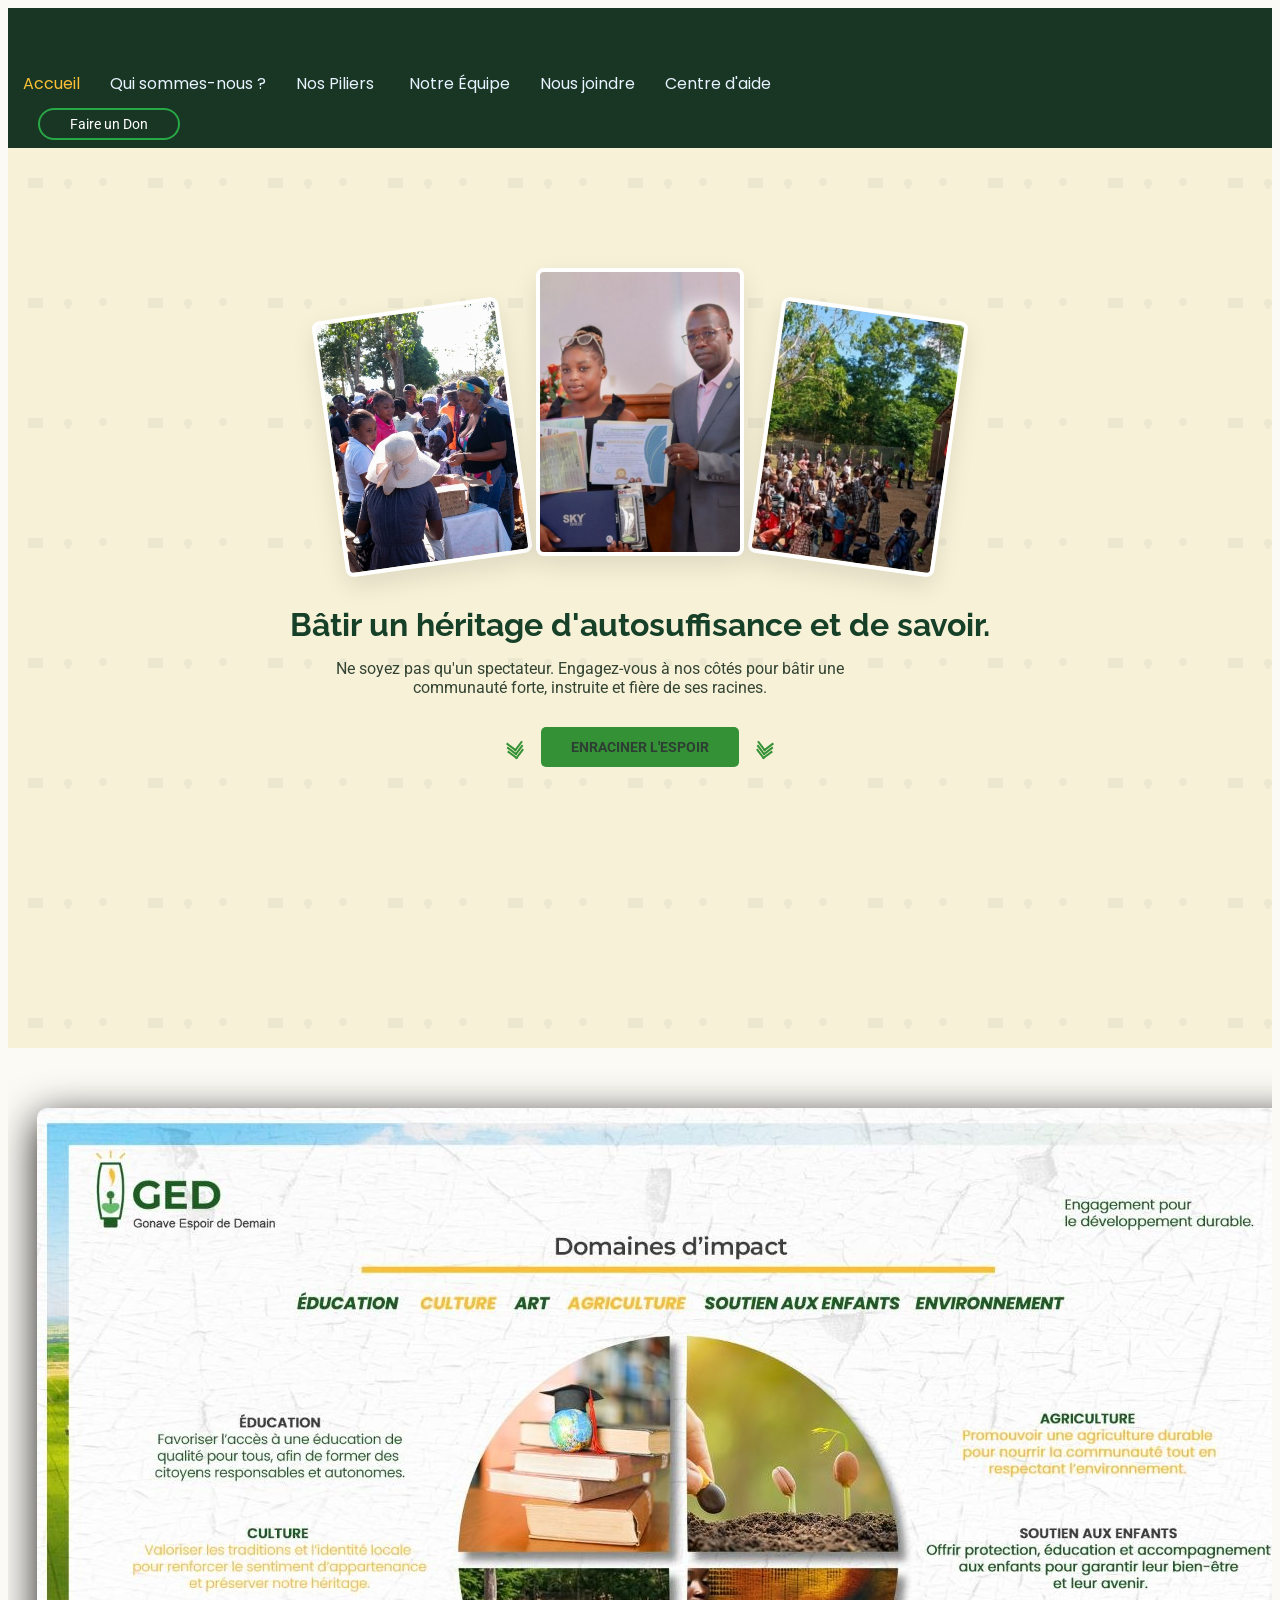
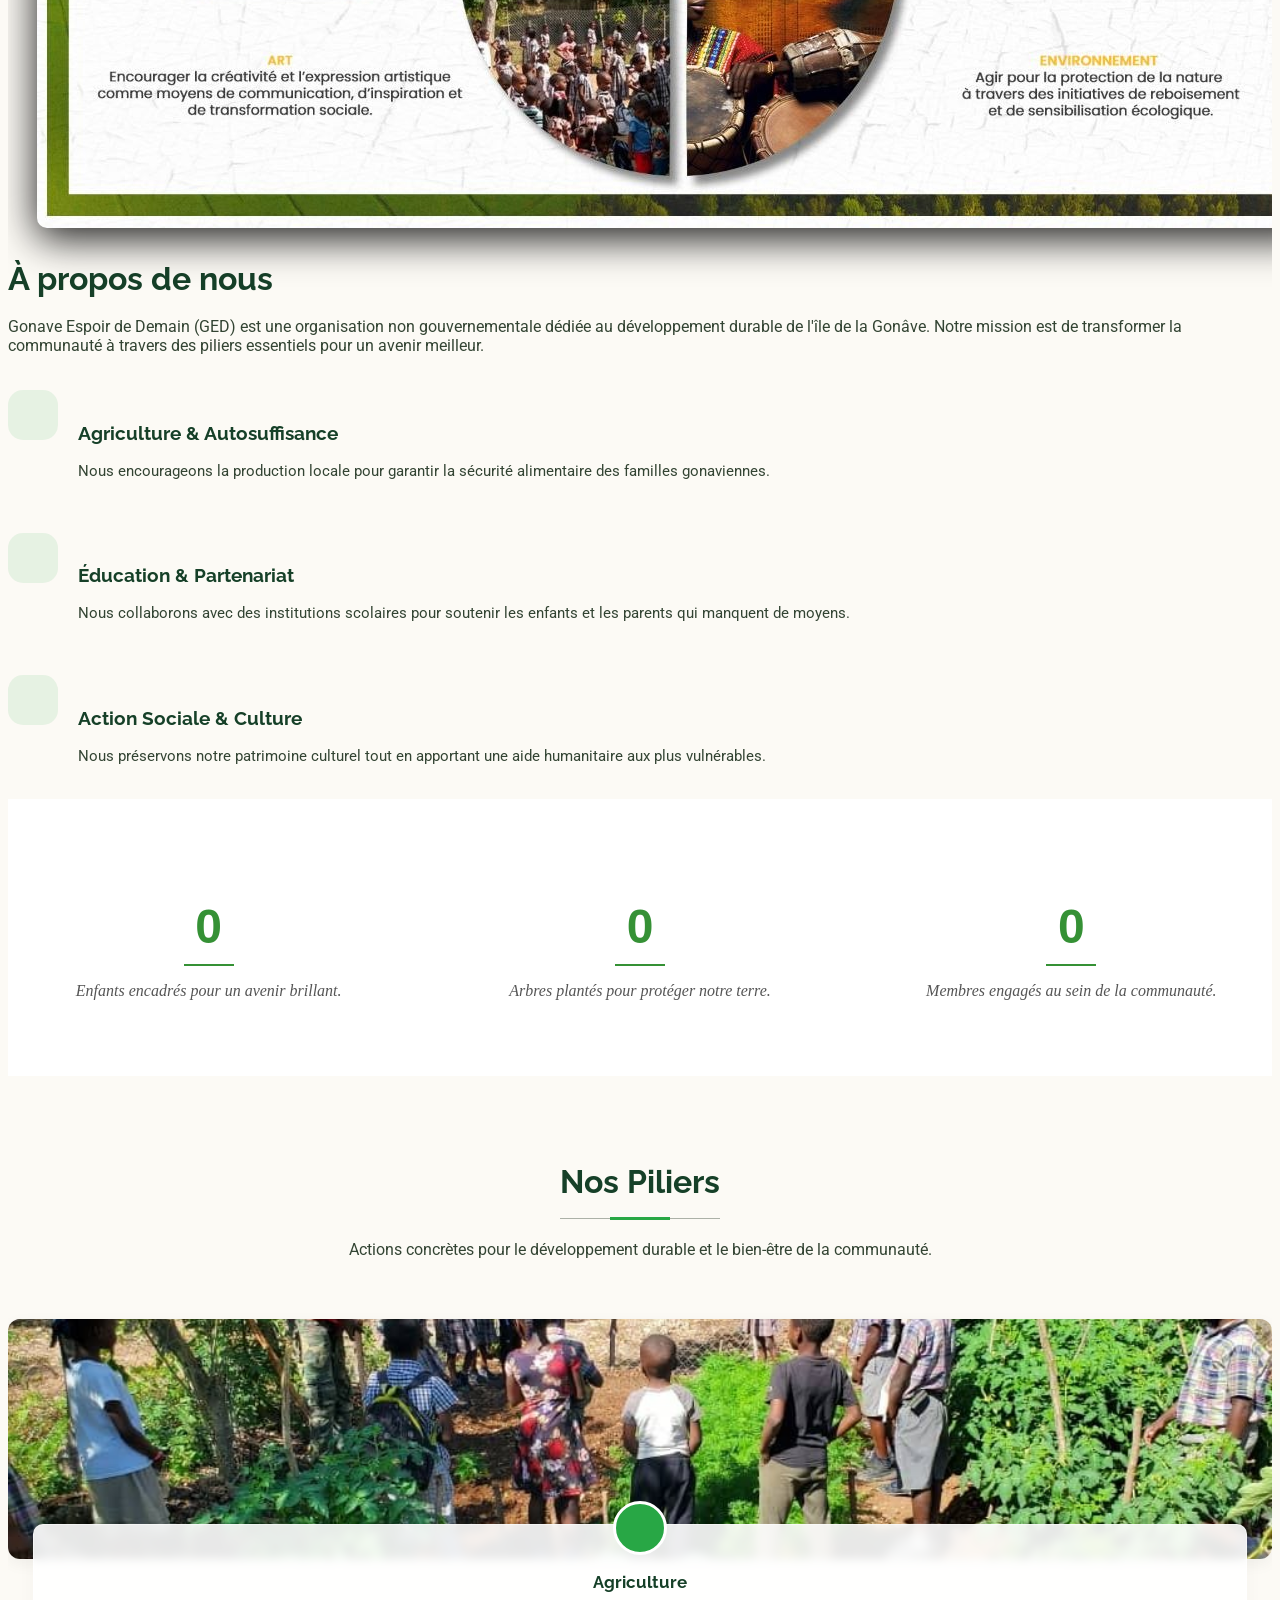
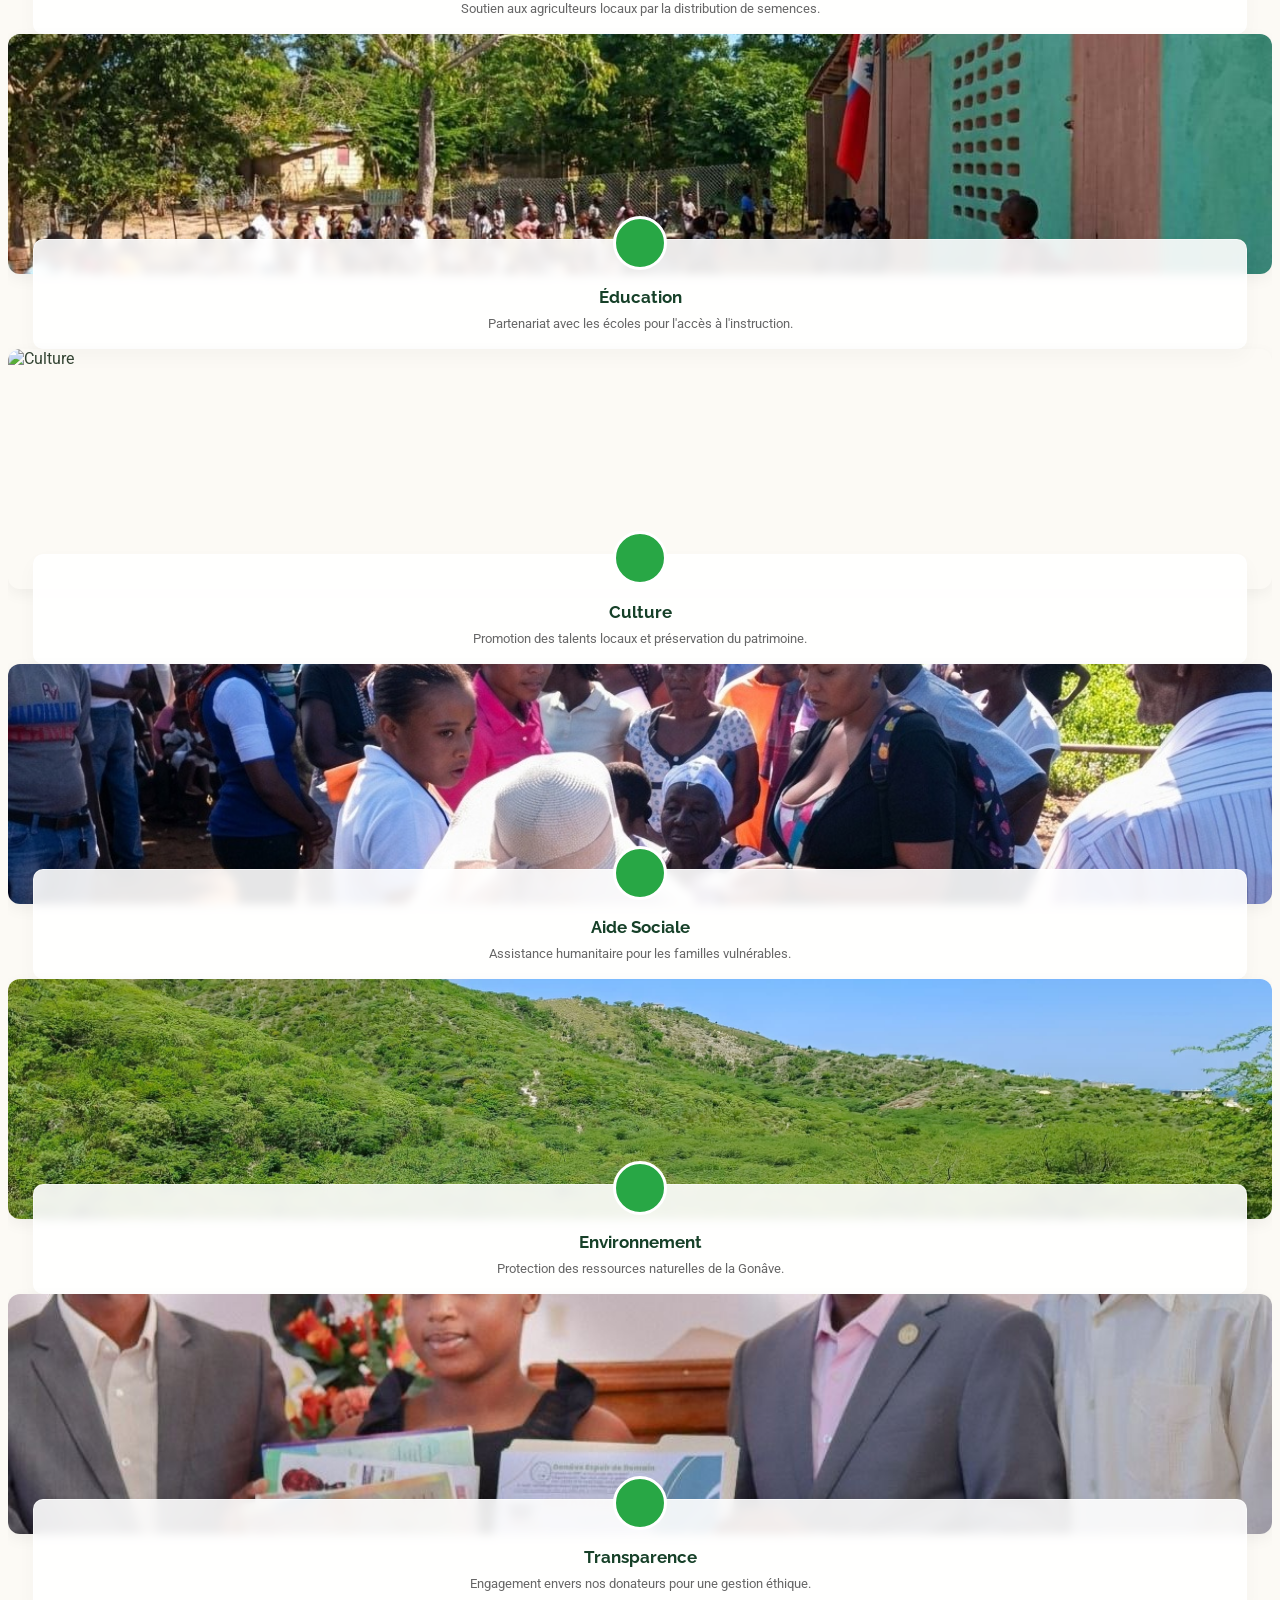
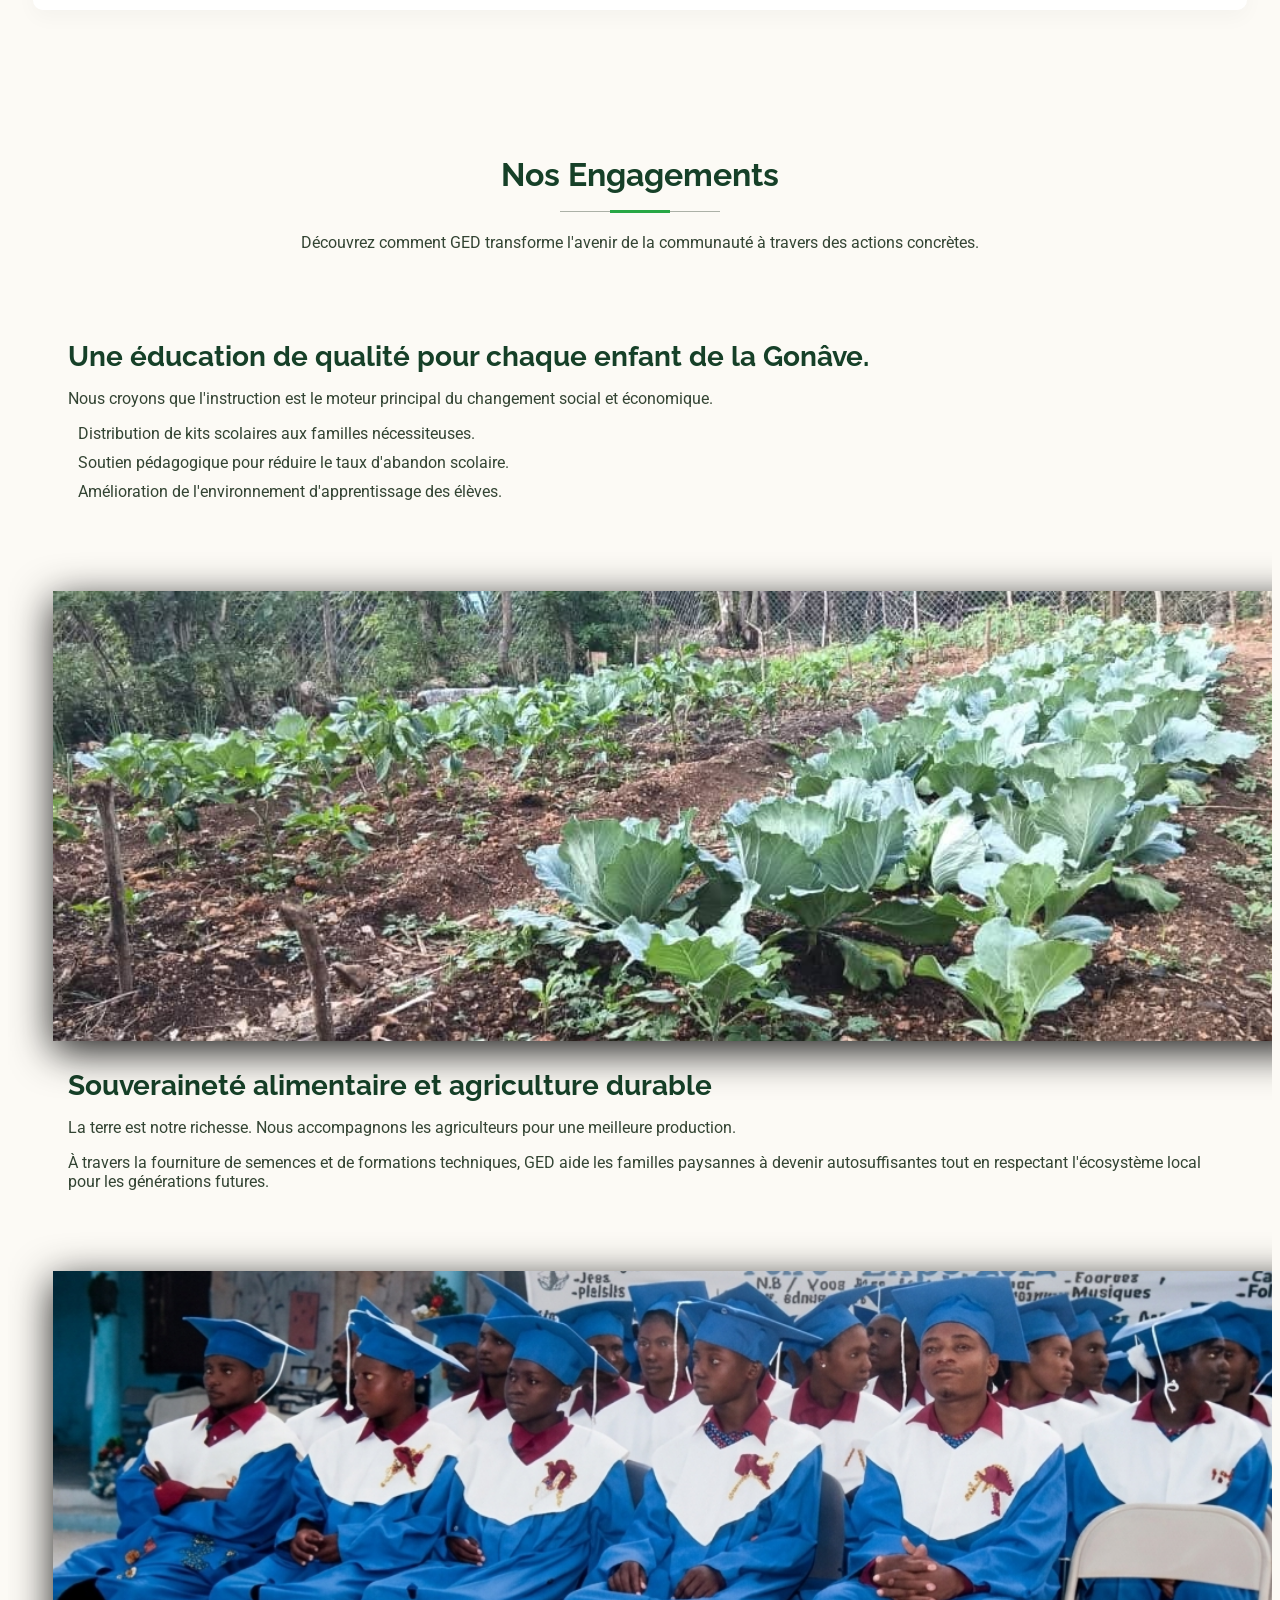
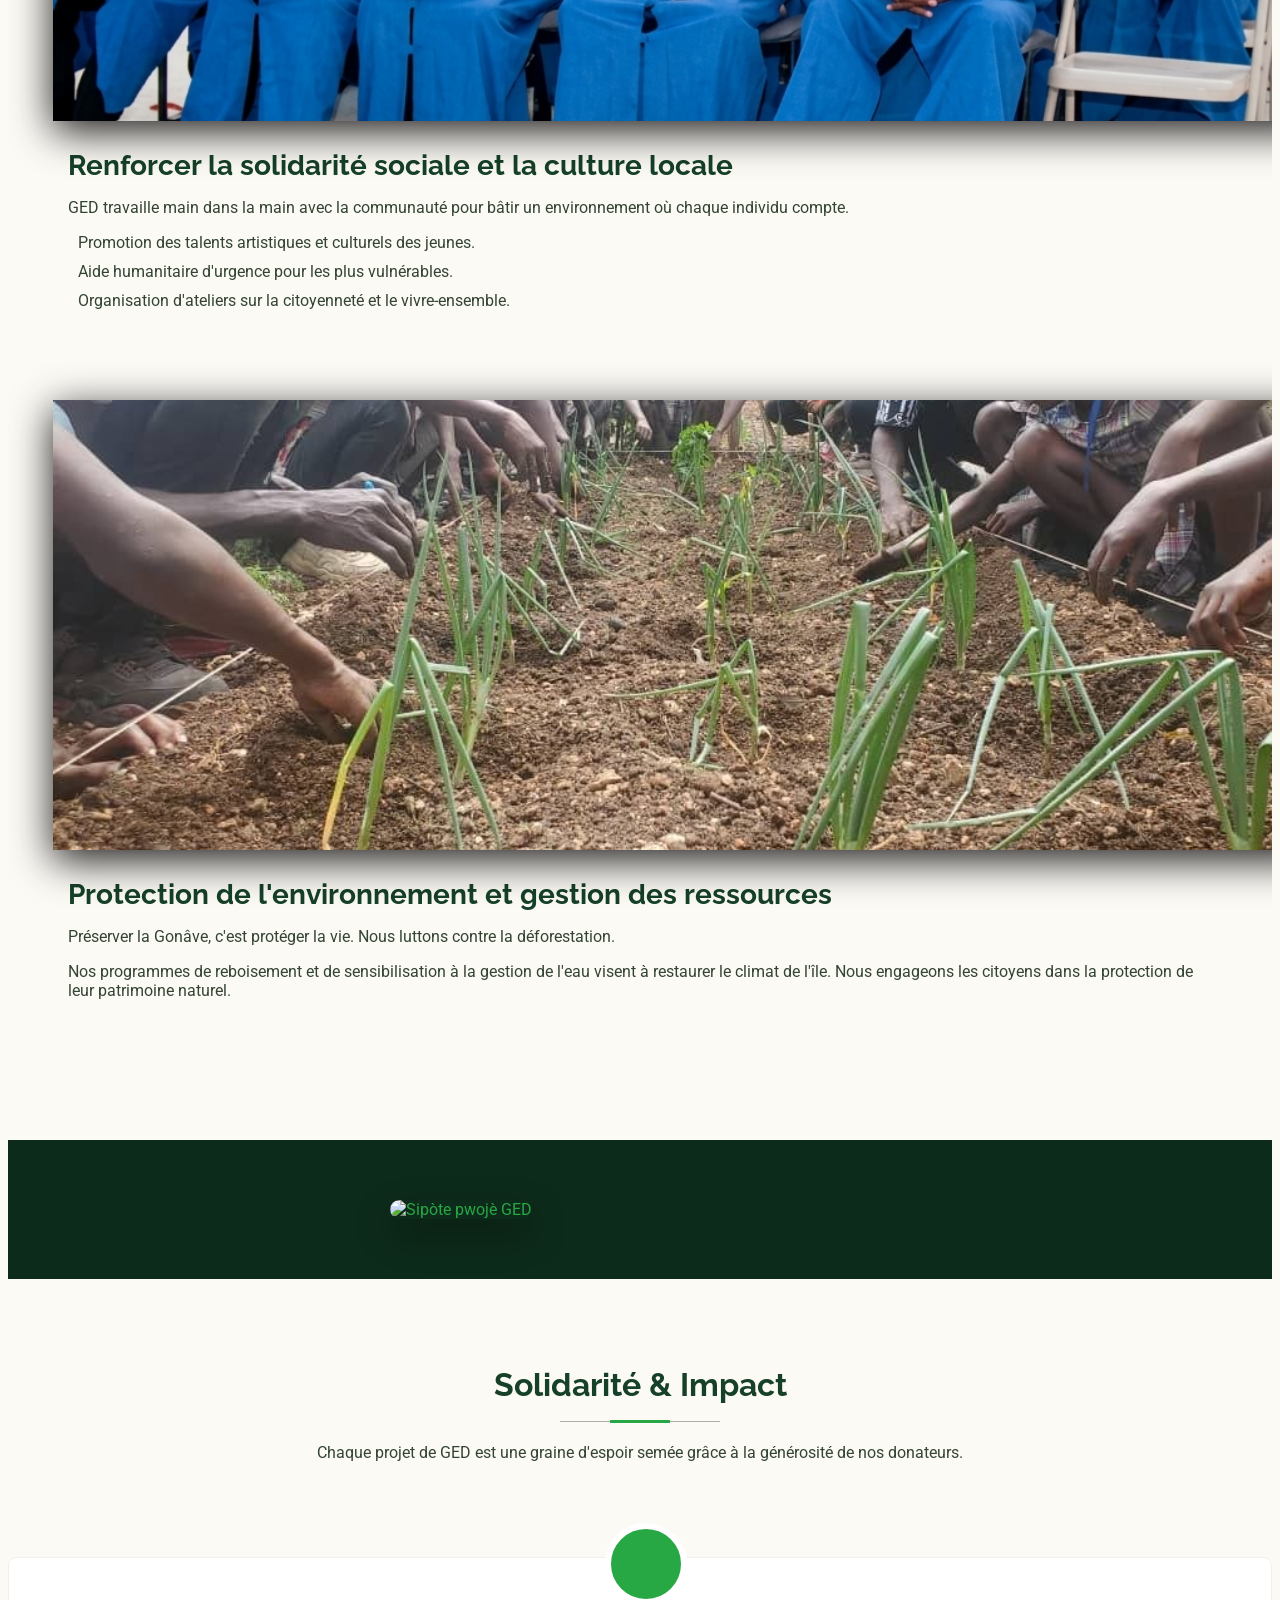
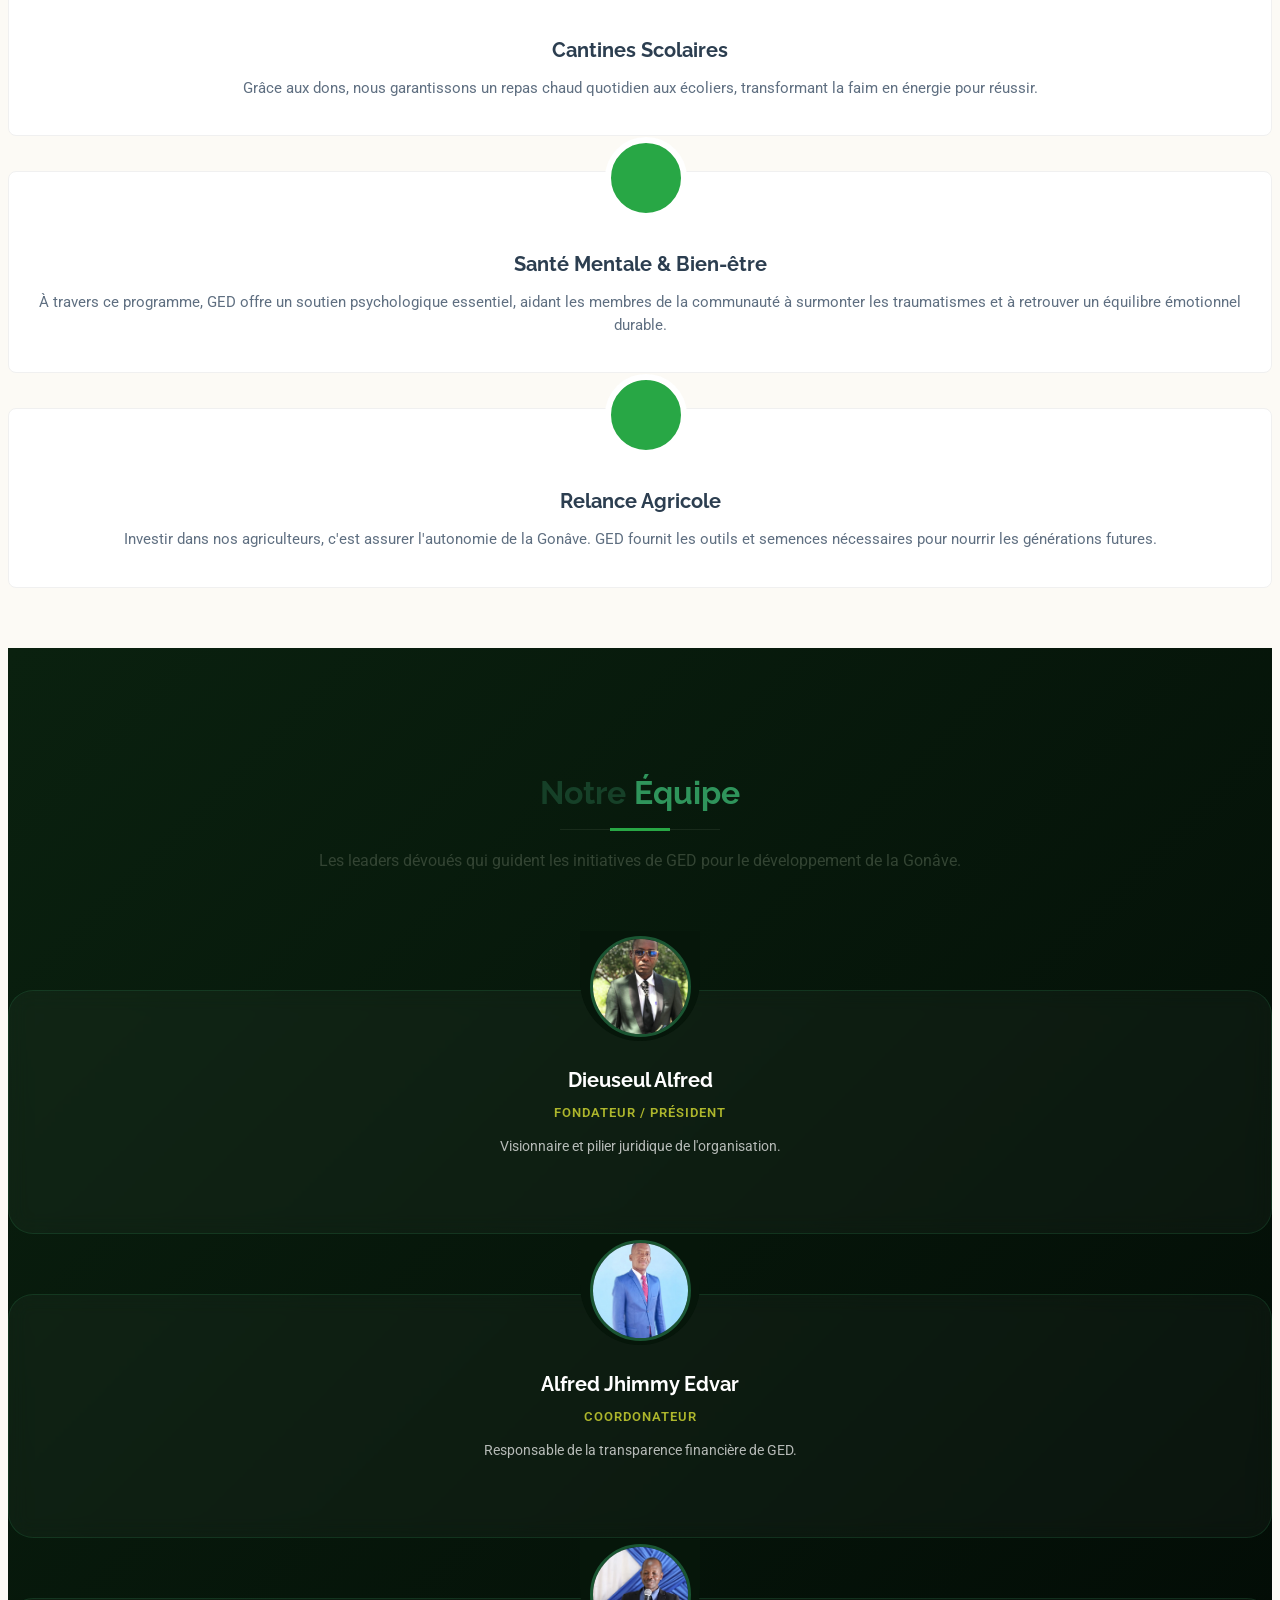
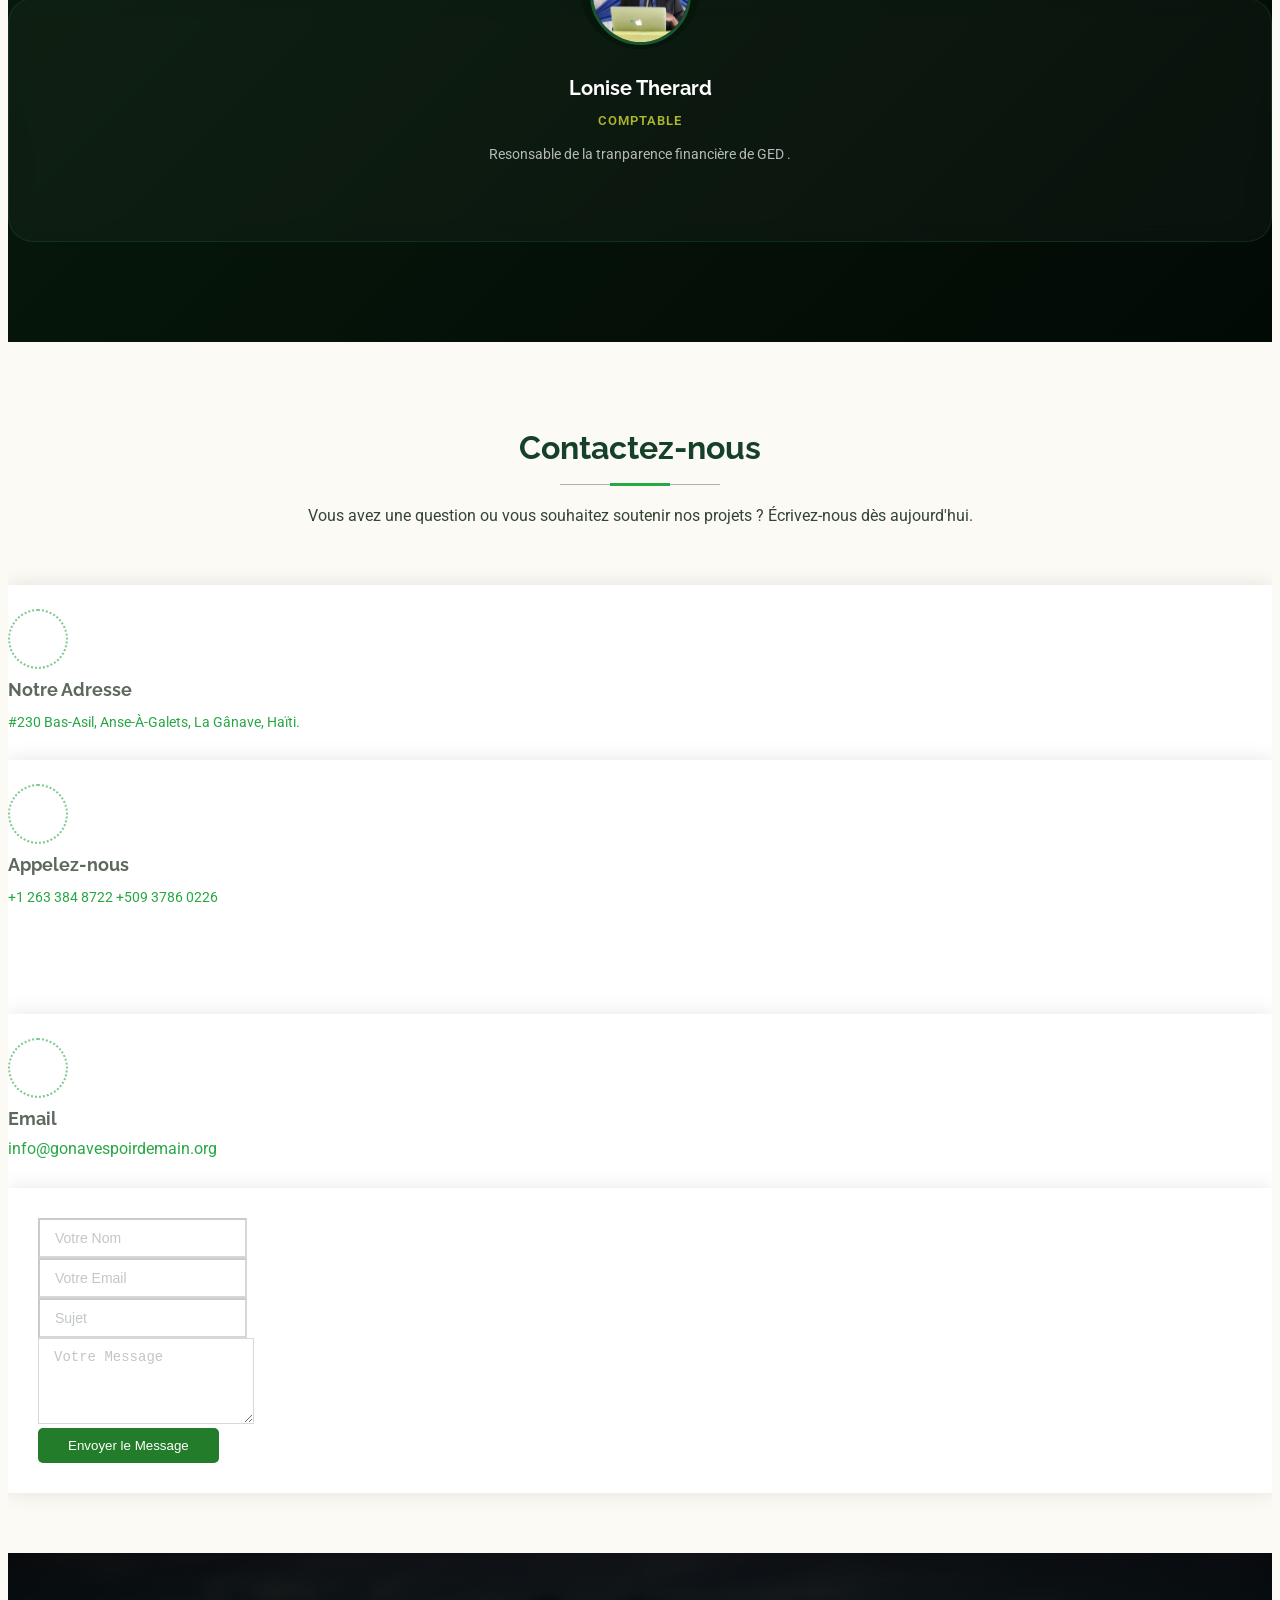
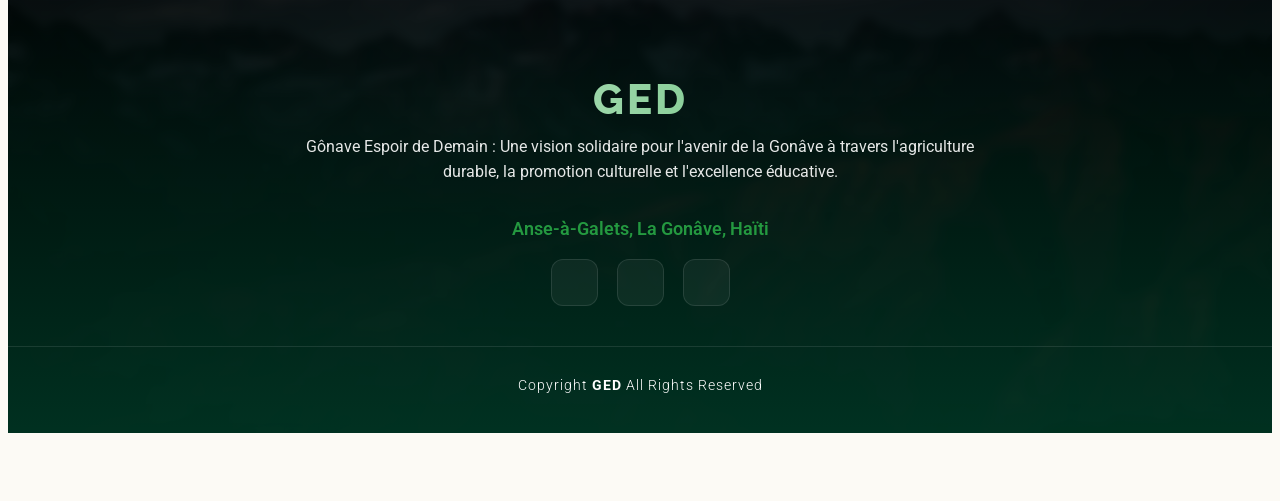
==== index.html @ 98f85a16 "Add files via upload" ====
<!DOCTYPE html>
<html lang="fr">

<head>
  <meta charset="utf-8">
  <meta content="width=device-width, initial-scale=1.0" name="viewport">
  <title>Gonave Espoir de Demain</title>

  <meta property="og:type" content="website">
  <meta property="og:url" content="https://gonavespoirdemain.org/">
  <meta property="og:title" content="GED - Gonave Espoir de Demain">
  <meta property="og:description" content="Bâtir un héritage d'autosuffisance et de savoir à La Gonâve.">
  <meta property="og:image" content="https://gonavespoirdemain.org/assets/img/x.jpg">

  <meta name="twitter:card" content="summary_large_image">
  <meta name="twitter:title" content="GED - Gonave Espoir de Demain">
  <meta name="twitter:description" content="Bâtir un héritage d'autosuffisance et de savoir à La Gonâve.">
  <meta name="twitter:image" content="https://gonavespoirdemain.org/assets/img/x.jpg">
  
  <meta name="description" content="">
  <meta name="keywords" content="">

  <!-- Favicons -->
  <link href="assets/img/favicon.png" rel="icon">
  <link href="assets/img/apple-touch-icon.png" rel="apple-touch-icon">

  <!-- Fonts -->
  <link href="https://fonts.googleapis.com" rel="preconnect">
  <link href="https://fonts.gstatic.com" rel="preconnect" crossorigin>
  <link href="https://fonts.googleapis.com/css2?family=Roboto:ital,wght@0,100;0,300;0,400;0,500;0,700;0,900;1,100;1,300;1,400;1,500;1,700;1,900&family=Poppins:ital,wght@0,100;0,200;0,300;0,400;0,500;0,600;0,700;0,800;0,900;1,100;1,200;1,300;1,400;1,500;1,600;1,700;1,800;1,900&family=Raleway:ital,wght@0,100;0,200;0,300;0,400;0,500;0,600;0,700;0,800;0,900;1,100;1,200;1,300;1,400;1,500;1,600;1,700;1,800;1,900&display=swap" rel="stylesheet">

  <!-- Vendor CSS Files -->
  <link href="assets/vendor/bootstrap/css/bootstrap.min.css" rel="stylesheet">
  <link href="assets/vendor/bootstrap-icons/bootstrap-icons.css" rel="stylesheet">
  <link href="assets/vendor/aos/aos.css" rel="stylesheet">
  <link href="assets/vendor/glightbox/css/glightbox.min.css" rel="stylesheet">
  <link href="assets/vendor/swiper/swiper-bundle.min.css" rel="stylesheet">

  <!-- Main CSS File -->
  <link href="assets/css/main.css" rel="stylesheet">

</head>

<body class="index-page">

  <header id="header" class="header d-flex align-items-center fixed-top">
   <!-- JS la pral mete meni an la a -->
</header>

   
    <!-- la bezwen yon bagay -->
<section id="Akey"  class="spring-section">
  <div class="photo-container">
    <img src="assets/img/service4.jpg" alt="Impact 1" class="img-tilt left">
    <img src="assets/img/r1.jpg" alt="Impact 2" class="img-tilt center">
    <img src="assets/img/services-2.jpg" alt="Impact 3" class="img-tilt right">
  </div>

 <div class="spring-text">
    <h2>Bâtir un héritage d'autosuffisance et de savoir.</h2>
    <p>Ne soyez pas qu'un spectateur. Engagez-vous à nos côtés pour bâtir une communauté forte, instruite et fière de ses racines.</p>

    <p class="mobile-only-text">
    Chaque enfant mérite une chance de réussir. En rejoignant GED, vous participez à bâtir des écoles, soutenir l'agriculture locale et préserver notre culture pour les générations futures.
</p>
    
   <div class="action-wrapper">
    <div class="scroll-side left" id="scroll-left">
        <span></span>
        <span></span>
        <span></span>
    </div>

    <a href="Enraciner l'espoir.html" class="btn-spring">ENRACINER L'ESPOIR</a>

    <div class="scroll-side right" id="scroll-right">
        <span></span>
        <span></span>
        <span></span>
    </div>
</div>
</div>

</section>

    <!-- la bezwen yon bagay -->


    <!-- About Section -->
    <section id="about" class="about section">

      <div class="container">

        <div class="row gy-4">

          <div class="col-lg-6 position-relative order-lg-last" data-aos="fade-up" data-aos-delay="200">
            <img src="assets/img/about.jpg" class="img-fluid" alt="Ged en action">
            
          </div>

         <div class="col-lg-6 content" data-aos="fade-up" data-aos-delay="100">
  <h3>À propos de nous</h3>
  <p>
    Gonave Espoir de Demain (GED) est une organisation non gouvernementale dédiée au développement durable de l'île de la Gonâve. Notre mission est de transformer la communauté à travers des piliers essentiels pour un avenir meilleur.
  </p>
  <ul>
    <li>
      <i class="bi bi-flower1"></i>
      <div>
        <h5>Agriculture & Autosuffisance</h5>
        <p>Nous encourageons la production locale pour garantir la sécurité alimentaire des familles gonaviennes.</p>
      </div>
    </li>
    <li>
      <i class="bi bi-book"></i>
      <div>
        <h5>Éducation & Partenariat</h5>
        <p>Nous collaborons avec des institutions scolaires pour soutenir les enfants et les parents qui manquent de moyens.</p>
      </div>
    </li>
    <li>
      <i class="bi bi-people"></i>
      <div>
        <h5>Action Sociale & Culture</h5>
        <p>Nous préservons notre patrimoine culturel tout en apportant une aide humanitaire aux plus vulnérables.</p>
      </div>
    </li>
  </ul>
</div>
        </div>
      </div>



      <section class="stats-section">
    <div class="container">
        <div class="stat-item">
            <h2 class="counter" data-target="120">0</h2>
            <div class="stat-line"></div>
            <p>Enfants encadrés pour un avenir brillant.</p>
        </div>

        <div class="stat-item">
            <h2 class="counter" data-target="1000">0</h2>
            <div class="stat-line"></div>
            <p>Arbres plantés pour protéger notre terre.</p>
        </div>

        <div class="stat-item">
            <h2 class="counter" data-target="500">0</h2>
            <div class="stat-line"></div>
            <p>Membres engagés au sein de la communauté.</p>
        </div>
    </div>
</section>


<section id="featured-services" class="featured-services section">
  <div class="container section-title" data-aos="fade-up">
    <h2>Nos Piliers</h2>
    <p>Actions concrètes pour le développement durable et le bien-être de la communauté.</p>
  </div>

  <div class="container">
    <div class="row gy-5">

      <div class="col-lg-4 col-md-6" data-aos="fade-up" data-aos-delay="100">
        <div class="ged-card">
          <div class="ged-img"><img src="assets/img/services-1.jpg" alt="Agriculture"></div>
          <div class="ged-content">
            <div class="ged-icon"><i class="bi bi-flower1"></i></div>
            <h3>Agriculture</h3>
            <p>Soutien aux agriculteurs locaux par la distribution de semences.</p>
          </div>
        </div>
      </div>

      <div class="col-lg-4 col-md-6" data-aos="fade-up" data-aos-delay="200">
        <div class="ged-card">
          <div class="ged-img"><img src="assets/img/services-2.jpg" alt="Éducation"></div>
          <div class="ged-content">
            <div class="ged-icon"><i class="bi bi-book"></i></div>
            <h3>Éducation</h3>
            <p>Partenariat avec les écoles pour l'accès à l'instruction.</p>
          </div>
        </div>
      </div>

      <div class="col-lg-4 col-md-6" data-aos="fade-up" data-aos-delay="300">
        <div class="ged-card">
          <div class="ged-img"><img src="assets/img/services-3.jpg" alt="Culture"></div>
          <div class="ged-content">
            <div class="ged-icon"><i class="bi bi-music-note-beamed"></i></div>
            <h3>Culture</h3>
            <p>Promotion des talents locaux et préservation du patrimoine.</p>
          </div>
        </div>
      </div>

      <div class="col-lg-4 col-md-6" data-aos="fade-up" data-aos-delay="400">
        <div class="ged-card">
          <div class="ged-img"><img src="assets/img/service4.jpg" alt="Aide Sociale"></div>
          <div class="ged-content">
            <div class="ged-icon"><i class="bi bi-heart-pulse"></i></div>
            <h3>Aide Sociale</h3>
            <p>Assistance humanitaire pour les familles vulnérables.</p>
          </div>
        </div>
      </div>

      <div class="col-lg-4 col-md-6" data-aos="fade-up" data-aos-delay="500">
        <div class="ged-card">
          <div class="ged-img"><img src="assets/img/service5.jpg" alt="Environnement"></div>
          <div class="ged-content">
            <div class="ged-icon"><i class="bi bi-tree"></i></div>
            <h3>Environnement</h3>
            <p>Protection des ressources naturelles de la Gonâve.</p>
          </div>
        </div>
      </div>

      <div class="col-lg-4 col-md-6" data-aos="fade-up" data-aos-delay="600">
        <div class="ged-card">
          <div class="ged-img"><img src="assets/img/services-6.jpg" alt="Transparence"></div>
          <div class="ged-content">
            <div class="ged-icon"><i class="bi bi-shield-check"></i></div>
            <h3>Transparence</h3>
            <p>Engagement envers nos donateurs pour une gestion éthique.</p>
          </div>
        </div>
      </div>

    </div>
  </div>
</section>
   
    








    
    <!-- /Featured Services Section -->

    <section id="features" class="features section">

      <div class="container section-title" data-aos="fade-up">
        <h2>Nos Engagements</h2>
        <p>Découvrez comment GED transforme l'avenir de la communauté à travers des actions concrètes.</p>
      </div><div class="container">

        <div class="row gy-4 align-items-center features-item">
          <div class="col-md-5 d-flex align-items-center" data-aos="zoom-out" data-aos-delay="100">
            <img src="assets/img/f1.jpg" class="img-fluid" alt="">
          </div>
          <div class="col-md-7" data-aos="fade-up" data-aos-delay="100">
            <h3>Une éducation de qualité pour chaque enfant de la Gonâve.</h3>
            <p class="fst-italic">
              Nous croyons que l'instruction est le moteur principal du changement social et économique.
            </p>
            <ul>
              <li><i class="bi bi-check"></i><span> Distribution de kits scolaires aux familles nécessiteuses.</span></li>
              <li><i class="bi bi-check"></i> <span>Soutien pédagogique pour réduire le taux d'abandon scolaire.</span></li>
              <li><i class="bi bi-check"></i> <span>Amélioration de l'environnement d'apprentissage des élèves.</span></li>
            </ul>
          </div>
        </div><div class="row gy-4 align-items-center features-item">
          <div class="col-md-5 order-1 order-md-2 d-flex align-items-center" data-aos="zoom-out" data-aos-delay="200">
            <img src="assets/img/f2.jpg" class="img-fluid" alt="">
          </div>
          <div class="col-md-7 order-2 order-md-1" data-aos="fade-up" data-aos-delay="200">
            <h3>Souveraineté alimentaire et agriculture durable</h3>
            <p class="fst-italic">
              La terre est notre richesse. Nous accompagnons les agriculteurs pour une meilleure production.
            </p>
            <p>
              À travers la fourniture de semences et de formations techniques, GED aide les familles paysannes à devenir autosuffisantes tout en respectant l'écosystème local pour les générations futures.
            </p>
          </div>
        </div><div class="row gy-4 align-items-center features-item">
          <div class="col-md-5 d-flex align-items-center" data-aos="zoom-out">
            <img src="assets/img/f3.jpg" class="img-fluid" alt="">
          </div>
          <div class="col-md-7" data-aos="fade-up">
            <h3>Renforcer la solidarité sociale et la culture locale</h3>
            <p>GED travaille main dans la main avec la communauté pour bâtir un environnement où chaque individu compte.</p>
            <ul>
              <li><i class="bi bi-check"></i> <span>Promotion des talents artistiques et culturels des jeunes.</span></li>
              <li><i class="bi bi-check"></i><span> Aide humanitaire d'urgence pour les plus vulnérables.</span></li>
              <li><i class="bi bi-check"></i> <span>Organisation d'ateliers sur la citoyenneté et le vivre-ensemble.</span></li>
            </ul>
          </div>
        </div><div class="row gy-4 align-items-center features-item">
          <div class="col-md-5 order-1 order-md-2 d-flex align-items-center" data-aos="zoom-out">
            <img src="assets/img/f5.jpg" class="img-fluid" alt="">
          </div>
          <div class="col-md-7 order-2 order-md-1" data-aos="fade-up">
            <h3>Protection de l'environnement et gestion des ressources</h3>
            <p class="fst-italic">
              Préserver la Gonâve, c'est protéger la vie. Nous luttons contre la déforestation.
            </p>
            <p>
              Nos programmes de reboisement et de sensibilisation à la gestion de l'eau visent à restaurer le climat de l'île. Nous engageons les citoyens dans la protection de leur patrimoine naturel.
            </p>
          </div>
        </div></div>

    </section>



      <!-- CTA -->

<section class="seksyon-foto-don">
    <div class="container-foto">
        <a href="#donation-sectio" class="link-don">
            <img src="assets/img/cta.jpg" alt="Sipòte pwojè GED" class="img-don-responsive">
        </a>
    </div>
</section>



<section id="services" class="services section">

  <div class="container section-title" data-aos="fade-up">
    <h2>Solidarité & Impact</h2>
    <p>Chaque projet de GED est une graine d'espoir semée grâce à la générosité de nos donateurs.</p>
  </div>

  <div class="container">
    <div class="row gy-4">

      <div class="col-lg-6 col-md-6" data-aos="fade-up" data-aos-delay="100">
        <div class="service-item position-relative">
          <div class="icon"><i class="bi bi-heart-pulse"></i></div>
          <h3>Cantines Scolaires</h3>
          <p>Grâce aux dons, nous garantissons un repas chaud quotidien aux écoliers, transformant la faim en énergie pour réussir.</p>
        </div>
      </div>

      <div class="col-lg-6 col-md-6" data-aos="fade-up" data-aos-delay="200">
        <div class="service-item position-relative">
          <div class="icon"><i class="bi bi-person-check-fill"></i></div>
          <h3>Santé Mentale & Bien-être</h3>
          <p>À travers ce programme, GED offre un soutien psychologique essentiel, aidant les membres de la communauté à surmonter les traumatismes et à retrouver un équilibre émotionnel durable.</p>
        </div>
      </div>

      <div class="col-lg-6 col-md-6" data-aos="fade-up" data-aos-delay="400">
        <div class="service-item position-relative">
          <div class="icon"><i class="bi bi-flower1"></i></div>
          <h3>Relance Agricole</h3>
          <p>Investir dans nos agriculteurs, c'est assurer l'autonomie de la Gonâve. GED fournit les outils et semences nécessaires pour nourrir les générations futures.</p>
        </div>
      </div>

    </div>
  </div>

</section>













    








    <section id="team" class="ged-team-dark">
  <div class="container section-title" data-aos="fade-up">
    <h2 class="text-white">Notre <span style="color: #2f945b;">Équipe</span></h2>
    <p class="text-light">Les leaders dévoués qui guident les initiatives de GED pour le développement de la Gonâve.</p>
  </div>

  <div class="container">
    <div class="row justify-content-center gy-5">

      <div class="col-lg-3 col-md-6" data-aos="fade-up" data-aos-delay="100">
        <div class="ged-member-card">
          <div class="avatar-holder">
            <img src="assets/img/team/team-4.jpg" alt="Dieuseul Alfred">
          </div>
          <div class="ged-member-content">
            <h4>Dieuseul Alfred</h4>
            <p class="role">Fondateur / Président</p>
            <p class="desc">Visionnaire et pilier juridique de l'organisation.</p>
            <div class="ged-social">
              <a href="https://www.facebook.com/share/1CQq6rdu38/?mibextid=wwXIfr"><i class="bi bi-facebook"></i></a>
              
              <a href="https://wa.me/50932258917"><i class="bi bi-whatsapp"></i></a>
            </div>
          </div>
        </div>
      </div>

      <div class="col-lg-3 col-md-6" data-aos="fade-up" data-aos-delay="200">
        <div class="ged-member-card">
          <div class="avatar-holder">
            <img src="assets/img/team/team-1.jpg" alt="Alfred Jhimmy edvar">
          </div>
          <div class="ged-member-content">
            <h4>Alfred Jhimmy Edvar</h4>
            <p class="role">Coordonateur</p>
            <p class="desc">Responsable de la transparence financière de GED.</p>
            <div class="ged-social">
              <a href="https://www.facebook.com/share/1HrXQfZL5d/?mibextid=wwXIfr"><i class="bi bi-facebook"></i></a>
              
              <a href="https://wa.me/50937860226"><i class="bi bi-whatsapp"></i></a>
            </div>
          </div>
        </div>
      </div>

      <div class="col-lg-3 col-md-6" data-aos="fade-up" data-aos-delay="300">
        <div class="ged-member-card">
          <div class="avatar-holder">
            <img src="assets/img/team/team-2.jpg" alt="Lonise Therard Mathieu">
          </div>
          <div class="ged-member-content">
            <h4>Lonise Therard </h4>
            <p class="role">Comptable</p>
            <p class="desc">Resonsable de la tranparence financière de GED .</p>
            <div class="ged-social">
              <a href=""><i class="bi bi-facebook"></i></a>
              
              <a href="https://wa.me/50941295022"><i class="bi bi-whatsapp"></i></a>
            </div>
          </div>
        </div>
      </div>

     
</section>
<!-- /Team Section -->












    <!-- Pricing Section -->
  
  
  
  


  
  
  
  
  
    <!-- /Faq Section -->

    <!-- Contact Section -->
   <section id="contact" class="contact section light-background">

  <div class="container section-title" data-aos="fade-up">
    <h2>Contactez-nous</h2>
    <p>Vous avez une question ou vous souhaitez soutenir nos projets ? Écrivez-nous dès aujourd'hui.</p>
  </div><div class="container" data-aos="fade-up" data-aos-delay="100">

    <div class="row gy-4">
      <div class="col-lg-6 ">
        <div class="row gy-4">

          <div class="col-lg-12">
            <div class="info-item d-flex flex-column justify-content-center align-items-center" data-aos="fade-up" data-aos-delay="200">
              <i class="bi bi-geo-alt"></i>
              <h3>Notre Adresse</h3>
             <p>
  <a href="https://www.google.com/maps/search/?api=1&query=230+Bas-Asil+Anse-a-Galets+La+Gonave+Haiti" 
     target="_blank" 
     class="text-success text-decoration-none">
     #230 Bas-Asil, Anse-À-Galets, La Gânave, Haïti.
  </a>
</p>
            </div>
          </div><div class="col-md-6">
            

            
<div class="info-item d-flex flex-column justify-content-center align-items-center h-100 py-4" data-aos="fade-up" data-aos-delay="300" style="min-height: 200px;">
    <i class="bi bi-telephone"></i>
    <h3>Appelez-nous</h3>
    <p class="text-center mb-0">
        <a href="tel:+12633848722" class="text-success text-decoration-none d-block">+1 263 384 8722</a>
        <a href="tel:+50937860226" class="text-success text-decoration-none d-block">+509 3786 0226</a>
    </p>
</div>

          </div><div class="col-md-6">
            <div class="info-item d-flex flex-column justify-content-center align-items-center" data-aos="fade-up" data-aos-delay="400">
              <i class="bi bi-envelope"></i>
              <h3>Email</h3>
              <a href="mailto:info@gonavespoirdemain.org" class="text-blue-600 hover:underline">
   info@gonavespoirdemain.org
</a>
            </div>
          </div></div>
      </div>

      <div class="col-lg-6">
        <form action="https://formspree.io/f/mnjlarnl" method="post" class="php-email-form" data-aos="fade-up" data-aos-delay="500">
          <div class="row gy-4">

            <div class="col-md-6">
              <input type="text" name="name" class="form-control" placeholder="Votre Nom" required="">
            </div>

            <div class="col-md-6 ">
              <input type="email" class="form-control" name="email" placeholder="Votre Email" required="">
            </div>

            <div class="col-md-12">
              <input type="text" class="form-control" name="subject" placeholder="Sujet" required="">
            </div>

            <div class="col-md-12">
              <textarea class="form-control" name="message" rows="4" placeholder="Votre Message" required=""></textarea>
            </div>

            <div class="col-md-12 text-center">
              <div class="loading">Chargement...</div>
              <div class="error-message">Une erreur est survenue lors de l'envoi.</div>
              <div class="sent-message">Votre message a été envoyé avec succès. Merci !</div>

              <button type="submit" style="background:#237c2a; color: white; border: 0; padding: 10px 30px; transition: 0.4s; border-radius: 5px;">Envoyer le Message</button>
            </div>

          </div>
        </form>
      </div></div>

  </div>

</section><!-- /Contact Section -->

  </main>




  

 <footer id="footer" class="footer dark-background">
  <div class="container">
    <h3 class="sitename">GED</h3>
    
    <p>Gônave Espoir de Demain : Une vision solidaire pour l'avenir de la Gonâve à travers l'agriculture durable, la promotion culturelle et l'excellence éducative.</p>
    
    <p class="footer-address">
      <i class="bi bi-geo-alt"></i> Anse-à-Galets, La Gonâve, Haïti
    </p>

    <div class="social-links d-flex justify-content-center">
      <a href="https://wa.me/50937000000" target="_blank" title="WhatsApp">
        <i class="bi bi-whatsapp"></i>
      </a>
      
      <a href="#" title="Facebook"><i class="bi bi-facebook"></i></a>
      
      <a href="#" title="Instagram"><i class="bi bi-instagram"></i></a>
      
    </div>

    <div class="copyright">
      <span>Copyright</span> <strong class="px-1 sitename">GED</strong> <span>All Rights Reserved</span>
    </div>
  </div>
</footer>
    

  <!-- Scroll Top -->
  <a href="#" id="scroll-top" class="scroll-top d-flex align-items-center justify-content-center"><i class="bi bi-arrow-up-short"></i></a>

  <!-- Preloader -->
  <div id="preloader"></div>

  <!-- Vendor JS Files -->
  <script src="assets/vendor/bootstrap/js/bootstrap.bundle.min.js"></script>
  <script src="assets/vendor/php-email-form/validate.js"></script>
  <script src="assets/vendor/aos/aos.js"></script>
  <script src="assets/vendor/glightbox/js/glightbox.min.js"></script>
  <script src="assets/vendor/swiper/swiper-bundle.min.js"></script>
  <script src="assets/vendor/imagesloaded/imagesloaded.pkgd.min.js"></script>
  <script src="assets/vendor/isotope-layout/isotope.pkgd.min.js"></script>

  <!-- Main JS File -->
  <script src="assets/js/main.js"></script>



 <script>
  async function loadMenu() {
    try {
      const response = await fetch('menu.html');
      const data = await response.text();
      document.getElementById('header').innerHTML = data;

      if (typeof typeLogo === "function") typeLogo();

      const currentPath = window.location.pathname.split("/").pop() || "index.html";
      
      document.querySelectorAll('.navmenu a').forEach(link => {
        const linkHref = link.getAttribute('href');
        link.classList.remove('active');

        if (currentPath === "index.html" || currentPath === "") {
          if (linkHref === "index.html#hero" || linkHref === "#hero") {
            link.classList.add('active');
          }
        } 
        else if (linkHref.includes(currentPath)) {
          link.classList.add('active');
        }
      });

      // 3. BOUTON MOBIL LA
      const mobileNavToggleBtn = document.querySelector('.mobile-nav-toggle');
      if (mobileNavToggleBtn) {
        mobileNavToggleBtn.addEventListener('click', function(e) {
          document.body.classList.toggle('mobile-nav-active');
          this.classList.toggle('bi-list');
          this.classList.toggle('bi-x');
        });
      }

      // 4. Dropdown mobil
      document.querySelectorAll('.navmenu .toggle-dropdown').forEach(navmenu => {
        navmenu.addEventListener('click', function(e) {
          e.preventDefault();
          this.parentNode.classList.toggle('active');
          this.parentNode.nextElementSibling.classList.toggle('dropdown-active');
          e.stopImmediatePropagation();
        });
      });

      // --- PATI 5: FÈMEN MENI A LÈ YO KLIKE SOU YON LYEN (Solution an) ---
      document.querySelectorAll('.navmenu a').forEach(link => {
        link.addEventListener('click', () => {
          if (document.body.classList.contains('mobile-nav-active')) {
            document.body.classList.remove('mobile-nav-active');
            
            // Remete ikon list la (twa ti bar yo)
            if (mobileNavToggleBtn) {
              mobileNavToggleBtn.classList.add('bi-list');
              mobileNavToggleBtn.classList.remove('bi-x');
            }
          }
        });
      });

    } catch (error) {
      console.error('Erè nan chajman meni an:', error);
    }
  }

  document.addEventListener('DOMContentLoaded', loadMenu);
</script>
</body>
---- assets/css/main.css ----
/*--------------------------------------------------------------
# Project: Groupe d'Espoir pour le Développement (GED)
# Developer: Pilisouthemaster
# Version: 1.0
# Description: Official Website for GED - La Gonâve, Haïti
--------------------------------------------------------------*/
/* Fonts */
:root {
  --default-font: "Roboto", system-ui, -apple-system, "Segoe UI", Roboto, "Helvetica Neue", Arial, "Noto Sans", "Liberation Sans", sans-serif;
  --heading-font: "Raleway", sans-serif;
  --nav-font: "Poppins", sans-serif;
}

/* Global Colors - Version GED Dou & Pwofesyonèl */
:root { 
  --background-color: #fcfaf5; /* Sa se koulè "Crème" dou a, li pa blanch li pa gri */
  --default-color: #334433;    /* Yon vè trè fonse pou tèks, li pi dous pase nwa */
  --heading-color: #164028;    /* Vè serye pou tit yo */
  --accent-color: #28a745;     /* Vè fliyoresan GED la pou bouton */
  --surface-color: #ffffff;    /* Blan sèlman pou andedan ti bwat yo pou yo dekole */
  --contrast-color: #ffffff;   /* Tèks blan anlè bouton yo */
}
/* Nav Menu Colors - The following color variables are used specifically for the navigation menu. They are separate from the global colors to allow for more customization options */
:root {
  --nav-color: #e7f4ff;  /* The default color of the main navmenu links */
  --nav-hover-color: #fdc134; /* Applied to main navmenu links when they are hovered over or active */
  --nav-mobile-background-color: #ffffff; /* Used as the background color for mobile navigation menu */
  --nav-dropdown-background-color: #ffffff; /* Used as the background color for dropdown items that appear when hovering over primary navigation items */
  --nav-dropdown-color: #444444; /* Used for navigation links of the dropdown items in the navigation menu. */
  --nav-dropdown-hover-color: #fdc134; /* Similar to --nav-hover-color, this color is applied to dropdown navigation links when they are hovered over. */
}


/* Color Presets - Version GED Dou & Kontras */

.light-background {
  --background-color: #fcfaf5; /* Men "Crème" dou a pou ranplase ti ble klè a */
  --surface-color: #ffffff;
}

.dark-background {
  --background-color: #0d2b1a; /* Men "Vè Zepina" fonse a pou ranplase ble maren an */
  --default-color: #ffffff;
  --heading-color: #ffffff;
  --surface-color: #164028;    /* Yon vè yon ti jan pi klè pou ti bwat ki anndan zòn fonse a */
  --contrast-color: #0d2b1a;
}

/* Smooth scroll */
:root {
  scroll-behavior: smooth;
}

/*--------------------------------------------------------------
# General Styling & Shared Classes
--------------------------------------------------------------*/
body {
  color: var(--default-color);
  background-color: var(--background-color);
  font-family: var(--default-font);
}

a {
  color: var(--accent-color);
  text-decoration: none;
  transition: 0.3s;
}

a:hover {
  color: color-mix(in srgb, var(--accent-color), transparent 25%);
  text-decoration: none;
}

h1,
h2,
h3,
h4,
h5,
h6 {
  color: var(--heading-color);
  font-family: var(--heading-font);
}

/* Pulsating Play Button
------------------------------*/
.pulsating-play-btn {
  width: 94px;
  height: 94px;
  background: radial-gradient(var(--accent-color) 50%, color-mix(in srgb, var(--accent-color), transparent 75%) 52%);
  border-radius: 50%;
  display: block;
  position: relative;
  overflow: hidden;
}

.pulsating-play-btn:before {
  content: "";
  position: absolute;
  width: 120px;
  height: 120px;
  animation-delay: 0s;
  animation: pulsate-play-btn 2s infinite ease-in-out;
  animation-direction: forwards;
  animation-iteration-count: infinite;
  animation-timing-function: steps;
  opacity: 1;
  border-radius: 50%;
  border: 5px solid color-mix(in srgb, var(--accent-color), transparent 30%);
  top: -15%;
  left: -15%;
  background: transparent;
}

.pulsating-play-btn:after {
  content: "";
  position: absolute;
  left: 50%;
  top: 50%;
  transform: translateX(-40%) translateY(-50%);
  width: 0;
  height: 0;
  border-top: 10px solid transparent;
  border-bottom: 10px solid transparent;
  border-left: 15px solid #fff;
  z-index: 100;
  transition: all 400ms cubic-bezier(0.55, 0.055, 0.675, 0.19);
}

.pulsating-play-btn:hover:before {
  content: "";
  position: absolute;
  left: 50%;
  top: 50%;
  transform: translateX(-40%) translateY(-50%);
  width: 0;
  height: 0;
  border: none;
  border-top: 10px solid transparent;
  border-bottom: 10px solid transparent;
  border-left: 15px solid #fff;
  z-index: 200;
  animation: none;
  border-radius: 0;
}

.pulsating-play-btn:hover:after {
  border-left: 15px solid var(--contrast-color);
  transform: scale(20);
}

@keyframes pulsate-play-btn {
  0% {
    transform: scale(0.6, 0.6);
    opacity: 1;
  }

  100% {
    transform: scale(1, 1);
    opacity: 0;
  }
}

/* PHP Email Form Messages
------------------------------*/
.php-email-form .error-message {
  display: none;
  background: #f8d7da; /* Yon wouj trè dou pou l pa parèt twò agresif */
  color: #842029;    /* Tèks wouj fonse pou moun ka li l byen */
  text-align: left;
  padding: 15px;
  margin-bottom: 24px;
  font-weight: 600;
  border-radius: 8px;
  border-left: 5px solid #df1529; /* Ti liy wouj fò a sou kote */
}

.php-email-form .sent-message {
  display: none;
  color: #ffffff;
  background: var(--accent-color); /* Koulè vèt GED la */
  text-align: center;
  padding: 15px;
  margin-bottom: 24px;
  font-weight: 600;
  border-radius: 8px; /* Pou l pa kare, pou l dou */
  border-left: 5px solid #164028; /* Yon ti liy vè fonse sou kote pou l fè stil */
}

.php-email-form .loading {
  display: none;
  background: var(--surface-color);
  text-align: center;
  padding: 15px;
  margin-bottom: 24px;
}

.php-email-form .loading:before {
  content: "";
  display: inline-block;
  border-radius: 50%;
  width: 24px;
  height: 24px;
  margin: 0 10px -6px 0;
  border: 3px solid var(--accent-color);
  border-top-color: var(--surface-color);
  animation: php-email-form-loading 1s linear infinite;
}

@keyframes php-email-form-loading {
  0% {
    transform: rotate(0deg);
  }

  100% {
    transform: rotate(360deg);
  }
}

/*--------------------------------------------------------------
# Global Header
--------------------------------------------------------------*/
.header {
  --background-color:rgba(13, 43, 26, 0.95);
  --default-color: #ffffff;
  --heading-color: #ffffff;
  color: var(--default-color);
  background-color: var(--background-color);
  padding: 15px 0;
  transition: all 0.5s;
  z-index: 997;
}

.header .logo {
  line-height: 1;
}

.header .logo img {
  max-height: 36px;
  margin-right: 8px;
}

.header .logo h1 {
  font-size: 30px;
  margin: 0;
  font-weight: 700;
  color: var(--heading-color);
}

.header .logo span {
  color: var(--accent-color);
  font-size: 30px;
  font-weight: 700;
}

.header .btn-getstarted,
.header .btn-getstarted:focus {
  color: var(--contrast-color);
  font-size: 14px;
  padding: 6px 30px;
  margin: 0 0 0 30px;
  border-radius: 50px;
  transition: 0.3s;
  border: 2px solid var(--accent-color);
}

.header .btn-getstarted:hover,
.header .btn-getstarted:focus:hover {
  color: var(--contrast-color);
  background: var(--accent-color);
}

@media (max-width: 1200px) {
  .header .logo {
    order: 1;
  }

  .header .btn-getstarted {
    order: 2;
    margin: 0 15px 0 0;
    padding: 6px 15px;
    border: 2px solid var(--accent-color);
  background: transparent;
  font-weight: 600;

  }

  .header .navmenu {
    order: 3;
  }
}

/* Global Header on Scroll
------------------------------*/
.scrolled .header {
 --background-color: rgba(13, 43, 26, 0.95); /* Men vè "Zepina" fonse a, li pi pwofesyonèl */
}

/*--------------------------------------------------------------
# Navigation Menu
--------------------------------------------------------------*/
/* Navmenu - Desktop */
@media (min-width: 1200px) {
  .navmenu {
    padding: 0;
  }

  .navmenu ul {
    margin: 0;
    padding: 0;
    display: flex;
    list-style: none;
    align-items: center;
  }

  .navmenu li {
    position: relative;
  }

  .navmenu a,
  .navmenu a:focus {
    color: var(--nav-color);
    padding: 18px 15px;
    font-size: 16px;
    font-family: var(--nav-font);
    font-weight: 400;
    display: flex;
    align-items: center;
    justify-content: space-between;
    white-space: nowrap;
    transition: 0.3s;
  }

  .navmenu a i,
  .navmenu a:focus i {
    font-size: 12px;
    line-height: 0;
    margin-left: 5px;
    transition: 0.3s;
  }

  .navmenu li:last-child a {
    padding-right: 0;
  }

  .navmenu li:hover>a,
  .navmenu .active,
  .navmenu .active:focus {
    color: var(--nav-hover-color);
  }

  .navmenu .dropdown ul {
    margin: 0;
    padding: 10px 0;
    background: var(--nav-dropdown-background-color);
    display: block;
    position: absolute;
    visibility: hidden;
    left: 14px;
    top: 130%;
    opacity: 0;
    transition: 0.3s;
    border-radius: 4px;
    z-index: 99;
    box-shadow: 0px 0px 30px rgba(0, 0, 0, 0.1);
  }

  .navmenu .dropdown ul li {
    min-width: 200px;
  }

  .navmenu .dropdown ul a {
    padding: 10px 20px;
    font-size: 15px;
    text-transform: none;
    color: var(--nav-dropdown-color);
  }

  .navmenu .dropdown ul a i {
    font-size: 12px;
  }

  .navmenu .dropdown ul a:hover,
  .navmenu .dropdown ul .active:hover,
  .navmenu .dropdown ul li:hover>a {
    color: var(--nav-dropdown-hover-color);
  }

  .navmenu .dropdown:hover>ul {
    opacity: 1;
    top: 100%;
    visibility: visible;
  }

  .navmenu .dropdown .dropdown ul {
    top: 0;
    left: -90%;
    visibility: hidden;
  }

  .navmenu .dropdown .dropdown:hover>ul {
    opacity: 1;
    top: 0;
    left: -100%;
    visibility: visible;
  }
}


/* Navmenu - Mobile */
@media (max-width: 1199px) {
  .mobile-nav-toggle {
    color: var(--nav-color);
    font-size: 28px;
    line-height: 0;
    margin-right: 10px;
    cursor: pointer;
    transition: color 0.3s;
  }

  .navmenu {
    padding: 0;
    z-index: 9997;
  }

  .navmenu ul {
    display: none;
    list-style: none;
    position: absolute;
    inset: 60px 20px 20px 20px;
    padding: 10px 0;
    margin: 0;
    border-radius: 6px;
    background-color: var(--nav-mobile-background-color);
    overflow-y: auto;
    transition: 0.3s;
    z-index: 9998;
    box-shadow: 0px 0px 30px rgba(0, 0, 0, 0.1);
  }

  .navmenu a,
  .navmenu a:focus {
    color: var(--nav-dropdown-color);
    padding: 10px 20px;
    font-family: var(--nav-font);
    font-size: 17px;
    font-weight: 500;
    display: flex;
    align-items: center;
    justify-content: space-between;
    white-space: nowrap;
    transition: 0.3s;
  }

  .navmenu a i,
  .navmenu a:focus i {
    font-size: 12px;
    line-height: 0;
    margin-left: 5px;
    width: 30px;
    height: 30px;
    display: flex;
    align-items: center;
    justify-content: center;
    border-radius: 50%;
    transition: 0.3s;
    background-color: color-mix(in srgb, var(--accent-color), transparent 90%);
  }

  .navmenu a i:hover,
  .navmenu a:focus i:hover {
    background-color: var(--accent-color);
    color: var(--contrast-color);
  }

  .navmenu a:hover,
  .navmenu .active,
  .navmenu .active:focus {
    color: var(--nav-dropdown-hover-color);
  }

  .navmenu .active i,
  .navmenu .active:focus i {
    background-color: var(--accent-color);
    color: var(--contrast-color);
    transform: rotate(180deg);
  }

  .navmenu .dropdown ul {
    position: static;
    display: none;
    z-index: 99;
    padding: 10px 0;
    margin: 10px 20px;
    background-color: var(--nav-dropdown-background-color);
    border: 1px solid color-mix(in srgb, var(--default-color), transparent 90%);
    box-shadow: none;
    transition: all 0.5s ease-in-out;
  }

  .navmenu .dropdown ul ul {
    background-color: rgba(33, 37, 41, 0.1);
  }

  .navmenu .dropdown>.dropdown-active {
    display: block;
    background-color: rgba(33, 37, 41, 0.03);
  }

  .mobile-nav-active {
    overflow: hidden;
  }

  .mobile-nav-active .mobile-nav-toggle {
    color: #fff;
    position: absolute;
    font-size: 32px;
    top: 15px;
    right: 15px;
    margin-right: 0;
    z-index: 9999;
  }

  .mobile-nav-active .navmenu {
    position: fixed;
    overflow: hidden;
    inset: 0;
    background: rgba(13, 43, 26, 0.85); /* Vè fonse GED */
    transition: 0.3s;
  }

  .mobile-nav-active .navmenu>ul {
    display: block;
  }
  
}

/* TRIC POU MOBIL: Fè ti flèch la pran tout lajè a pou l ka deklanche JS tèm nan */
@media (max-width: 1199px) {
  .navmenu .mobil-pilye-klik > a {
    position: relative !important;
  }
  
  /* Nou fòse ti flèch la kouvri tout mo "Nos Piliers" la tankou yon kouvèti transparan */
  .navmenu .mobil-pilye-klik > a i.toggle-dropdown {
    position: absolute !important;
    inset: 0 !important;
    width: 100% !important;
    height: 100% !important;
    background: transparent !important;
    display: flex !important;
    align-items: center !important;
    justify-content: flex-end !important; /* Kenbe flèch la adwat toujou */
    padding-right: 20px !important; /* Distans flèch la ak bò dwat la */
    z-index: 10 !important;
  }
}



/* Style pou GED (Lè l parèt) */
.style-ged {
    font-family: 'Arial', sans-serif; /* Font solid ou a */
    font-weight: 900;
    text-decoration: underline #359135 3px; /* Ti rale vèt anba l la */
    text-underline-offset: 5px;
    font-style: normal;
    color: #ffffff;
    transition: all 0.3s ease;
     font-size: 25px !important;
}

/* Style pou lòt mo yo (Gonâve, Espoir de, Demain) */
.style-sub {
    font-family: 'Georgia', serif; /* Yon font pi senp, pi fen */
    font-style: italic;
    font-weight: 300;
    text-decoration: none; /* Pa gen rale anba lòt yo */
    color: #ffffff;
    opacity: 0.9;
    font-size: 18px !important;
}

.cursor {
    font-size: 22px;
    color: #359135;
    font-weight: 100;
    margin-left: 2px;
    animation: blink 0.8s infinite;
}
/*--------------------------------------------------------------
# Global Footer
--------------------------------------------------------------*/
/*--------------------------------------------------------------
# Footer GED - Modern Tech Style
--------------------------------------------------------------*/
.footer {
  color: var(--default-color);
  background: url("../img/footer-bg.jpg") center center no-repeat;
  background-size: cover;
  font-size: 14px;
  text-align: center;
  padding: 80px 0 40px 0;
  position: relative;
  overflow: hidden;
}

/* Kouch nwa transparan ak yon ti efè flou sou background nan */
.footer:before {
  content: "";
  background: linear-gradient(180deg, 
              rgba(0, 0, 0, 0.85) 0%, 
              rgba(0, 51, 33, 0.95) 100%); /* Yon ti nuans vèt fonse GED */
  position: absolute;
  inset: 0;
  backdrop-filter: blur(5px); /* Efè vè flou a */
}

.footer .container {
  position: relative;
  z-index: 2;
}

.footer h3 {
  font-size: 42px;
  font-weight: 800;
  letter-spacing: 3px;
  text-transform: uppercase;
  margin-bottom: 10px;
  background: linear-gradient(to right, #ffffff, var(--accent-color));
  -webkit-background-clip: text;
  -webkit-text-fill-color: transparent; /* Tit GED ap gen yon degrade blan-vèt */
}

.footer .footer-address {
  font-size: 18px;
  font-weight: 600;
  color: var(--accent-color);
  margin-bottom: 15px;
  display: block;
}

.footer p {
  font-size: 16px;
  line-height: 1.6;
  max-width: 700px;
  margin: 0 auto 30px auto;
  opacity: 0.9;
}

/* Rezo Sosyal Stil Modèn */
.footer .social-links {
  margin-bottom: 40px;
}

.footer .social-links a {
  font-size: 20px;
  display: inline-flex;
  align-items: center;
  justify-content: center;
  background: rgba(255, 255, 255, 0.05); /* Ikon yo parèt nan yon ti vè transparan */
  color: #fff;
  margin: 0 8px;
  border-radius: 12px; /* Kare awondi, sa pi modèn pase ronn nèt */
  width: 45px;
  height: 45px;
  border: 1px solid rgba(255, 255, 255, 0.1);
  transition: all 0.4s cubic-bezier(0.175, 0.885, 0.32, 1.275);
}

.footer .social-links a:hover {
  background: var(--accent-color);
  color: #fff;
  transform: translateY(-8px) rotate(10deg); /* Ti animasyon kran an */
  box-shadow: 0 10px 20px rgba(0, 0, 0, 0.3);
}

/* Koulè espesyal pou WhatsApp nan hover */
.footer .social-links a:hover .bi-whatsapp {
  color: #fff;
}

.footer .copyright {
  padding-top: 30px;
  border-top: 1px solid rgba(255, 255, 255, 0.1);
  font-weight: 300;
  letter-spacing: 1px;
}


/*--------------------------------------------------------------
# Preloader
--------------------------------------------------------------*/
#preloader {
  position: fixed;
  inset: 0;
  z-index: 9999;
  overflow: hidden;
  background-color: var(--background-color);
  transition: all 0.6s ease-out;
}

#preloader:before {
  content: "";
  position: fixed;
  top: calc(50% - 30px);
  left: calc(50% - 30px);
  border: 6px solid var(--accent-color);
  border-top-color: color-mix(in srgb, var(--accent-color), transparent 90%);
  border-radius: 50%;
  width: 60px;
  height: 60px;
  animation: animate-preloader 1s linear infinite;
}

@keyframes animate-preloader {
  0% {
    transform: rotate(0deg);
  }

  100% {
    transform: rotate(360deg);
  }
}

/*--------------------------------------------------------------
# Scroll Top Button
--------------------------------------------------------------*/
.scroll-top {
  position: fixed;
  visibility: hidden;
  opacity: 0;
  right: 15px;
  bottom: -15px;
  z-index: 99999;
  background-color: var(--accent-color);
  width: 44px;
  height: 44px;
  border-radius: 50px;
  transition: all 0.4s;
}

.scroll-top i {
  font-size: 24px;
  color: var(--contrast-color);
  line-height: 0;
}

.scroll-top:hover {
  background-color: color-mix(in srgb, var(--accent-color), transparent 20%);
  color: var(--contrast-color);
}

.scroll-top.active {
  visibility: visible;
  opacity: 1;
  bottom: 15px;
}

/*--------------------------------------------------------------
# Disable aos animation delay on mobile devices
--------------------------------------------------------------*/
@media screen and (max-width: 768px) {
  [data-aos-delay] {
    transition-delay: 0 !important;
  }
}

/*--------------------------------------------------------------
# Global Page Titles & Breadcrumbs
--------------------------------------------------------------*/
.page-title {
  color: var(--default-color);
  background-color: var(--background-color);
  position: relative;
}

.page-title .heading {
  padding: 160px 0 80px 0;
  border-top: 1px solid color-mix(in srgb, var(--default-color), transparent 90%);
}

.page-title .heading h1 {
  font-size: 38px;
  font-weight: 700;
}

.page-title nav {
  background-color: color-mix(in srgb, var(--default-color), transparent 95%);
  padding: 20px 0;
}

.page-title nav ol {
  display: flex;
  flex-wrap: wrap;
  list-style: none;
  margin: 0;
  font-size: 16px;
  font-weight: 600;
}

.page-title nav ol li+li {
  padding-left: 10px;
}

.page-title nav ol li+li::before {
  content: "/";
  display: inline-block;
  padding-right: 10px;
  color: color-mix(in srgb, var(--default-color), transparent 70%);
}

/*--------------------------------------------------------------
# Global Sections
--------------------------------------------------------------*/
section,
.section {
  color: var(--default-color);
  background-color: var(--background-color);
  padding: 60px 0;
  scroll-margin-top: 90px;
  overflow: clip;
}

@media (max-width: 1199px) {

  section,
  .section {
    scroll-margin-top: 67px;
  }
}

/*--------------------------------------------------------------
# Global Section Titles
--------------------------------------------------------------*/
.section-title {
  text-align: center;
  padding-bottom: 60px;
  position: relative;
}

.section-title h2 {
  font-size: 32px;
  font-weight: 700;
  margin-bottom: 20px;
  padding-bottom: 20px;
  position: relative;
}

.section-title h2:before {
  content: "";
  position: absolute;
  display: block;
  width: 160px;
  height: 1px;
  background: color-mix(in srgb, var(--default-color), transparent 60%);
  left: 0;
  right: 0;
  bottom: 1px;
  margin: auto;
}

.section-title h2::after {
  content: "";
  position: absolute;
  display: block;
  width: 60px;
  height: 3px;
  background: var(--accent-color);
  left: 0;
  right: 0;
  bottom: 0;
  margin: auto;
}

.section-title p {
  margin-bottom: 0;
}

/*--------------------------------------------------------------
# Hero Section
-------------------------------------------------------------


/*--------------------------------------------------------------
# About Section - Style GED
--------------------------------------------------------------*/
.about .content h3 {
  font-size: 2rem;
  font-weight: 700;
  color: var(--heading-color);
  margin-bottom: 20px;
}

.about .content ul {
  list-style: none;
  padding: 0;
}

.about .content ul li {
  display: flex;
  align-items: flex-start;
  margin-top: 35px; /* Redui yon ti kras pou l pi kontra */
  transition: 0.3s;
}

/* Hover efè: lè moun nan ap li, pati a klere yon ti kras */
.about .content ul li:hover {
  transform: translateX(10px); /* Li fè yon ti glise sou kote */
}

.about .content ul i {
  flex-shrink: 0;
  font-size: 32px; /* Redui gwosè a pou l pi "fin" */
  color: var(--accent-color);
  margin-right: 20px;
  line-height: 0;
  background: color-mix(in srgb, var(--accent-color), transparent 90%); /* Yon ti won vèt klè dèyè l */
  padding: 25px;
  border-radius: 15px; /* Fè kwen yo won */
  display: flex;
  align-items: center;
  justify-content: center;
}

.about .content ul h5 {
  font-size: 19px;
  font-weight: 700;
  color: var(--heading-color);
  margin-bottom: 8px;
}

.about .content ul p {
  font-size: 15px;
  line-height: 1.6;
  color: var(--default-color);
}

/* Pou bouton videyo a (si w genyen l) */
.about .pulsating-play-btn {
  position: absolute;
  left: calc(50% - 47px);
  top: calc(50% - 47px);
  width: 94px;
  height: 94px;
  background: var(--accent-color);
  border-radius: 50%;
  display: flex;
  justify-content: center;
  align-items: center;
  box-shadow: 0 0 0 0 rgba(22, 160, 133, 0.7); /* Koulè vèt GED */
  animation: pulse-green 2s infinite;
}

@keyframes pulse-green {
  0% { transform: scale(0.95); box-shadow: 0 0 0 0 rgba(22, 160, 133, 0.7); }
  70% { transform: scale(1); box-shadow: 0 0 0 20px rgba(22, 160, 133, 0); }
  100% { transform: scale(0.95); box-shadow: 0 0 0 0 rgba(22, 160, 133, 0); }
}

/* Adaptasyon pou mobil */
@media (max-width: 768px) {
  .about .content h3 {
    font-size: 1.6rem;
    text-align: center;
  }
  
  .about .content ul li {
    margin-top: 25px;
  }
  
  .about .content ul i {
    font-size: 24px;
    padding: 18px;
    margin-right: 15px;
  }
}


/* Lonbraj senp pou foto About la */
.about .img-fluid {
  filter: drop-shadow(0 10px 20px rgba(0, 0, 0, 0.90)); /* Yon lonbraj trè lejè */
  border-radius: 10px; /* Yon ti kwen won pou l pa parèt twò rèd */
  transition: 0.3s;
}

/* Si w vle l parèt pi byen toujou lè moun ap gade l */
.about .img-fluid:hover {
  filter: drop-shadow(0 15px 30px rgba(0, 0, 0, 0.12));
}


/* Pouse foto About la pi adwat */
.about .img-fluid {
  margin-left: auto;   /* Pouse l adwat */
  margin-right: -45px; /* Sa pouse l yon ti jan plis deyò sou bò dwat la */
  display: block;
  transition: 0.3s;
}

/* Sou mobil, nou santre l pou l pa parèt kwochi */
@media (max-width: 991px) {
  .about .img-fluid {
    margin-right: 0;
    margin-left: auto;
    margin-right: auto;
  }
}


/*--------------------------------------------------------------
# Featured Services - Style GED Final
--------------------------------------------------------------*/
.ged-card {
  position: relative;
  background: transparent;
  transition: 0.4s;
}

.ged-img {
  border-radius: 12px;
  overflow: hidden;
  height: 240px;
  box-shadow: 0 5px 15px rgba(0,0,0,0.05); /* Lonbraj trè lejè sèlman sou foto */
}

.ged-img img {
  width: 100%;
  height: 100%;
  object-fit: cover;
  transition: 0.6s;
}

.ged-content {
  /* Vit transparan klin */
  background: rgba(255, 255, 255, 0.9);
  backdrop-filter: blur(5px);
  
  margin: -35px 25px 0 25px; 
  padding: 30px 15px 15px 15px;
  border-radius: 10px;
  text-align: center;
  position: relative;
  border: 1px solid rgba(255, 255, 255, 0.5);
  box-shadow: 0 8px 20px rgba(0, 0, 0, 0.03) !important; /* Prèske envizib */
}

/* Ikòn pi piti ak plis "Class" */
.ged-icon {
  width: 48px; /* Redui gwosè a */
  height: 48px;
  background: var(--accent-color);
  color: #fff;
  border-radius: 50%;
  display: flex;
  align-items: center;
  justify-content: center;
  font-size: 18px; /* Ikòn nan pi piti */
  position: absolute;
  top: -24px;
  left: 50%;
  transform: translateX(-50%);
  border: 3px solid #fff;
}

.ged-content h3 {
  font-size: 17px;
  font-weight: 700;
  margin-bottom: 8px;
  color: var(--heading-color);
}

.ged-content p {
  font-size: 13px;
  line-height: 1.4;
  color: #666;
  margin: 0;
}

/* Hover: Lè w pase sou li */
.ged-card:hover .ged-img img {
  transform: scale(1.08);
}

.ged-card:hover .ged-content {
  background: #ffffff;
  transform: translateY(-5px);
  box-shadow: 0 10px 25px rgba(0,0,0,0.06) !important;
}

/* Mobil */
@media (max-width: 768px) {
  .ged-img { height: 180px; }
  .ged-content { margin: -30px 15px 0 15px; }
}
/*--------------------------------------------------------------
# Features Section - Vèsyon Final (Kole bò gòch + Santre sou mobil)
--------------------------------------------------------------*/
.features .features-item {
  margin-bottom: 80px;
  align-items: center;
}

/* 1. POU PC (Lajè ekran) */
@media (min-width: 992px) {
  .features .container {
    max-width: 100% !important;
    padding-left: 0 !important;
    padding-right: 0 !important;
  }

  /* Kole imaj gòch yo nèt nan kwen */
  .features .features-item .col-md-5:not(.order-md-2) {
    padding-left: 0 !important;
  }

  /* Kole imaj dwat yo nèt nan kwen dwat */
  .features .features-item .order-md-2 {
    padding-right: 0 !important;
  }

  /* Bay tèks la espas pou l pa kole ak imaj la */
  .features .features-item .col-md-7 {
    padding-left: 60px;
    padding-right: 60px;
  }
}

/* 2. POU TELEFÒN (Ti ekran) - Tout bagay santre */
@media (max-width: 991px) {
  .features .features-item {
    text-align: center;
  }
  
  .features .features-item .col-md-5 {
    padding: 0 20px !important;
    margin-bottom: 20px;
  }

  .features .features-item img {
    max-width: 100%;
    height: auto;
    margin: 0 auto;
  }

  .features .features-item ul {
    display: inline-block;
    text-align: left;
  }
}

/* 3. REGLAJ JENERAL IMAJ YO */
.features .features-item img {
  width: 100%;
  max-height: 450px; /* Limite wotè a pou imaj 4 la */
  object-fit: cover;
  box-shadow: none !important; /* Retire onb yo nèt */
  border-radius: 0;
}

.features .features-item h3 {
  font-weight: 700;
  font-size: 28px;
  margin-bottom: 15px;
}

.features .features-item ul {
  list-style: none;
  padding: 0;
}

.features .features-item ul li {
  padding-bottom: 10px;
  display: flex;
  align-items: center;
}

.features .features-item ul i {
  font-size: 20px;
  padding-right: 10px;
  color: var(--accent-color);
}
/*--------------------------------------------------------------
# Services Section - NGO Final Version (GED)
--------------------------------------------------------------*/
.services .service-item {
  background-color: #ffffff;
  padding: 60px 30px 35px 30px;
  margin-top: 35px;
  transition: all 0.3s ease;
  position: relative;
  border: 1px solid #f0f0f0;
  text-align: center;
  border-radius: 8px;
  height: 100%;
}

.services .service-item .icon {
  background: var(--accent-color);
  color: #ffffff;
  width: 70px;
  height: 70px;
  border-radius: 50%;
  display: flex;
  align-items: center;
  justify-content: center;
  margin-bottom: 20px;
  font-size: 28px;
  position: absolute;
  top: -35px;
  left: calc(50% - 35px);
  border: 6px solid #fff; /* Liy blan toutotou ikon nan */
  box-shadow: none !important; /* Asire pa gen onb */
}

.services .service-item h3 {
  font-weight: 700;
  font-size: 20px;
  margin-bottom: 15px;
  color: #2c3e50;
}

.services .service-item p {
  line-height: 1.6;
  font-size: 14.5px;
  color: #5f6f81;
  margin-bottom: 0;
}

/* Hover : Yon ti liy anba ak yon koulè dous */
.services .service-item:hover {
  border-color: var(--accent-color);
  background-color: #fafafa;
}

.services .service-item:hover .icon {
  transform: scale(1.1); /* Ikon nan jis gwosi yon ti kras */
}

/*--------------------------------------------------------------
# Portfolio Section
--------------------------------------------------------------*/

/* Stil Jeneral Galeri */
/* --- SEKSYON IMPACT (INDEX) --- */
.impact-evolution {
    background-color: var(--krem); /* Asire w ou gen varyab sa a, sinon mete #fdfbf7 */
    overflow: hidden;
}

/* Griyaj Masonry a */
.mosaic-gallery {
    column-count: 4; /* 4 kolòn sou gwo ekran */
    column-gap: 25px; /* Espas ant kolòn yo */
    max-width: 1300px;
    margin: 0 auto;
}

/* Chak kare foto */
.gallery-item {
    break-inside: avoid; /* Sa a enpòtan: li anpeche foto a koupe an de bò */
    margin-bottom: 25px; /* Espas anba chak foto */
    border-radius: 20px;
    overflow: hidden;
    background-color: white;
    box-shadow: 0 15px 35px rgba(0,0,0,0.06); /* Ti lonbraj dous */
    transition: var(--transition-dous); /* Sèvi ak tranzisyon ou te genyen an */
}

/* Efè lè sourit la pase sou li */
.gallery-item:hover {
    transform: translateY(-8px); /* Li moute yon ti jan */
    box-shadow: 0 25px 50px rgba(0,0,0,0.12);
}

.gallery-item img {
    width: 100%;
    height: auto;
    display: block;
    object-fit: cover;
    transition: transform 0.6s cubic-bezier(0.165, 0.84, 0.44, 1);
}

.gallery-item:hover img {
    transform: scale(1.08); /* Foto a grandi yon ti kras anndan kare a */
}

/* --- WOTÈ FOTO YO (MAJI A) --- */
.g-small img { height: 240px; }
.g-medium img { height: 380px; }
.g-tall img { height: 550px; }

/* --- BWAT TÈKS NAN MITAN AN --- */
.g-text {
    background: #164028 !important; /* Vèt fonse GED a */
    color: #98afa2;
    padding: 45px 30px;
    display: flex;
    flex-direction: column;
    justify-content: center;
    border: 1px solid rgba(255,255,255,0.1);
}

.g-text h3 {
    margin-top: 0;
    color: var(--jon-gold); /* Ti tit lò a */
}

/* --- RESPONSIVE (POU MOBIL) --- */

/* Tablet (Mwayen) */
@media (max-width: 1100px) {
    .mosaic-gallery {
        column-count: 3;
    }
}

/* Ti Tablet / Gwo Telefòn */
@media (max-width: 850px) {
    .mosaic-gallery {
        column-count: 2;
        column-gap: 15px;
    }
    
    .community-header h2 {
        font-size: 2.2rem !important; /* Retresi tit la sou mobil */
    }
}

/* Telefòn (Piti nèt) */
@media (max-width: 480px) {
    .mosaic-gallery {
        column-count: 1; /* Tout foto yo vin yonn anba lòt */
    }
    
    .impact-evolution {
        padding: 60px 15px !important;
    }

    .g-small img, .g-medium img, .g-tall img {
        height: 300px; /* Sou mobil, nou mwayene wotè yo pou yo pa twò long */
    }
}
/*--------------------------------------------------------------
# Section Team - Stil GED Premium 2026
--------------------------------------------------------------*/
.ged-team-dark {
  /* Yon degrade ki soti nan yon vèt forè fonse pou l al nan nwa */
  background: linear-gradient(135deg, #0a210f 0%, #020a05 100%);
  padding: 100px 0;
  overflow: hidden;
}

.ged-member-card {
  /* Yon ti transparans vèt trè lejè sou kat la */
  background: rgba(255, 255, 255, 0.03);
  border: 1px solid rgba(47, 148, 91, 0.2);
  border-radius: 25px;
  padding: 40px 20px 30px;
  text-align: center;
  position: relative;
  margin-top: 60px;
  transition: all 0.4s ease-in-out;
  backdrop-filter: blur(10px); /* Efè vit la */
}

.ged-member-card:hover {
  background: rgba(47, 148, 91, 0.08);
  border-color: #adb62c; /* Liy lan vin jòn-vèt nan hover */
  transform: translateY(-12px);
}

/* Fòm U a ki adapte ak koulè background lan */
.avatar-holder {
  width: 120px;
  height: 110px;
  /* Li transparan pou l ka kite background lan parèt anba l */
  background: transparent; 
  margin: -100px auto 20px;
  position: relative;
  display: flex;
  justify-content: center;
  align-items: center;
}

/* Nou kreye fòm U a ak yon "pseudo-element" pou l pa gen pwoblèm koulè */
.avatar-holder::before {
  content: "";
  position: absolute;
  inset: 0;
  background: inherit; /* Li pran koulè seksyon an */
  border-radius: 0 0 100px 100px;
  z-index: -1;
  /* Nou fòse koulè background nan pou l koupe bwat la */
  background: #06160a; 
}

.avatar-holder img {
  width: 95px;
  height: 95px;
  border-radius: 50%;
  object-fit: cover;
  border: 3px solid rgba(47, 148, 91, 0.5); /* Ti sèk vèt dous bò foto a */
}

.ged-member-content h4 {
  color: #ffffff;
  font-size: 20px;
  font-weight: 700;
  margin-bottom: 8px;
}

.ged-member-content .role {
  color: #adb62c; /* Jòn-vèt GED a (pi dous pase vèt rèd la) */
  font-size: 13px;
  font-weight: 600;
  text-transform: uppercase;
  letter-spacing: 1px;
  margin-bottom: 15px;
}

.ged-member-content .desc {
  color: rgba(255, 255, 255, 0.7);
  font-size: 14px;
  line-height: 1.6;
  margin-bottom: 25px;
}

.ged-social a {
  color: #ffffff;
  font-size: 18px;
  margin: 0 10px;
  opacity: 0.5;
  transition: 0.3s;
}

.ged-social a:hover {
  color: #2f945b; /* Vèt GED dous la */
  opacity: 1;
  transform: scale(1.2);
}
/*--------------------------------------------------------------
# Pricing Section
--------------------------------------------------------------*/










/*--------------------------------------------------------------
# Contact Section
--------------------------------------------------------------*/
.contact .info-item {
  background-color: var(--surface-color);
  box-shadow: 0px 0px 20px rgba(0, 0, 0, 0.1);
  padding: 24px 0 30px 0;
}

.contact .info-item i {
  font-size: 20px;
  color: var(--accent-color);
  width: 56px;
  height: 56px;
  font-size: 24px;
  display: flex;
  justify-content: center;
  align-items: center;
  border-radius: 4px;
  transition: all 0.3s ease-in-out;
  border-radius: 50%;
  border: 2px dotted color-mix(in srgb, var(--accent-color), transparent 40%);
}

.contact .info-item h3 {
  font-size: 20px;
  color: color-mix(in srgb, var(--default-color), transparent 20%);
  font-size: 18px;
  font-weight: 700;
  margin: 10px 0;
}

.contact .info-item p {
  padding: 0;
  margin-bottom: 0;
  font-size: 14px;
}

.contact .php-email-form {
  background-color: var(--surface-color);
  box-shadow: 0px 0px 20px rgba(0, 0, 0, 0.1);
  height: 100%;
  padding: 30px;
}

@media (max-width: 575px) {
  .contact .php-email-form {
    padding: 20px;
  }
}

.contact .php-email-form input[type=text],
.contact .php-email-form input[type=email],
.contact .php-email-form textarea {
  font-size: 14px;
  padding: 10px 15px;
  box-shadow: none;
  border-radius: 0;
  color: var(--default-color);
  background-color: var(--surface-color);
  border-color: color-mix(in srgb, var(--default-color), transparent 80%);
}

.contact .php-email-form input[type=text]:focus,
.contact .php-email-form input[type=email]:focus,
.contact .php-email-form textarea:focus {
  border-color: var(--accent-color);
}

.contact .php-email-form input[type=text]::placeholder,
.contact .php-email-form input[type=email]::placeholder,
.contact .php-email-form textarea::placeholder {
  color: color-mix(in srgb, var(--default-color), transparent 70%);
}

.contact .php-email-form button[type=submit] {
  color: var(--contrast-color);
  background: var(--accent-color);
  border: 0;
  padding: 10px 30px;
  transition: 0.4s;
  border-radius: 50px;
}

.contact .php-email-form button[type=submit]:hover {
  background: color-mix(in srgb, var(--accent-color), transparent 20%);
}

/*--------------------------------------------------------------
# Portfolio Details Section
--------------------------------------------------------------*/
.portfolio-details .portfolio-details-slider img {
  width: 100%;
}

.portfolio-details .swiper-wrapper {
  height: auto;
}

.portfolio-details .swiper-button-prev,
.portfolio-details .swiper-button-next {
  width: 48px;
  height: 48px;
}

.portfolio-details .swiper-button-prev:after,
.portfolio-details .swiper-button-next:after {
  color: rgba(255, 255, 255, 0.8);
  background-color: rgba(0, 0, 0, 0.15);
  font-size: 24px;
  border-radius: 50%;
  width: 48px;
  height: 48px;
  display: flex;
  align-items: center;
  justify-content: center;
  transition: 0.3s;
}

.portfolio-details .swiper-button-prev:hover:after,
.portfolio-details .swiper-button-next:hover:after {
  background-color: rgba(0, 0, 0, 0.3);
}

@media (max-width: 575px) {

  .portfolio-details .swiper-button-prev,
  .portfolio-details .swiper-button-next {
    display: none;
  }
}

.portfolio-details .swiper-pagination {
  margin-top: 20px;
  position: relative;
}

.portfolio-details .swiper-pagination .swiper-pagination-bullet {
  width: 10px;
  height: 10px;
  background-color: color-mix(in srgb, var(--default-color), transparent 85%);
  opacity: 1;
}

.portfolio-details .swiper-pagination .swiper-pagination-bullet-active {
  background-color: var(--accent-color);
}

.portfolio-details .portfolio-info h3 {
  font-size: 22px;
  font-weight: 700;
  margin-bottom: 20px;
  padding-bottom: 20px;
  position: relative;
}

.portfolio-details .portfolio-info h3:after {
  content: "";
  position: absolute;
  display: block;
  width: 50px;
  height: 3px;
  background: var(--accent-color);
  left: 0;
  bottom: 0;
}

.portfolio-details .portfolio-info ul {
  list-style: none;
  padding: 0;
  font-size: 15px;
}

.portfolio-details .portfolio-info ul li {
  display: flex;
  flex-direction: column;
  padding-bottom: 15px;
}

.portfolio-details .portfolio-info ul strong {
  text-transform: uppercase;
  font-weight: 400;
  color: color-mix(in srgb, var(--default-color), transparent 50%);
  font-size: 14px;
}

.portfolio-details .portfolio-info .btn-visit {
  padding: 8px 40px;
  background: var(--accent-color);
  color: var(--contrast-color);
  border-radius: 50px;
  transition: 0.3s;
}

.portfolio-details .portfolio-info .btn-visit:hover {
  background: color-mix(in srgb, var(--accent-color), transparent 20%);
}

.portfolio-details .portfolio-description h2 {
  font-size: 26px;
  font-weight: 700;
  margin-bottom: 20px;
}

.portfolio-details .portfolio-description p {
  padding: 0;
}

.portfolio-details .portfolio-description .testimonial-item {
  padding: 30px 30px 0 30px;
  position: relative;
  background: color-mix(in srgb, var(--default-color), transparent 97%);
  margin-bottom: 50px;
}

.portfolio-details .portfolio-description .testimonial-item .testimonial-img {
  width: 90px;
  border-radius: 50px;
  border: 6px solid var(--background-color);
  float: left;
  margin: 0 10px 0 0;
}

.portfolio-details .portfolio-description .testimonial-item h3 {
  font-size: 18px;
  font-weight: bold;
  margin: 15px 0 5px 0;
  padding-top: 20px;
}

.portfolio-details .portfolio-description .testimonial-item h4 {
  font-size: 14px;
  color: #6c757d;
  margin: 0;
}

.portfolio-details .portfolio-description .testimonial-item .quote-icon-left,
.portfolio-details .portfolio-description .testimonial-item .quote-icon-right {
  color: color-mix(in srgb, var(--accent-color), transparent 50%);
  font-size: 26px;
  line-height: 0;
}

.portfolio-details .portfolio-description .testimonial-item .quote-icon-left {
  display: inline-block;
  left: -5px;
  position: relative;
}

.portfolio-details .portfolio-description .testimonial-item .quote-icon-right {
  display: inline-block;
  right: -5px;
  position: relative;
  top: 10px;
  transform: scale(-1, -1);
}

.portfolio-details .portfolio-description .testimonial-item p {
  font-style: italic;
  margin: 0 0 15px 0 0 0;
  padding: 0;
}

/*--------------------------------------------------------------
# Service Details Section
--------------------------------------------------------------*/
.service-details .services-list {
  background-color: var(--surface-color);
  padding: 10px 30px;
  border: 1px solid color-mix(in srgb, var(--default-color), transparent 90%);
  margin-bottom: 20px;
}

.service-details .services-list a {
  display: block;
  line-height: 1;
  padding: 8px 0 8px 15px;
  border-left: 3px solid color-mix(in srgb, var(--default-color), transparent 70%);
  margin: 20px 0;
  color: color-mix(in srgb, var(--default-color), transparent 20%);
  transition: 0.3s;
}

.service-details .services-list a.active {
  color: var(--heading-color);
  font-weight: 700;
  border-color: var(--accent-color);
}

.service-details .services-list a:hover {
  border-color: var(--accent-color);
}

.service-details .services-img {
  margin-bottom: 20px;
}

.service-details h3 {
  font-size: 26px;
  font-weight: 700;
}

.service-details h4 {
  font-size: 20px;
  font-weight: 700;
}

.service-details p {
  font-size: 15px;
}

.service-details ul {
  list-style: none;
  padding: 0;
  font-size: 15px;
}

.service-details ul li {
  padding: 5px 0;
  display: flex;
  align-items: center;
}

.service-details ul i {
  font-size: 20px;
  margin-right: 8px;
  color: var(--accent-color);
}

/*--------------------------------------------------------------
# cta
--------------------------------------------------------------*/
.seksyon-foto-don {
    padding: 60px 20px;
    background-color: #0d2b1a; /* Koulè vèt fonse a pou l fè yon sèl ak background foto a */
    display: flex;
    justify-content: center;
    align-items: center;
}

.container-foto {
    max-width: 500px; /* Sa anpeche l twò gwo sou laptop */
    width: 100%;
}

.img-don-responsive {
    width: 100%;
    height: auto;
    border-radius: 25px; /* Pou l gen menm bèl fòm awondi a */
    box-shadow: 0 15px 35px rgba(0, 0, 0, 0.4);
    transition: transform 0.3s ease;
}

/* Lè moun nan pase sourit la sou li, li fè yon ti mouvman */
.img-don-responsive:hover {
    transform: translateY(-5px);
}

/* Pou ti telefòn (Mobil) */
@media (max-width: 720px) {
    .container-foto {
        max-width: 100%; /* Sou mobil, l ap pran tout lajè a nèt */
    }
    
    .seksyon-foto-don {
        padding: 40px 15px; /* Mwens espas sou kote pou l parèt pi gwo */
    }
}

/*--------------------------------------------------------------
# Saki anba Hero a.
--------------------------------------------------------------*/
/* Stil jeneral pou seksyon an */

.spring-section {
    background-color: #F7F1D7;
    background-image: url("data:image/svg+xml,%3Csvg width='120' height='120' viewBox='0 0 120 120' xmlns='http://www.w3.org/2000/svg'%3E%3Cg fill='%232d3e33' fill-opacity='0.05'%3E%3C!-- Ti Liv --%3E%3Cpath d='M20 30h15v10H20zM22 32h11v2H22z'/%3E%3C!-- Ti Lanp --%3E%3Ccircle cx='60' cy='35' r='4'/%3E%3Cpath d='M58 39h4v2h-4z'/%3E%3C!-- Ti Plant --%3E%3Cpath d='M95 30c-2 0-4 2-4 4s2 4 4 4 4-2 4-4-2-4-4-4zm0 8v4'/%3E%3C/g%3E%3C/svg%3E");
    
    min-height: 100vh; 
    display: flex;
    flex-direction: column;
    /* Chanje de center a flex-start pou rale tout bagay moute */
    justify-content: flex-start; 
    align-items: center;
    
    /* Padding-top la dwe egzakteman wotè meni ou a (pa egzanp 80px) */
    padding: 80px 20px 40px 20px; 
    text-align: center;
    box-sizing: border-box;
}

/* Mete foto yo sou menm liy */
.photo-container {
    display: flex;
    justify-content: center;
    align-items: flex-end;
    gap: 15px; /* Ogmante espas la yon ti kras */
    margin-top: 20px; /* Ti espas anlè foto yo */
    margin-bottom: 40px;
    width: 100%;
}

/* Stil imaj yo: Nou agrandi yo la a */
.img-tilt {
    width: 110px; /* Te 100px anvan */
    height: 155px; /* Te 140px anvan */
    object-fit: cover;
    border-radius: 8px;
    box-shadow: 0 4px 12px rgba(0,0,0,0.2);
    transition: 0.3s;
}

/* Efè panche yo */
.left { transform: rotate(-8deg); }
.right { transform: rotate(8deg); }
.center { 
    width: 130px !important; /* Te 115px anvan */
    height: 180px !important; /* Te 160px anvan */
    z-index: 2; 
    margin-bottom: 10px; 
}

.btn-spring {

    display: inline-block;

    background: #359135;

    color: #2D3E33;

    padding: 12px 30px;

    text-decoration: none;

    font-weight: bold;

    border-radius: 5px;

    font-size: 14px;

}

/* 1. Kache l nèt pou gwo ekran */
.mobile-only-text {
    display: none;
}

@media (max-width: 768px) {
    .mobile-only-text {
        display: block; /* Montre l sèlman sou mobil */
        text-align: center;
        padding: 0 25px;
        margin-top: 35px;    /* Desann li pou l pa kole ak tit anlè a */
        margin-bottom: 50px; /* Pouse bouton an pi ba nèt */
        
        /* Ekriti resan ak style */
        font-family: 'Georgia', serif; /* Yon font ki gen klas pou italik */
        font-size: 16px;
        line-height: 1.6;
        color: #444;
        font-style: italic;
        
        /* Efè ebouyisan (Fade in dous) */
        animation: fadeInSoft 1.5s ease-out;
        position: relative;
    }

    /* Ti dekorasyon pou l pa parèt sèl: de ti liy pwofesyonèl */
    .mobile-only-text::before {
        content: "";
        display: block;
        width: 40px;
        height: 1px;
        background: #359135;
        margin: 0 auto 15px;
        opacity: 0.3;
    }

    
    
}

/* Animasyon an k ap fè l parèt bèl la */
@keyframes fadeInSoft {
    from {
        opacity: 0;
        transform: translateY(10px);
    }
    to {
        opacity: 1;
        transform: translateY(0);
    }
}

@media (max-width: 768px) {
    .spring-section {
        /* Nou rale kontni an moute pi prè Meni an */
        padding-top: 80px !important; 
        
        /* Nou pouse bouton an desann yon ti kras pou l konble vid la */
        justify-content: flex-start !important; 
        gap: 30px; 
    }

    .photo-container {
        margin-bottom: 10px !important;
        transform: scale(1.05); /* Foto yo ap parèt yon ti jan pi gwo */
    }

    .spring-text h2 {
        font-size: 24px !important; /* Tit la ap pran plis plas */
        line-height: 1.3;
        margin-bottom: 20px;
    }

    .spring-text p {
        font-size: 15px !important;
        margin-bottom: 40px !important; /* Sa ap pouse bouton an desann nan espas vid la */
    }
}



@media (min-width: 1024px) {
   .spring-section {
    background-color: #F7F1D7;
    /* Nou desine liv, lanp, ak plant lan dirèkteman nan kòd la */
    background-image: url("data:image/svg+xml,%3Csvg width='120' height='120' viewBox='0 0 120 120' xmlns='http://www.w3.org/2000/svg'%3E%3Cg fill='%232d3e33' fill-opacity='0.05'%3E%3C!-- Ti Liv --%3E%3Cpath d='M20 30h15v10H20zM22 32h11v2H22z'/%3E%3C!-- Ti Lanp --%3E%3Ccircle cx='60' cy='35' r='4'/%3E%3Cpath d='M58 39h4v2h-4z'/%3E%3C!-- Ti Plant --%3E%3Cpath d='M95 30c-2 0-4 2-4 4s2 4 4 4 4-2 4-4-2-4-4-4zm0 8v4'/%3E%3C/g%3E%3C/svg%3E");
    background-size: 120px 120px;
    position: relative;
    padding: 100px 20px;
}
    .photo-container {
        /* Nou rale foto yo ansanm pou yo pa gaye twòp */
        gap: 20px; 
        margin-bottom: 40px;
    }

    .img-tilt {
        /* Yon gwosè ki mwayen, li pa ni twò gwo ni twò piti */
        width: 180px; 
        height: 250px;
        border: 4px solid #fff; /* Ti bò blan pou l parèt pi "fini" */
        box-shadow: 0 10px 25px rgba(0,0,0,0.1);
    }

    .center {
        /* Mitan an jis yon ti kras pi moute, san l pa depase limit */
        width: 200px !important; 
        height: 280px !important;
        margin-bottom: 10px !important;
    }

    .spring-text h2 {
        font-size: 32px; /* Yon gwosè lèt ki serye */
        max-width: 800px;
        margin: 0 auto 15px;
    }

    .spring-text p {
        font-size: 16px;
        max-width: 600px; /* Tèks la ap rete byen kadre nan mitan */
    }
}


.action-wrapper {
    display: flex;
    align-items: center;
    justify-content: center;
    gap: 20px; /* Espas ant flèch yo ak bouton an */
    margin-top: 30px;
}

.scroll-side {
    display: flex;
    flex-direction: column;
    align-items: center;
    transition: opacity 0.4s ease;
}

.scroll-side span {
    display: block;
    width: 10px;
    height: 10px;
    border-bottom: 2px solid #359135;
    border-right: 2px solid #359135;
    transform: rotate(45deg);
    margin: -4px 0;
    animation: scroll-slide 2s infinite;
}

/* Delè pou efè cascade a */
.scroll-side span:nth-child(2) { animation-delay: -0.2s; }
.scroll-side span:nth-child(3) { animation-delay: -0.4s; }

@keyframes scroll-slide {
    0% { opacity: 0; transform: rotate(45deg) translate(-5px, -5px); }
    50% { opacity: 1; }
    100% { opacity: 0; transform: rotate(45deg) translate(5px, 5px); }
}

/* Sou gwo ekran, si w vle yo parèt pi piti oswa disparèt, wa regle sa nan media query */




.stats-section {
    padding: 60px 0;
    background: #ffffff; /* Fon blan pou vèt la ka pop */
    text-align: center;
}

.stats-section .container {
    display: flex;
    justify-content: space-around;
    flex-wrap: wrap;
    gap: 30px;
}

.stat-item {
    flex: 1;
    min-width: 250px;
}

.counter {
    font-size: 48px;
    font-weight: 800;
    color: #359135; /* Vèt GED la */
    margin-bottom: 10px;
    font-family: sans-serif;
}

.stat-line {
    width: 50px;
    height: 2px;
    background-color: #359135;
    margin: 0 auto 15px auto; /* Santre liy lan */
}

.stat-item p {
    font-size: 16px;
    color: #555;
    font-style: italic;
    font-family: 'Georgia', serif;
}



/*--------------------------------------------------------------
# touris e atizana
--------------------------------------------------------------*/


/* ========================================
   GED NEWS GRID - VÈSYON KORIJE
   (Kenbe menm stil ou, sèlman erè yo repare)
   ======================================== */

#news-grid-ged {
    margin-top: 100px;
    position: relative;
    z-index: 1;
}

#news-grid-ged .category-tag {
    font-size: 11px;
    font-weight: 700;
    text-transform: uppercase;
    display: inline-block;
    margin-bottom: 8px;
}

#news-grid-ged .color-tourisme { 
    color: #2e7d32;
}

#news-grid-ged .color-artisanat { 
    color: #e65100;
}

#news-grid-ged .news-headline {
    font-size: 20px;
    font-weight: 800;
    color: #111;
    line-height: 1.3;
    margin-bottom: 8px;
    padding-right: 15px;
    font-family: 'Playfair Display', Georgia, serif;
}

#news-grid-ged .news-desc {
    font-size: 14px;
    color: #555;
    line-height: 1.5;
    padding-right: 10px;
    margin-bottom: 0;
}

#news-grid-ged .img-side {
    width: 125px;
    height: 90px;
    object-fit: cover;
    border-radius: 6px;
    flex-shrink: 0;
}

#news-grid-ged .news-item {
    padding-bottom: 25px;
    border-bottom: 1px solid #eaeaea;
}

#news-grid-ged .border-light-subtle {
    border-color: #eaeaea !important;
}

/* RESPONSIVITE */
@media (max-width: 991px) {
    #news-grid-ged .news-headline { 
        font-size: 18px; 
    }
    #news-grid-ged .border-start, 
    #news-grid-ged .border-end { 
        border: none !important; 
    }
}

@media (max-width: 576px) {
    #news-grid-ged .d-flex { 
        flex-direction: column-reverse; 
    }
    #news-grid-ged .img-side { 
        width: 100%; 
        height: 180px; 
        margin-bottom: 15px; 
    }
    #news-grid-ged .news-headline { 
        font-size: 19px; 
        padding-right: 0;
    }
}

/* GWO EKRAN */
@media (min-width: 992px) {
    #news-grid-ged .row {
        display: flex;
        flex-wrap: wrap;
    }

    #news-grid-ged .col-lg-4 {
        display: flex;
        flex-direction: column;
    }

    #news-grid-ged .news-item {
        flex: 1;
        height: 100%;
        padding-top: 20px;
    }

    #news-grid-ged .news-desc {
        display: -webkit-box;
        -webkit-line-clamp: 5;
        -webkit-box-orient: vertical;
        overflow: hidden;
    }
}

/* POSTLUDE */
.ged-news-postlude {
    padding: 40px 0 80px;
}

.ged-footer-box {
    background: linear-gradient(135deg, #f8f9fa 0%, #e9ecef 100%);
    padding: 30px;
    border-radius: 15px;
    position: relative;
    overflow: hidden;
    border-left: 5px solid #2e7d32;
}

.ged-footer-box h4 {
    font-family: 'Playfair Display', Georgia, serif;
    font-weight: 700;
    font-size: 20px;
    margin-bottom: 5px;
    position: relative;
    z-index: 2;
}

.ged-footer-box p {
    font-size: 14px;
    color: #666;
    margin-bottom: 0;
    position: relative;
    z-index: 2;
}

.ged-circle-shape {
    position: absolute;
    right: -50px;
    top: -50px;
    width: 150px;
    height: 150px;
    background: rgba(46, 125, 50, 0.05);
    border-radius: 50%;
    z-index: 1;
}

.ged-showcase-header {
    padding: 8px 0 40px;
    position: relative;
}

.ged-badge-org {
    font-size: 11px;
    font-weight: 900;
    color: #2e7d32;
    text-transform: uppercase;
    letter-spacing: 2px;
    margin-bottom: 15px;
    display: flex;
    align-items: center;
    gap: 10px;
}

.ged-badge-org::after {
    content: "";
    height: 1px;
    width: 50px;
    background: #2e7d32;
    display: inline-block;
}

.ged-main-title {
    font-family: 'Playfair Display', Georgia, serif;
    font-size: 42px;
    font-weight: 900;
    color: #111;
    margin-bottom: 10px;
    line-height: 1.1;
}

@media (max-width: 768px) {
    .ged-main-title {
        font-size: 32px;
    }
}

.ged-accent {
    color: #2e7d32;
}

.ged-subtitle {
    font-size: 16px;
    color: #555;
    max-width: 650px;
    line-height: 1.6;
    margin-bottom: 25px;
    border-left: 3px solid #eaeaea;
    padding-left: 20px;
}

.ged-separator-modern {
    height: 1px;
    width: 100%;
    background: linear-gradient(to right, #2e7d32, #e65100, transparent);
    position: relative;
    margin-top: 30px;
}

.ged-dot {
    position: absolute;
    width: 8px;
    height: 8px;
    background: #e65100;
    border-radius: 50%;
    top: -4px;
    left: 0;
}

/*--------------------------------------------------------------
# QUI sommes-nous!
--------------------------------------------------------------*/
/* Reset ak Tipografi */
/* --- Estrikti Jeneral & Kalite Karaktè --- */
#ged-about-premium, #about-section-top {
    padding-top: 110px;
    background-color: #fcfcfc;
    font-family: 'Georgia', serif; /* Stil jounal prestij */
    color: #1a1a1a;
}

/* --- Hero Section - Stil Editorial --- */
.hero-header {
    border-bottom: 2px solid #1a1a1a;
    padding-bottom: 50px;
    margin-bottom: 60px;
    text-align: center;
}

.hero-header h1 {
    font-size: 3.5rem;
    font-weight: 900;
    text-transform: uppercase;
    letter-spacing: -1px;
    font-family: 'Helvetica', sans-serif;
}

/* --- Tèks ak Paragraf --- */
.ged-editorial-text {
    line-height: 1.8;
    text-align: justify;
}

.paragraph-vibrant {
    font-size: 1.15rem;
    line-height: 1.7;
    text-align: justify;
}

/* --- Sistèm Lang (Kache Anglè pa defo) --- */
.lang-en { 
    display: none; 
}

/* --- Griy 4 Foto --- */
.ged-custom-grid {
    display: grid;
    grid-template-columns: repeat(2, 1fr); /* 2 kolon */
    grid-template-rows: repeat(2, 1fr);    /* 2 liy */
    gap: 12px;
    margin: 20px 0;
}

.ged-custom-grid img {
    width: 100%;
    height: 250px;
    object-fit: cover;
    border-radius: 4px;
    border: 1px solid #ddd;
    transition: transform 0.3s ease, box-shadow 0.3s ease;
}

.ged-custom-grid img:hover {
    transform: scale(1.02);
    box-shadow: 0 10px 20px rgba(0,0,0,0.1);
}

/* --- Nouvo Eleman "Fleri" (Stats, Timeline, Partenaires) --- */

/* Impact Counters */
.stat-box {
    padding: 20px;
    border-left: 4px solid #0056b3;
    background-color: #fff;
    box-shadow: 2px 2px 10px rgba(0,0,0,0.05);
    height: 100%;
}

/* Timeline Style */
.timeline-list .list-group-item {
    background: transparent;
    border-left: none;
    border-right: none;
    border-color: #eee;
    padding: 1.5rem 0;
}

.year-badge {
    font-family: 'Helvetica', sans-serif;
    font-weight: 900;
    color: #0056b3;
    font-size: 1.2rem;
    min-width: 60px;
    display: inline-block;
}

/* Partenaires */
.partner-badge {
    background-color: #f0f0f0;
    color: #555;
    padding: 10px 20px;
    border-radius: 50px;
    font-weight: bold;
    font-size: 0.85rem;
    transition: all 0.3s ease;
    border: 1px solid #e0e0e0;
}

.partner-badge:hover {
    background-color: #0056b3;
    color: #fff;
    transform: translateY(-3px);
}

/* Pwen Devlopman yo */
.point-block {
    margin-bottom: 80px;
}

.point-number {
    font-size: 1.2rem;
    font-weight: bold;
    color: #0056b3;
    display: block;
    margin-bottom: 10px;
}

.point-title {
    font-size: 1.8rem;
    font-weight: 800;
    margin-bottom: 20px;
    font-family: 'Helvetica', sans-serif;
}

/* Responsive */
@media (max-width: 768px) {
    .hero-header h1 { font-size: 2.2rem; }
    .ged-custom-grid img { height: 150px; }
    .stat-box { margin-bottom: 15px; }
}
/*--------------------------------------------------------------
# Istwa de Dieuseul.
--------------------------------------------------------------*/
/* --- STORY HEADER STYLE --- */


/* Siyati a */




/* 1. Enpòte yon bèl font (si w pa genyen l deja) */
@import url('https://fonts.googleapis.com/css2?family=Playfair+Display:ital,wght@0,900;1,900&family=Inter:wght@400;700&display=swap');

.ged-tale-title {
    font-family: 'Playfair Display', serif;
    font-size: 3rem; /* Gwo e djanm */
    font-weight: 900;
    color: #1a1a1a;
    line-height: 1.1;
    letter-spacing: -1px;
    margin-bottom: 20px;
    position: relative;
    text-align: center; /* Ou ka mete l left si w prefere */
}

.ged-pulse {
    position: relative;
    display: inline-block;
    color: #27ae60; /* Vèt vanyan */
    font-style: italic;
    padding: 0 10px;
    z-index: 1;
}

/* Ti "Highlight" anime anba tèks la */
.ged-pulse::before {
    content: "";
    position: absolute;
    bottom: 5px;
    left: 0;
    width: 100%;
    height: 12px;
    background-color: rgba(39, 174, 96, 0.15); /* Vèt trè pal */
    z-index: -1;
    transform: skewX(-15deg);
    transition: all 0.4s cubic-bezier(0.175, 0.885, 0.32, 1.275);
}

/* Efè "Pulse" dous la */
.ged-pulse::after {
    content: "";
    position: absolute;
    bottom: -2px;
    left: 0;
    width: 0;
    height: 3px;
    background: linear-gradient(90deg, #27ae60, #3498db);
    transition: width 0.6s ease;
}

/* Lè sourit la pase sou tit la (Hover effect) */
.ged-tale-title:hover .ged-pulse::after {
    width: 100%;
}

.ged-tale-title:hover .ged-pulse::before {
    height: 100%;
    background-color: rgba(39, 174, 96, 0.1);
}

/* Pou ti ekran (Mobile) */
@media (max-width: 768px) {
    .ged-tale-title {
        font-size: 2.2rem;
    }
}

/* Tèks Naratif la */
.ged-narrative {
    font-size: 19px;
    line-height: 1.8;
    color: #444;
    max-width: 850px;
    margin-bottom: 40px;
    text-align: justify;
}

.ged-narrative strong {
    color: #111;
    border-bottom: 1px dashed #27ae60;
}

/* Ti chema icon an */
.ged-visual-story {
    display: flex;
    justify-content: center;
    margin-top: 20px;
}

.ged-icon-path {
    width: 50px;
    height: 50px;
    background: #f0fdf4;
    border-radius: 50%;
    display: flex;
    align-items: center;
    justify-content: center;
    color: #27ae60;
    font-size: 24px;
    box-shadow: 0 4px 15px rgba(39, 174, 96, 0.1);
}





/* --- CODE DE REPRODUCTION STRICTE AVEC INTEGRATION CHARTE GRAPHIQUE GED --- */
@import url('https://fonts.googleapis.com/css2?family=Inter:wght@400;500;600;700&display=swap');

.ged-custom-faq-header {
    background-color: #ffffff;
    padding-top: 80px;
    position: relative;
    font-family: 'Inter', sans-serif;
    overflow: hidden; /* Pou anyen pa depase nan seksyon an */
}

.ged-custom-main-title {
    font-size: 3.5rem;
    font-weight: 700;
    color: #2e7d32; /* Vèt Mwayen ou an, li pa twò nwa, li pa twò klè */
    letter-spacing: -1px;
}

.ged-custom-subtitle {
    font-size: 1.05rem;
    color: #555555;
    line-height: 1.6;
    margin-top: 15px;
}

.ged-custom-hero-svg {
    max-height: 350px;
    object-fit: contain;
    /* TRIK SIFIZANS: Sa a ap fonn background blan imaj la nèt ak background sit la pou l pa janm fè bwat blanch ankò */
    mix-blend-mode: multiply; 
    filter: drop-shadow(0px 4px 12px rgba(46, 125, 50, 0.05)); /* Yon ti lonbraj vèt trè dou pou ba l bèl pwofondè */
}

/* WAVES (OND YO) */
.ged-custom-wave-top svg, .ged-custom-wave-bottom svg {
    width: 100%;
    height: auto;
    display: block;
}

/* BÒ GÒCH: SIDEBAR KATEGORI AVÈK GO ESPAS */
.ged-custom-sidebar-sticky {
    position: sticky;
    top: 120px;
    padding-top: 10px;
}

.ged-sidebar-category-title {
    font-size: 1.25rem;
    font-weight: 600;
    color: #333333; /* Tèks net tankou Pinterest la */
}

/* BÒ DWAT: LINE ACCORDION LAYOUT */
.ged-custom-content-wrapper {
    background-color: #fafafa;
}

.ged-accordion-card {
    background: transparent;
    border-bottom: 1px solid #e2e8f0 !important; /* Ti liy fen anba yo */
}

.ged-accordion-card .accordion-button {
    background: transparent !important;
    color: #1a202c !important;
    font-weight: 500;
    font-size: 1.15rem;
    padding: 25px 0px;
    box-shadow: none !important;
    border: none;
}

.ged-accordion-card .accordion-button:not(.collapsed) {
    color: #14da63 !important; /* Lè l louvri li vin zoranj */
}

.ged-accordion-card .accordion-body {
    padding: 0px 0px 25px 0px;
    color: #4a5568;
    font-size: 1rem;
    line-height: 1.6;
    background: transparent;
}

/* TI SISTÈM FEEDBACK (UTILE OU NON) */
.ged-feedback-box {
    font-size: 0.88rem;
    color: #718096;
}

.btn-feedback {
    background: #ffffff;
    border: 1px solid #e2e8f0;
    font-size: 0.85rem;
    padding: 4px 12px;
    border-radius: 4px;
    color: #4a5568;
    transition: 0.2s;
}

.btn-feedback:hover {
    border-color: #2e7d32;
    color: #2e7d32;
}

/* ==========================================================================
   NOUVO STIL FOOTER/CTA - ENTEGRASYON MODÈN AK KONPÒTMAN PLAT
   ========================================================================== */

.ged-custom-footer-cta-section {
    background-color: #d8ede4; /* Vèt/ble dlo klè trè dou ki nan imaj la */
    position: relative;
    padding-top: 50px;
    padding-bottom: 70px;
    margin-top: 80px;
    font-family: 'Inter', sans-serif;
}

.ged-cta-inner-content {
    position: relative;
    z-index: 5;
}

/* Tit elegant, font pwòp */
.ged-cta-title {
    font-size: 2.5rem;
    font-weight: 700;
    color: #1b5e20; /* Vèt mitan chate grafik ou an */
    letter-spacing: -0.5px;
    margin-bottom: 10px;
}

/* Deskripsyon disprèt */
.ged-cta-desc {
    font-size: 1.05rem;
    color: #4a6b5d;
    max-width: 600px;
    line-height: 1.6;
    margin: 0;
}

/* Layout pou bò dwat la */
.ged-action-layout {
    display: inline-flex;
    flex-direction: column; /* Ranze eleman yo vètikal pou yon bèl aliyman */
    align-items: flex-start;
    gap: 8px;
}

@media (min-width: 992px) {
    .ged-action-layout {
        align-items: flex-end; /* Aliyen yo a dwat sou gwo ekran */
    }
}

/* Ti mo disprèt ki anlè bouton an */
.ged-small-hint {
    font-size: 0.85rem;
    color: #4a6b5d;
    font-weight: 500;
}

/* SÈL BOUTON PRENSIPAL LA: KARE, PLAT, AK VÈT MWAYEN */
.btn-ged-submit-green {
    background-color: #2e7d32; /* Vèt mwayen pafè a */
    color: #ffffff !important;
    font-weight: 700;
    font-size: 0.85rem;
    text-transform: uppercase;
    letter-spacing: 1px;
    padding: 14px 30px;
    border-radius: 4px; /* Ti kase nan pwent yo sèlman, pa won */
    border: none;
    box-shadow: none !important; /* Plat nèt, san okenn pwofondè */
    display: inline-block;
    text-decoration: none;
    transition: background-color 0.2s ease;
}

.btn-ged-submit-green:hover {
    background-color: #1b5e20; /* Vin pi fèm lè w pase sou li */
}

/* Ti liy ond lan */
.ged-custom-wave-bottom svg {
    width: 100%;
    height: auto;
    display: block;
}
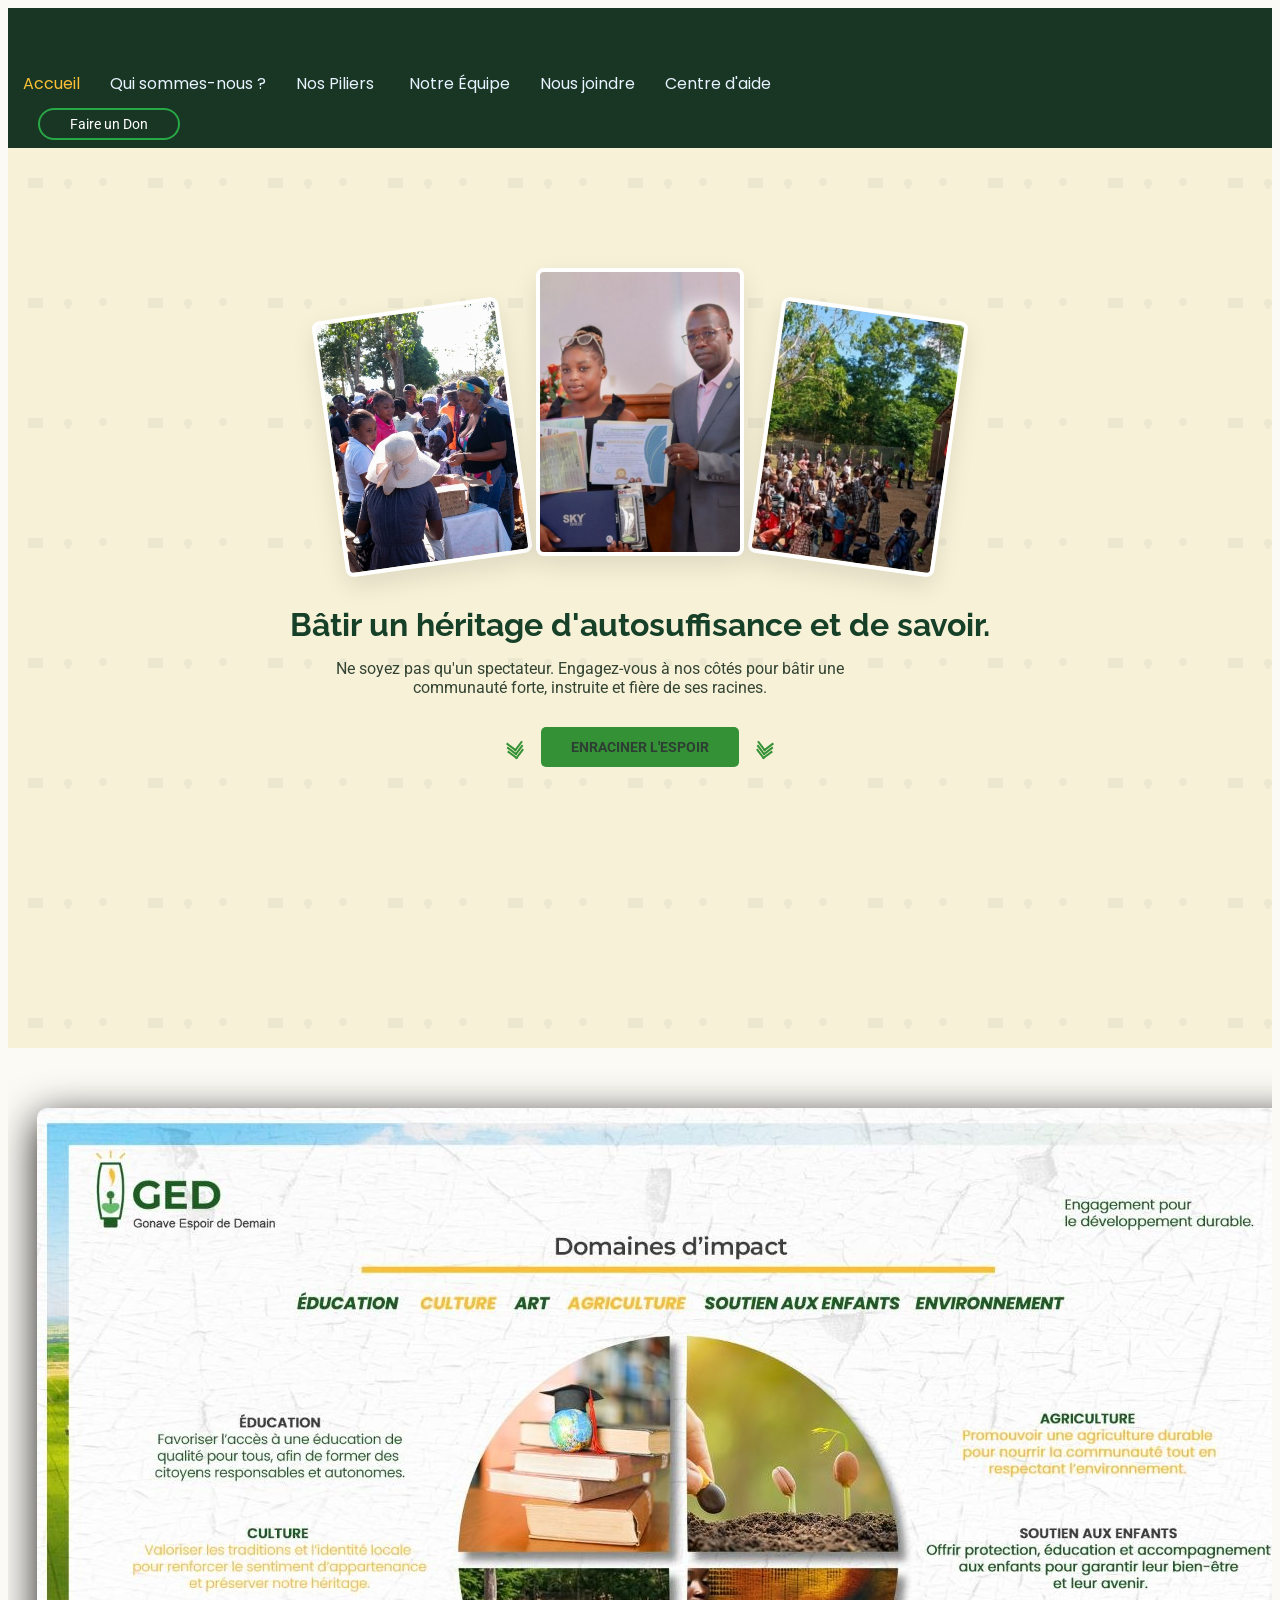
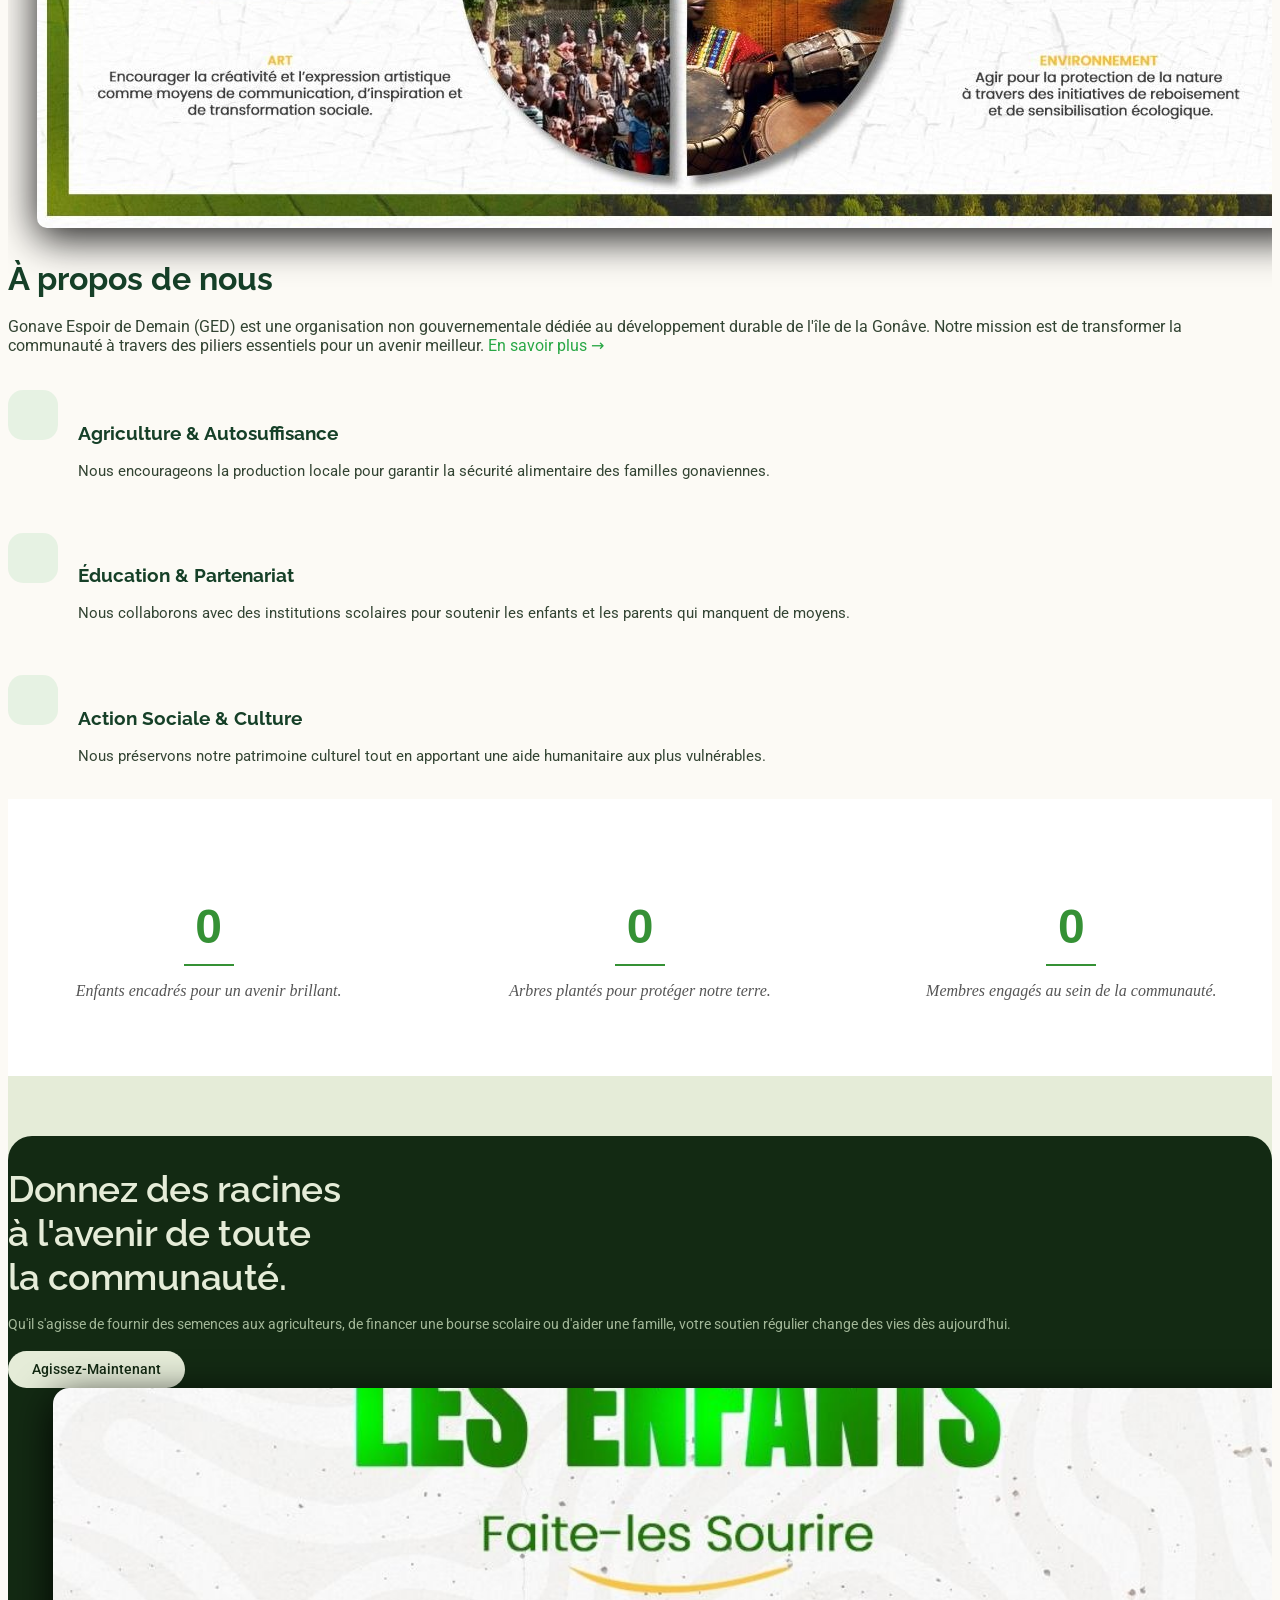
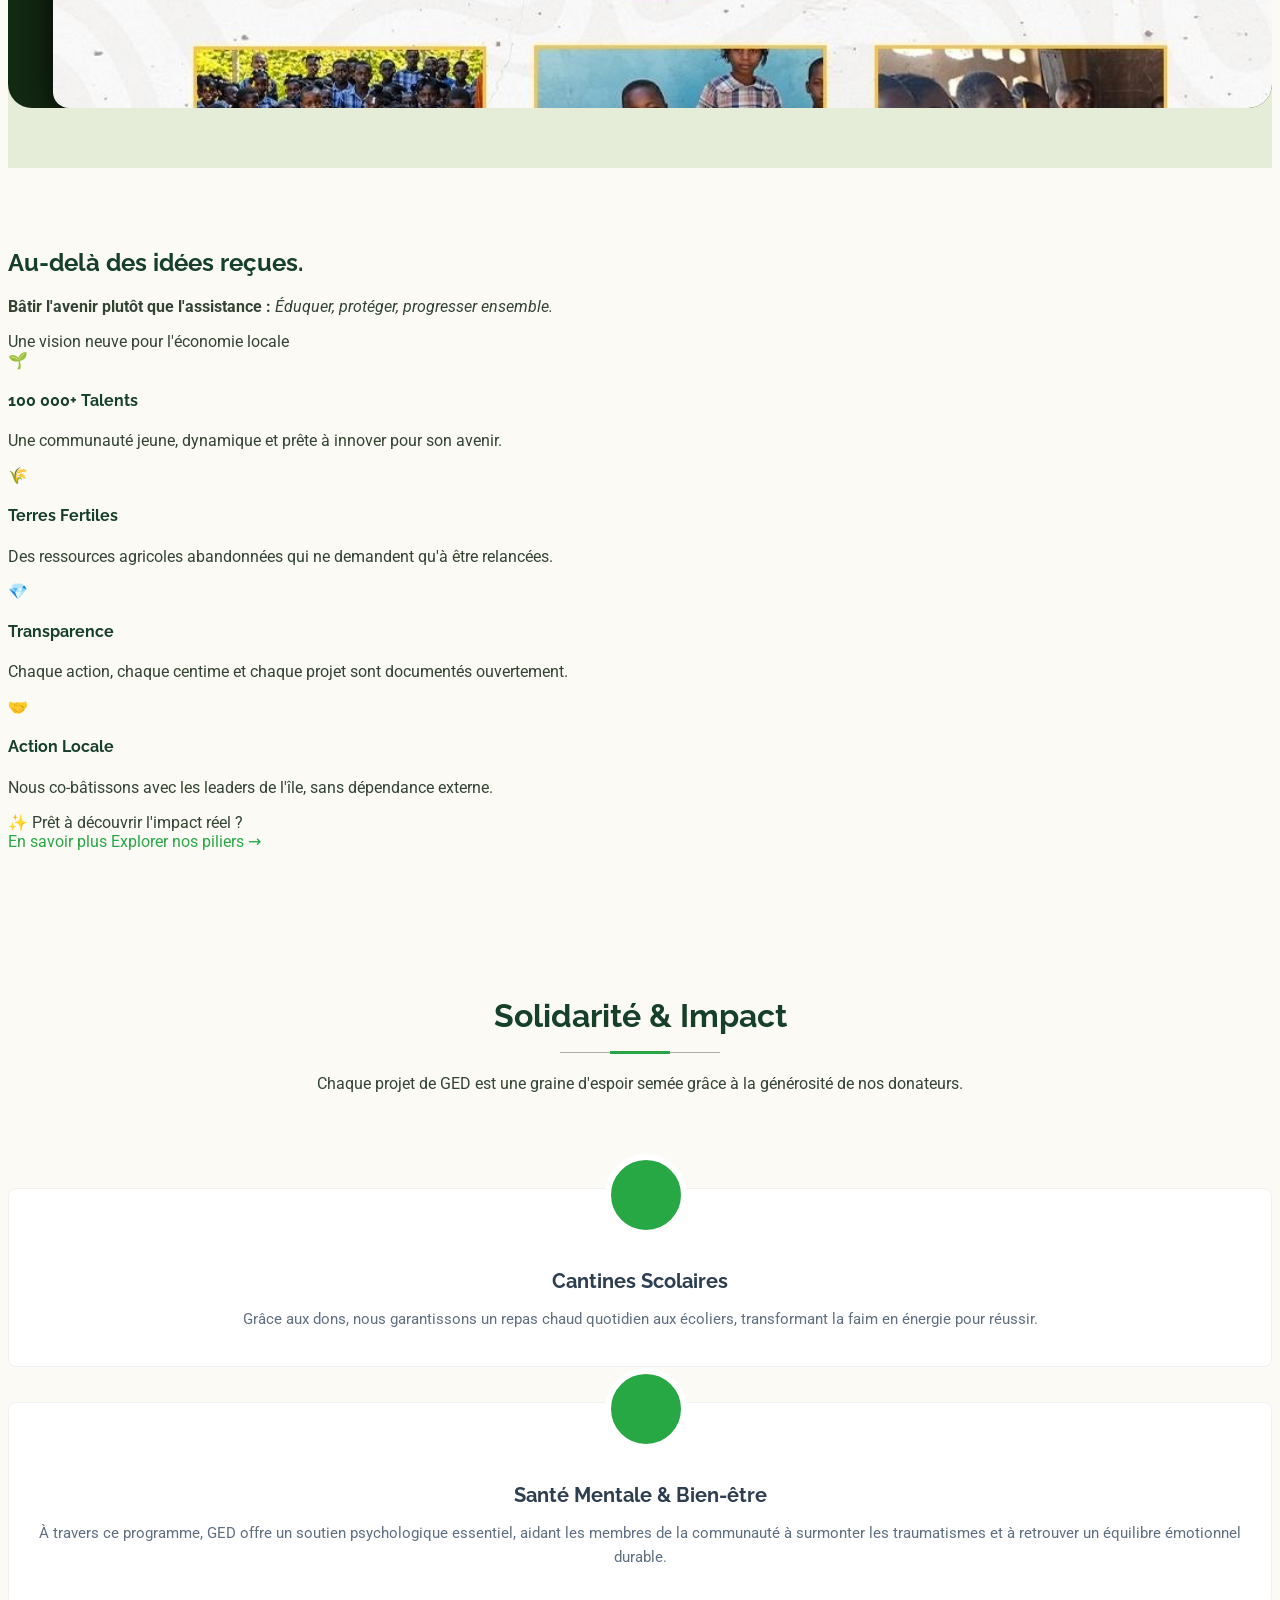
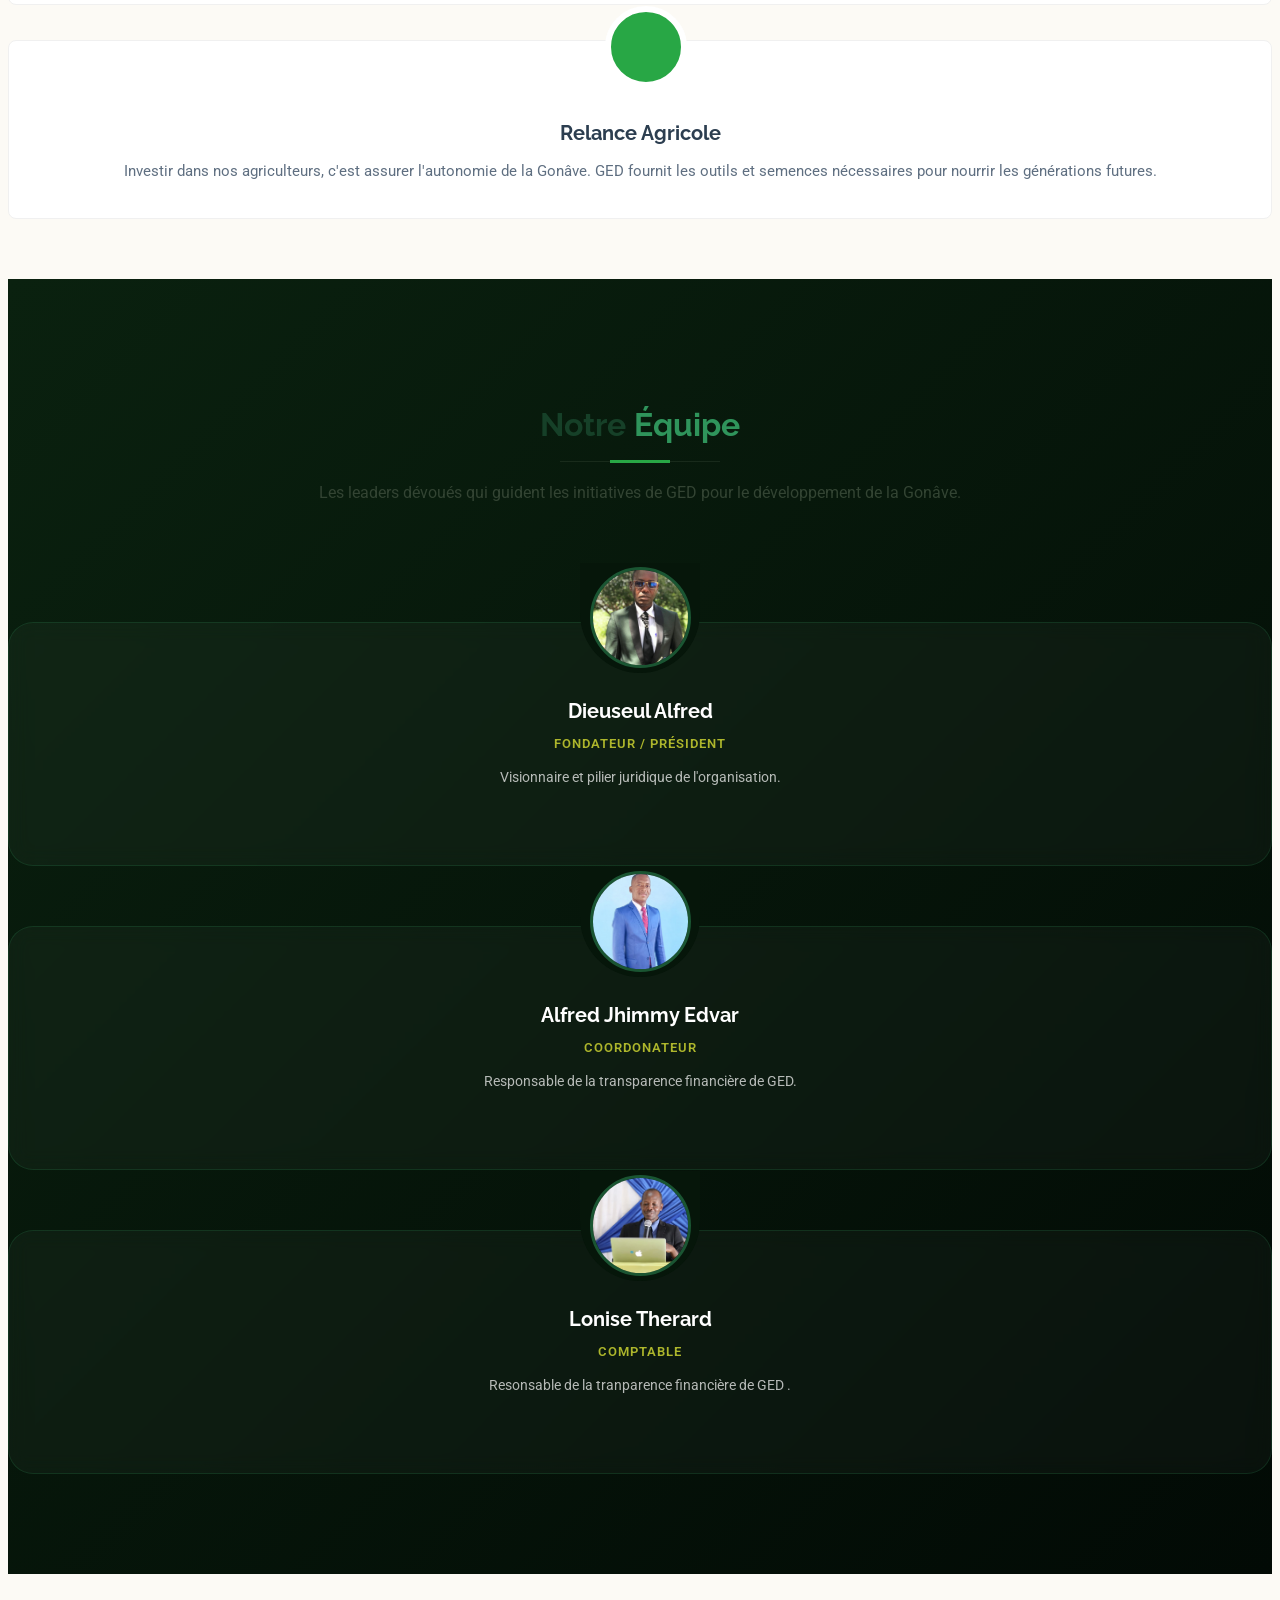
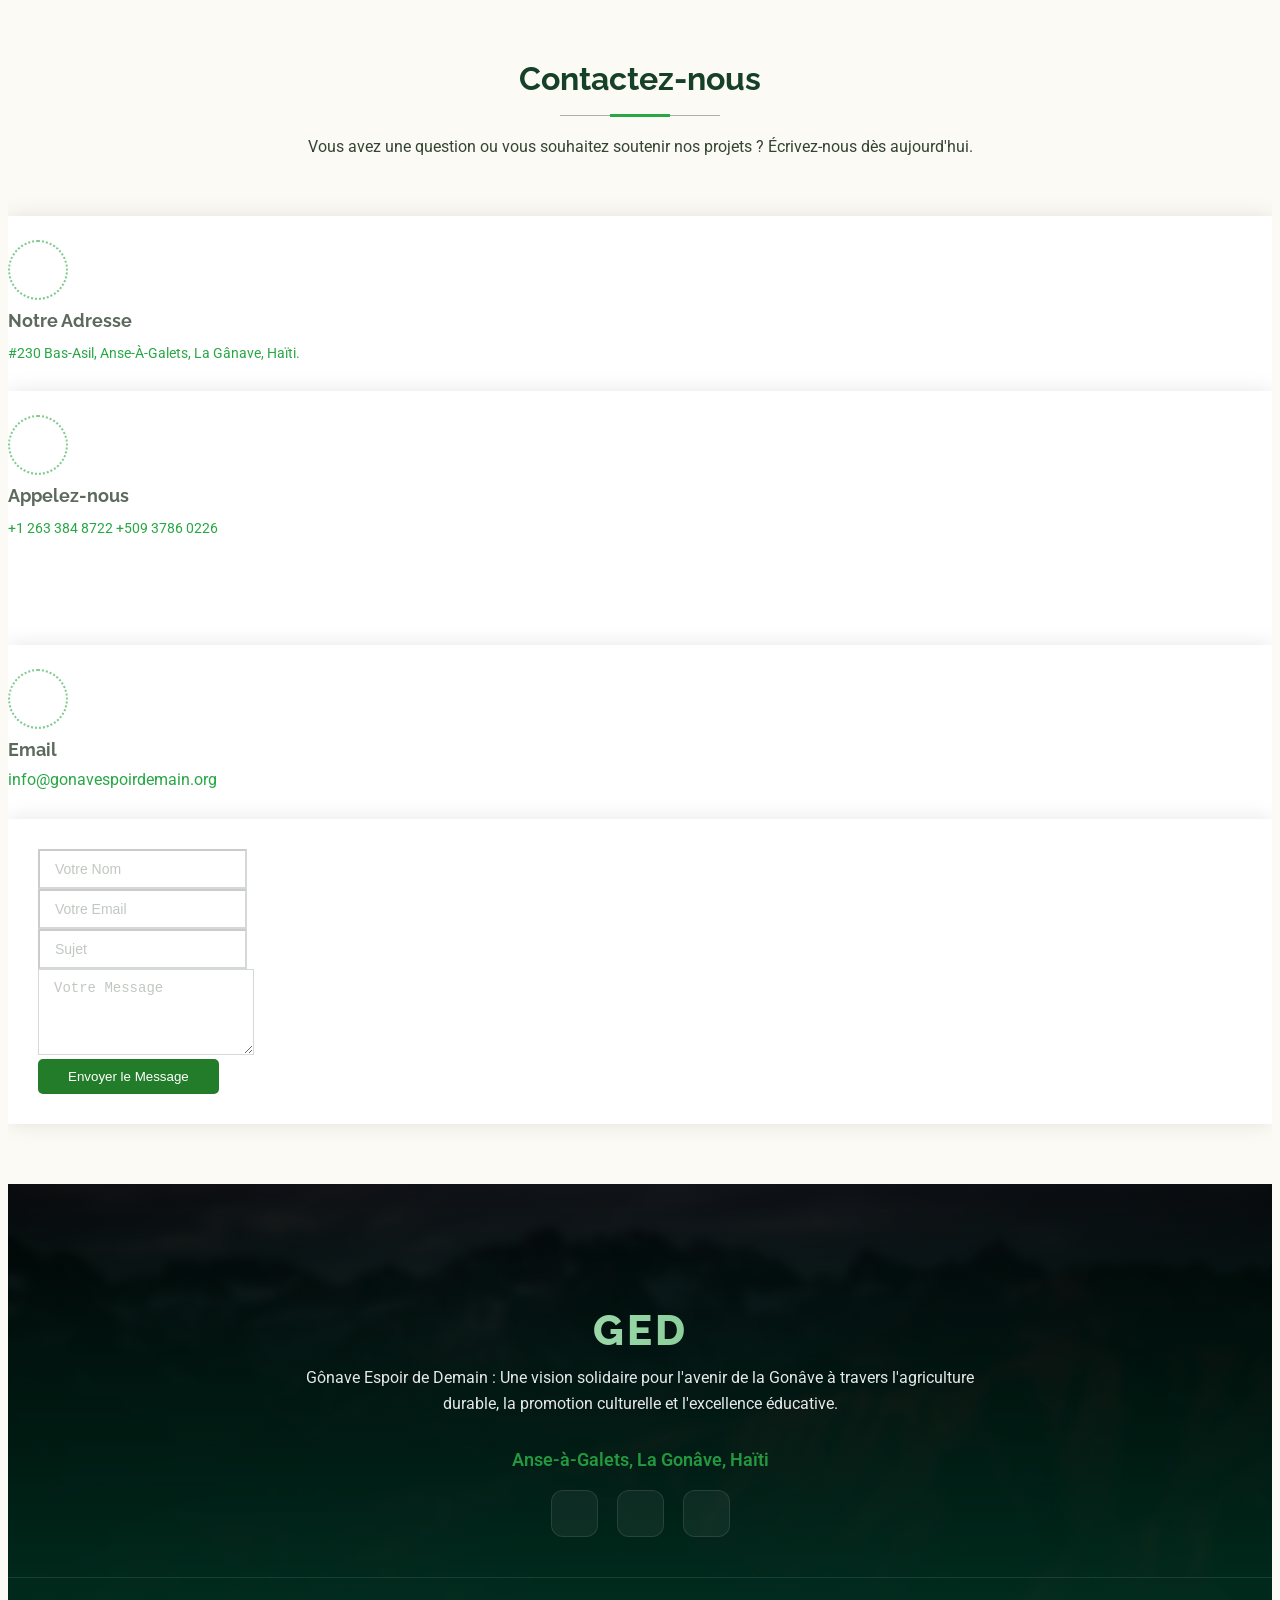
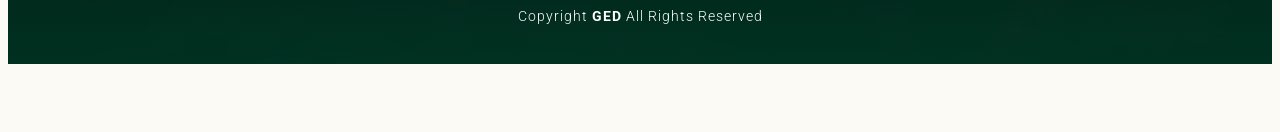
==== commit c5505301: "Add files via upload" ====
--- a/index.html
+++ b/index.html
@@ -71,7 +71,7 @@
         <span></span>
     </div>
 
-    <a href="Enraciner l'espoir.html" class="btn-spring">ENRACINER L'ESPOIR</a>
+    <a href="Enraciner_l'espoir.html" class="btn-spring">ENRACINER L'ESPOIR</a>
 
     <div class="scroll-side right" id="scroll-right">
         <span></span>
@@ -99,10 +99,11 @@
           </div>
 
          <div class="col-lg-6 content" data-aos="fade-up" data-aos-delay="100">
-  <h3>À propos de nous</h3>
-  <p>
-    Gonave Espoir de Demain (GED) est une organisation non gouvernementale dédiée au développement durable de l'île de la Gonâve. Notre mission est de transformer la communauté à travers des piliers essentiels pour un avenir meilleur.
-  </p>
+ <h3>À propos de nous</h3>
+<p>
+  Gonave Espoir de Demain (GED) est une organisation non gouvernementale dédiée au développement durable de l'île de la Gonâve. Notre mission est de transformer la communauté à travers des piliers essentiels pour un avenir meilleur.
+  <a href="about.html" class="ged-about-link">En savoir plus <span class="arrow">&rarr;</span></a>
+</p>
   <ul>
     <li>
       <i class="bi bi-flower1"></i>
@@ -154,174 +155,121 @@
     </div>
 </section>
 
-
-<section id="featured-services" class="featured-services section">
-  <div class="container section-title" data-aos="fade-up">
-    <h2>Nos Piliers</h2>
-    <p>Actions concrètes pour le développement durable et le bien-être de la communauté.</p>
-  </div>
-
-  <div class="container">
-    <div class="row gy-5">
-
-      <div class="col-lg-4 col-md-6" data-aos="fade-up" data-aos-delay="100">
-        <div class="ged-card">
-          <div class="ged-img"><img src="assets/img/services-1.jpg" alt="Agriculture"></div>
-          <div class="ged-content">
-            <div class="ged-icon"><i class="bi bi-flower1"></i></div>
-            <h3>Agriculture</h3>
-            <p>Soutien aux agriculteurs locaux par la distribution de semences.</p>
-          </div>
-        </div>
-      </div>
-
-      <div class="col-lg-4 col-md-6" data-aos="fade-up" data-aos-delay="200">
-        <div class="ged-card">
-          <div class="ged-img"><img src="assets/img/services-2.jpg" alt="Éducation"></div>
-          <div class="ged-content">
-            <div class="ged-icon"><i class="bi bi-book"></i></div>
-            <h3>Éducation</h3>
-            <p>Partenariat avec les écoles pour l'accès à l'instruction.</p>
-          </div>
-        </div>
-      </div>
-
-      <div class="col-lg-4 col-md-6" data-aos="fade-up" data-aos-delay="300">
-        <div class="ged-card">
-          <div class="ged-img"><img src="assets/img/services-3.jpg" alt="Culture"></div>
-          <div class="ged-content">
-            <div class="ged-icon"><i class="bi bi-music-note-beamed"></i></div>
-            <h3>Culture</h3>
-            <p>Promotion des talents locaux et préservation du patrimoine.</p>
-          </div>
-        </div>
-      </div>
-
-      <div class="col-lg-4 col-md-6" data-aos="fade-up" data-aos-delay="400">
-        <div class="ged-card">
-          <div class="ged-img"><img src="assets/img/service4.jpg" alt="Aide Sociale"></div>
-          <div class="ged-content">
-            <div class="ged-icon"><i class="bi bi-heart-pulse"></i></div>
-            <h3>Aide Sociale</h3>
-            <p>Assistance humanitaire pour les familles vulnérables.</p>
-          </div>
-        </div>
-      </div>
-
-      <div class="col-lg-4 col-md-6" data-aos="fade-up" data-aos-delay="500">
-        <div class="ged-card">
-          <div class="ged-img"><img src="assets/img/service5.jpg" alt="Environnement"></div>
-          <div class="ged-content">
-            <div class="ged-icon"><i class="bi bi-tree"></i></div>
-            <h3>Environnement</h3>
-            <p>Protection des ressources naturelles de la Gonâve.</p>
-          </div>
-        </div>
-      </div>
-
-      <div class="col-lg-4 col-md-6" data-aos="fade-up" data-aos-delay="600">
-        <div class="ged-card">
-          <div class="ged-img"><img src="assets/img/services-6.jpg" alt="Transparence"></div>
-          <div class="ged-content">
-            <div class="ged-icon"><i class="bi bi-shield-check"></i></div>
-            <h3>Transparence</h3>
-            <p>Engagement envers nos donateurs pour une gestion éthique.</p>
-          </div>
-        </div>
-      </div>
-
-    </div>
+<!-- ========================================== -->
+<!-- SECTION  (CTA foto don an)  -->
+<!-- ========================================== -->
+<section class="ged-cta-section py-5">
+    <div class="container">
+        <div class="ged-cta-wrapper p-4 p-md-5">
+            <div class="row align-items-center g-4">
+                <!-- Tèks ak bouton -->
+                <div class="col-md-6">
+                    <h2 class="ged-cta-title mb-3">
+                        Donnez des racines<br>
+                        à l'avenir de toute<br>
+                        la communauté.
+                    </h2>
+                    <p class="ged-cta-text mb-4">
+                        Qu'il s'agisse de fournir des semences aux agriculteurs, de financer une bourse scolaire ou d'aider une famille, votre soutien régulier change des vies dès aujourd'hui.
+                    </p>
+                    <a href="don.html" class="ged-btn-cream">Agissez-Maintenant</a>
+                </div>
+                <!-- Foto a dwat -->
+                <div class="col-md-6 text-center">
+                    <div class="ged-cta-image-box">
+                        <!-- Ranplase "1000594951.png" ak chemen vrè foto ou a si l chanje -->
+                        <img src="assets/img/Don de ged.jpg" alt="Enraciner l'Espoir" class="img-fluid ged-rounded-img">
+                    </div>
+                </div>
+            </div>
+        </div>
+    </div>
+</section>
+
+
+
+
+   <section class="ged-premium-white-section py-5">
+  <div class="container-fluid px-md-5"> <div class="row align-items-stretch g-5">
+      
+      <div class="col-lg-5 d-flex flex-column justify-content-center">
+        <h2 class="ged-colored-title mb-4">Au-delà des idées reçues.</h2>
+        <p class="ged-main-text text-muted">
+  <strong>Bâtir l'avenir plutôt que l'assistance :</strong> 
+  <em class="ged-motto">Éduquer, protéger, progresser ensemble.</em>
+</p>
+        
+        <div class="ged-colored-badge mt-3">
+          <span class="badge-dot"></span> 
+          <span class="badge-txt">Une vision neuve pour l'économie locale</span>
+        </div>
+      </div>
+
+      <div class="col-lg-7">
+        <div class="row g-4">
+          
+          <div class="col-sm-6">
+            <div class="ged-feature-box box-green">
+              <div class="box-icon">🌱</div>
+              <h4>100 000+ Talents</h4>
+              <p>Une communauté jeune, dynamique et prête à innover pour son avenir.</p>
+            </div>
+          </div>
+
+          <div class="col-sm-6">
+            <div class="ged-feature-box box-yellow">
+              <div class="box-icon">🌾</div>
+              <h4>Terres Fertiles</h4>
+              <p>Des ressources agricoles abandonnées qui ne demandent qu'à être relancées.</p>
+            </div>
+          </div>
+
+          <div class="col-sm-6">
+            <div class="ged-feature-box box-blue">
+              <div class="box-icon">💎</div>
+              <h4>Transparence</h4>
+              <p>Chaque action, chaque centime et chaque projet sont documentés ouvertement.</p>
+            </div>
+          </div>
+
+          <div class="col-sm-6">
+            <div class="ged-feature-box box-purple">
+              <div class="box-icon">🤝</div>
+              <h4>Action Locale</h4>
+              <p>Nous co-bâtissons avec les leaders de l'île, sans dépendance externe.</p>
+            </div>
+          </div>
+
+        </div>
+      </div>
+
+    </div>
+
+    <div class="row mt-5 pt-4 border-top">
+      <div class="col-12 d-flex justify-content-between align-items-center flex-wrap gap-3">
+        <span class="ged-footer-note">✨ Prêt à découvrir l'impact réel ?</span>
+        <div class="d-flex gap-3">
+          <a href="tourisme&artisanat.html" class="btn ged-link-btn">En savoir plus</a>
+          <a href="Enraciner_l'espoir.html" class="btn ged-action-btn">Explorer nos piliers &rarr;</a>
+        </div>
+      </div>
+    </div>
+
   </div>
 </section>
-   
-    
-
-
-
-
-
-
-
-
-    
-    <!-- /Featured Services Section -->
-
-    <section id="features" class="features section">
-
-      <div class="container section-title" data-aos="fade-up">
-        <h2>Nos Engagements</h2>
-        <p>Découvrez comment GED transforme l'avenir de la communauté à travers des actions concrètes.</p>
-      </div><div class="container">
-
-        <div class="row gy-4 align-items-center features-item">
-          <div class="col-md-5 d-flex align-items-center" data-aos="zoom-out" data-aos-delay="100">
-            <img src="assets/img/f1.jpg" class="img-fluid" alt="">
-          </div>
-          <div class="col-md-7" data-aos="fade-up" data-aos-delay="100">
-            <h3>Une éducation de qualité pour chaque enfant de la Gonâve.</h3>
-            <p class="fst-italic">
-              Nous croyons que l'instruction est le moteur principal du changement social et économique.
-            </p>
-            <ul>
-              <li><i class="bi bi-check"></i><span> Distribution de kits scolaires aux familles nécessiteuses.</span></li>
-              <li><i class="bi bi-check"></i> <span>Soutien pédagogique pour réduire le taux d'abandon scolaire.</span></li>
-              <li><i class="bi bi-check"></i> <span>Amélioration de l'environnement d'apprentissage des élèves.</span></li>
-            </ul>
-          </div>
-        </div><div class="row gy-4 align-items-center features-item">
-          <div class="col-md-5 order-1 order-md-2 d-flex align-items-center" data-aos="zoom-out" data-aos-delay="200">
-            <img src="assets/img/f2.jpg" class="img-fluid" alt="">
-          </div>
-          <div class="col-md-7 order-2 order-md-1" data-aos="fade-up" data-aos-delay="200">
-            <h3>Souveraineté alimentaire et agriculture durable</h3>
-            <p class="fst-italic">
-              La terre est notre richesse. Nous accompagnons les agriculteurs pour une meilleure production.
-            </p>
-            <p>
-              À travers la fourniture de semences et de formations techniques, GED aide les familles paysannes à devenir autosuffisantes tout en respectant l'écosystème local pour les générations futures.
-            </p>
-          </div>
-        </div><div class="row gy-4 align-items-center features-item">
-          <div class="col-md-5 d-flex align-items-center" data-aos="zoom-out">
-            <img src="assets/img/f3.jpg" class="img-fluid" alt="">
-          </div>
-          <div class="col-md-7" data-aos="fade-up">
-            <h3>Renforcer la solidarité sociale et la culture locale</h3>
-            <p>GED travaille main dans la main avec la communauté pour bâtir un environnement où chaque individu compte.</p>
-            <ul>
-              <li><i class="bi bi-check"></i> <span>Promotion des talents artistiques et culturels des jeunes.</span></li>
-              <li><i class="bi bi-check"></i><span> Aide humanitaire d'urgence pour les plus vulnérables.</span></li>
-              <li><i class="bi bi-check"></i> <span>Organisation d'ateliers sur la citoyenneté et le vivre-ensemble.</span></li>
-            </ul>
-          </div>
-        </div><div class="row gy-4 align-items-center features-item">
-          <div class="col-md-5 order-1 order-md-2 d-flex align-items-center" data-aos="zoom-out">
-            <img src="assets/img/f5.jpg" class="img-fluid" alt="">
-          </div>
-          <div class="col-md-7 order-2 order-md-1" data-aos="fade-up">
-            <h3>Protection de l'environnement et gestion des ressources</h3>
-            <p class="fst-italic">
-              Préserver la Gonâve, c'est protéger la vie. Nous luttons contre la déforestation.
-            </p>
-            <p>
-              Nos programmes de reboisement et de sensibilisation à la gestion de l'eau visent à restaurer le climat de l'île. Nous engageons les citoyens dans la protection de leur patrimoine naturel.
-            </p>
-          </div>
-        </div></div>
-
-    </section>
-
-
-
-      <!-- CTA -->
-
-<section class="seksyon-foto-don">
-    <div class="container-foto">
-        <a href="#donation-sectio" class="link-don">
-            <img src="assets/img/cta.jpg" alt="Sipòte pwojè GED" class="img-don-responsive">
-        </a>
-    </div>
-</section>
+    
+
+
+
+
+
+
+
+
+    
+    
+
+
 
 
 
--- a/assets/css/main.css
+++ b/assets/css/main.css
@@ -2780,4 +2780,191 @@
     width: 100%;
     height: auto;
     display: block;
+}
+
+
+
+
+/*--------------------------------------------------------------
+# Estil sa pou PAj Eraciner l'espoir
+--------------------------------------------------------------*/
+
+/* 1. Koulè ak Fond Jeneral Seksyon yo (Dous, Krèm, Minimalist) */
+.ged-services-section, .ged-why-section {
+    background-color: #e5ecd8 !important; /* Vet krèm dous ki nan background nan */
+    color: #132a13 !important;
+    font-family: 'Inter', 'Segoe UI', Helvetica, Arial, sans-serif; /* Font elegant fen */
+    
+}
+/* SÈLMAN POU GWO EKRAN (ÒDINATÈ) */
+@media (min-width: 992px) {
+    .ged-services-section {
+        margin-top: 80px !important; /* Sa ap pouse seksyon an desann sèlman sou òdinatè */
+    }
+}
+
+
+/* 2. Tipografi Pwofesyonèl */
+.ged-section-title {
+    font-size: 2.5rem;
+    font-weight: 600;
+    color: #132a13;
+    letter-spacing: -0.5px;
+}
+.ged-section-subtitle {
+    font-size: 0.95rem;
+    color: #2f4f2f;
+    line-height: 1.6;
+    font-weight: 400;
+}
+
+/* 3. Bouton Modèn yo */
+.ged-btn-dark {
+    display: inline-block;
+    background-color: #132a13 !important;
+    color: #e5ecd8 !important;
+    padding: 10px 24px;
+    border-radius: 30px;
+    font-size: 0.9rem;
+    font-weight: 500;
+    text-decoration: none !important;
+    transition: all 0.3s ease;
+}
+.ged-btn-dark:hover {
+    background-color: #244d24 !important;
+    transform: translateY(-2px);
+}
+
+/* 4. Estil Kat "Our Services" (San kad, senp epi pwòp) */
+.ged-service-card {
+    background: transparent !important;
+    border: none !important;
+    padding: 10px;
+}
+.ged-icon-wrapper {
+    color: #132a13;
+}
+.ged-card-title {
+    font-size: 1.4rem;
+    font-weight: 600;
+    color: #132a13;
+}
+.ged-card-text {
+    font-size: 0.88rem;
+    color: #3b5e3b;
+    line-height: 1.6;
+}
+.ged-card-link {
+    font-size: 0.9rem;
+    font-weight: 600;
+    color: #132a13 !important;
+    text-decoration: none !important;
+    display: inline-flex;
+    align-items: center;
+    transition: transform 0.2s ease;
+}
+.ged-card-link:hover {
+    transform: translateX(4px);
+}
+
+/* 5. Estil 4 Kat Kwen Won yo (Why Choose Us) */
+.ged-feature-card {
+    background-color: #cbd7ba !important; /* Vèt pal pou 3 kat yo */
+    border-radius: 16px !important;
+    border: none !important;
+    transition: transform 0.3s ease, box-shadow 0.3s ease;
+}
+.ged-feature-card:hover {
+    transform: translateY(-5px);
+    box-shadow: 0 10px 20px rgba(19, 42, 19, 0.05);
+}
+/* Premye kat la ki fonse a */
+.ged-card-dark {
+    background-color: #132a13 !important;
+    color: #e5ecd8 !important;
+}
+.ged-card-dark .ged-feature-title {
+    color: #e5ecd8 !important;
+}
+.ged-card-dark .ged-feature-text {
+    color: #a3b899 !important;
+}
+.ged-card-dark .ged-feature-icon {
+    color: #e5ecd8 !important;
+}
+.ged-card-dark .ged-btn-feature {
+    background-color: #e5ecd8 !important;
+    color: #132a13 !important;
+}
+
+.ged-feature-icon {
+    color: #132a13;
+}
+.ged-feature-title {
+    font-size: 1.25rem;
+    font-weight: 600;
+    color: #132a13;
+    line-height: 1.3;
+}
+.ged-feature-text {
+    font-size: 0.85rem;
+    color: #3b5e3b;
+    line-height: 1.5;
+}
+.ged-btn-feature {
+    display: block;
+    background-color: #132a13;
+    color: #e5ecd8 !important;
+    padding: 8px 16px;
+    border-radius: 20px;
+    font-size: 0.85rem;
+    font-weight: 500;
+    text-decoration: none !important;
+    transition: background 0.2s ease;
+}
+.ged-btn-feature:hover {
+    opacity: 0.9;
+}
+
+/* 6. Gwo Banyè Fonse a (CTA Section) */
+.ged-cta-section {
+    background-color: #e5ecd8 !important;
+}
+.ged-cta-wrapper {
+    background-color: #132a13 !important; /* Gwo blòk vèt fonse a */
+    border-radius: 24px !important;
+    overflow: hidden;
+}
+.ged-cta-title {
+    color: #e5ecd8 !important;
+    font-size: 2.3rem;
+    font-weight: 600;
+    line-height: 1.2;
+    letter-spacing: -0.5px;
+}
+.ged-cta-text {
+    color: #a3b899 !important;
+    font-size: 0.9rem;
+    line-height: 1.6;
+}
+.ged-btn-cream {
+    display: inline-block;
+    background-color: #e5ecd8 !important;
+    color: #132a13 !important;
+    padding: 10px 24px;
+    border-radius: 30px;
+    font-size: 0.9rem;
+    font-weight: 500;
+    text-decoration: none !important;
+    transition: all 0.3s ease;
+}
+.ged-btn-cream:hover {
+    background-color: #cbd7ba !important;
+    transform: translateY(-2px);
+}
+.ged-rounded-img {
+    border-radius: 16px !important;
+    max-height: 320px;
+    width: 100%;
+    object-fit: cover; /* Pou foto a ka koupe parfe nan bwat la */
 }
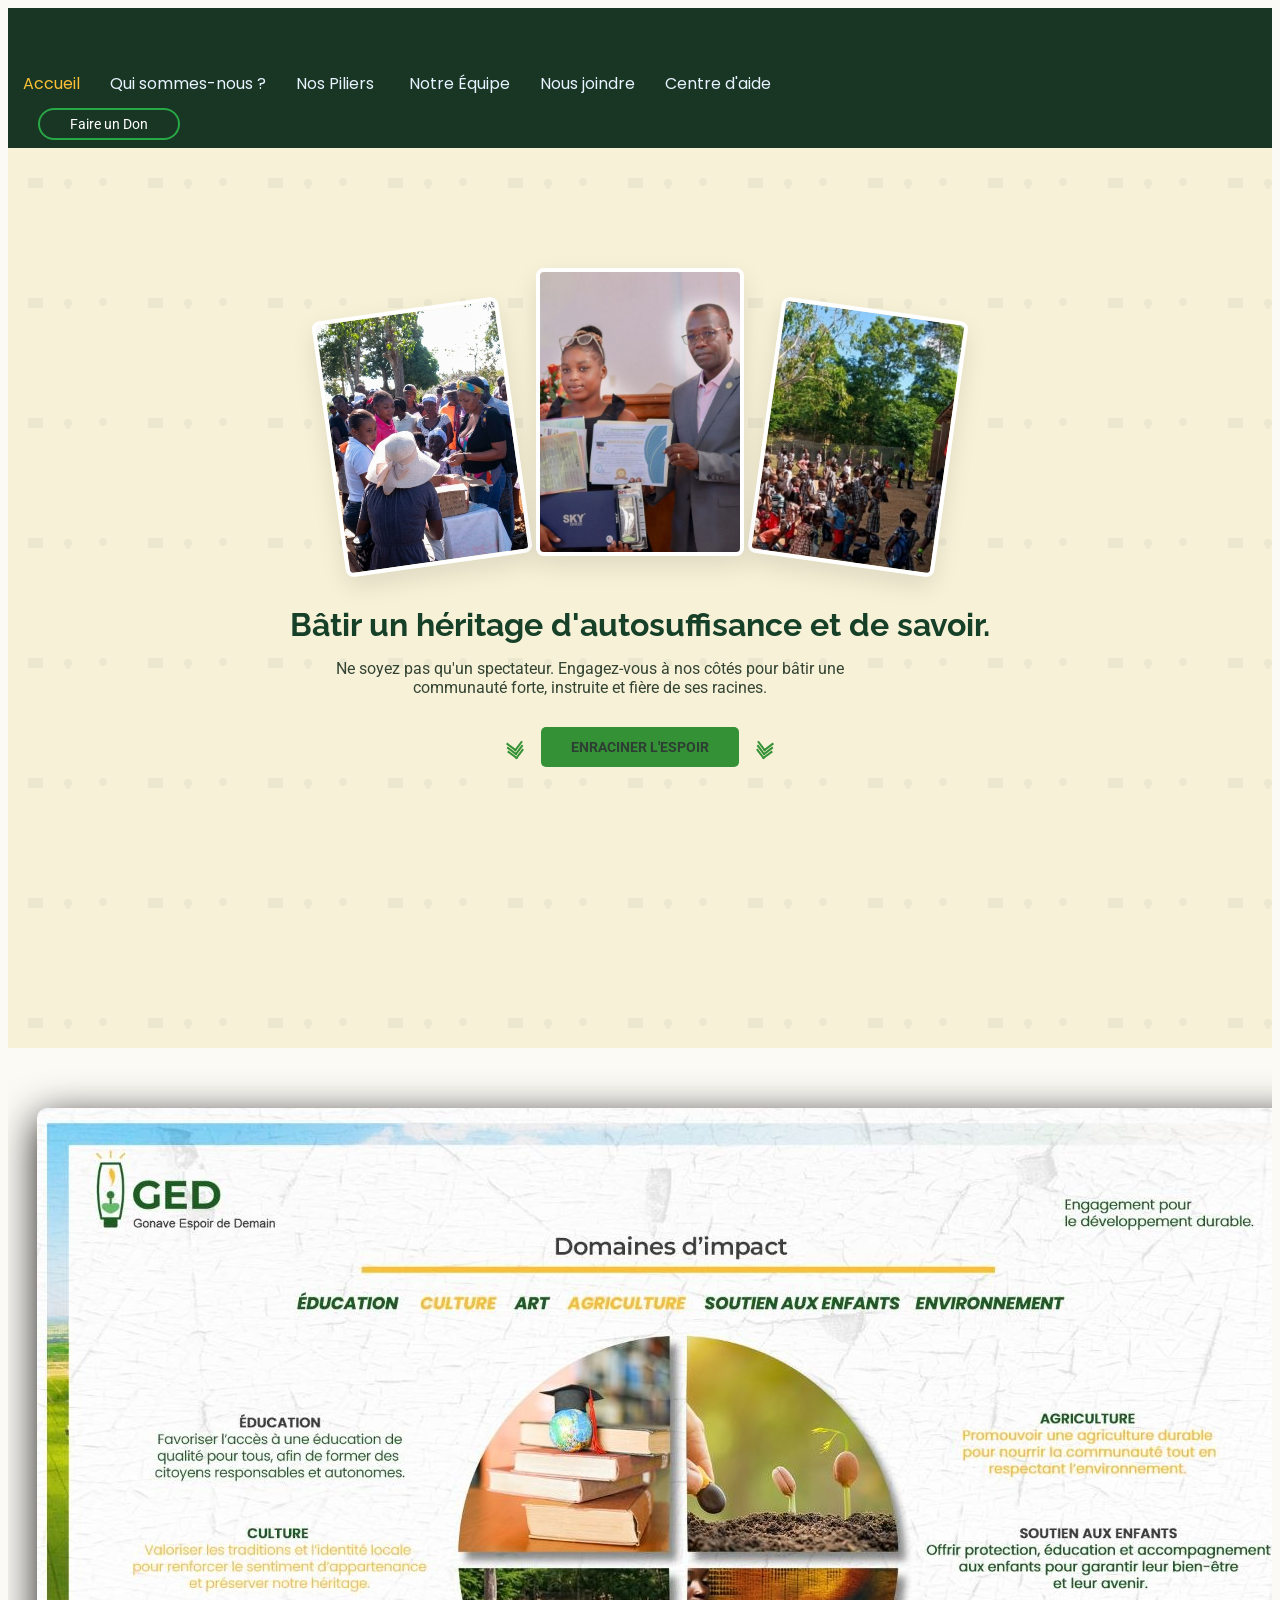
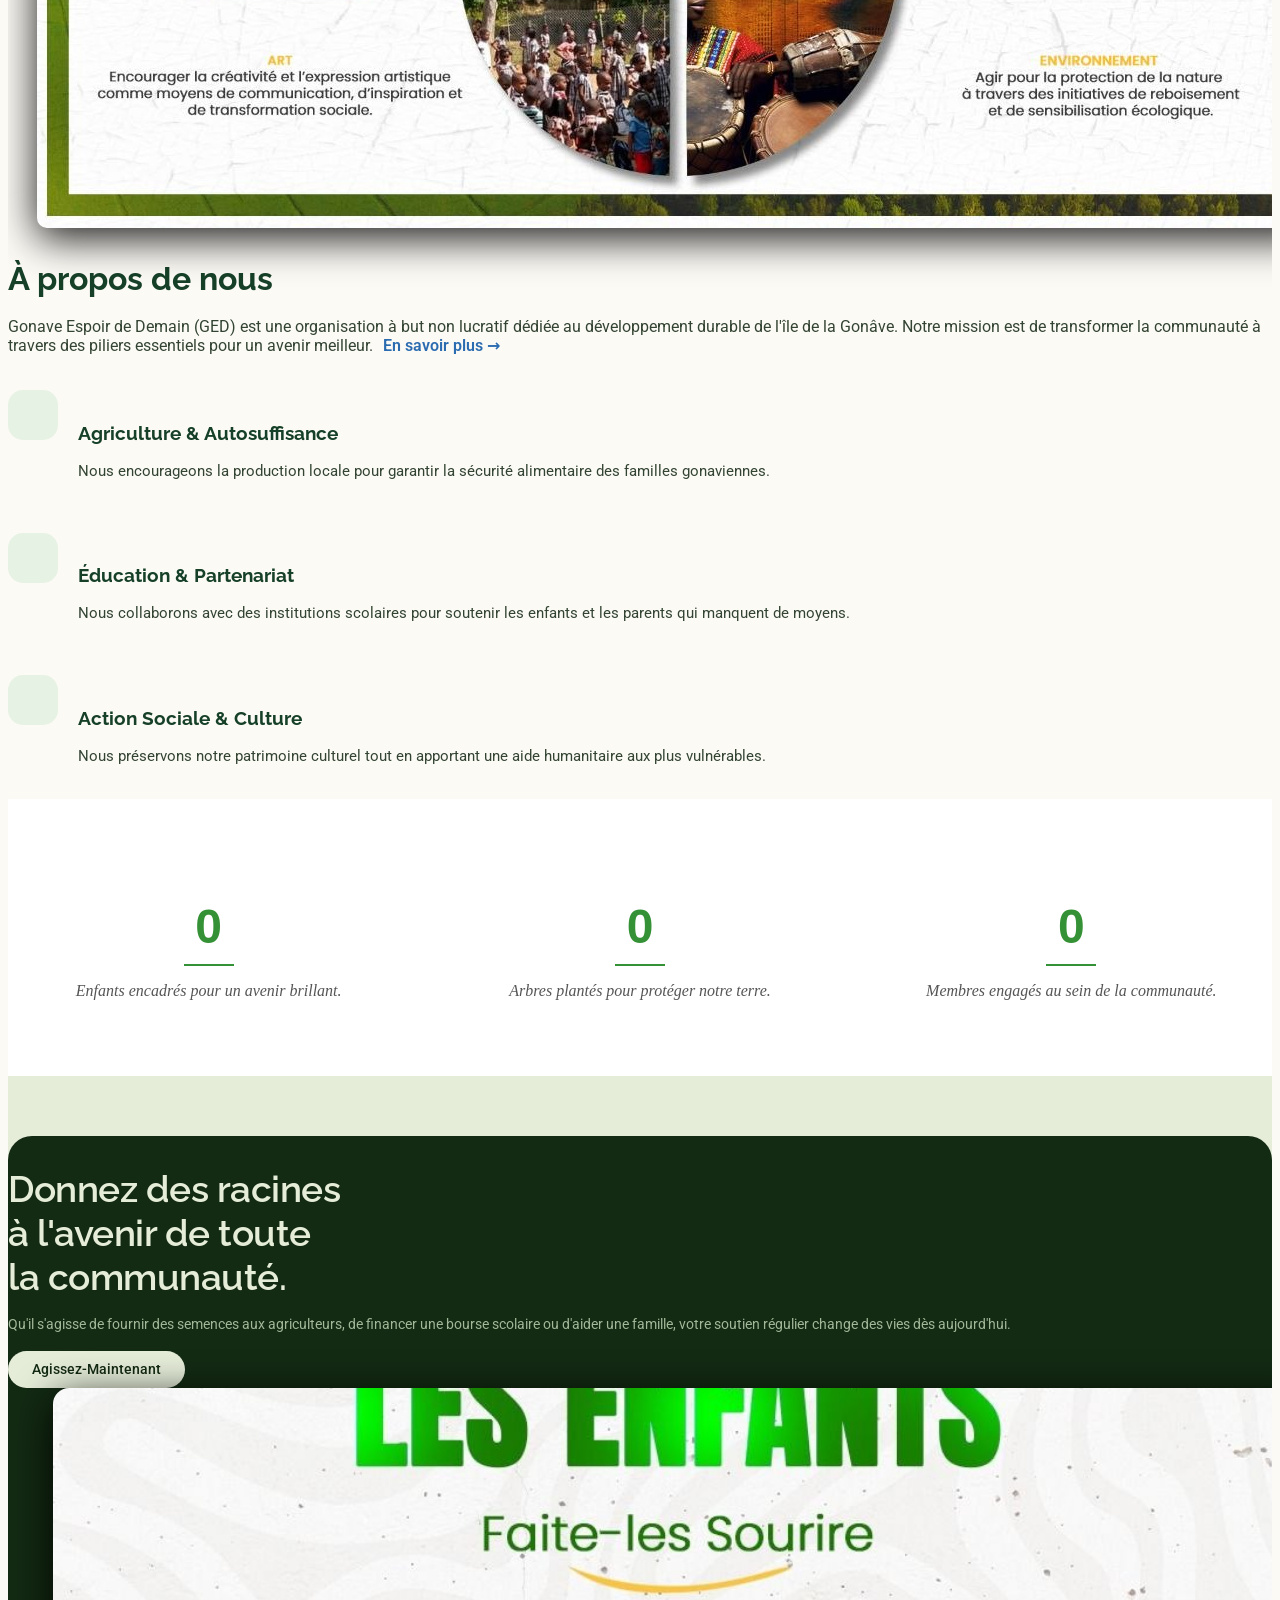
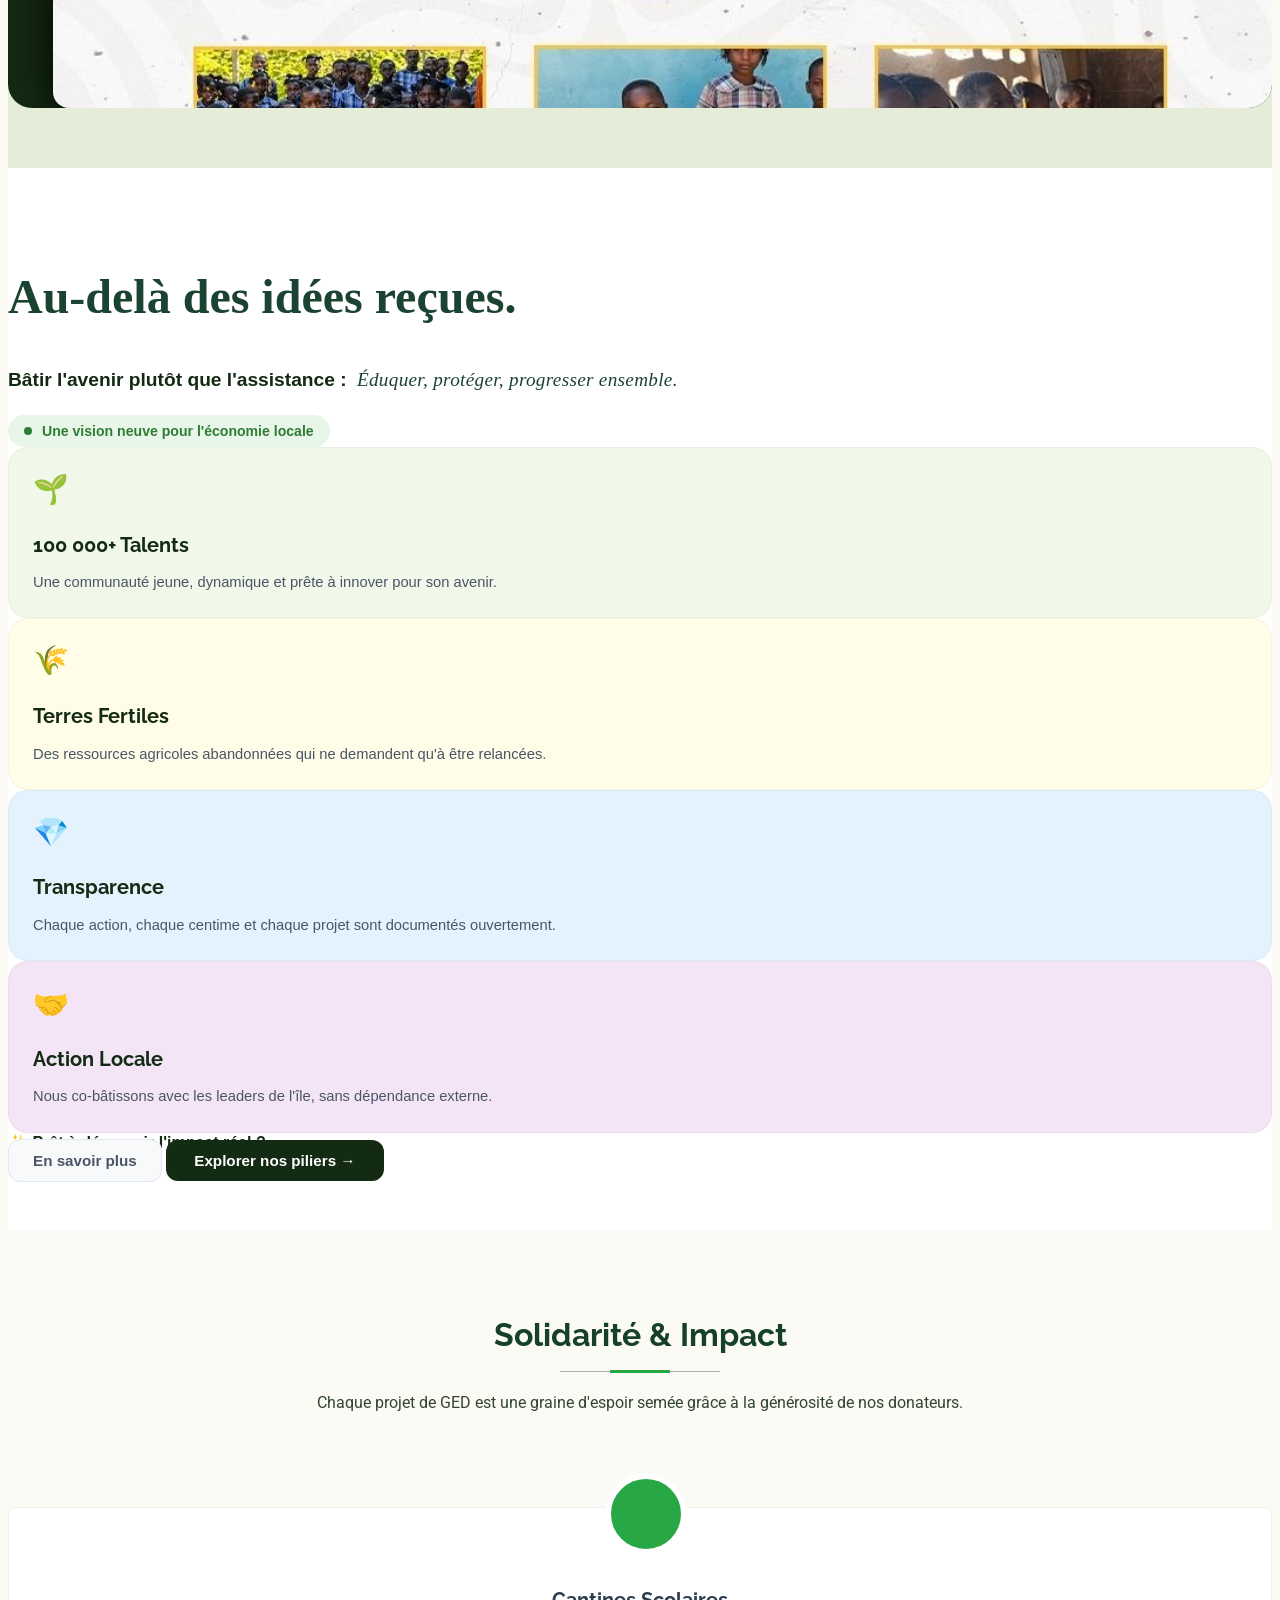
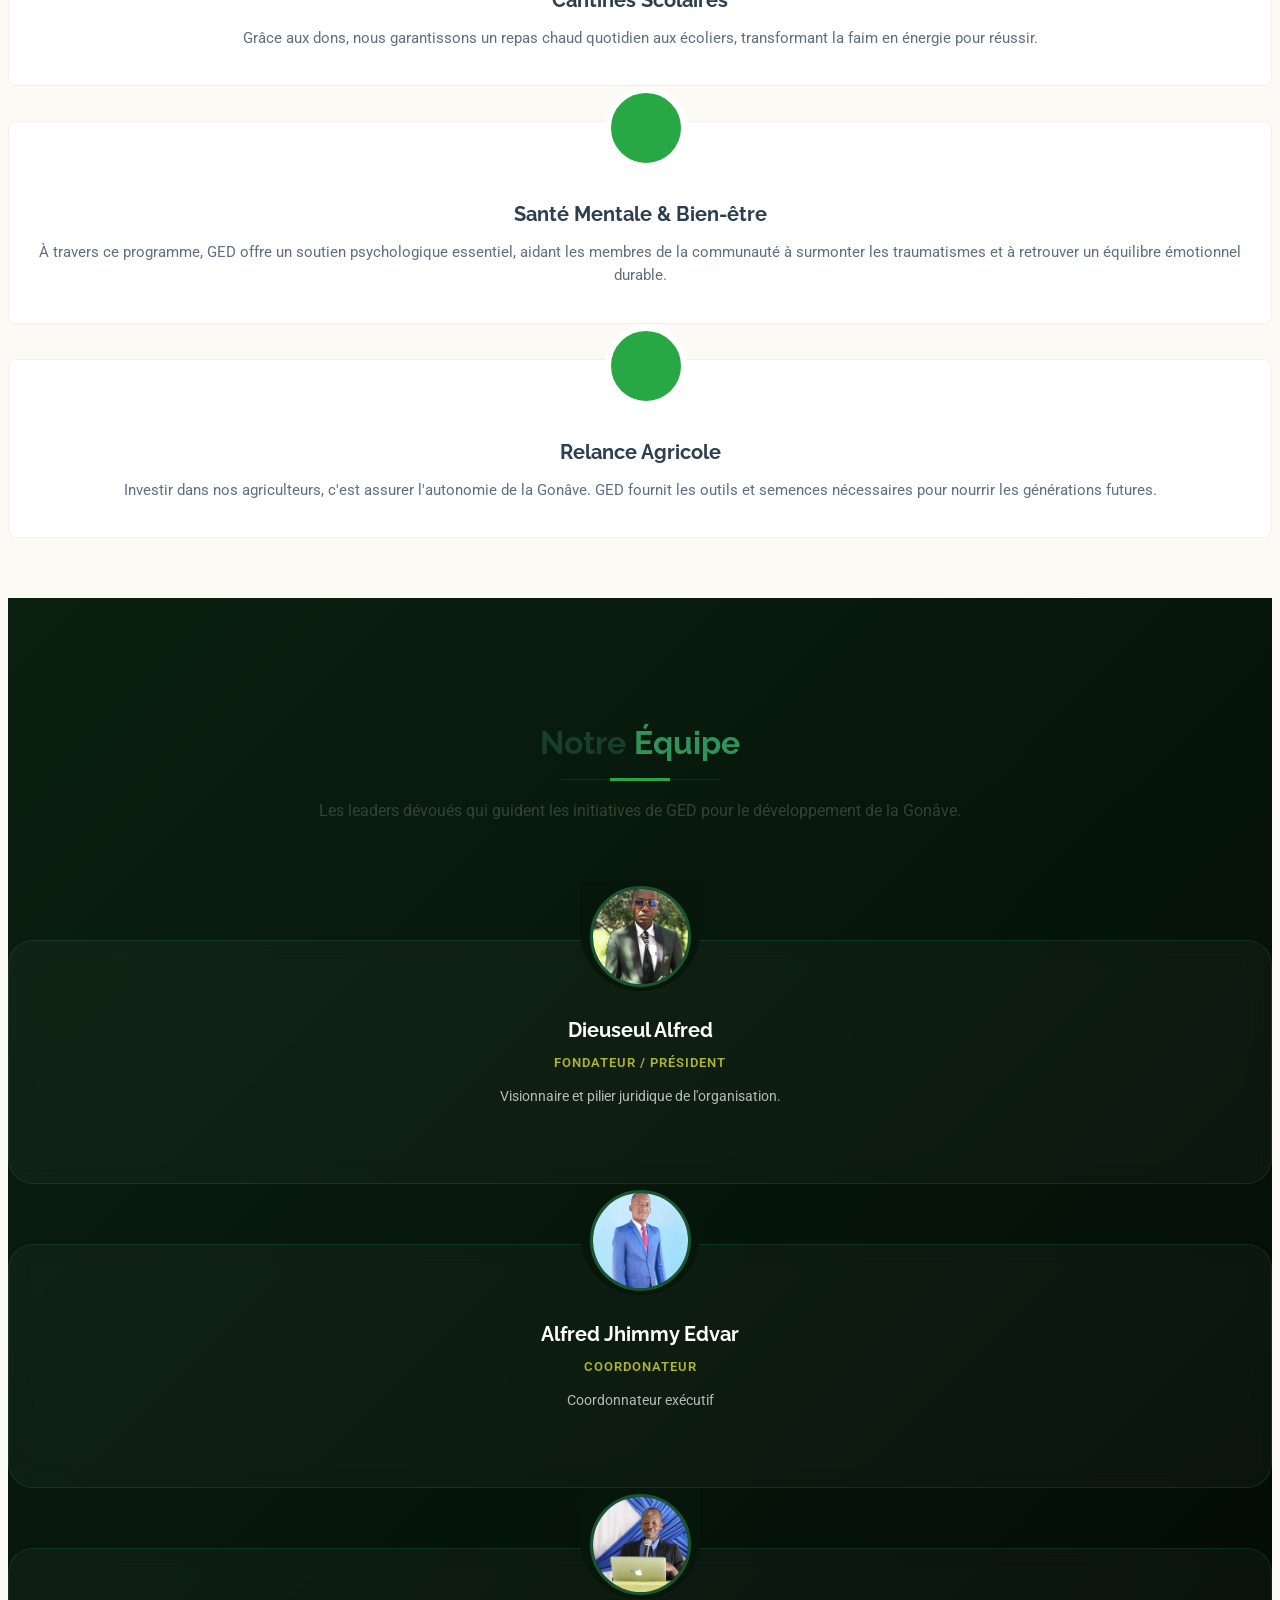
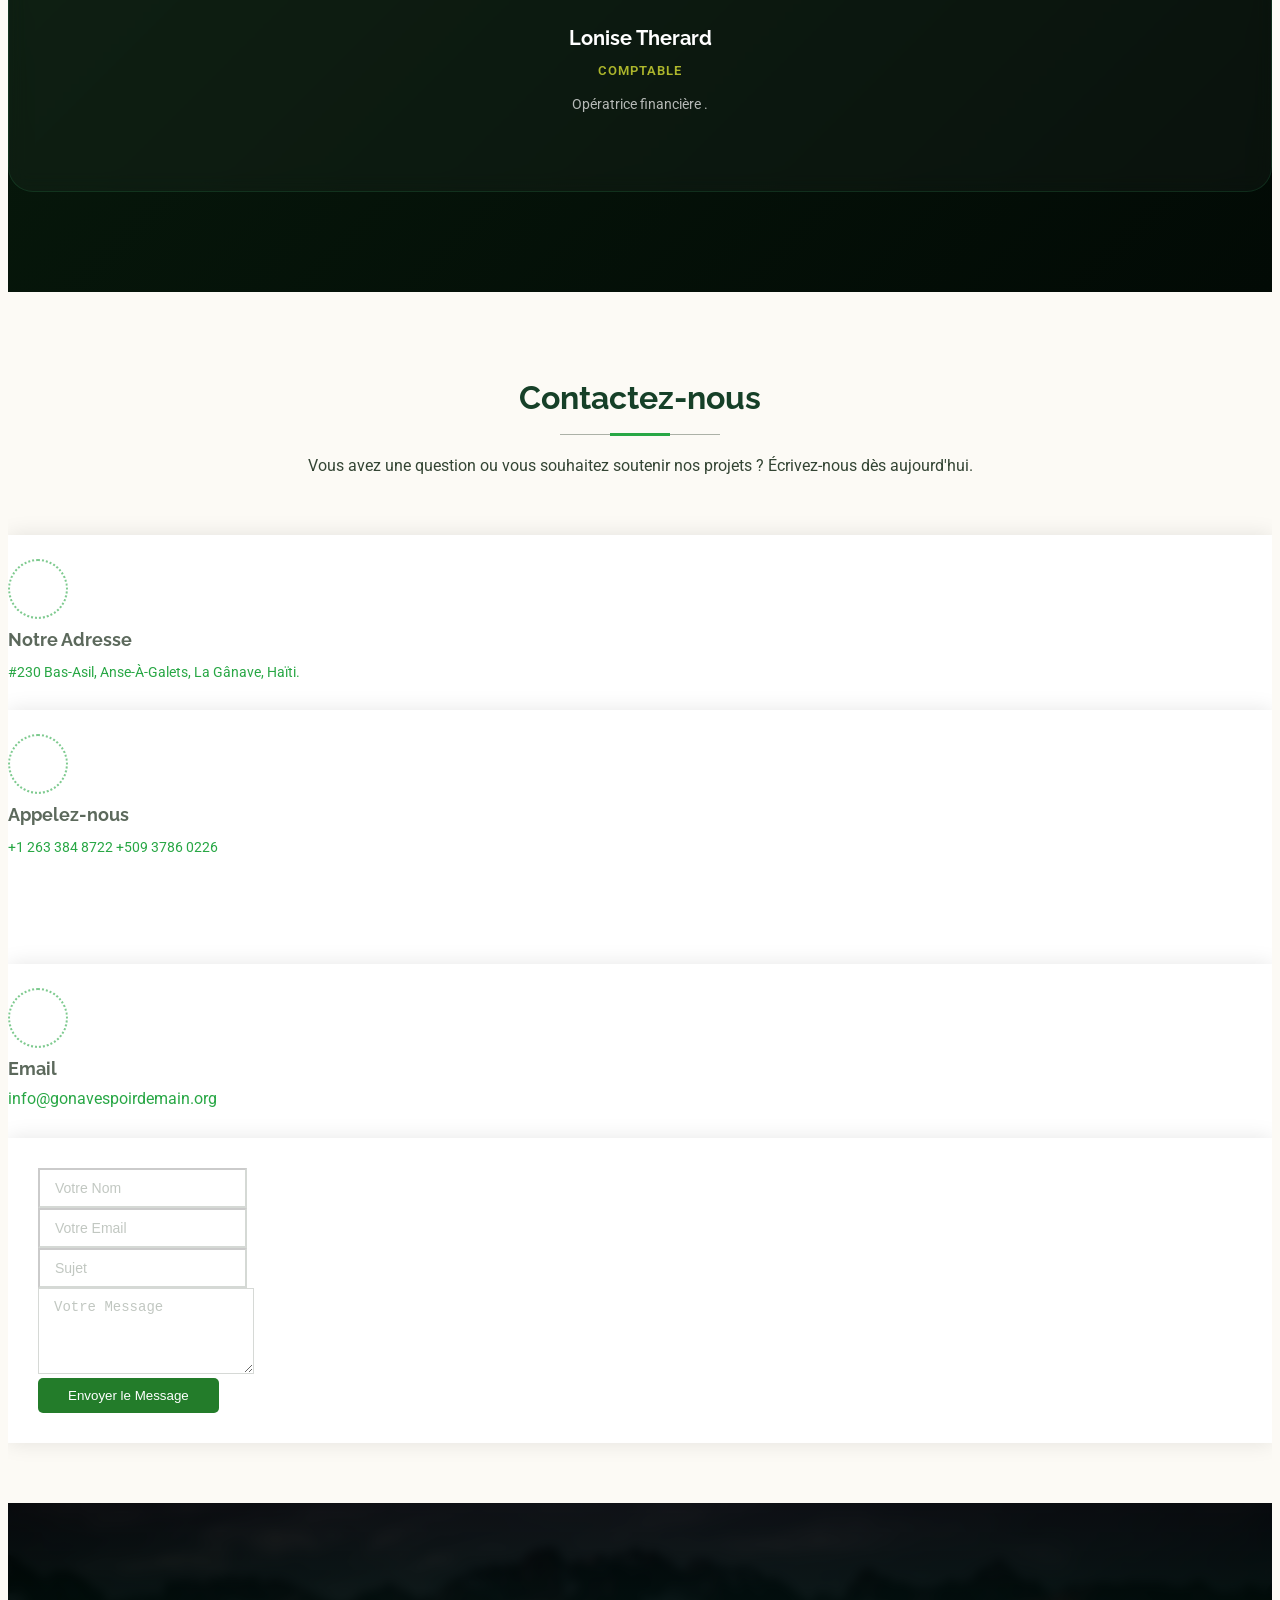
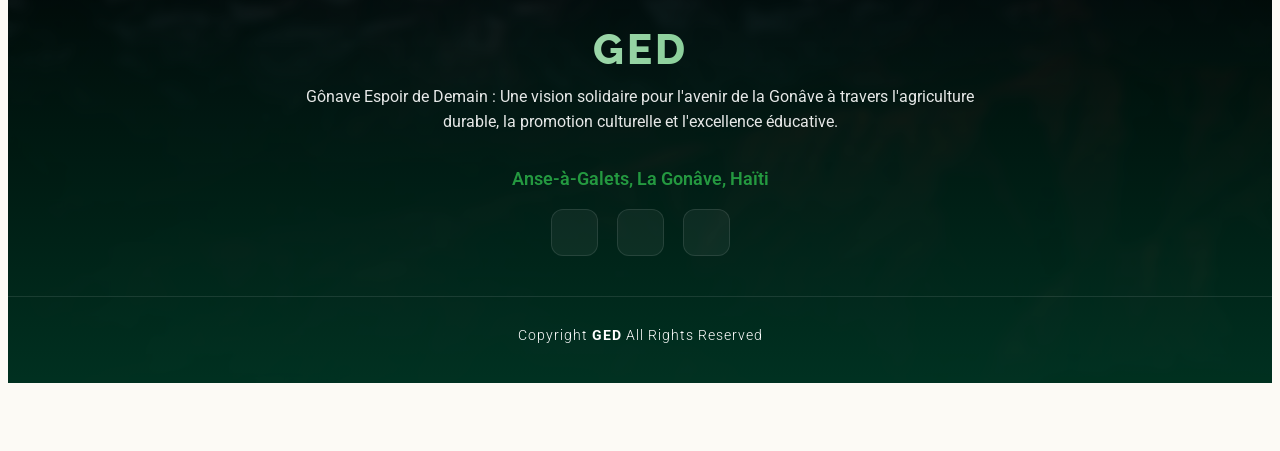
==== commit 568847ba: "Add files via upload" ====
--- a/index.html
+++ b/index.html
@@ -29,14 +29,15 @@
   <link href="https://fonts.gstatic.com" rel="preconnect" crossorigin>
   <link href="https://fonts.googleapis.com/css2?family=Roboto:ital,wght@0,100;0,300;0,400;0,500;0,700;0,900;1,100;1,300;1,400;1,500;1,700;1,900&family=Poppins:ital,wght@0,100;0,200;0,300;0,400;0,500;0,600;0,700;0,800;0,900;1,100;1,200;1,300;1,400;1,500;1,600;1,700;1,800;1,900&family=Raleway:ital,wght@0,100;0,200;0,300;0,400;0,500;0,600;0,700;0,800;0,900;1,100;1,200;1,300;1,400;1,500;1,600;1,700;1,800;1,900&display=swap" rel="stylesheet">
 
-  <!-- Vendor CSS Files -->
+
+
   <link href="assets/vendor/bootstrap/css/bootstrap.min.css" rel="stylesheet">
   <link href="assets/vendor/bootstrap-icons/bootstrap-icons.css" rel="stylesheet">
   <link href="assets/vendor/aos/aos.css" rel="stylesheet">
   <link href="assets/vendor/glightbox/css/glightbox.min.css" rel="stylesheet">
   <link href="assets/vendor/swiper/swiper-bundle.min.css" rel="stylesheet">
 
-  <!-- Main CSS File -->
+
   <link href="assets/css/main.css" rel="stylesheet">
 
 </head>
@@ -44,11 +45,11 @@
 <body class="index-page">
 
   <header id="header" class="header d-flex align-items-center fixed-top">
-   <!-- JS la pral mete meni an la a -->
+  
 </header>
 
    
-    <!-- la bezwen yon bagay -->
+    
 <section id="Akey"  class="spring-section">
   <div class="photo-container">
     <img src="assets/img/service4.jpg" alt="Impact 1" class="img-tilt left">
@@ -83,7 +84,6 @@
 
 </section>
 
-    <!-- la bezwen yon bagay -->
 
 
     <!-- About Section -->
@@ -101,7 +101,7 @@
          <div class="col-lg-6 content" data-aos="fade-up" data-aos-delay="100">
  <h3>À propos de nous</h3>
 <p>
-  Gonave Espoir de Demain (GED) est une organisation non gouvernementale dédiée au développement durable de l'île de la Gonâve. Notre mission est de transformer la communauté à travers des piliers essentiels pour un avenir meilleur.
+  Gonave Espoir de Demain (GED) est une organisation à but non lucratif dédiée au développement durable de l'île de la Gonâve. Notre mission est de transformer la communauté à travers des piliers essentiels pour un avenir meilleur.
   <a href="about.html" class="ged-about-link">En savoir plus <span class="arrow">&rarr;</span></a>
 </p>
   <ul>
@@ -136,7 +136,7 @@
       <section class="stats-section">
     <div class="container">
         <div class="stat-item">
-            <h2 class="counter" data-target="120">0</h2>
+            <h2 class="counter" data-target="500">0</h2>
             <div class="stat-line"></div>
             <p>Enfants encadrés pour un avenir brillant.</p>
         </div>
@@ -155,9 +155,7 @@
     </div>
 </section>
 
-<!-- ========================================== -->
-<!-- SECTION  (CTA foto don an)  -->
-<!-- ========================================== -->
+
 <section class="ged-cta-section py-5">
     <div class="container">
         <div class="ged-cta-wrapper p-4 p-md-5">
@@ -249,8 +247,8 @@
       <div class="col-12 d-flex justify-content-between align-items-center flex-wrap gap-3">
         <span class="ged-footer-note">✨ Prêt à découvrir l'impact réel ?</span>
         <div class="d-flex gap-3">
-          <a href="tourisme&artisanat.html" class="btn ged-link-btn">En savoir plus</a>
-          <a href="Enraciner_l'espoir.html" class="btn ged-action-btn">Explorer nos piliers &rarr;</a>
+          <a href="Enraciner_l'espoir.html" class="btn ged-link-btn">En savoir plus</a>
+          <a href="tourisme&artisanat.html" class="btn ged-action-btn">Explorer nos piliers &rarr;</a>
         </div>
       </div>
     </div>
@@ -368,7 +366,7 @@
           <div class="ged-member-content">
             <h4>Alfred Jhimmy Edvar</h4>
             <p class="role">Coordonateur</p>
-            <p class="desc">Responsable de la transparence financière de GED.</p>
+            <p class="desc">Coordonnateur exécutif</p>
             <div class="ged-social">
               <a href="https://www.facebook.com/share/1HrXQfZL5d/?mibextid=wwXIfr"><i class="bi bi-facebook"></i></a>
               
@@ -386,7 +384,7 @@
           <div class="ged-member-content">
             <h4>Lonise Therard </h4>
             <p class="role">Comptable</p>
-            <p class="desc">Resonsable de la tranparence financière de GED .</p>
+            <p class="desc">Opératrice financière .</p>
             <div class="ged-social">
               <a href=""><i class="bi bi-facebook"></i></a>
               
@@ -398,34 +396,20 @@
 
      
 </section>
-<!-- /Team Section -->
-
-
-
-
-
-
-
-
-
-
-
-
-    <!-- Pricing Section -->
+
+
+
+
+
+
+
+
+
+
+
+
+
   
-  
-  
-  
-
-
-  
-  
-  
-  
-  
-    <!-- /Faq Section -->
-
-    <!-- Contact Section -->
    <section id="contact" class="contact section light-background">
 
   <div class="container section-title" data-aos="fade-up">
--- a/assets/css/main.css
+++ b/assets/css/main.css
@@ -876,9 +876,6 @@
   margin-bottom: 0;
 }
 
-/*--------------------------------------------------------------
-# Hero Section
--------------------------------------------------------------
 
 
 /*--------------------------------------------------------------
@@ -1006,7 +1003,31 @@
   }
 }
 
-
+/* Lyen an ap senp, li pran menm ton ak rès paragraf la */
+.ged-about-link {
+    display: inline-block;
+    color: #2b6cb0; /* Yon ti koulè ble/gri dous oswa jis chanje l an #132a13 si w vle vèt, men san li pa flash */
+    font-weight: 600;
+    text-decoration: none;
+    margin-left: 6px;
+    transition: all 0.2s ease-in-out;
+}
+
+/* Ti flèch la ap mache ansanm avèk li */
+.ged-about-link .arrow {
+    display: inline-block;
+    transition: transform 0.2s ease-in-out;
+}
+
+/* Lè sourit la pase sou li: ti glisad la ap fèt trè dous */
+.ged-about-link:hover {
+    color: #1a49c1; /* Li sèlman chanje yon ti kras koulè */
+    text-decoration: underline; /* Yon senp ti souliyman klasik si w vle, oswa ou ka retire l */
+}
+
+.ged-about-link:hover .arrow {
+    transform: translateX(4px); /* Ti flèch la glise san li pa sote nan je moun */
+}
 /*--------------------------------------------------------------
 # Featured Services - Style GED Final
 --------------------------------------------------------------*/
@@ -1095,89 +1116,146 @@
 /*--------------------------------------------------------------
 # Features Section - Vèsyon Final (Kole bò gòch + Santre sou mobil)
 --------------------------------------------------------------*/
-.features .features-item {
-  margin-bottom: 80px;
-  align-items: center;
-}
-
-/* 1. POU PC (Lajè ekran) */
-@media (min-width: 992px) {
-  .features .container {
-    max-width: 100% !important;
-    padding-left: 0 !important;
-    padding-right: 0 !important;
-  }
-
-  /* Kole imaj gòch yo nèt nan kwen */
-  .features .features-item .col-md-5:not(.order-md-2) {
-    padding-left: 0 !important;
-  }
-
-  /* Kole imaj dwat yo nèt nan kwen dwat */
-  .features .features-item .order-md-2 {
-    padding-right: 0 !important;
-  }
-
-  /* Bay tèks la espas pou l pa kole ak imaj la */
-  .features .features-item .col-md-7 {
-    padding-left: 60px;
-    padding-right: 60px;
-  }
-}
-
-/* 2. POU TELEFÒN (Ti ekran) - Tout bagay santre */
-@media (max-width: 991px) {
-  .features .features-item {
-    text-align: center;
-  }
-  
-  .features .features-item .col-md-5 {
-    padding: 0 20px !important;
-    margin-bottom: 20px;
-  }
-
-  .features .features-item img {
-    max-width: 100%;
-    height: auto;
-    margin: 0 auto;
-  }
-
-  .features .features-item ul {
-    display: inline-block;
-    text-align: left;
-  }
-}
-
-/* 3. REGLAJ JENERAL IMAJ YO */
-.features .features-item img {
-  width: 100%;
-  max-height: 450px; /* Limite wotè a pou imaj 4 la */
-  object-fit: cover;
-  box-shadow: none !important; /* Retire onb yo nèt */
-  border-radius: 0;
-}
-
-.features .features-item h3 {
-  font-weight: 700;
-  font-size: 28px;
-  margin-bottom: 15px;
-}
-
-.features .features-item ul {
-  list-style: none;
-  padding: 0;
-}
-
-.features .features-item ul li {
-  padding-bottom: 10px;
-  display: flex;
-  align-items: center;
-}
-
-.features .features-item ul i {
-  font-size: 20px;
-  padding-right: 10px;
-  color: var(--accent-color);
+
+
+
+/* BACKGROUND NÈT SE BLAN, PA GEN ESPAS VID RAZ */
+.ged-premium-white-section {
+    background-color: #ffffff !important; 
+    font-family: 'Inter', sans-serif;
+    overflow: hidden;
+}
+
+/* GRAN TIT LA AK YON BÈL TI KOULÈ VIVAN (Vèt Emerald pwofesyonèl) */
+.ged-colored-title {
+    font-family: 'Playfair Display', Georgia, serif;
+    font-size: 3rem;
+    color: #1b4332 !important; /* Bèl koulè vèt rich ki gen lavi */
+    font-weight: 800;
+    line-height: 1.2;
+}
+
+.ged-main-text {
+    font-size: 1.15rem;
+    line-height: 1.7;
+}
+
+/* Ti badge dekoratif anba tit la */
+.ged-colored-badge {
+    display: inline-flex;
+    align-items: center;
+    gap: 10px;
+    background-color: #e8f5e9; /* Ti vèt pal trè dous */
+    padding: 8px 16px;
+    border-radius: 30px;
+    width: fit-content;
+}
+.badge-dot {
+    width: 8px;
+    height: 8px;
+    background-color: #2e7d32;
+    border-radius: 50%;
+}
+.badge-txt {
+    font-size: 0.88rem;
+    font-weight: 700;
+    color: #2e7d32;
+}
+
+/* TI BWAT YO (KINKYO AK BÈL TI KOULÈ PAL) */
+.ged-feature-box {
+    padding: 24px;
+    border-radius: 20px;
+    height: 100%;
+    transition: transform 0.2s ease;
+    border: 1px solid rgba(0,0,0,0.03);
+}
+.ged-feature-box:hover {
+    transform: translateY(-5px);
+}
+.box-icon {
+    font-size: 1.8rem;
+    margin-bottom: 15px;
+}
+.ged-feature-box h4 {
+    font-size: 1.25rem;
+    font-weight: 700;
+    color: #132a13;
+    margin-bottom: 8px;
+}
+.ged-feature-box p {
+    font-size: 0.92rem;
+    color: #4a5568;
+    margin-bottom: 0;
+    line-height: 1.5;
+}
+
+/* Koulè pal pou chak bwat pou paj la ka gen vi */
+.box-green  { background-color: #f1f8e9 !important; } /* Vèt pal */
+.box-yellow { background-color: #fffde7 !important; } /* Jòn pal */
+.box-blue   { background-color: #e3f2fd !important; } /* Ble pal */
+.box-purple { background-color: #f3e5f5 !important; } /* Vyolèt pal */
+
+/* Pati anba ak bouton yo */
+.ged-footer-note {
+    font-size: 1rem;
+    font-weight: 600;
+    color: #132a13;
+}
+
+/* Bouton Blan/Gri dous la */
+.ged-link-btn {
+    background-color: #f8f9fa !important;
+    color: #4a5568 !important;
+    border: 1px solid #e2e8f0 !important;
+    padding: 12px 24px;
+    border-radius: 12px;
+    font-weight: 600;
+    font-size: 0.95rem;
+}
+.ged-link-btn:hover {
+    background-color: #edf2f7 !important;
+}
+
+/* Bouton Aksyon Prensipal la */
+.ged-action-btn {
+    background-color: #132a13 !important;
+    color: #ffffff !important;
+    padding: 12px 28px;
+    border-radius: 12px;
+    font-weight: 600;
+    font-size: 0.95rem;
+    border: none !important;
+}
+.ged-action-btn:hover {
+    background-color: #1b4332 !important;
+}
+
+/* Responsive pou mobil */
+@media (max-width: 992px) {
+    .ged-colored-title { font-size: 2.2rem; }
+    .ged-premium-white-section { padding-top: 40px; padding-bottom: 40px; }
+}
+
+.ged-main-text {
+    font-size: 1.2rem;
+    line-height: 1.6;
+    color: #4a5568 !important; /* Un beau gris ardoise moderne */
+}
+
+/* Donne de la force à la première partie */
+.ged-main-text strong {
+    color: #132a13 !important; /* Le vert foncé signature de GED */
+    font-weight: 700;
+}
+
+/* Un italique moderne, stylé et aéré pour la devise */
+.ged-motto {
+    font-family: 'Playfair Display', Georgia, serif; /* Style éditorial premium */
+    color: #1b4332 !important; /* Un vert émeraude plus vif qui donne vie */
+    font-style: italic;
+    letter-spacing: 0.3px;
+    padding-left: 5px;
 }
 /*--------------------------------------------------------------
 # Services Section - NGO Final Version (GED)
@@ -1780,45 +1858,6 @@
   color: var(--accent-color);
 }
 
-/*--------------------------------------------------------------
-# cta
---------------------------------------------------------------*/
-.seksyon-foto-don {
-    padding: 60px 20px;
-    background-color: #0d2b1a; /* Koulè vèt fonse a pou l fè yon sèl ak background foto a */
-    display: flex;
-    justify-content: center;
-    align-items: center;
-}
-
-.container-foto {
-    max-width: 500px; /* Sa anpeche l twò gwo sou laptop */
-    width: 100%;
-}
-
-.img-don-responsive {
-    width: 100%;
-    height: auto;
-    border-radius: 25px; /* Pou l gen menm bèl fòm awondi a */
-    box-shadow: 0 15px 35px rgba(0, 0, 0, 0.4);
-    transition: transform 0.3s ease;
-}
-
-/* Lè moun nan pase sourit la sou li, li fè yon ti mouvman */
-.img-don-responsive:hover {
-    transform: translateY(-5px);
-}
-
-/* Pou ti telefòn (Mobil) */
-@media (max-width: 720px) {
-    .container-foto {
-        max-width: 100%; /* Sou mobil, l ap pran tout lajè a nèt */
-    }
-    
-    .seksyon-foto-don {
-        padding: 40px 15px; /* Mwens espas sou kote pou l parèt pi gwo */
-    }
-}
 
 /*--------------------------------------------------------------
 # Saki anba Hero a.
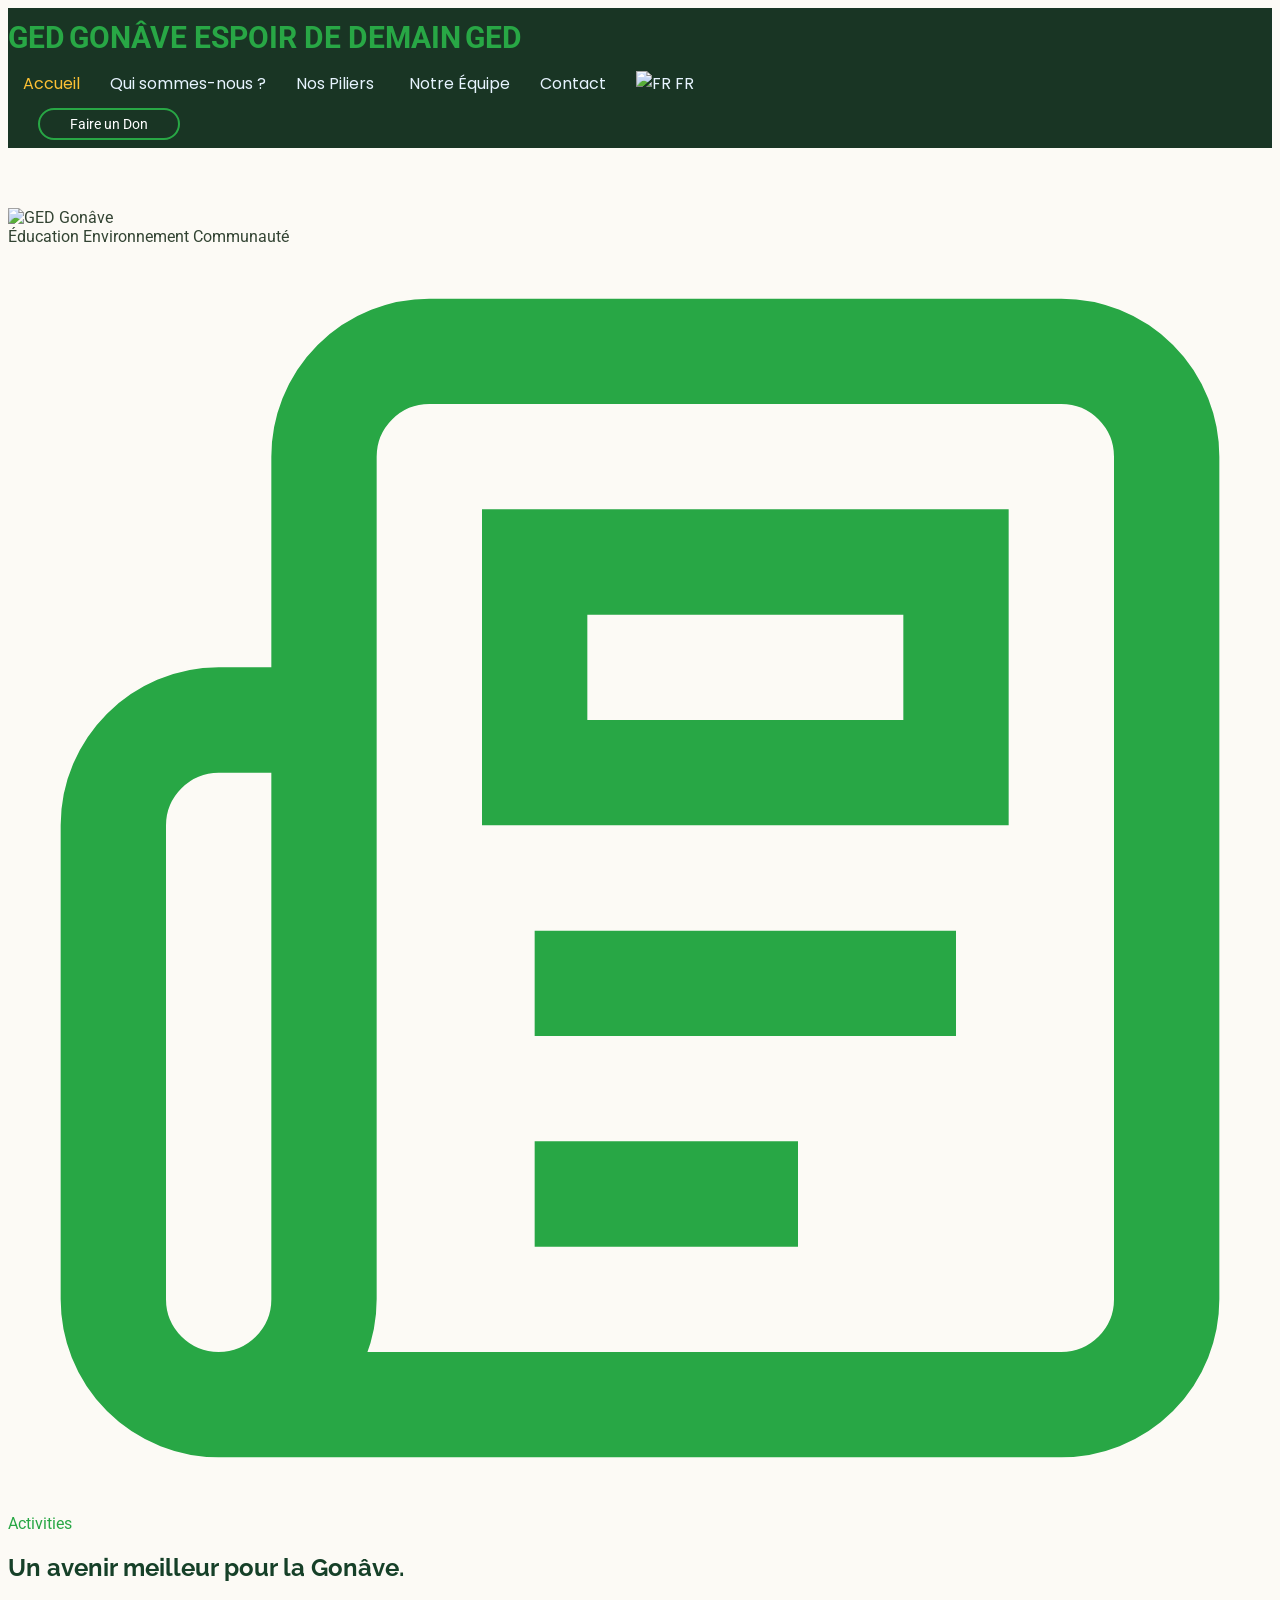
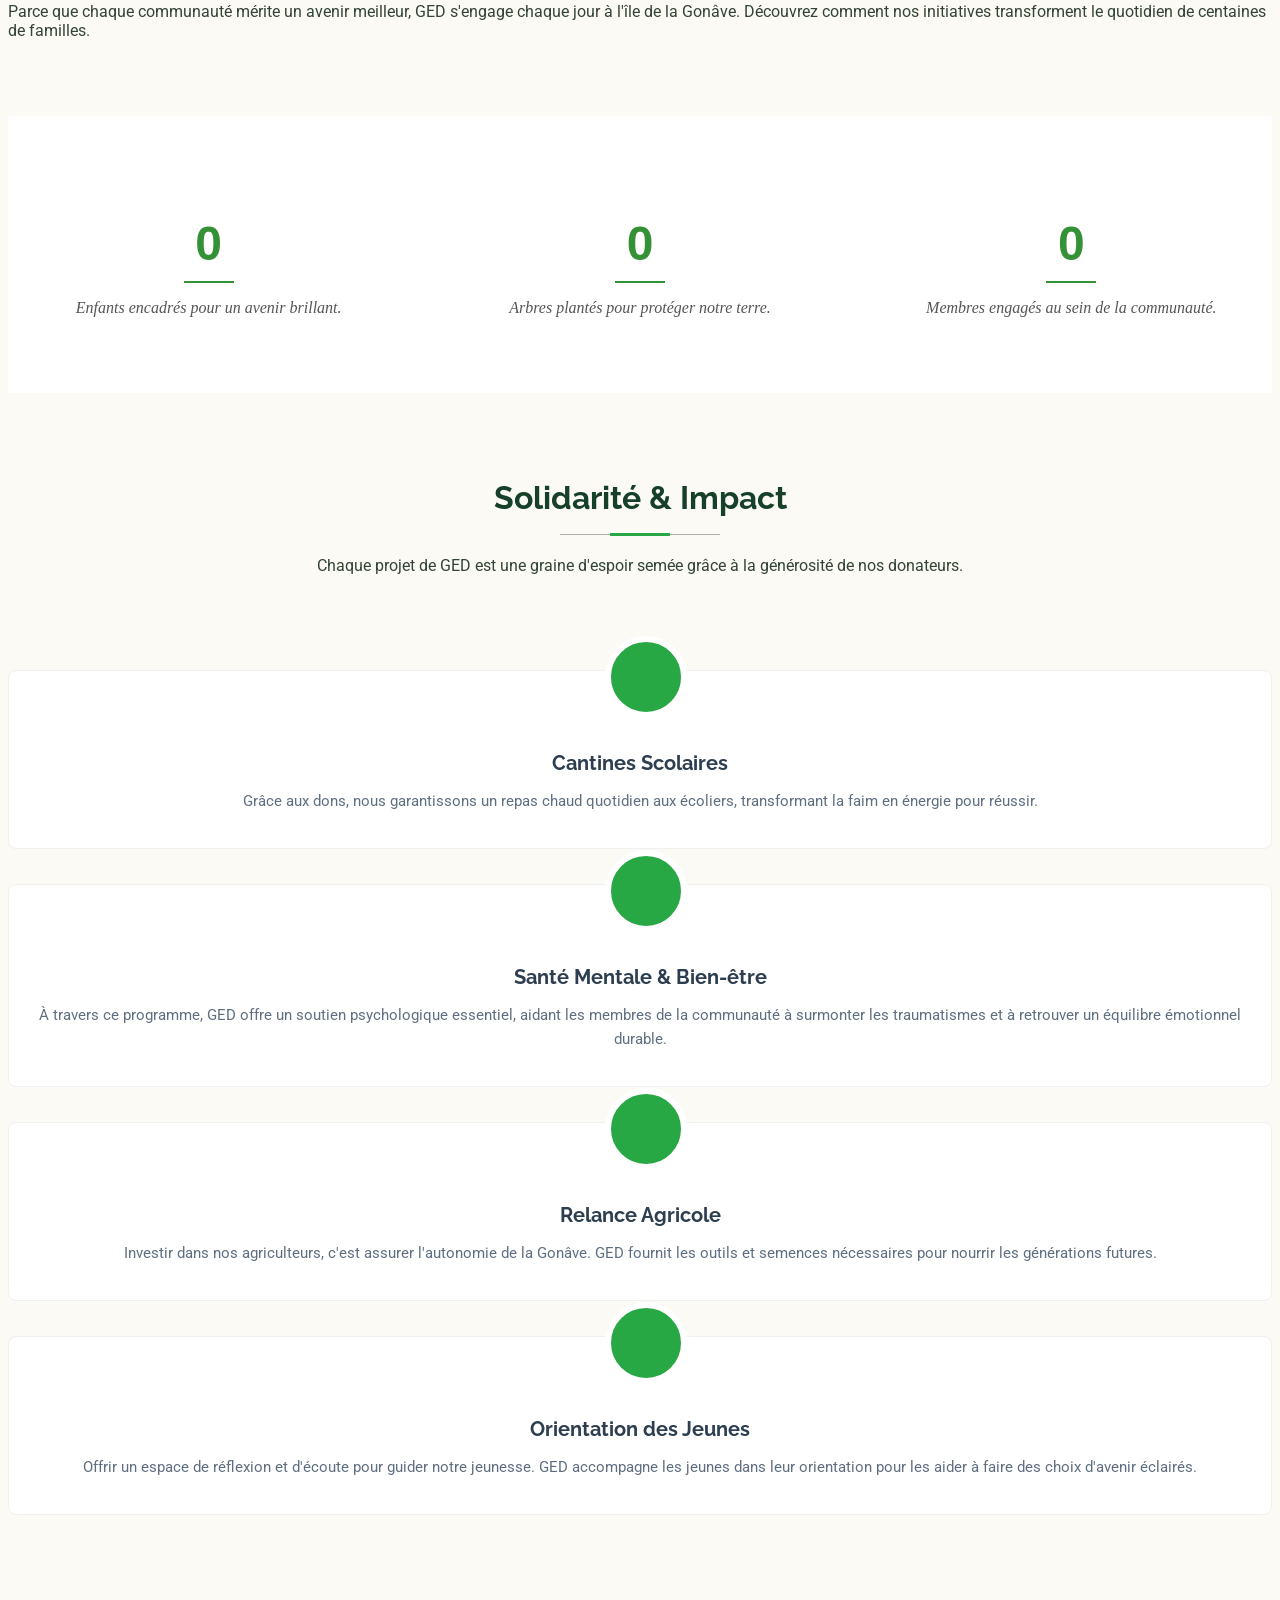
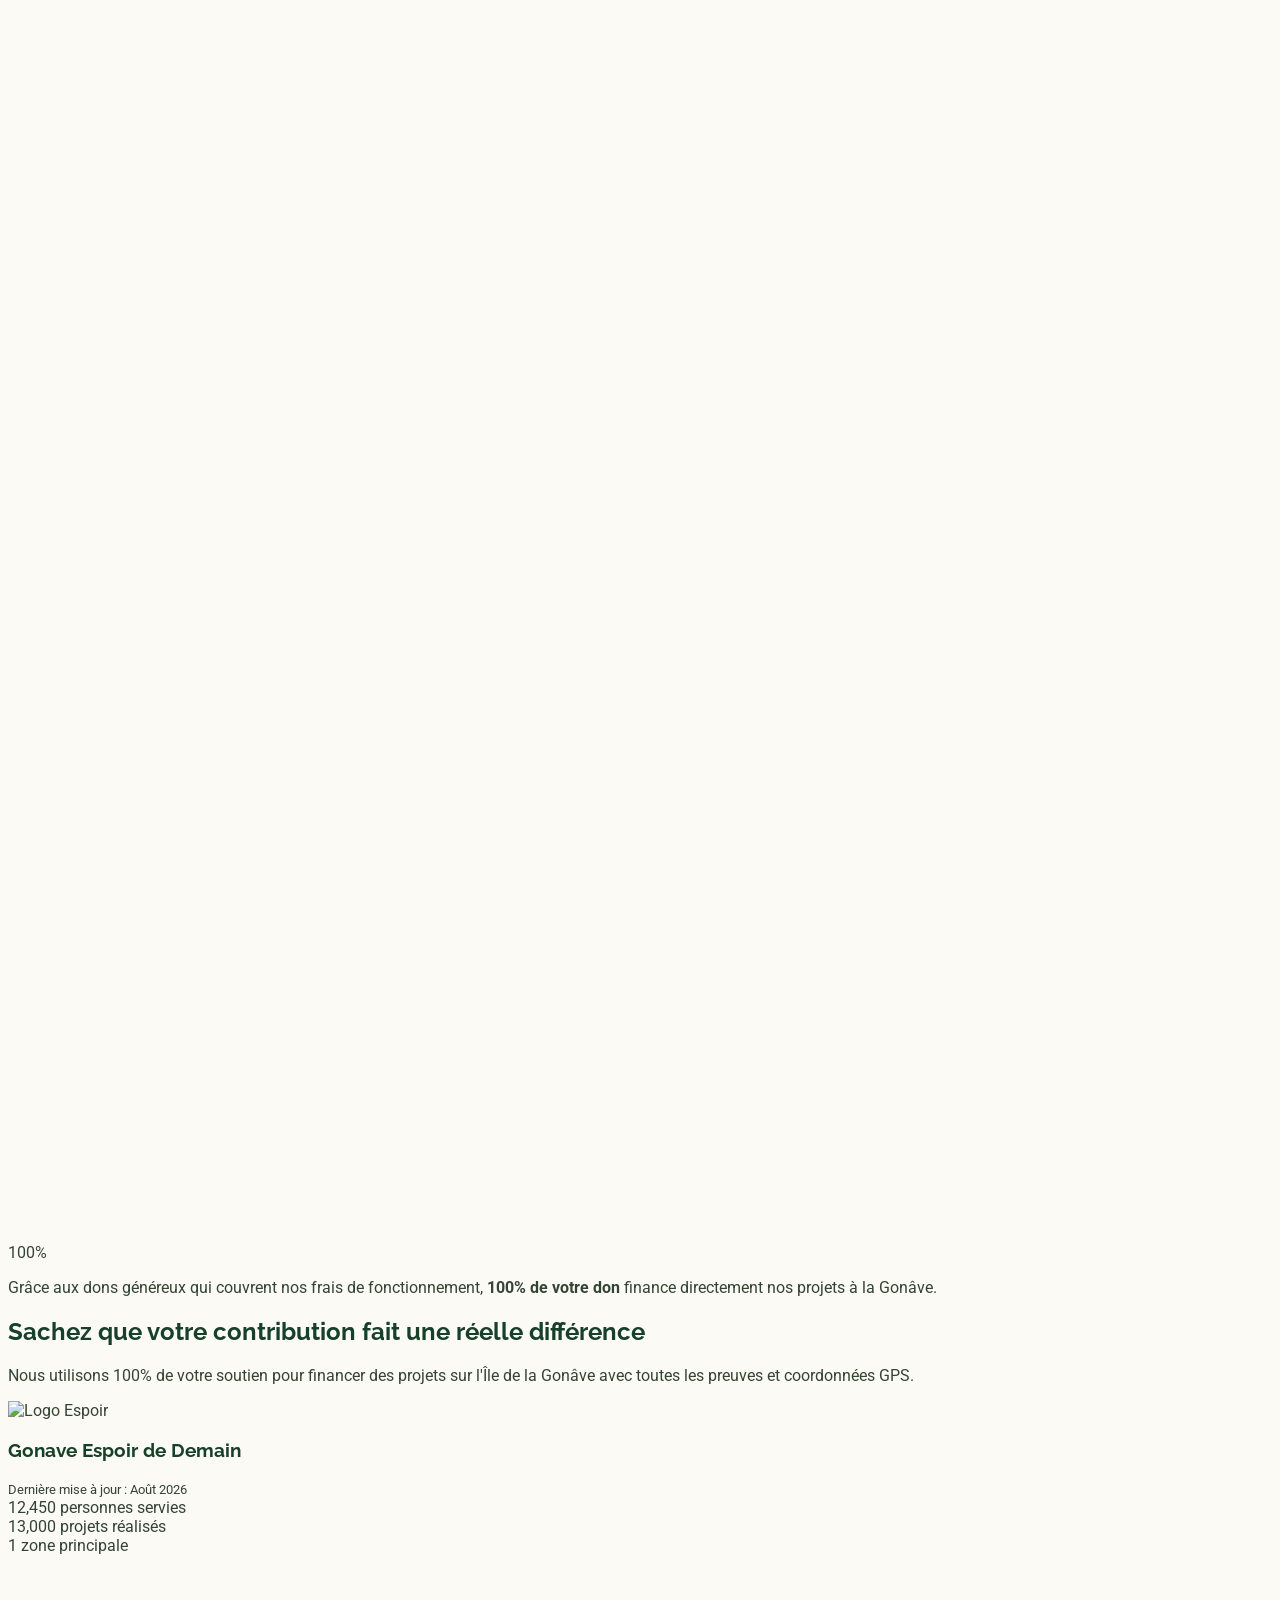
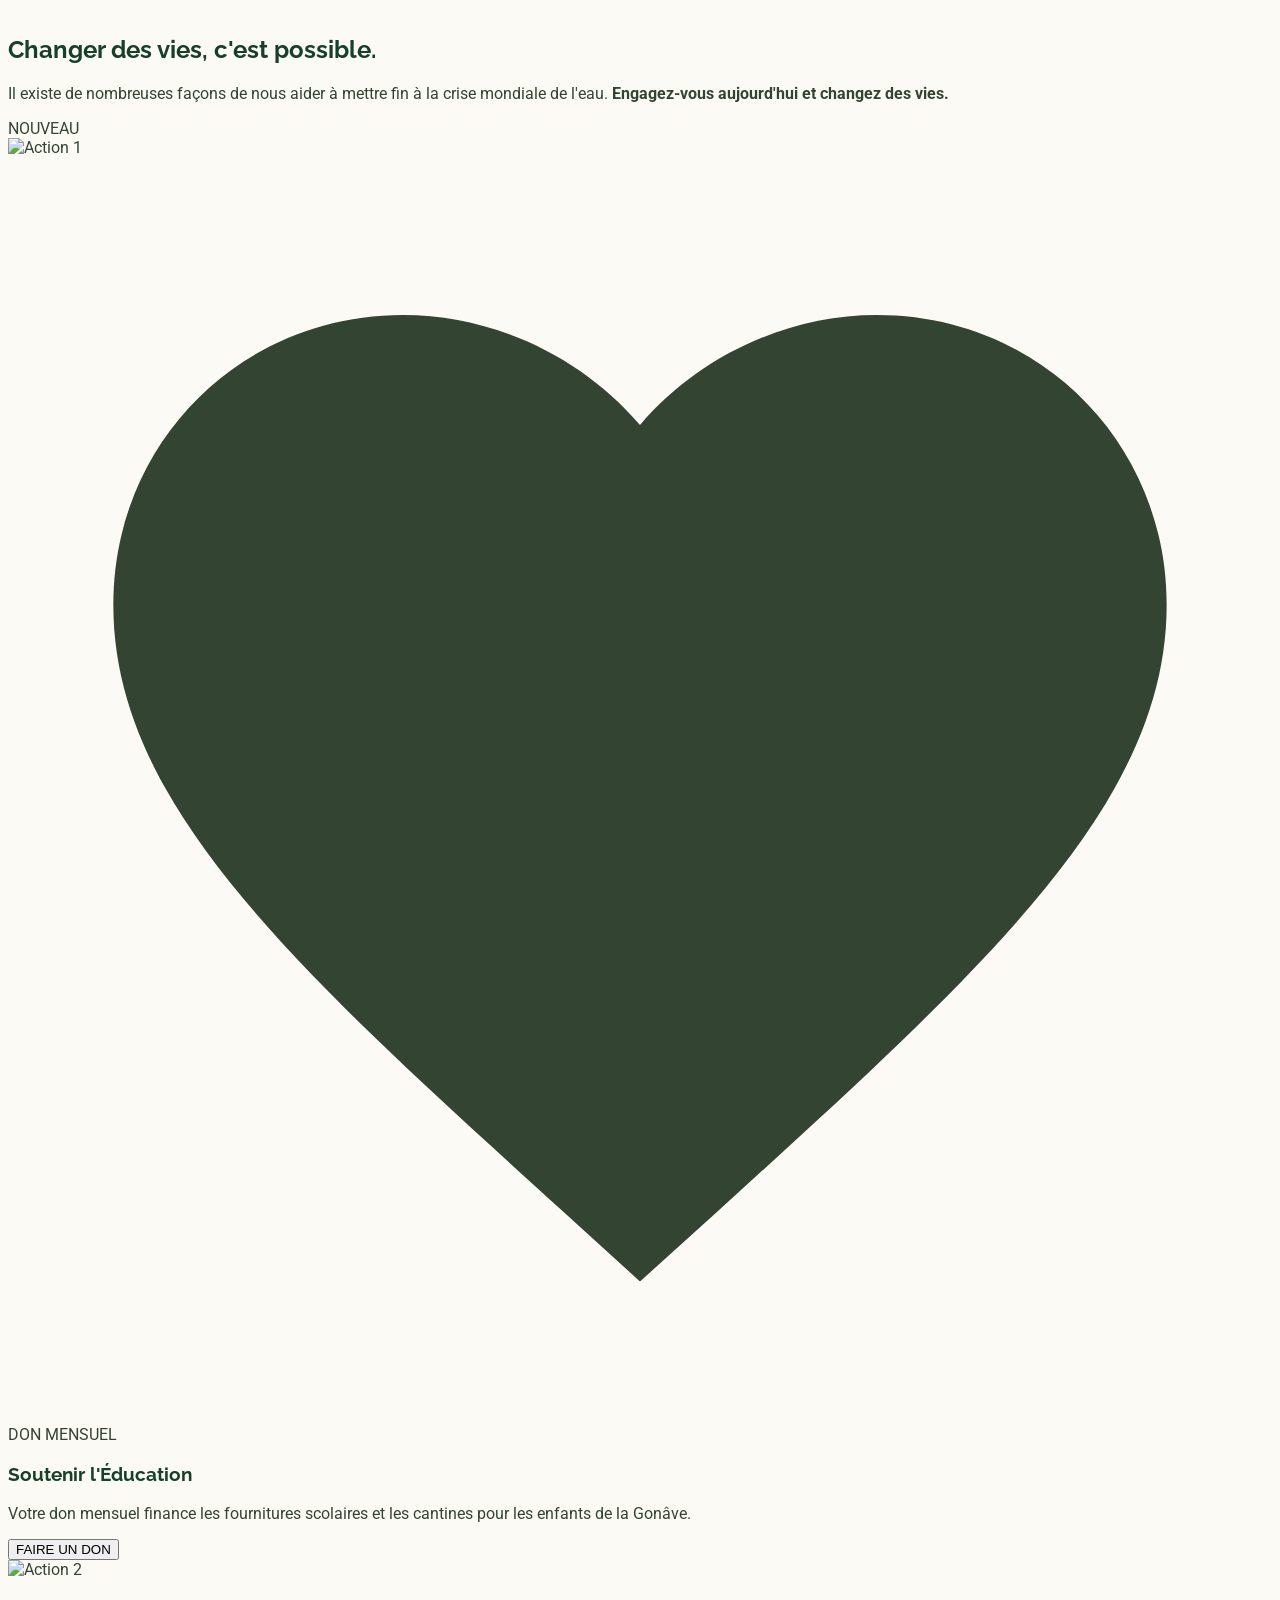
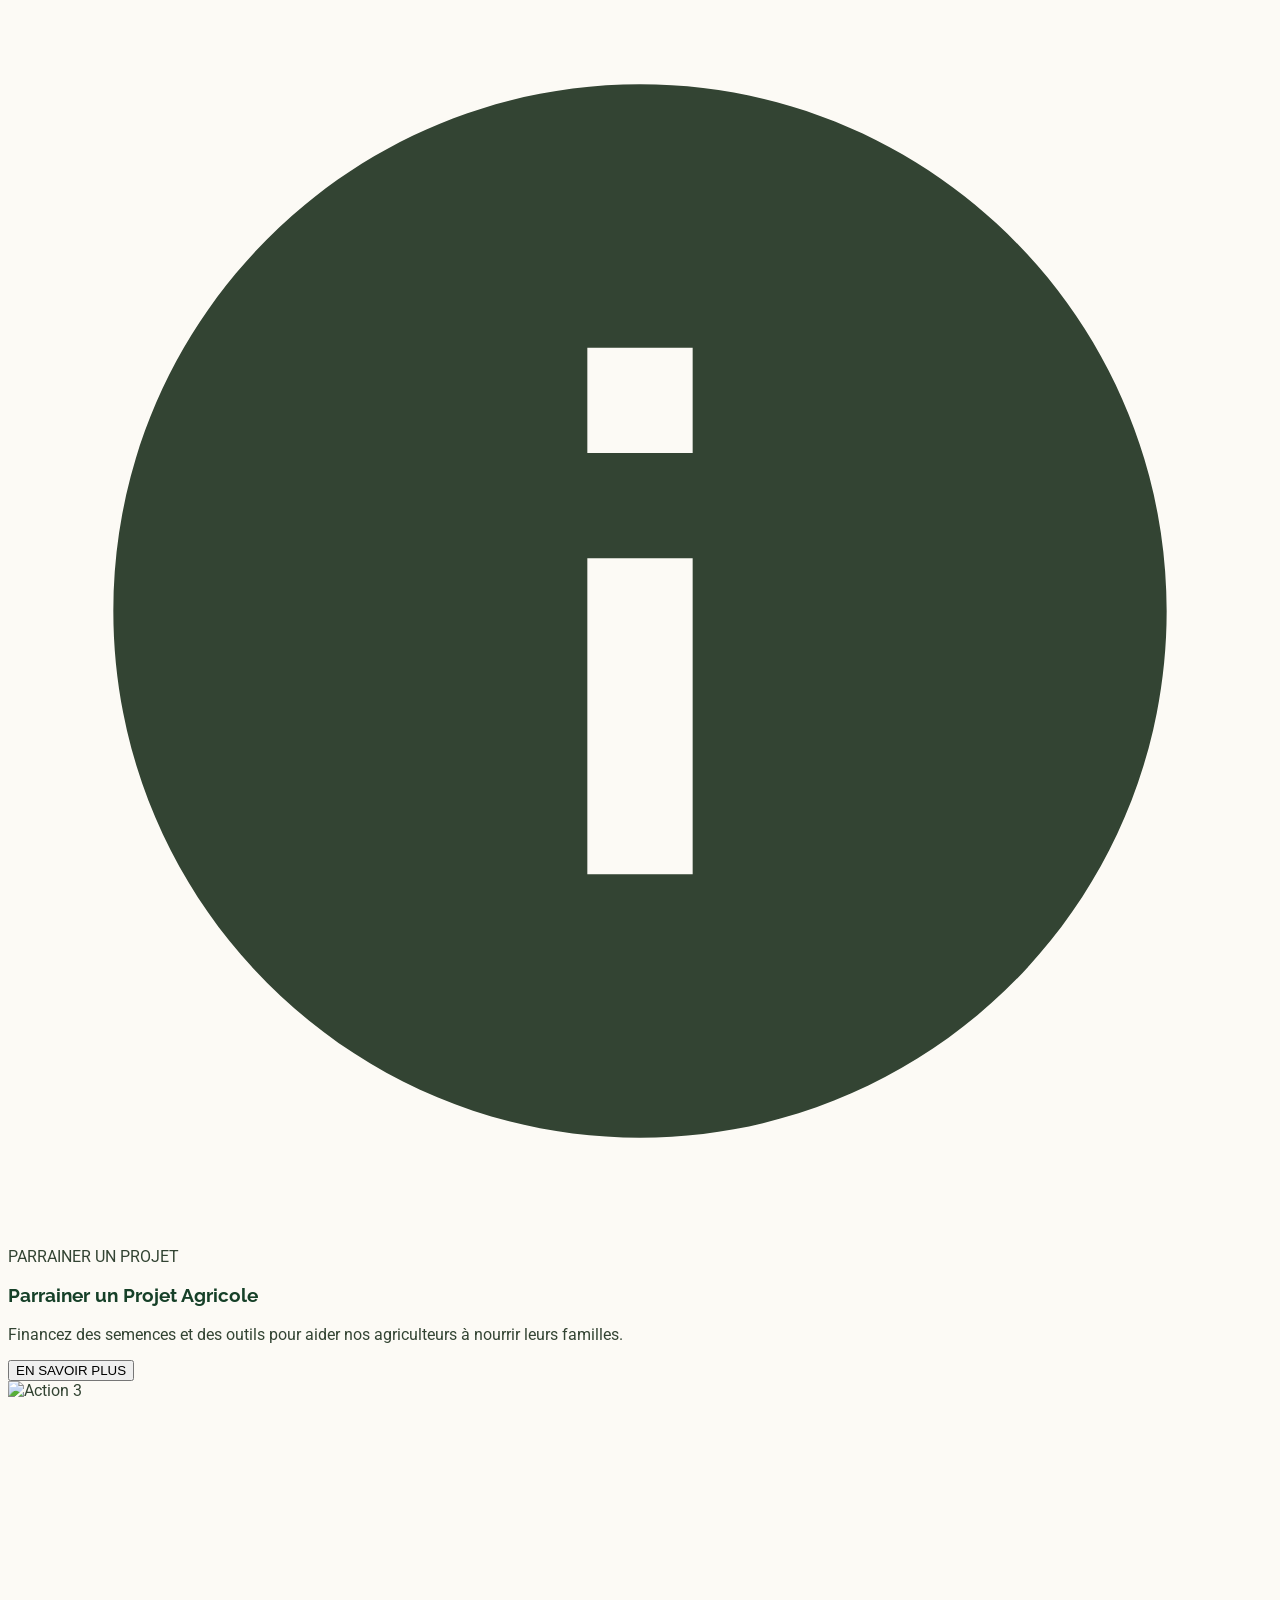
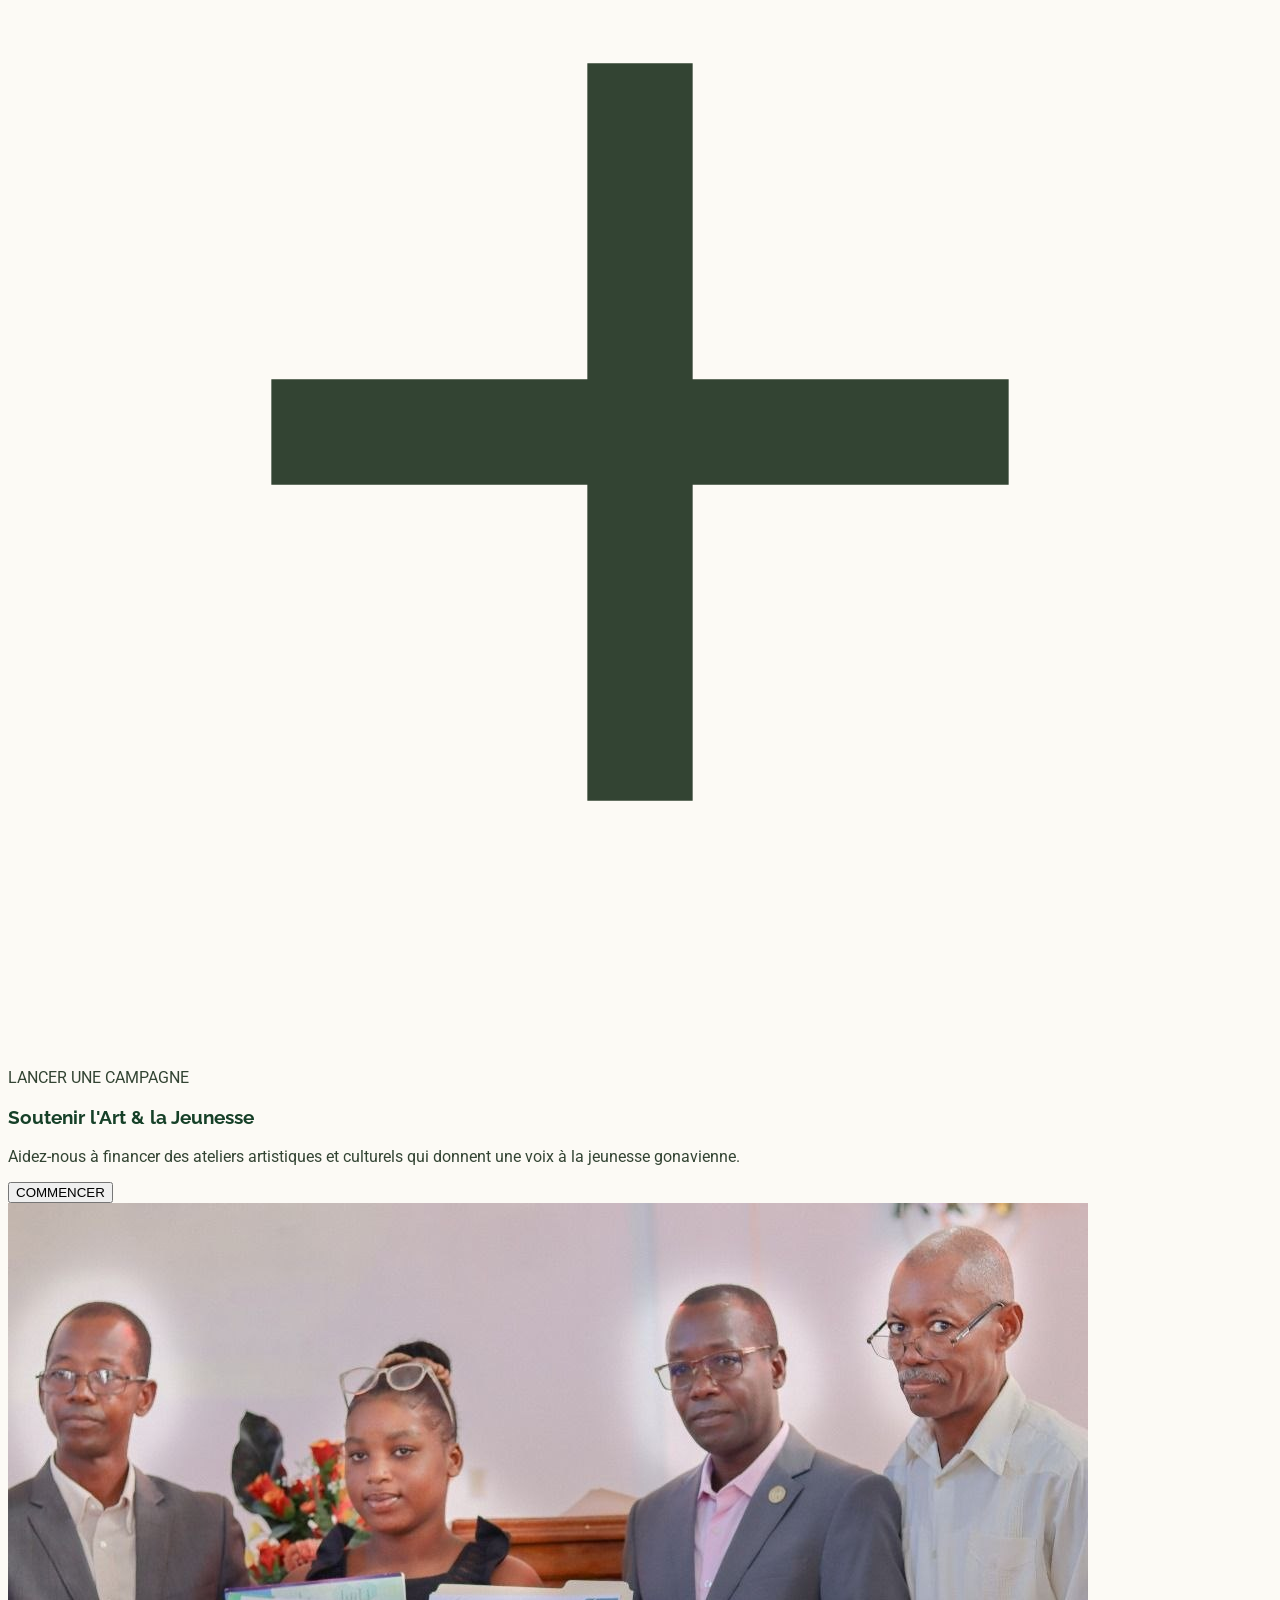
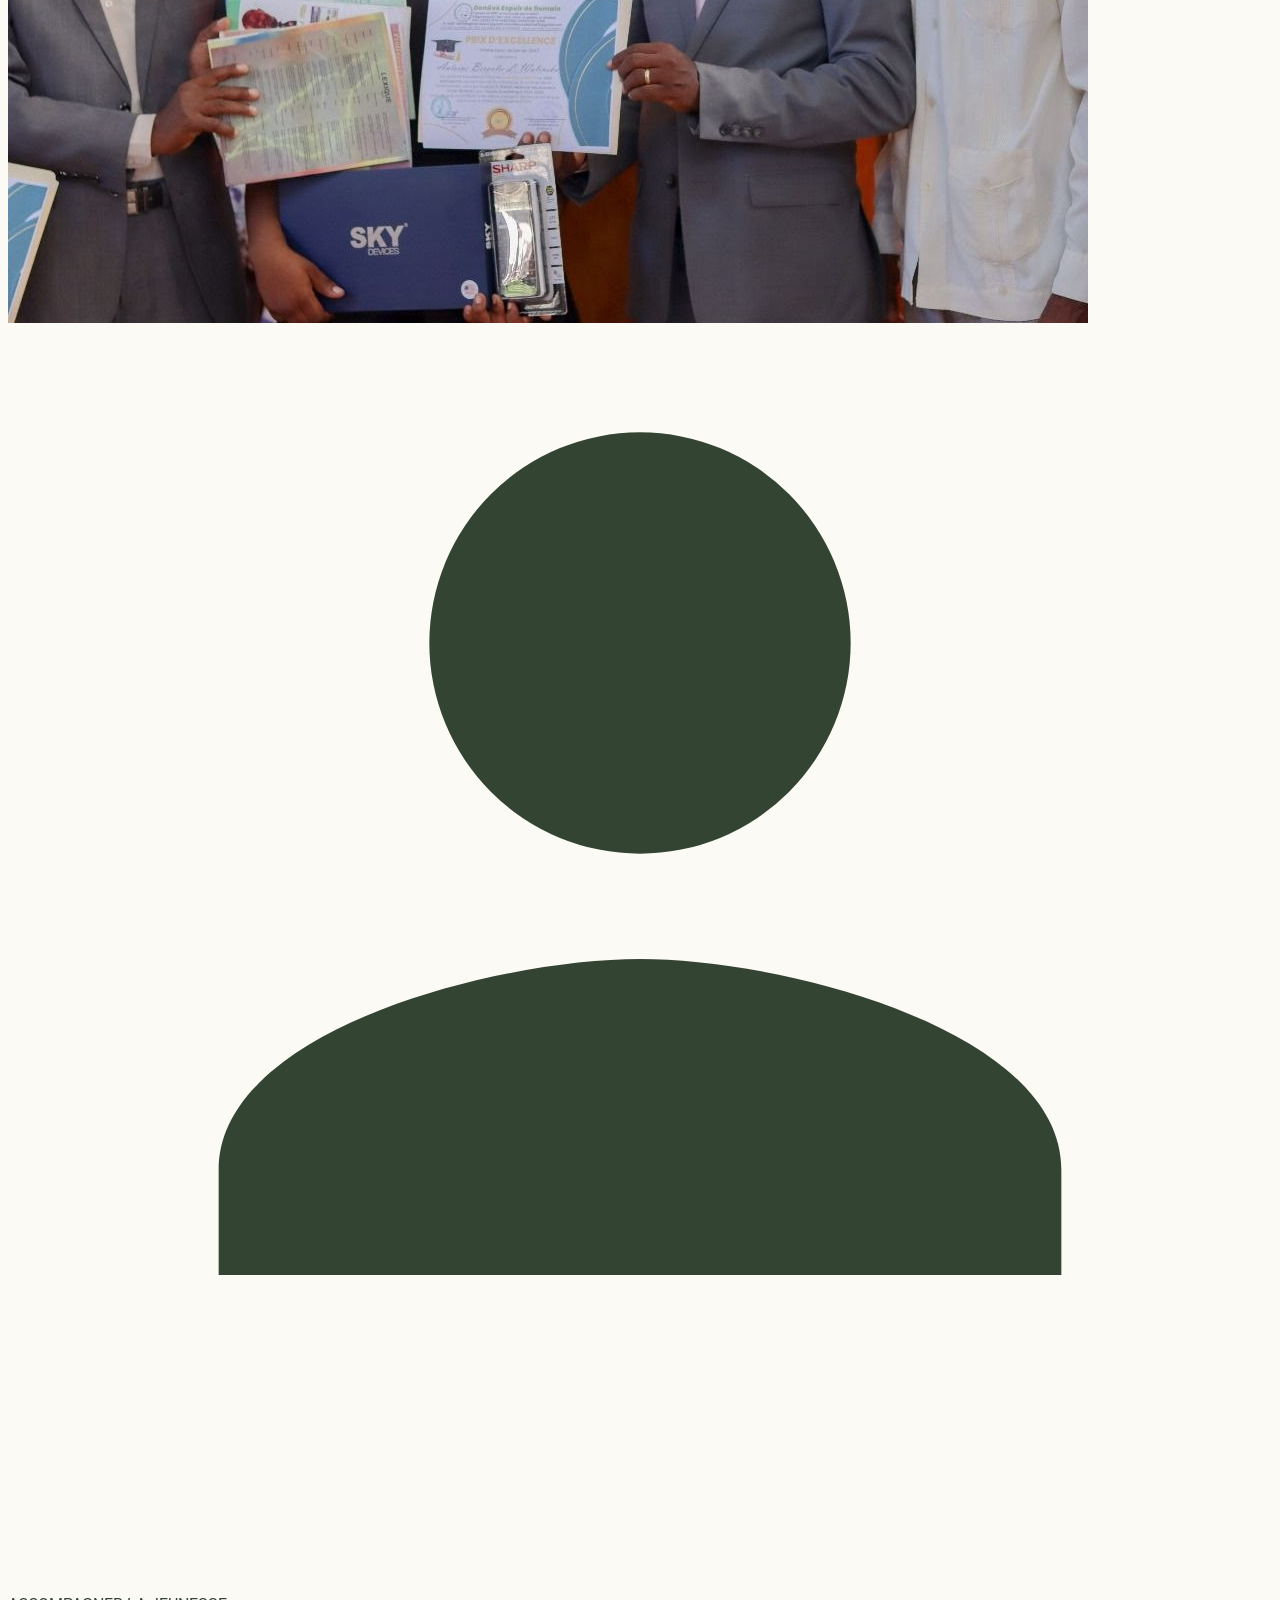
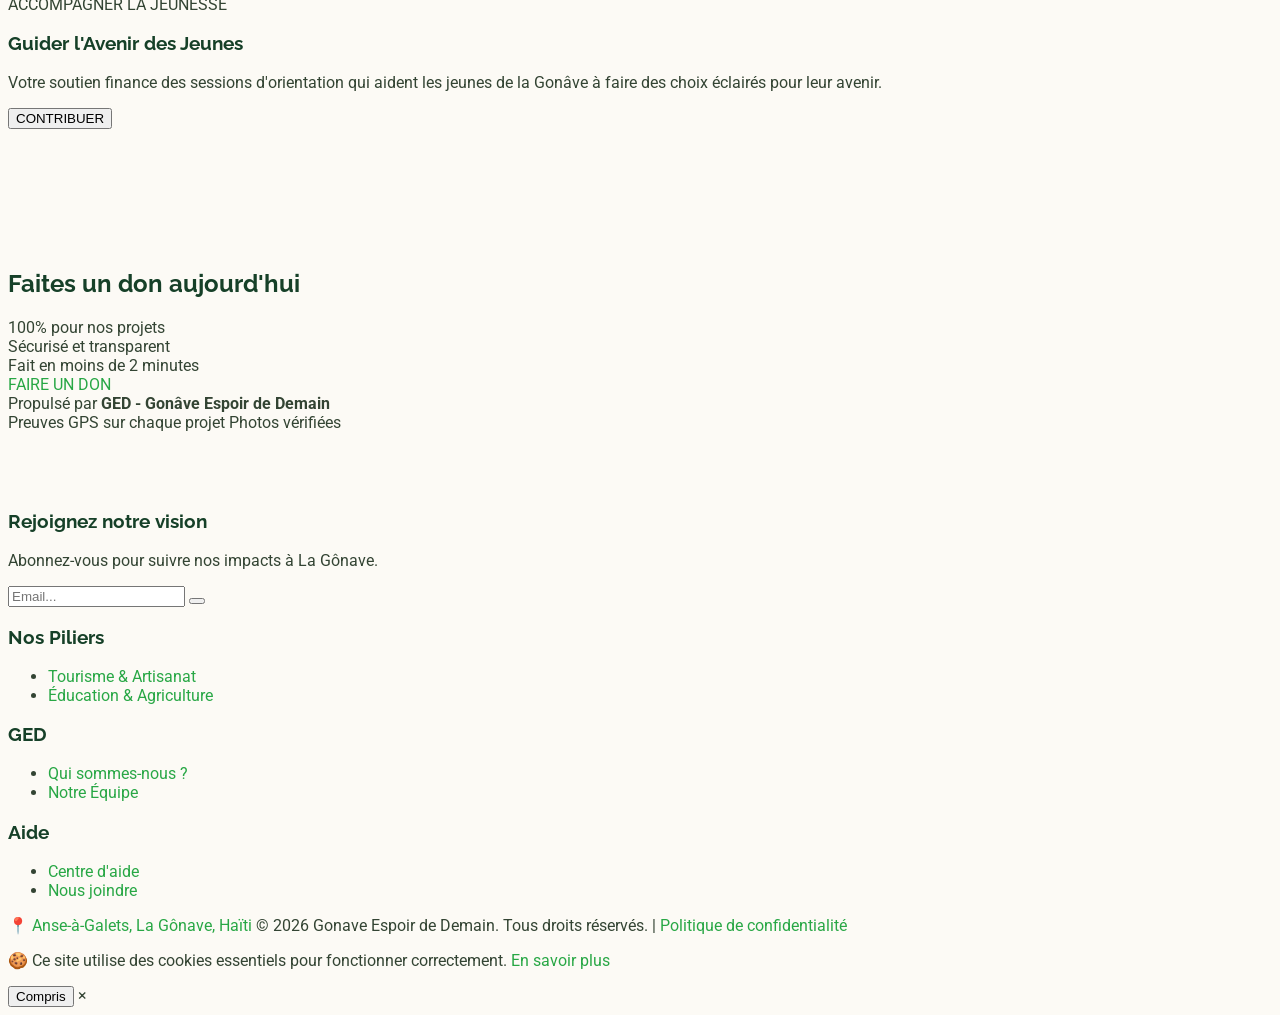
==== commit 6d71cd7e: "Add files via upload" ====
--- a/index.html
+++ b/index.html
@@ -16,20 +16,20 @@
   <meta name="twitter:title" content="GED - Gonave Espoir de Demain">
   <meta name="twitter:description" content="Bâtir un héritage d'autosuffisance et de savoir à La Gonâve.">
   <meta name="twitter:image" content="https://gonavespoirdemain.org/assets/img/x.jpg">
-  
+
   <meta name="description" content="">
   <meta name="keywords" content="">
 
-  <!-- Favicons -->
-  <link href="assets/img/favicon.png" rel="icon">
-  <link href="assets/img/apple-touch-icon.png" rel="apple-touch-icon">
-
-  <!-- Fonts -->
+
+  <link rel="apple-touch-icon" sizes="180x180" href="assets/img/apple-touch-icon.png">
+<link rel="icon" type="image/png" sizes="32x32" href="assets/img/favicon-32x32.png">
+<link rel="icon" type="image/png" sizes="16x16" href="assets/img/favicon-16x16.png">
+<link rel="manifest" href="assets/img/site.webmanifest">
+
+<link href="https://fonts.googleapis.com/css2?family=Archivo+Black&display=swap" rel="stylesheet">
   <link href="https://fonts.googleapis.com" rel="preconnect">
   <link href="https://fonts.gstatic.com" rel="preconnect" crossorigin>
   <link href="https://fonts.googleapis.com/css2?family=Roboto:ital,wght@0,100;0,300;0,400;0,500;0,700;0,900;1,100;1,300;1,400;1,500;1,700;1,900&family=Poppins:ital,wght@0,100;0,200;0,300;0,400;0,500;0,600;0,700;0,800;0,900;1,100;1,200;1,300;1,400;1,500;1,600;1,700;1,800;1,900&family=Raleway:ital,wght@0,100;0,200;0,300;0,400;0,500;0,600;0,700;0,800;0,900;1,100;1,200;1,300;1,400;1,500;1,600;1,700;1,800;1,900&display=swap" rel="stylesheet">
-
-
 
   <link href="assets/vendor/bootstrap/css/bootstrap.min.css" rel="stylesheet">
   <link href="assets/vendor/bootstrap-icons/bootstrap-icons.css" rel="stylesheet">
@@ -37,504 +37,322 @@
   <link href="assets/vendor/glightbox/css/glightbox.min.css" rel="stylesheet">
   <link href="assets/vendor/swiper/swiper-bundle.min.css" rel="stylesheet">
 
-
   <link href="assets/css/main.css" rel="stylesheet">
 
+  <link href="https://api.mapbox.com/mapbox-gl-js/v3.0.1/mapbox-gl.css" rel="stylesheet" />
+  <script src="https://api.mapbox.com/mapbox-gl-js/v3.0.1/mapbox-gl.js"></script>
+  <script src="https://api.mapbox.com/mapbox-gl-js/plugins/mapbox-gl-geocoder/v5.0.0/mapbox-gl-geocoder.min.js"></script>
+  <link rel="stylesheet" href="https://api.mapbox.com/mapbox-gl-js/plugins/mapbox-gl-geocoder/v5.0.0/mapbox-gl-geocoder.css" type="text/css">
 </head>
 
 <body class="index-page">
 
-  <header id="header" class="header d-flex align-items-center fixed-top">
-  
-</header>
-
-   
-    
-<section id="Akey"  class="spring-section">
-  <div class="photo-container">
-    <img src="assets/img/service4.jpg" alt="Impact 1" class="img-tilt left">
-    <img src="assets/img/r1.jpg" alt="Impact 2" class="img-tilt center">
-    <img src="assets/img/services-2.jpg" alt="Impact 3" class="img-tilt right">
-  </div>
-
- <div class="spring-text">
-    <h2>Bâtir un héritage d'autosuffisance et de savoir.</h2>
-    <p>Ne soyez pas qu'un spectateur. Engagez-vous à nos côtés pour bâtir une communauté forte, instruite et fière de ses racines.</p>
-
-    <p class="mobile-only-text">
-    Chaque enfant mérite une chance de réussir. En rejoignant GED, vous participez à bâtir des écoles, soutenir l'agriculture locale et préserver notre culture pour les générations futures.
-</p>
-    
-   <div class="action-wrapper">
-    <div class="scroll-side left" id="scroll-left">
-        <span></span>
-        <span></span>
-        <span></span>
-    </div>
-
-    <a href="Enraciner_l'espoir.html" class="btn-spring">ENRACINER L'ESPOIR</a>
-
-    <div class="scroll-side right" id="scroll-right">
-        <span></span>
-        <span></span>
-        <span></span>
-    </div>
+  <header id="header" class="header d-flex align-items-center fixed-top"></header>
+
+  <section id="about" class="hero-split-section">
+    <div class="hero-glow-overlay"></div>
+
+    <div class="hero-bg-wrapper">
+      <img src="assets/img/ese.jpg" alt="GED Gonâve" class="hero-bg-img">
+    </div>
+
+    <div class="container hero-container-align">
+      <div class="hero-split-content">
+
+        <div class="hero-top-bar">
+          <div class="hero-pillars">
+            <span class="pillar-tag" data-i18n="hero2_pillar1">Éducation</span>
+            <span class="pillar-tag" data-i18n="hero2_pillar2">Environnement</span>
+            <span class="pillar-tag" data-i18n="hero2_pillar3">Communauté</span>
+          </div>
+
+          <a href="Activités & Événements - Gonave Espoir de Demain.html" class="activity-live-badge">
+            <span class="live-pulse-container">
+              <span class="pulse-ring"></span>
+              <span class="pulse-core"></span>
+            </span>
+            <svg class="news-icon" viewBox="0 0 24 24" fill="none" stroke="currentColor" stroke-width="2">
+              <path d="M4 22h16a2 2 0 0 0 2-2V4a2 2 0 0 0-2-2H8a2 2 0 0 0-2 2v16a2 2 0 0 1-2 2Zm0 0a2 2 0 0 1-2-2v-9c0-1.1.9-2 2-2h2"></path>
+              <path d="M18 14h-8"></path>
+              <path d="M15 18h-5"></path>
+              <path d="M10 6h8v4h-8z"></path>
+            </svg>
+            <span class="activity-text" data-i18n="hero2_activities_btn">Activities</span>
+          </a>
+        </div>
+
+        <h1 data-i18n="about_title" class="hero-title">
+          Un avenir meilleur pour la Gonâve.
+        </h1>
+
+        <p class="hero-description" data-i18n="about_text">
+          Parce que chaque communauté mérite un avenir meilleur, GED s'engage chaque jour à l'île de la Gonâve. Découvrez comment nos initiatives transforment le quotidien de centaines de familles.
+        </p>
+
+      </div>
+    </div>
+  </section>
+
+  <section class="stats-section">
+    <div class="container">
+      <div class="stat-item">
+        <h2 class="counter" data-target="500">0</h2>
+        <div class="stat-line"></div>
+        <p data-i18n="stats_children">Enfants encadrés pour un avenir brillant.</p>
+      </div>
+      <div class="stat-item">
+        <h2 class="counter" data-target="1000">0</h2>
+        <div class="stat-line"></div>
+        <p data-i18n="stats_trees">Arbres plantés pour protéger notre terre.</p>
+      </div>
+      <div class="stat-item">
+        <h2 class="counter" data-target="500">0</h2>
+        <div class="stat-line"></div>
+        <p data-i18n="stats_members">Membres engagés au sein de la communauté.</p>
+      </div>
+    </div>
+  </section>
+
+  <section id="services" class="services section">
+    <div class="container section-title" data-aos="fade-up">
+      <h2 data-i18n="services_title">Solidarité & Impact</h2>
+      <p data-i18n="services_desc">Chaque projet de GED est une graine d'espoir semée grâce à la générosité de nos donateurs.</p>
+    </div>
+
+    <div class="container">
+      <div class="row gy-4">
+        <div class="col-lg-6 col-md-6" data-aos="fade-up" data-aos-delay="100">
+          <div class="service-item position-relative">
+            <div class="icon"><i class="bi bi-heart-pulse"></i></div>
+            <h3 data-i18n="services_item1_title">Cantines Scolaires</h3>
+            <p data-i18n="services_item1_text">Grâce aux dons, nous garantissons un repas chaud quotidien aux écoliers, transformant la faim en énergie pour réussir.</p>
+          </div>
+        </div>
+
+        <div class="col-lg-6 col-md-6" data-aos="fade-up" data-aos-delay="200">
+          <div class="service-item position-relative">
+            <div class="icon"><i class="bi bi-person-check-fill"></i></div>
+            <h3 data-i18n="services_item2_title">Santé Mentale & Bien-être</h3>
+            <p data-i18n="services_item2_text">À travers ce programme, GED offre un soutien psychologique essentiel, aidant les membres de la communauté à surmonter les traumatismes et à retrouver un équilibre émotionnel durable.</p>
+          </div>
+        </div>
+
+        <div class="col-lg-6 col-md-6" data-aos="fade-up" data-aos-delay="400">
+          <div class="service-item position-relative">
+            <div class="icon"><i class="bi bi-flower1"></i></div>
+            <h3 data-i18n="services_item3_title">Relance Agricole</h3>
+            <p data-i18n="services_item3_text">Investir dans nos agriculteurs, c'est assurer l'autonomie de la Gonâve. GED fournit les outils et semences nécessaires pour nourrir les générations futures.</p>
+          </div>
+        </div>
+
+        <div class="col-lg-6 col-md-6" data-aos="fade-up" data-aos-delay="400">
+          <div class="service-item position-relative">
+            <div class="icon"><i class="bi bi-people"></i></div>
+            <h3 data-i18n="services_item4_title">Orientation des Jeunes</h3>
+            <p data-i18n="services_item4_text">Offrir un espace de réflexion et d'écoute pour guider notre jeunesse. GED accompagne les jeunes dans leur orientation pour les aider à faire des choix d'avenir éclairés.</p>
+          </div>
+        </div>
+      </div>
+    </div>
+  </section>
+
+  <div class="ged-donation-card">
+    <div class="circle-loader-container">
+      <svg class="svg-spinner" viewBox="0 0 50 50">
+        <circle class="circle-bg" cx="25" cy="25" r="20" fill="none" stroke-width="3.5"></circle>
+        <circle class="circle-line" cx="25" cy="25" r="20" fill="none" stroke-width="3.5"></circle>
+      </svg>
+      <span class="percentage-text">100%</span>
+    </div>
+
+    <div class="card-content">
+      <p data-i18n-html="donation_card_text">
+        Grâce aux dons généreux qui couvrent nos frais de fonctionnement,
+        <strong>100% de votre don</strong> finance directement nos projets à la Gonâve.
+      </p>
+    </div>
+  </div>
+
+  <div class="hero-section">
+    <h2 data-i18n="impact_hero_title">Sachez que votre contribution fait une réelle différence</h2>
+    <p data-i18n="impact_hero_text">Nous utilisons 100% de votre soutien pour financer des projets sur l'Île de la Gonâve avec toutes les preuves et coordonnées GPS.</p>
+  </div>
+
+  <div class="map-card-container">
+    <div class="stats-header">
+      <div class="brand-title">
+        <img src="assets/img/logo.jpg" alt="Logo Espoir" class="brand-logo">
+        <div class="brand-text">
+          <h3>Gonave Espoir de Demain</h3>
+          <small data-i18n="map_last_update">Dernière mise à jour : Août 2026</small>
+        </div>
+      </div>
+
+      <div class="stats-group">
+        <div class="divider"></div>
+        <div class="stat-item">
+          <span class="number">12,450</span>
+          <span class="label" data-i18n="map_stat1_label">personnes servies</span>
+        </div>
+        <div class="divider"></div>
+        <div class="stat-item">
+          <span class="number">13,000</span>
+          <span class="label" data-i18n="map_stat2_label">projets réalisés</span>
+        </div>
+        <div class="divider"></div>
+        <div class="stat-item">
+          <span class="number">1</span>
+          <span class="label" data-i18n="map_stat3_label">zone principale</span>
+        </div>
+      </div>
+    </div>
+
+    <div id="map"></div>
+  </div>
+
+  <section class="action-section">
+    <div class="action-header">
+      <h2 data-i18n="action2_title">Changer des vies, c'est possible.</h2>
+      <p>
+        <span data-i18n="action2_subtitle_text">Il existe de nombreuses façons de nous aider à mettre fin à la crise mondiale de l'eau.</span>
+        <strong data-i18n="action2_subtitle_strong">Engagez-vous aujourd'hui et changez des vies.</strong>
+      </p>
+    </div>
+
+    <div class="action-carousel">
+
+      <div class="action-card">
+        <div class="action-badge">
+          <span data-i18n="action2_badge_new">NOUVEAU</span>
+        </div>
+        <div class="action-card-img">
+          <img src="assets/img/donar.jfif" alt="Action 1">
+        </div>
+        <div class="action-footer">
+          <div class="icon-circle">
+            <svg viewBox="0 0 24 24" fill="currentColor">
+              <path d="M12 21.35l-1.45-1.32C5.4 15.36 2 12.28 2 8.5 2 5.42 4.42 3 7.5 3c1.74 0 3.41.81 4.5 2.09C13.09 3.81 14.76 3 16.5 3 19.58 3 22 5.42 22 8.5c0 3.78-3.4 6.86-8.55 11.54L12 21.35z"/>
+            </svg>
+          </div>
+         <span data-i18n="action2_card1_label">DON MENSUEL</span>
+  </div>
+  <div class="action-hover">
+    <h3 data-i18n="action2_card1_title">Soutenir l'Éducation</h3>
+    <p data-i18n="action2_card1_text">Votre don mensuel finance les fournitures scolaires et les cantines pour les enfants de la Gonâve.</p>
+    <button data-i18n="action2_card1_btn">FAIRE UN DON</button>
+  </div>
 </div>
+
+<div class="action-card">
+  <div class="action-card-img">
+    <img src="assets/img/Parainer.jfif" alt="Action 2">
+  </div>
+  <div class="action-footer">
+    <div class="icon-circle">
+      <svg viewBox="0 0 24 24" fill="currentColor">
+        <path d="M12 2C6.48 2 2 6.48 2 12s4.48 10 10 10 10-4.48 10-10S17.52 2 12 2zm1 15h-2v-6h2v6zm0-8h-2V7h2v2z"/>
+      </svg>
+    </div>
+    <span data-i18n="action2_card2_label">PARRAINER UN PROJET</span>
+  </div>
+  <div class="action-hover">
+    <h3 data-i18n="action2_card2_title">Parrainer un Projet Agricole</h3>
+    <p data-i18n="action2_card2_text">Financez des semences et des outils pour aider nos agriculteurs à nourrir leurs familles.</p>
+    <button data-i18n="action2_card2_btn">EN SAVOIR PLUS</button>
+  </div>
 </div>
 
+<div class="action-card">
+  <div class="action-card-img">
+    <img src="assets/img/Hero section.jpg" alt="Action 3">
+  </div>
+  <div class="action-footer">
+    <div class="icon-circle">
+      <svg viewBox="0 0 24 24" fill="currentColor">
+        <path d="M19 13h-6v6h-2v-6H5v-2h6V5h2v6h6v2z"/>
+      </svg>
+    </div>
+    <span data-i18n="action2_card3_label">LANCER UNE CAMPAGNE</span>
+  </div>
+  <div class="action-hover">
+    <h3 data-i18n="action2_card3_title">Soutenir l'Art & la Jeunesse</h3>
+    <p data-i18n="action2_card3_text">Aidez-nous à financer des ateliers artistiques et culturels qui donnent une voix à la jeunesse gonavienne.</p>
+    <button data-i18n="action2_card3_btn">COMMENCER</button>
+        </div>
+      </div>
+
+
+      <div class="action-card">
+  <div class="action-card-img">
+    <img src="assets/img/r1.jpg" alt="Action 4">
+  </div>
+  <div class="action-footer">
+    <div class="icon-circle">
+      <svg viewBox="0 0 24 24" fill="currentColor">
+        <path d="M12 12c2.7 0 8 1.34 8 4v2H4v-2c0-2.66 5.3-4 8-4zm0-2a4 4 0 1 0 0-8 4 4 0 0 0 0 8z"/>
+      </svg>
+    </div>
+    <span data-i18n="action2_card4_label">ACCOMPAGNER LA JEUNESSE</span>
+  </div>
+  <div class="action-hover">
+    <h3 data-i18n="action2_card4_title">Guider l'Avenir des Jeunes</h3>
+    <p data-i18n="action2_card4_text">Votre soutien finance des sessions d'orientation qui aident les jeunes de la Gonâve à faire des choix éclairés pour leur avenir.</p>
+    <button data-i18n="action2_card4_btn">CONTRIBUER</button>
+  </div>
+</div>
+    </div>
+  </section>
+
+<section>
+  <div class="ged-will-card">
+  <div class="ged-will-section">
+    <div class="ged-will-left">
+      <h2>Faites un don aujourd'hui</h2>
+      <div class="ged-will-features">
+        <div class="ged-will-feature">
+          <i class="bi bi-currency-dollar"></i>
+          <span>100% pour nos projets</span>
+        </div>
+        <div class="ged-will-feature">
+          <i class="bi bi-shield-check"></i>
+          <span>Sécurisé et transparent</span>
+        </div>
+        <div class="ged-will-feature">
+          <i class="bi bi-clock"></i>
+          <span>Fait en moins de 2 minutes</span>
+        </div>
+      </div>
+    </div>
+
+    <a href="don.html" class="ged-will-btn">FAIRE UN DON</a>
+  </div>
+
+  <div class="ged-will-divider"></div>
+
+  <div class="ged-will-footer">
+    <span>Propulsé par <strong>GED - Gonâve Espoir de Demain</strong> <i class="bi bi-patch-check-fill" style="color:#28a745; font-size:0.9rem;"></i></span>
+    <div class="ged-will-badges">
+      <span class="ged-will-badge"><i class="bi bi-geo-alt-fill"></i> Preuves GPS sur chaque projet</span>
+      <span class="ged-will-badge"><i class="bi bi-camera-fill"></i> Photos vérifiées</span>
+    </div>
+  </div>
+</div>
 </section>
 
 
-
-    <!-- About Section -->
-    <section id="about" class="about section">
-
-      <div class="container">
-
-        <div class="row gy-4">
-
-          <div class="col-lg-6 position-relative order-lg-last" data-aos="fade-up" data-aos-delay="200">
-            <img src="assets/img/about.jpg" class="img-fluid" alt="Ged en action">
-            
-          </div>
-
-         <div class="col-lg-6 content" data-aos="fade-up" data-aos-delay="100">
- <h3>À propos de nous</h3>
-<p>
-  Gonave Espoir de Demain (GED) est une organisation à but non lucratif dédiée au développement durable de l'île de la Gonâve. Notre mission est de transformer la communauté à travers des piliers essentiels pour un avenir meilleur.
-  <a href="about.html" class="ged-about-link">En savoir plus <span class="arrow">&rarr;</span></a>
-</p>
-  <ul>
-    <li>
-      <i class="bi bi-flower1"></i>
-      <div>
-        <h5>Agriculture & Autosuffisance</h5>
-        <p>Nous encourageons la production locale pour garantir la sécurité alimentaire des familles gonaviennes.</p>
-      </div>
-    </li>
-    <li>
-      <i class="bi bi-book"></i>
-      <div>
-        <h5>Éducation & Partenariat</h5>
-        <p>Nous collaborons avec des institutions scolaires pour soutenir les enfants et les parents qui manquent de moyens.</p>
-      </div>
-    </li>
-    <li>
-      <i class="bi bi-people"></i>
-      <div>
-        <h5>Action Sociale & Culture</h5>
-        <p>Nous préservons notre patrimoine culturel tout en apportant une aide humanitaire aux plus vulnérables.</p>
-      </div>
-    </li>
-  </ul>
-</div>
-        </div>
-      </div>
-
-
-
-      <section class="stats-section">
-    <div class="container">
-        <div class="stat-item">
-            <h2 class="counter" data-target="500">0</h2>
-            <div class="stat-line"></div>
-            <p>Enfants encadrés pour un avenir brillant.</p>
-        </div>
-
-        <div class="stat-item">
-            <h2 class="counter" data-target="1000">0</h2>
-            <div class="stat-line"></div>
-            <p>Arbres plantés pour protéger notre terre.</p>
-        </div>
-
-        <div class="stat-item">
-            <h2 class="counter" data-target="500">0</h2>
-            <div class="stat-line"></div>
-            <p>Membres engagés au sein de la communauté.</p>
-        </div>
-    </div>
-</section>
-
-
-<section class="ged-cta-section py-5">
-    <div class="container">
-        <div class="ged-cta-wrapper p-4 p-md-5">
-            <div class="row align-items-center g-4">
-                <!-- Tèks ak bouton -->
-                <div class="col-md-6">
-                    <h2 class="ged-cta-title mb-3">
-                        Donnez des racines<br>
-                        à l'avenir de toute<br>
-                        la communauté.
-                    </h2>
-                    <p class="ged-cta-text mb-4">
-                        Qu'il s'agisse de fournir des semences aux agriculteurs, de financer une bourse scolaire ou d'aider une famille, votre soutien régulier change des vies dès aujourd'hui.
-                    </p>
-                    <a href="don.html" class="ged-btn-cream">Agissez-Maintenant</a>
-                </div>
-                <!-- Foto a dwat -->
-                <div class="col-md-6 text-center">
-                    <div class="ged-cta-image-box">
-                        <!-- Ranplase "1000594951.png" ak chemen vrè foto ou a si l chanje -->
-                        <img src="assets/img/Don de ged.jpg" alt="Enraciner l'Espoir" class="img-fluid ged-rounded-img">
-                    </div>
-                </div>
-            </div>
-        </div>
-    </div>
-</section>
-
-
-
-
-   <section class="ged-premium-white-section py-5">
-  <div class="container-fluid px-md-5"> <div class="row align-items-stretch g-5">
-      
-      <div class="col-lg-5 d-flex flex-column justify-content-center">
-        <h2 class="ged-colored-title mb-4">Au-delà des idées reçues.</h2>
-        <p class="ged-main-text text-muted">
-  <strong>Bâtir l'avenir plutôt que l'assistance :</strong> 
-  <em class="ged-motto">Éduquer, protéger, progresser ensemble.</em>
-</p>
-        
-        <div class="ged-colored-badge mt-3">
-          <span class="badge-dot"></span> 
-          <span class="badge-txt">Une vision neuve pour l'économie locale</span>
-        </div>
-      </div>
-
-      <div class="col-lg-7">
-        <div class="row g-4">
-          
-          <div class="col-sm-6">
-            <div class="ged-feature-box box-green">
-              <div class="box-icon">🌱</div>
-              <h4>100 000+ Talents</h4>
-              <p>Une communauté jeune, dynamique et prête à innover pour son avenir.</p>
-            </div>
-          </div>
-
-          <div class="col-sm-6">
-            <div class="ged-feature-box box-yellow">
-              <div class="box-icon">🌾</div>
-              <h4>Terres Fertiles</h4>
-              <p>Des ressources agricoles abandonnées qui ne demandent qu'à être relancées.</p>
-            </div>
-          </div>
-
-          <div class="col-sm-6">
-            <div class="ged-feature-box box-blue">
-              <div class="box-icon">💎</div>
-              <h4>Transparence</h4>
-              <p>Chaque action, chaque centime et chaque projet sont documentés ouvertement.</p>
-            </div>
-          </div>
-
-          <div class="col-sm-6">
-            <div class="ged-feature-box box-purple">
-              <div class="box-icon">🤝</div>
-              <h4>Action Locale</h4>
-              <p>Nous co-bâtissons avec les leaders de l'île, sans dépendance externe.</p>
-            </div>
-          </div>
-
-        </div>
-      </div>
-
-    </div>
-
-    <div class="row mt-5 pt-4 border-top">
-      <div class="col-12 d-flex justify-content-between align-items-center flex-wrap gap-3">
-        <span class="ged-footer-note">✨ Prêt à découvrir l'impact réel ?</span>
-        <div class="d-flex gap-3">
-          <a href="Enraciner_l'espoir.html" class="btn ged-link-btn">En savoir plus</a>
-          <a href="tourisme&artisanat.html" class="btn ged-action-btn">Explorer nos piliers &rarr;</a>
-        </div>
-      </div>
-    </div>
-
-  </div>
-</section>
-    
-
-
-
-
-
-
-
-
-    
-    
-
-
-
-
-
-<section id="services" class="services section">
-
-  <div class="container section-title" data-aos="fade-up">
-    <h2>Solidarité & Impact</h2>
-    <p>Chaque projet de GED est une graine d'espoir semée grâce à la générosité de nos donateurs.</p>
-  </div>
-
-  <div class="container">
-    <div class="row gy-4">
-
-      <div class="col-lg-6 col-md-6" data-aos="fade-up" data-aos-delay="100">
-        <div class="service-item position-relative">
-          <div class="icon"><i class="bi bi-heart-pulse"></i></div>
-          <h3>Cantines Scolaires</h3>
-          <p>Grâce aux dons, nous garantissons un repas chaud quotidien aux écoliers, transformant la faim en énergie pour réussir.</p>
-        </div>
-      </div>
-
-      <div class="col-lg-6 col-md-6" data-aos="fade-up" data-aos-delay="200">
-        <div class="service-item position-relative">
-          <div class="icon"><i class="bi bi-person-check-fill"></i></div>
-          <h3>Santé Mentale & Bien-être</h3>
-          <p>À travers ce programme, GED offre un soutien psychologique essentiel, aidant les membres de la communauté à surmonter les traumatismes et à retrouver un équilibre émotionnel durable.</p>
-        </div>
-      </div>
-
-      <div class="col-lg-6 col-md-6" data-aos="fade-up" data-aos-delay="400">
-        <div class="service-item position-relative">
-          <div class="icon"><i class="bi bi-flower1"></i></div>
-          <h3>Relance Agricole</h3>
-          <p>Investir dans nos agriculteurs, c'est assurer l'autonomie de la Gonâve. GED fournit les outils et semences nécessaires pour nourrir les générations futures.</p>
-        </div>
-      </div>
-
-    </div>
-  </div>
-
-</section>
-
-
-
-
-
-
-
-
-
-
-
-
-
-    
-
-
-
-
-
-
-
-
-    <section id="team" class="ged-team-dark">
-  <div class="container section-title" data-aos="fade-up">
-    <h2 class="text-white">Notre <span style="color: #2f945b;">Équipe</span></h2>
-    <p class="text-light">Les leaders dévoués qui guident les initiatives de GED pour le développement de la Gonâve.</p>
-  </div>
-
-  <div class="container">
-    <div class="row justify-content-center gy-5">
-
-      <div class="col-lg-3 col-md-6" data-aos="fade-up" data-aos-delay="100">
-        <div class="ged-member-card">
-          <div class="avatar-holder">
-            <img src="assets/img/team/team-4.jpg" alt="Dieuseul Alfred">
-          </div>
-          <div class="ged-member-content">
-            <h4>Dieuseul Alfred</h4>
-            <p class="role">Fondateur / Président</p>
-            <p class="desc">Visionnaire et pilier juridique de l'organisation.</p>
-            <div class="ged-social">
-              <a href="https://www.facebook.com/share/1CQq6rdu38/?mibextid=wwXIfr"><i class="bi bi-facebook"></i></a>
-              
-              <a href="https://wa.me/50932258917"><i class="bi bi-whatsapp"></i></a>
-            </div>
-          </div>
-        </div>
-      </div>
-
-      <div class="col-lg-3 col-md-6" data-aos="fade-up" data-aos-delay="200">
-        <div class="ged-member-card">
-          <div class="avatar-holder">
-            <img src="assets/img/team/team-1.jpg" alt="Alfred Jhimmy edvar">
-          </div>
-          <div class="ged-member-content">
-            <h4>Alfred Jhimmy Edvar</h4>
-            <p class="role">Coordonateur</p>
-            <p class="desc">Coordonnateur exécutif</p>
-            <div class="ged-social">
-              <a href="https://www.facebook.com/share/1HrXQfZL5d/?mibextid=wwXIfr"><i class="bi bi-facebook"></i></a>
-              
-              <a href="https://wa.me/50937860226"><i class="bi bi-whatsapp"></i></a>
-            </div>
-          </div>
-        </div>
-      </div>
-
-      <div class="col-lg-3 col-md-6" data-aos="fade-up" data-aos-delay="300">
-        <div class="ged-member-card">
-          <div class="avatar-holder">
-            <img src="assets/img/team/team-2.jpg" alt="Lonise Therard Mathieu">
-          </div>
-          <div class="ged-member-content">
-            <h4>Lonise Therard </h4>
-            <p class="role">Comptable</p>
-            <p class="desc">Opératrice financière .</p>
-            <div class="ged-social">
-              <a href=""><i class="bi bi-facebook"></i></a>
-              
-              <a href="https://wa.me/50941295022"><i class="bi bi-whatsapp"></i></a>
-            </div>
-          </div>
-        </div>
-      </div>
-
-     
-</section>
-
-
-
-
-
-
-
-
-
-
-
-
-
-  
-   <section id="contact" class="contact section light-background">
-
-  <div class="container section-title" data-aos="fade-up">
-    <h2>Contactez-nous</h2>
-    <p>Vous avez une question ou vous souhaitez soutenir nos projets ? Écrivez-nous dès aujourd'hui.</p>
-  </div><div class="container" data-aos="fade-up" data-aos-delay="100">
-
-    <div class="row gy-4">
-      <div class="col-lg-6 ">
-        <div class="row gy-4">
-
-          <div class="col-lg-12">
-            <div class="info-item d-flex flex-column justify-content-center align-items-center" data-aos="fade-up" data-aos-delay="200">
-              <i class="bi bi-geo-alt"></i>
-              <h3>Notre Adresse</h3>
-             <p>
-  <a href="https://www.google.com/maps/search/?api=1&query=230+Bas-Asil+Anse-a-Galets+La+Gonave+Haiti" 
-     target="_blank" 
-     class="text-success text-decoration-none">
-     #230 Bas-Asil, Anse-À-Galets, La Gânave, Haïti.
-  </a>
-</p>
-            </div>
-          </div><div class="col-md-6">
-            
-
-            
-<div class="info-item d-flex flex-column justify-content-center align-items-center h-100 py-4" data-aos="fade-up" data-aos-delay="300" style="min-height: 200px;">
-    <i class="bi bi-telephone"></i>
-    <h3>Appelez-nous</h3>
-    <p class="text-center mb-0">
-        <a href="tel:+12633848722" class="text-success text-decoration-none d-block">+1 263 384 8722</a>
-        <a href="tel:+50937860226" class="text-success text-decoration-none d-block">+509 3786 0226</a>
-    </p>
-</div>
-
-          </div><div class="col-md-6">
-            <div class="info-item d-flex flex-column justify-content-center align-items-center" data-aos="fade-up" data-aos-delay="400">
-              <i class="bi bi-envelope"></i>
-              <h3>Email</h3>
-              <a href="mailto:info@gonavespoirdemain.org" class="text-blue-600 hover:underline">
-   info@gonavespoirdemain.org
-</a>
-            </div>
-          </div></div>
-      </div>
-
-      <div class="col-lg-6">
-        <form action="https://formspree.io/f/mnjlarnl" method="post" class="php-email-form" data-aos="fade-up" data-aos-delay="500">
-          <div class="row gy-4">
-
-            <div class="col-md-6">
-              <input type="text" name="name" class="form-control" placeholder="Votre Nom" required="">
-            </div>
-
-            <div class="col-md-6 ">
-              <input type="email" class="form-control" name="email" placeholder="Votre Email" required="">
-            </div>
-
-            <div class="col-md-12">
-              <input type="text" class="form-control" name="subject" placeholder="Sujet" required="">
-            </div>
-
-            <div class="col-md-12">
-              <textarea class="form-control" name="message" rows="4" placeholder="Votre Message" required=""></textarea>
-            </div>
-
-            <div class="col-md-12 text-center">
-              <div class="loading">Chargement...</div>
-              <div class="error-message">Une erreur est survenue lors de l'envoi.</div>
-              <div class="sent-message">Votre message a été envoyé avec succès. Merci !</div>
-
-              <button type="submit" style="background:#237c2a; color: white; border: 0; padding: 10px 30px; transition: 0.4s; border-radius: 5px;">Envoyer le Message</button>
-            </div>
-
-          </div>
-        </form>
-      </div></div>
-
-  </div>
-
-</section><!-- /Contact Section -->
-
-  </main>
-
-
-
-
-  
-
- <footer id="footer" class="footer dark-background">
-  <div class="container">
-    <h3 class="sitename">GED</h3>
-    
-    <p>Gônave Espoir de Demain : Une vision solidaire pour l'avenir de la Gonâve à travers l'agriculture durable, la promotion culturelle et l'excellence éducative.</p>
-    
-    <p class="footer-address">
-      <i class="bi bi-geo-alt"></i> Anse-à-Galets, La Gonâve, Haïti
-    </p>
-
-    <div class="social-links d-flex justify-content-center">
-      <a href="https://wa.me/50937000000" target="_blank" title="WhatsApp">
-        <i class="bi bi-whatsapp"></i>
-      </a>
-      
-      <a href="#" title="Facebook"><i class="bi bi-facebook"></i></a>
-      
-      <a href="#" title="Instagram"><i class="bi bi-instagram"></i></a>
-      
-    </div>
-
-    <div class="copyright">
-      <span>Copyright</span> <strong class="px-1 sitename">GED</strong> <span>All Rights Reserved</span>
-    </div>
-  </div>
-</footer>
-    
-
-  <!-- Scroll Top -->
+  <div id="footer-placeholder"></div>
+
+  <div id="cookie-banner" class="cookie-banner">
+    <p>🍪 <span data-i18n="cookie_text">Ce site utilise des cookies essentiels pour fonctionner correctement.</span> <a href="politique-de-confidentialite.html" data-i18n="cookie_link">En savoir plus</a></p>
+    <div class="cookie-actions">
+      <button id="cookie-accept-btn" data-i18n="cookie_accept">Compris</button>
+      <span id="cookie-close-btn" class="cookie-close">&times;</span>
+    </div>
+  </div>
+
   <a href="#" id="scroll-top" class="scroll-top d-flex align-items-center justify-content-center"><i class="bi bi-arrow-up-short"></i></a>
-
-  <!-- Preloader -->
   <div id="preloader"></div>
 
-  <!-- Vendor JS Files -->
   <script src="assets/vendor/bootstrap/js/bootstrap.bundle.min.js"></script>
   <script src="assets/vendor/php-email-form/validate.js"></script>
   <script src="assets/vendor/aos/aos.js"></script>
@@ -543,76 +361,81 @@
   <script src="assets/vendor/imagesloaded/imagesloaded.pkgd.min.js"></script>
   <script src="assets/vendor/isotope-layout/isotope.pkgd.min.js"></script>
 
-  <!-- Main JS File -->
   <script src="assets/js/main.js"></script>
-
-
-
- <script>
-  async function loadMenu() {
-    try {
-      const response = await fetch('menu.html');
-      const data = await response.text();
-      document.getElementById('header').innerHTML = data;
-
-      if (typeof typeLogo === "function") typeLogo();
-
-      const currentPath = window.location.pathname.split("/").pop() || "index.html";
-      
-      document.querySelectorAll('.navmenu a').forEach(link => {
-        const linkHref = link.getAttribute('href');
-        link.classList.remove('active');
-
-        if (currentPath === "index.html" || currentPath === "") {
-          if (linkHref === "index.html#hero" || linkHref === "#hero") {
+  <script src="assets/js/i18n.js"></script>
+
+  <script>
+    async function loadMenu() {
+      try {
+        const response = await fetch('menu.html');
+        const data = await response.text();
+        document.getElementById('header').innerHTML = data;
+
+        if (typeof typeLogo === "function") typeLogo();
+
+        const savedLang = localStorage.getItem('siteLang') || 'fr';
+        if (typeof loadLanguage === 'function') loadLanguage(savedLang);
+
+        const currentPath = window.location.pathname.split("/").pop() || "index.html";
+
+        document.querySelectorAll('.navmenu a').forEach(link => {
+          const linkHref = link.getAttribute('href');
+          link.classList.remove('active');
+          if (currentPath === "index.html" || currentPath === "") {
+            if (linkHref === "index.html#hero" || linkHref === "#hero") {
+              link.classList.add('active');
+            }
+          } else if (linkHref.includes(currentPath)) {
             link.classList.add('active');
           }
-        } 
-        else if (linkHref.includes(currentPath)) {
-          link.classList.add('active');
+        });
+
+        const mobileNavToggleBtn = document.querySelector('.mobile-nav-toggle');
+        if (mobileNavToggleBtn) {
+          mobileNavToggleBtn.addEventListener('click', function (e) {
+            document.body.classList.toggle('mobile-nav-active');
+            this.classList.toggle('bi-list');
+            this.classList.toggle('bi-x');
+          });
         }
+
+        document.querySelectorAll('.navmenu .toggle-dropdown').forEach(navmenu => {
+          navmenu.addEventListener('click', function (e) {
+            e.preventDefault();
+            this.parentNode.classList.toggle('active');
+            this.parentNode.nextElementSibling.classList.toggle('dropdown-active');
+            e.stopImmediatePropagation();
+          });
+        });
+
+        document.querySelectorAll('.navmenu .lang-switcher-item > a').forEach(link => {
+          link.addEventListener('click', function (e) {
+            e.preventDefault();
+            this.classList.toggle('active');
+            this.nextElementSibling.classList.toggle('dropdown-active');
+            e.stopImmediatePropagation();
+          });
+        });
+
+        document.querySelectorAll('.navmenu .lang-switcher-item ul a').forEach(langLink => {
+          langLink.addEventListener('click', function () {
+            const mobileToggle = document.querySelector('.mobile-nav-toggle');
+            if (mobileToggle) mobileToggle.click();
+          });
+        });
+
+      } catch (error) {
+        console.error('Erè nan chajman meni an:', error);
+      }
+    }
+
+    document.addEventListener('DOMContentLoaded', loadMenu);
+
+    fetch('footer.html')
+      .then(response => response.text())
+      .then(data => {
+        document.getElementById('footer-placeholder').innerHTML = data;
       });
-
-      // 3. BOUTON MOBIL LA
-      const mobileNavToggleBtn = document.querySelector('.mobile-nav-toggle');
-      if (mobileNavToggleBtn) {
-        mobileNavToggleBtn.addEventListener('click', function(e) {
-          document.body.classList.toggle('mobile-nav-active');
-          this.classList.toggle('bi-list');
-          this.classList.toggle('bi-x');
-        });
-      }
-
-      // 4. Dropdown mobil
-      document.querySelectorAll('.navmenu .toggle-dropdown').forEach(navmenu => {
-        navmenu.addEventListener('click', function(e) {
-          e.preventDefault();
-          this.parentNode.classList.toggle('active');
-          this.parentNode.nextElementSibling.classList.toggle('dropdown-active');
-          e.stopImmediatePropagation();
-        });
-      });
-
-      // --- PATI 5: FÈMEN MENI A LÈ YO KLIKE SOU YON LYEN (Solution an) ---
-      document.querySelectorAll('.navmenu a').forEach(link => {
-        link.addEventListener('click', () => {
-          if (document.body.classList.contains('mobile-nav-active')) {
-            document.body.classList.remove('mobile-nav-active');
-            
-            // Remete ikon list la (twa ti bar yo)
-            if (mobileNavToggleBtn) {
-              mobileNavToggleBtn.classList.add('bi-list');
-              mobileNavToggleBtn.classList.remove('bi-x');
-            }
-          }
-        });
-      });
-
-    } catch (error) {
-      console.error('Erè nan chajman meni an:', error);
-    }
-  }
-
-  document.addEventListener('DOMContentLoaded', loadMenu);
-</script>
+  </script>
 </body>
+</html>
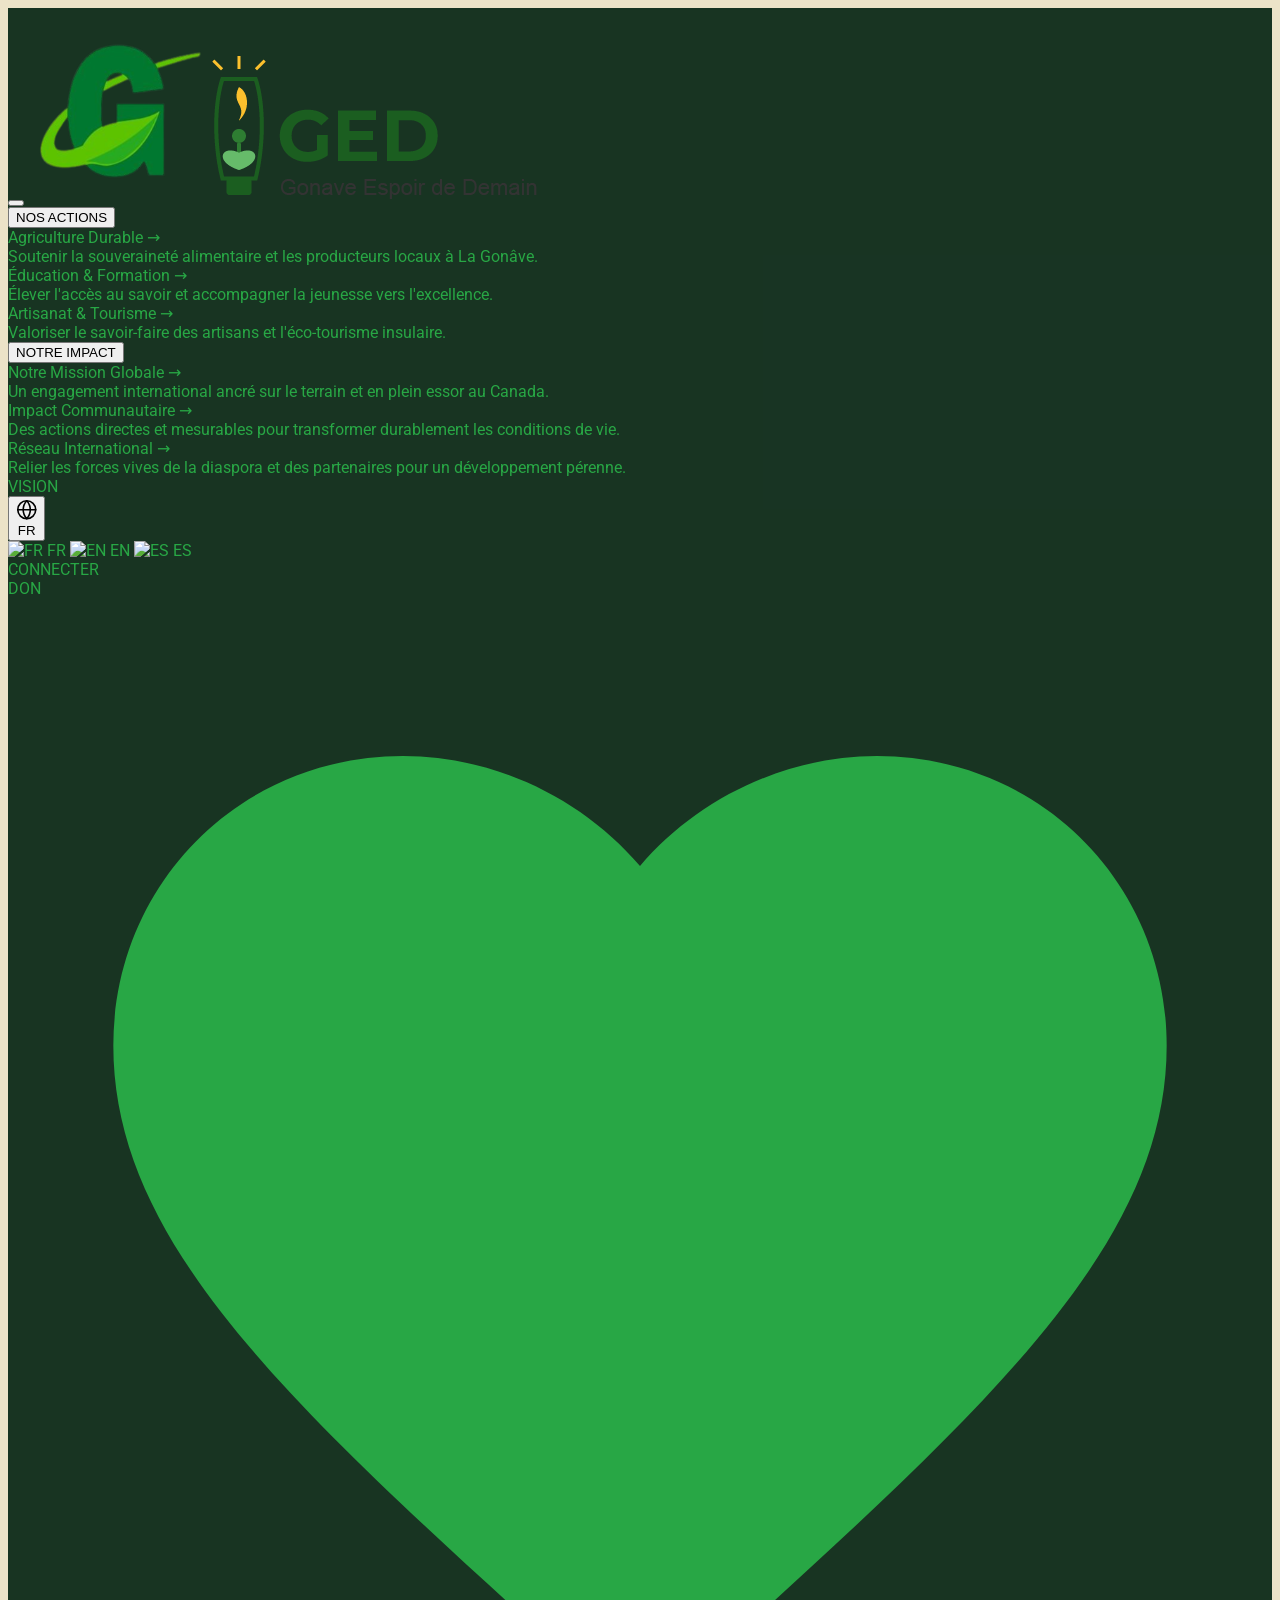
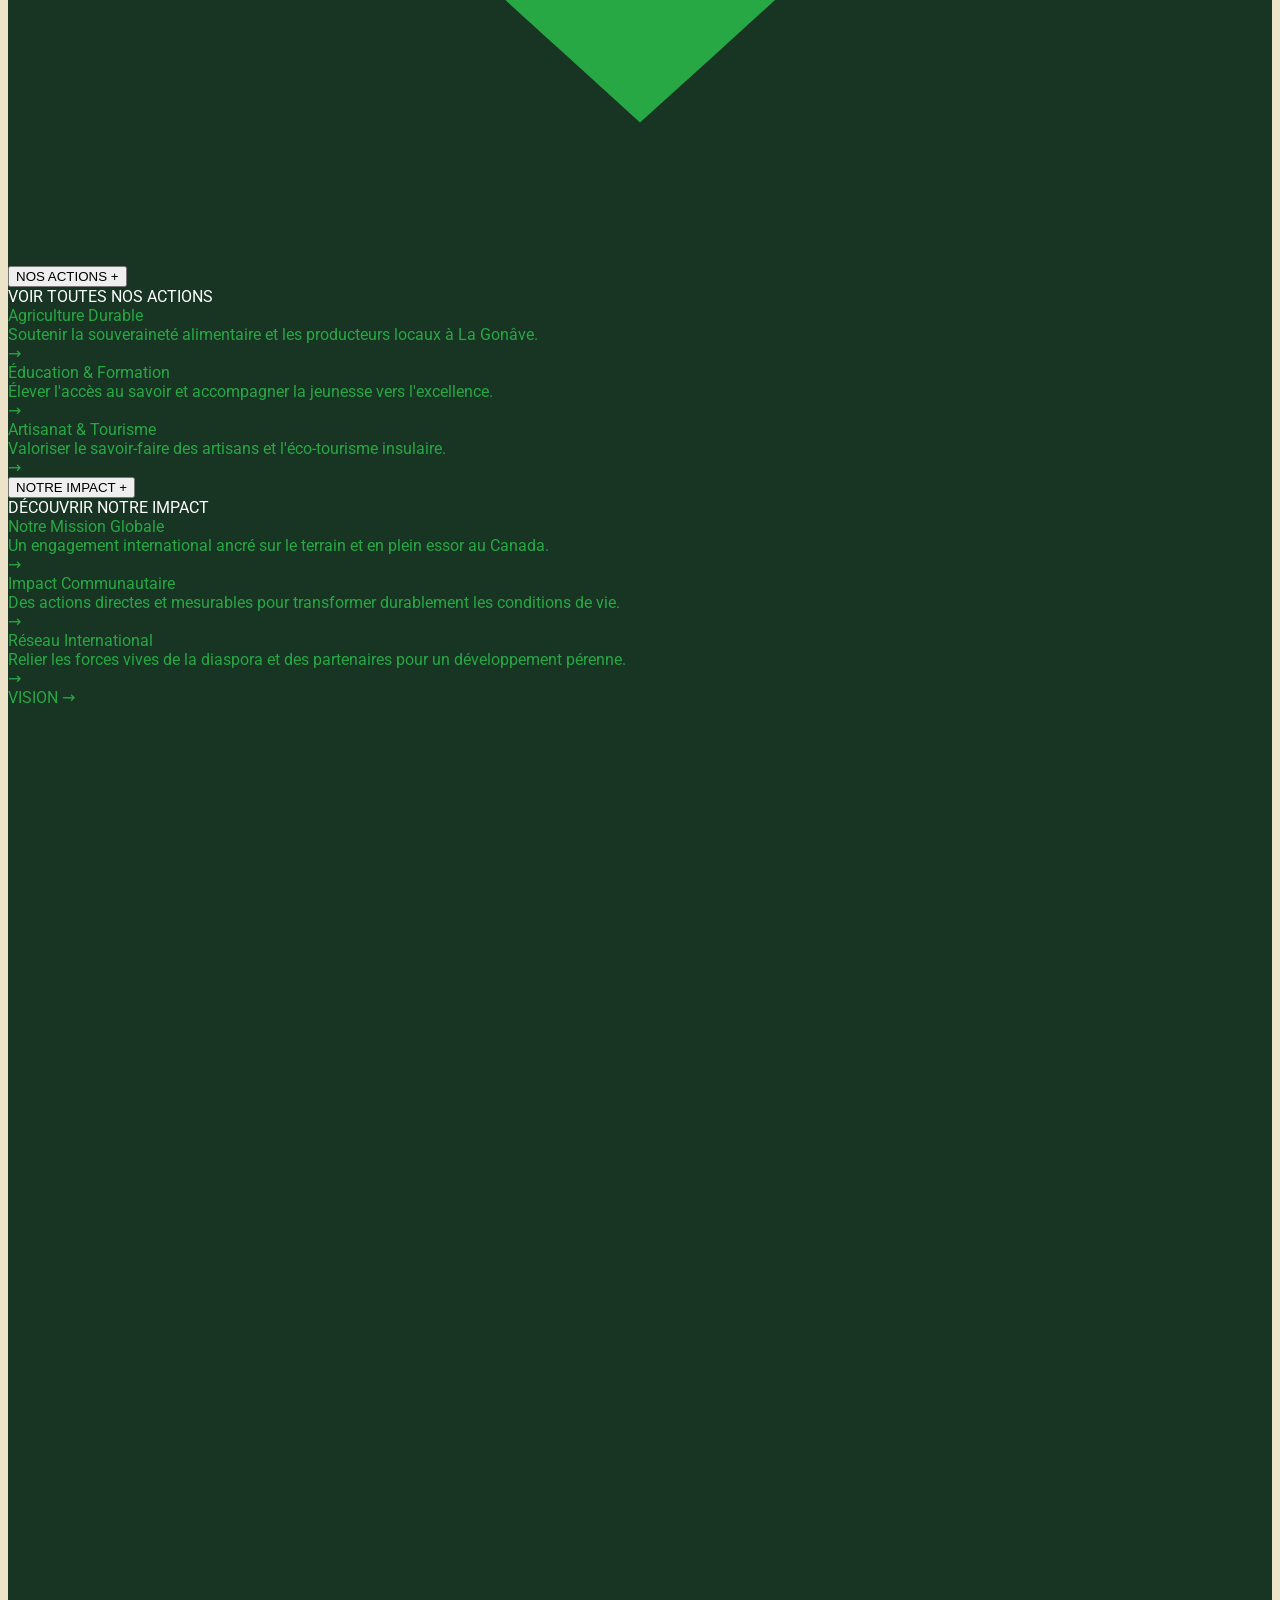
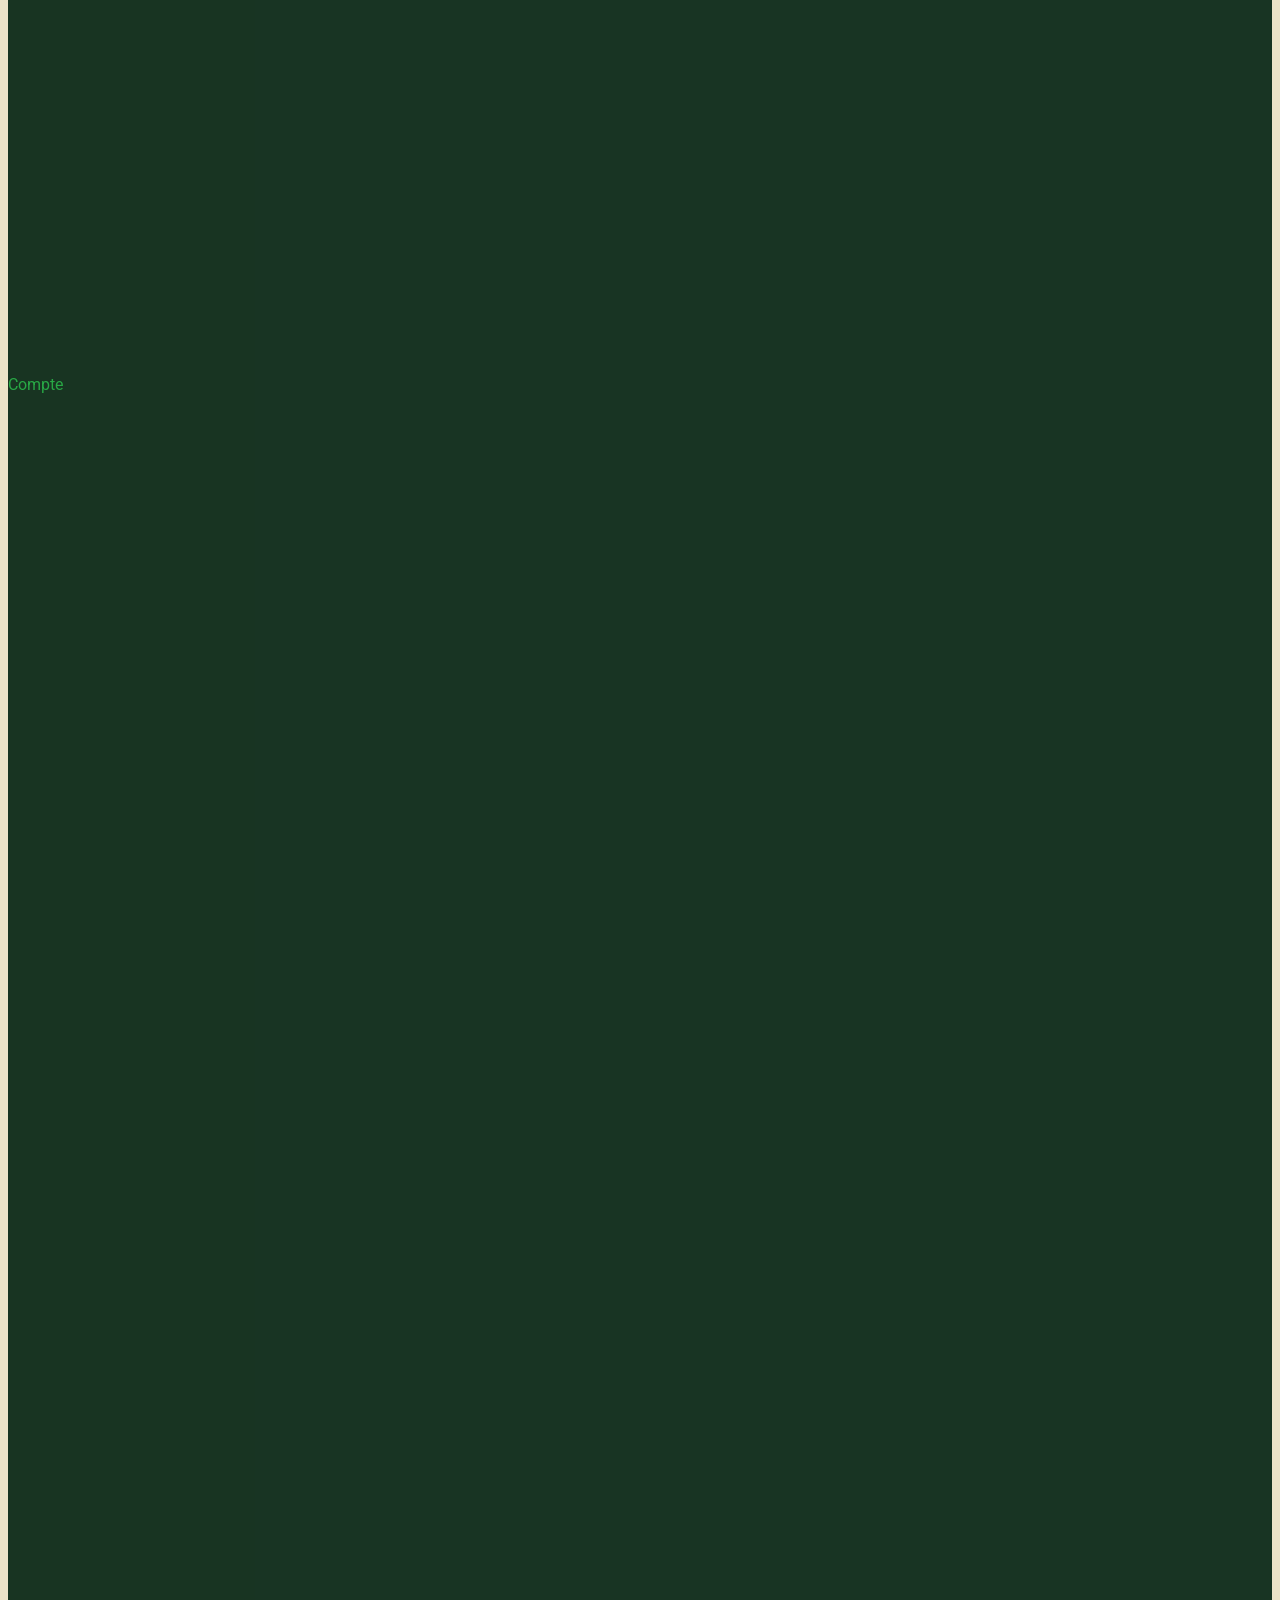
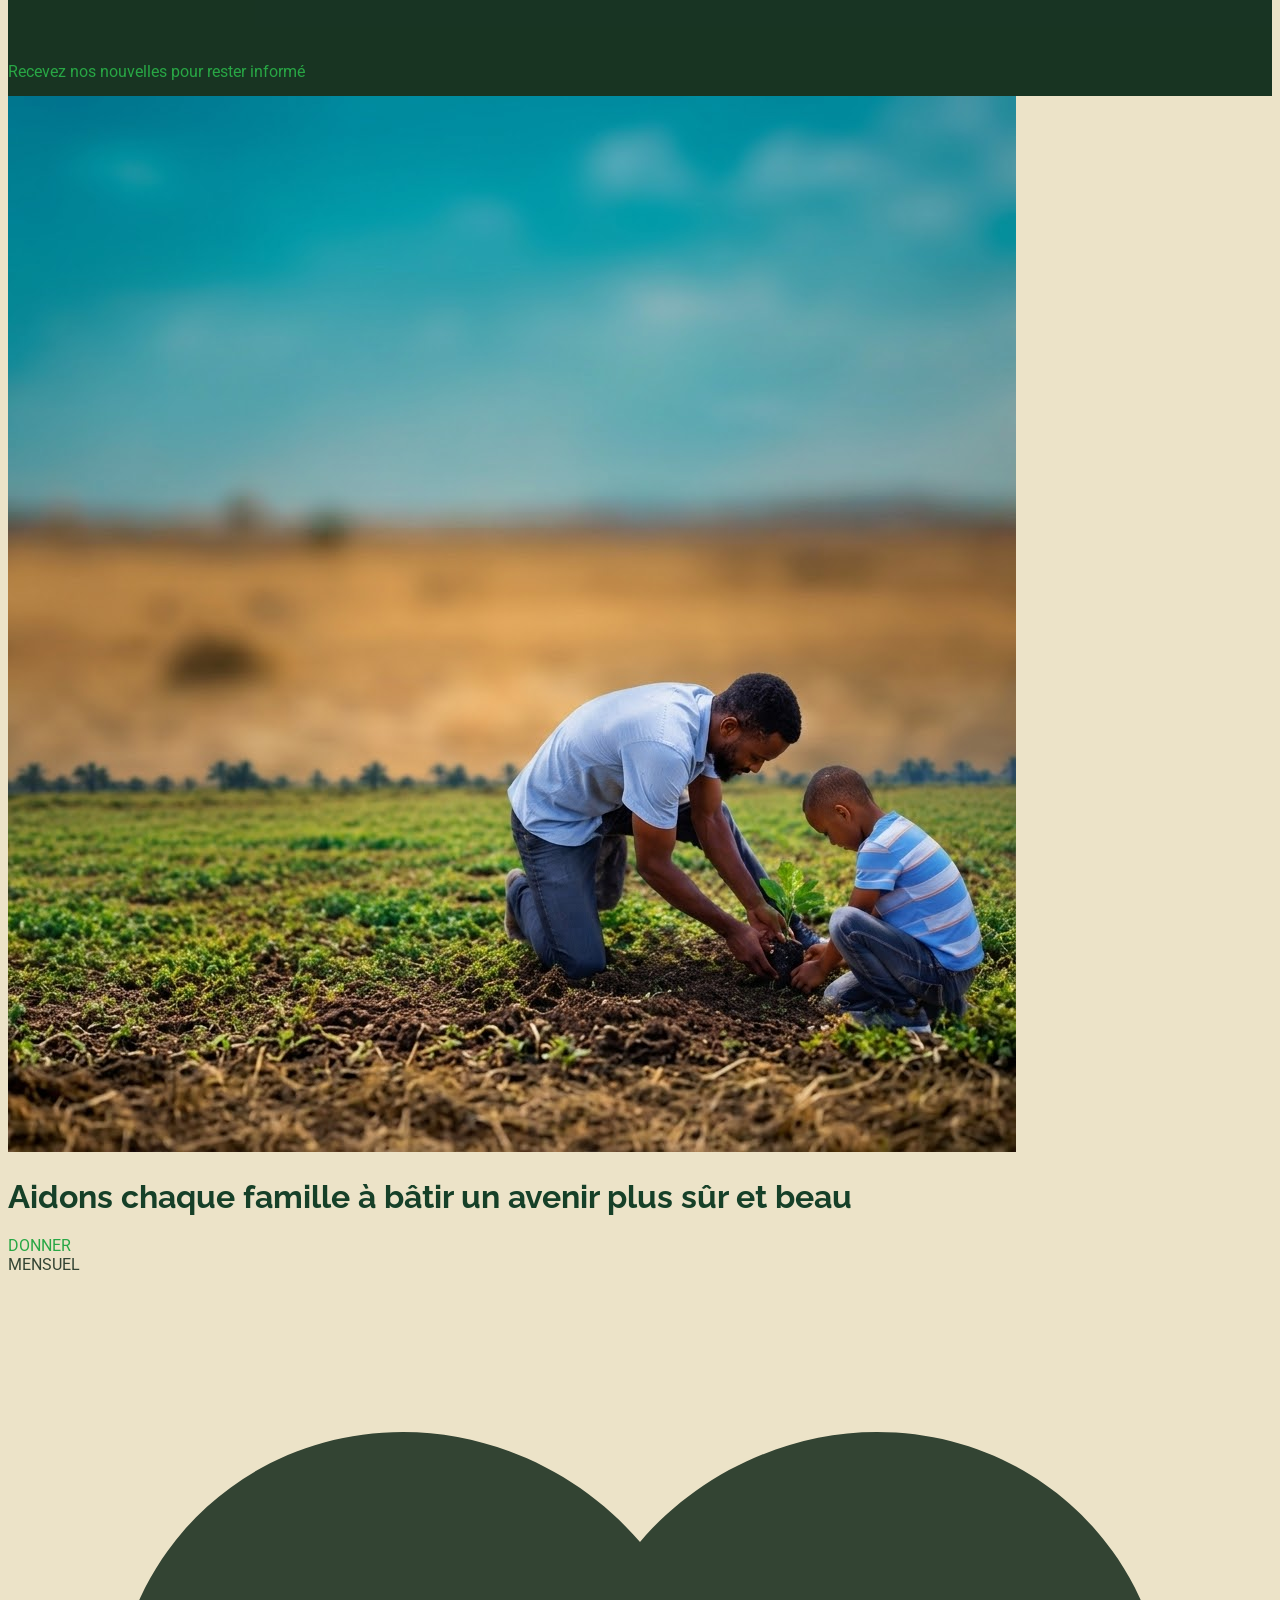
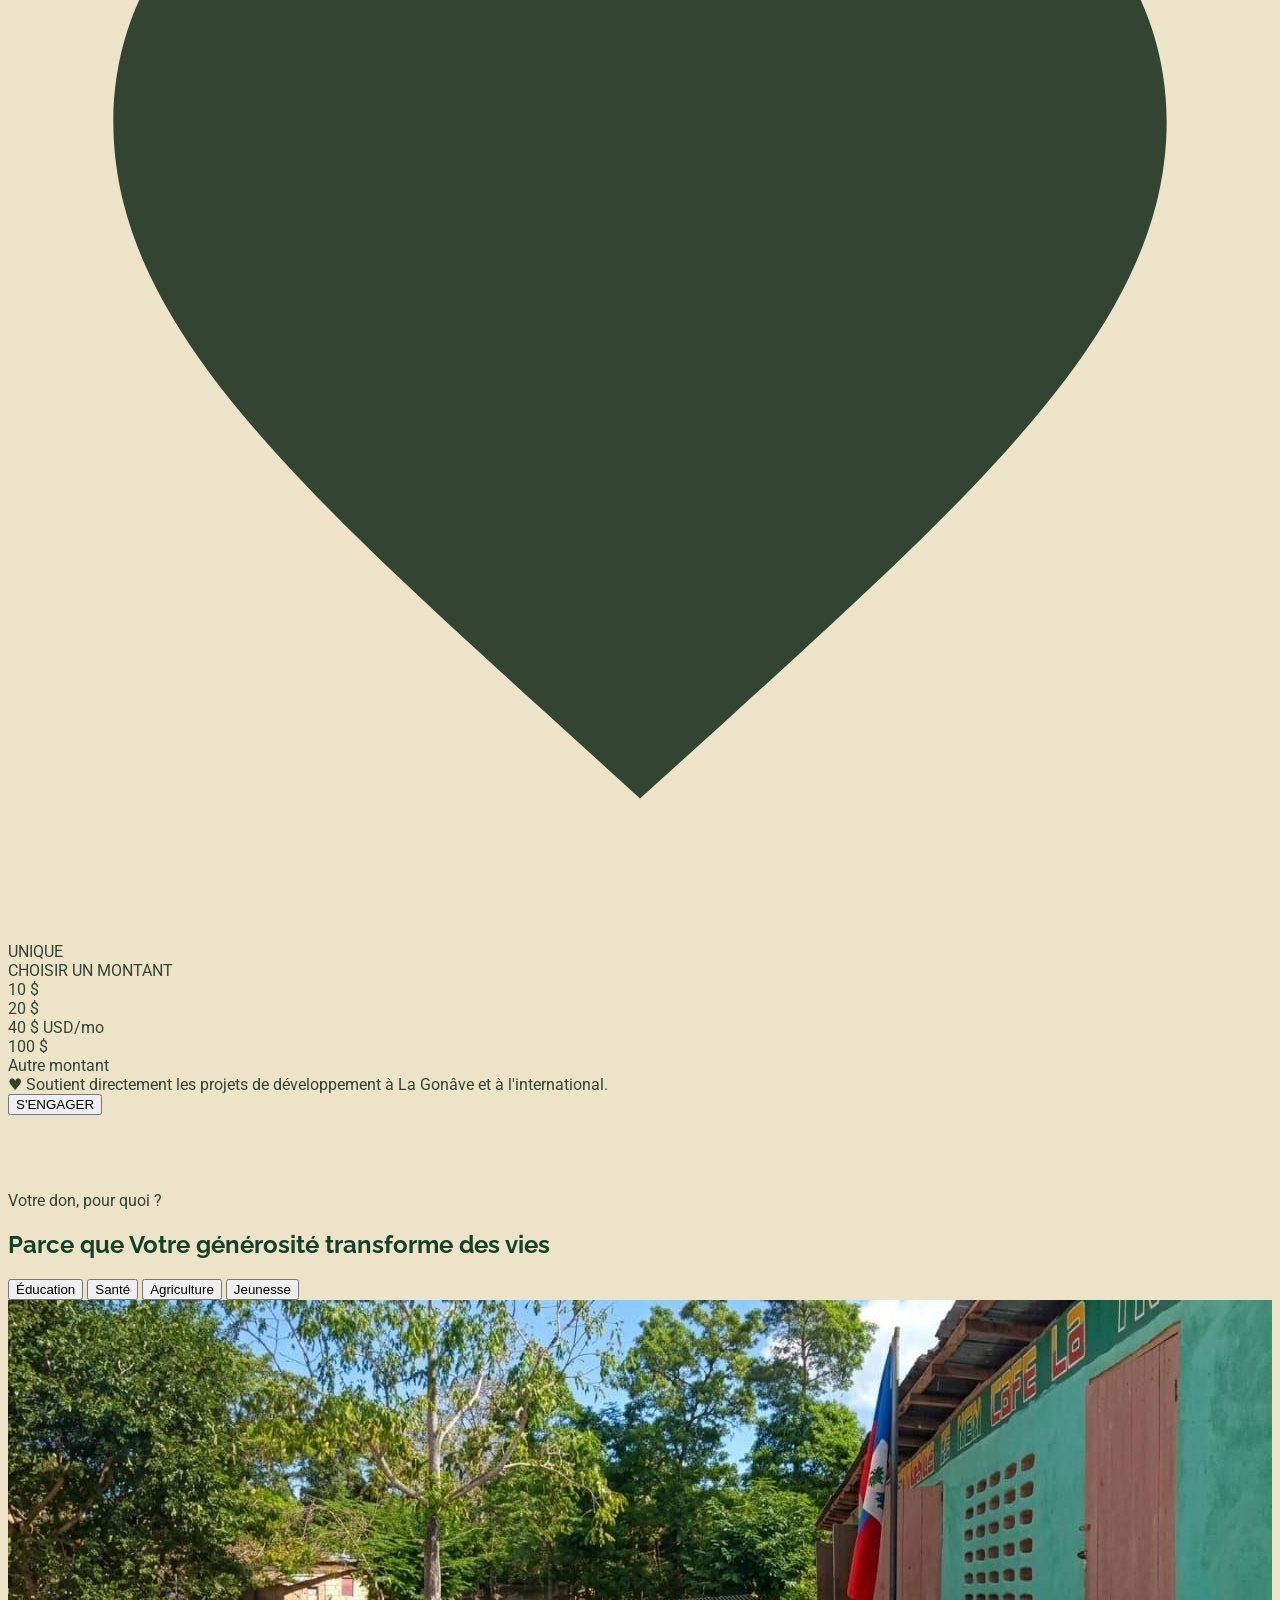
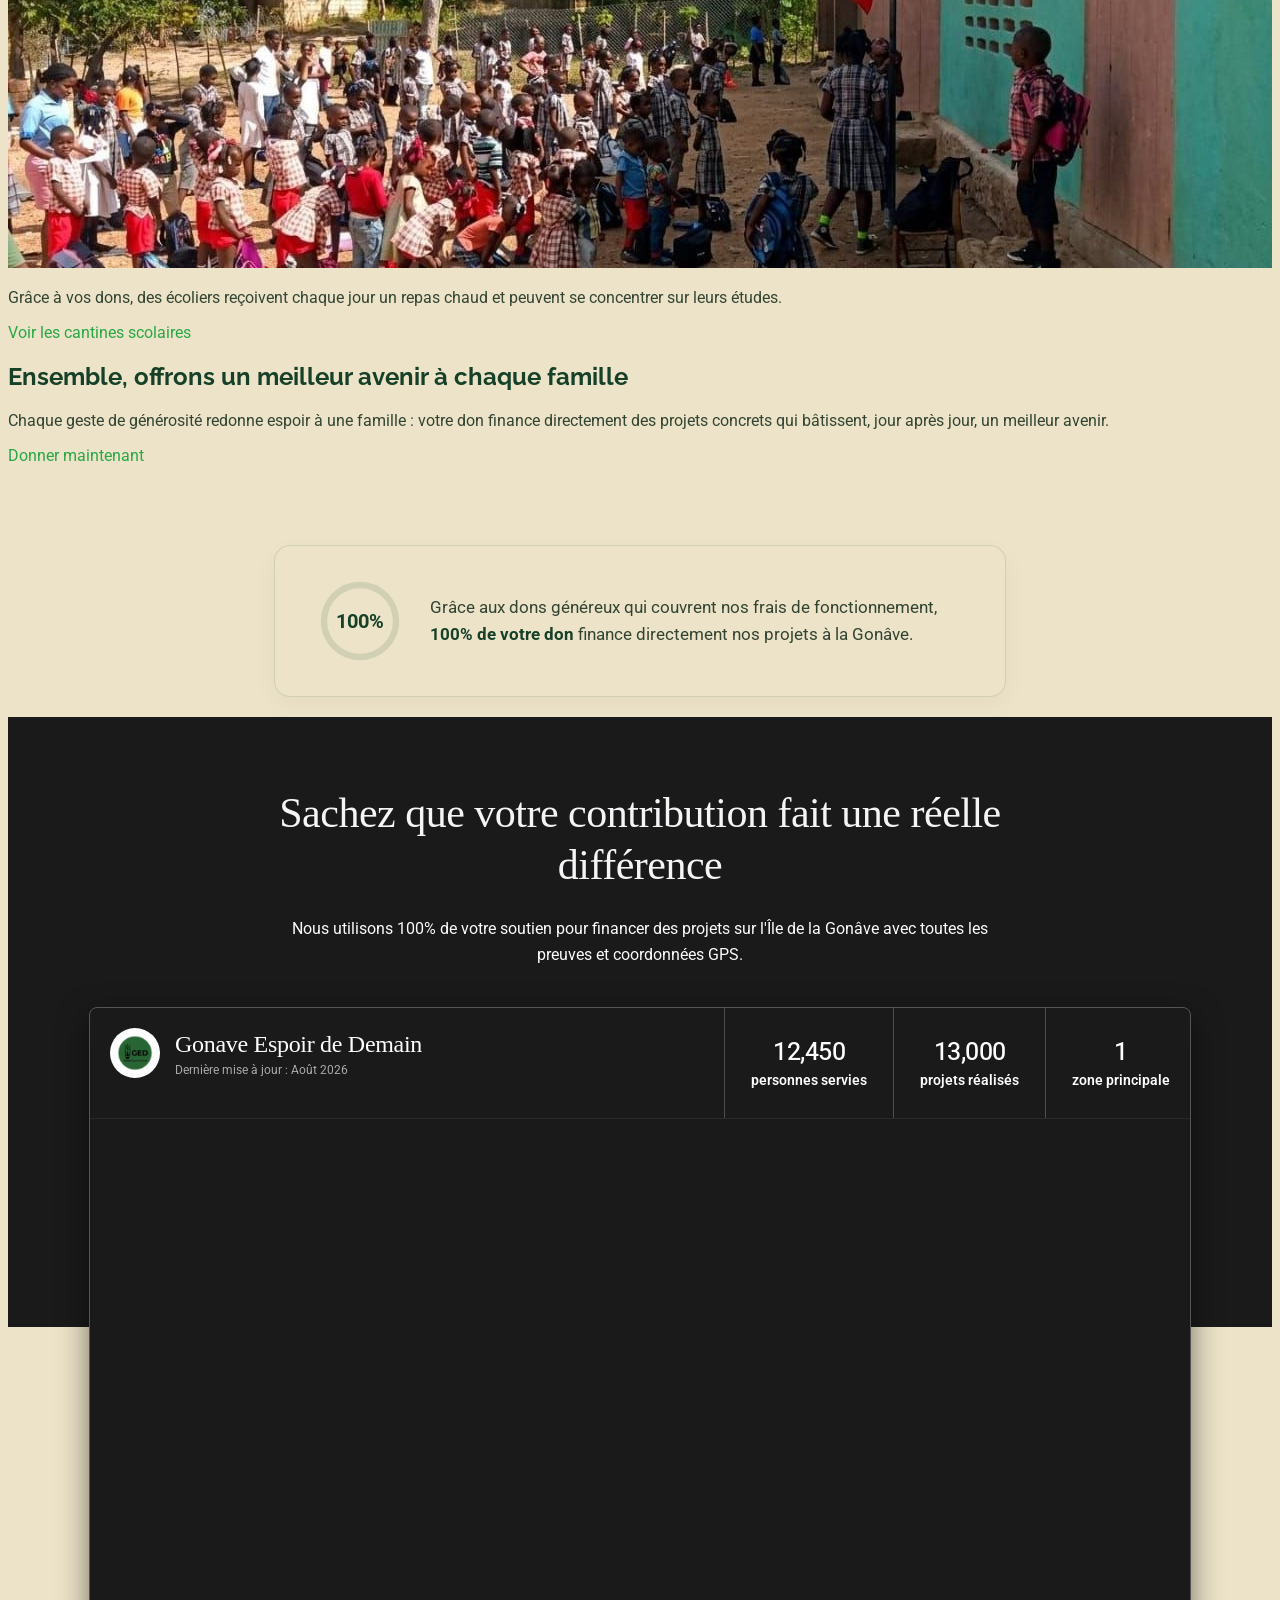
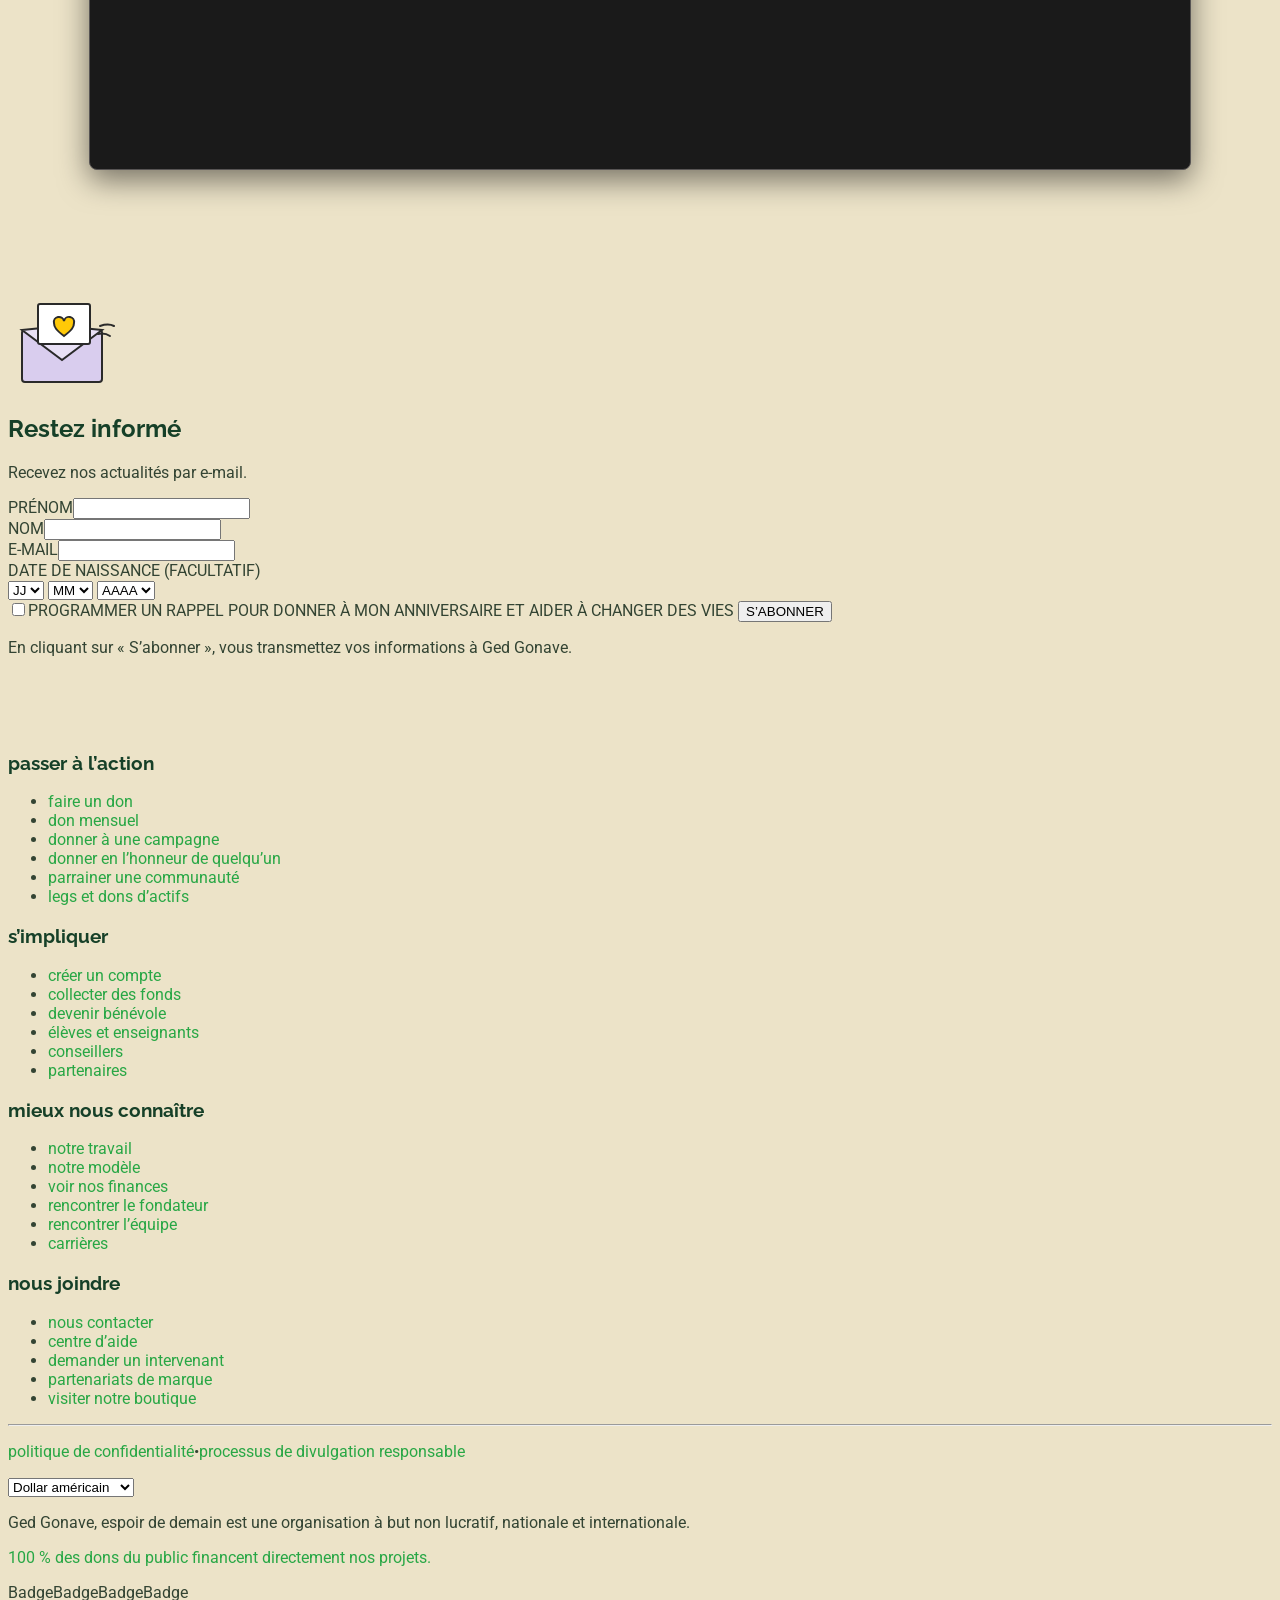
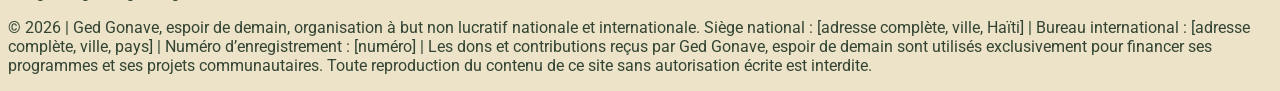
==== commit 78683aaa: "Add files via upload" ====
--- a/index.html
+++ b/index.html
@@ -49,112 +49,125 @@
 
   <header id="header" class="header d-flex align-items-center fixed-top"></header>
 
-  <section id="about" class="hero-split-section">
-    <div class="hero-glow-overlay"></div>
-
-    <div class="hero-bg-wrapper">
-      <img src="assets/img/ese.jpg" alt="GED Gonâve" class="hero-bg-img">
-    </div>
-
-    <div class="container hero-container-align">
-      <div class="hero-split-content">
-
-        <div class="hero-top-bar">
-          <div class="hero-pillars">
-            <span class="pillar-tag" data-i18n="hero2_pillar1">Éducation</span>
-            <span class="pillar-tag" data-i18n="hero2_pillar2">Environnement</span>
-            <span class="pillar-tag" data-i18n="hero2_pillar3">Communauté</span>
+  
+
+
+
+
+
+
+<!-- ============================================================
+  GEDTOP HERO - HTML (hero + bwat don an)
+  Kole l nan <body>, apre navbar la.
+============================================================ -->
+
+<div class="gedtop-root">
+
+  <!-- HERO SECTION -->
+  <main class="gedtop-hero">
+    <picture class="gedtop-hero-picture">
+      <source media="(max-width: 900px)" srcset="assets/img/hero2.jpeg">
+      <img src="assets/img/hero3.jpeg" alt="GED" class="gedtop-hero-image">
+    </picture>
+
+    <div class="gedtop-hero-overlay"></div>
+
+    <div class="gedtop-hero-container">
+      <div class="gedtop-hero-content">
+        <h1>
+          <span class="gedtop-hero-line-1">Aidons chaque famille à bâtir</span>
+          <span>un avenir plus sûr</span>
+          <span>et beau</span>
+        </h1>
+      </div>
+
+      <a href="don.html" class="gedtop-mobile-give-btn">DONNER</a>
+
+      <div class="gedtop-donation-card">
+        <div class="gedtop-donation-top">
+          <div class="gedtop-donation-tab">MENSUEL
+            <svg class="gedtop-icon" viewBox="0 0 24 24" fill="currentColor" aria-hidden="true">
+              <path d="M12 21.35l-1.45-1.32C5.4 15.36 2 12.28 2 8.5 2 5.42 4.42 3 7.5 3c1.74 0 3.41.81 4.5 2.09C13.09 3.81 14.76 3 16.5 3 19.58 3 22 5.42 22 8.5c0 3.78-3.4 6.86-8.55 11.54L12 21.35z"/>
+            </svg>
           </div>
-
-          <a href="Activités & Événements - Gonave Espoir de Demain.html" class="activity-live-badge">
-            <span class="live-pulse-container">
-              <span class="pulse-ring"></span>
-              <span class="pulse-core"></span>
-            </span>
-            <svg class="news-icon" viewBox="0 0 24 24" fill="none" stroke="currentColor" stroke-width="2">
-              <path d="M4 22h16a2 2 0 0 0 2-2V4a2 2 0 0 0-2-2H8a2 2 0 0 0-2 2v16a2 2 0 0 1-2 2Zm0 0a2 2 0 0 1-2-2v-9c0-1.1.9-2 2-2h2"></path>
-              <path d="M18 14h-8"></path>
-              <path d="M15 18h-5"></path>
-              <path d="M10 6h8v4h-8z"></path>
-            </svg>
-            <span class="activity-text" data-i18n="hero2_activities_btn">Activities</span>
-          </a>
-        </div>
-
-        <h1 data-i18n="about_title" class="hero-title">
-          Un avenir meilleur pour la Gonâve.
-        </h1>
-
-        <p class="hero-description" data-i18n="about_text">
-          Parce que chaque communauté mérite un avenir meilleur, GED s'engage chaque jour à l'île de la Gonâve. Découvrez comment nos initiatives transforment le quotidien de centaines de familles.
-        </p>
-
-      </div>
-    </div>
-  </section>
-
-  <section class="stats-section">
-    <div class="container">
-      <div class="stat-item">
-        <h2 class="counter" data-target="500">0</h2>
-        <div class="stat-line"></div>
-        <p data-i18n="stats_children">Enfants encadrés pour un avenir brillant.</p>
-      </div>
-      <div class="stat-item">
-        <h2 class="counter" data-target="1000">0</h2>
-        <div class="stat-line"></div>
-        <p data-i18n="stats_trees">Arbres plantés pour protéger notre terre.</p>
-      </div>
-      <div class="stat-item">
-        <h2 class="counter" data-target="500">0</h2>
-        <div class="stat-line"></div>
-        <p data-i18n="stats_members">Membres engagés au sein de la communauté.</p>
-      </div>
-    </div>
-  </section>
-
-  <section id="services" class="services section">
-    <div class="container section-title" data-aos="fade-up">
-      <h2 data-i18n="services_title">Solidarité & Impact</h2>
-      <p data-i18n="services_desc">Chaque projet de GED est une graine d'espoir semée grâce à la générosité de nos donateurs.</p>
-    </div>
-
-    <div class="container">
-      <div class="row gy-4">
-        <div class="col-lg-6 col-md-6" data-aos="fade-up" data-aos-delay="100">
-          <div class="service-item position-relative">
-            <div class="icon"><i class="bi bi-heart-pulse"></i></div>
-            <h3 data-i18n="services_item1_title">Cantines Scolaires</h3>
-            <p data-i18n="services_item1_text">Grâce aux dons, nous garantissons un repas chaud quotidien aux écoliers, transformant la faim en énergie pour réussir.</p>
-          </div>
-        </div>
-
-        <div class="col-lg-6 col-md-6" data-aos="fade-up" data-aos-delay="200">
-          <div class="service-item position-relative">
-            <div class="icon"><i class="bi bi-person-check-fill"></i></div>
-            <h3 data-i18n="services_item2_title">Santé Mentale & Bien-être</h3>
-            <p data-i18n="services_item2_text">À travers ce programme, GED offre un soutien psychologique essentiel, aidant les membres de la communauté à surmonter les traumatismes et à retrouver un équilibre émotionnel durable.</p>
-          </div>
-        </div>
-
-        <div class="col-lg-6 col-md-6" data-aos="fade-up" data-aos-delay="400">
-          <div class="service-item position-relative">
-            <div class="icon"><i class="bi bi-flower1"></i></div>
-            <h3 data-i18n="services_item3_title">Relance Agricole</h3>
-            <p data-i18n="services_item3_text">Investir dans nos agriculteurs, c'est assurer l'autonomie de la Gonâve. GED fournit les outils et semences nécessaires pour nourrir les générations futures.</p>
-          </div>
-        </div>
-
-        <div class="col-lg-6 col-md-6" data-aos="fade-up" data-aos-delay="400">
-          <div class="service-item position-relative">
-            <div class="icon"><i class="bi bi-people"></i></div>
-            <h3 data-i18n="services_item4_title">Orientation des Jeunes</h3>
-            <p data-i18n="services_item4_text">Offrir un espace de réflexion et d'écoute pour guider notre jeunesse. GED accompagne les jeunes dans leur orientation pour les aider à faire des choix d'avenir éclairés.</p>
-          </div>
-        </div>
-      </div>
-    </div>
-  </section>
+          <div class="gedtop-donation-tab gedtop-light">UNIQUE</div>
+        </div>
+
+        <div class="gedtop-choose">CHOISIR UN MONTANT</div>
+
+        <div class="gedtop-amounts">
+          <div class="gedtop-amount">10 $</div>
+          <div class="gedtop-amount">20 $</div>
+          <div class="gedtop-amount gedtop-selected">40 $ USD/mo</div>
+          <div class="gedtop-amount">100 $</div>
+          <div class="gedtop-amount gedtop-amount-wide">Autre montant</div>
+        </div>
+
+        <div class="gedtop-benefit">
+          <span class="gedtop-heart">♥</span>
+          Soutient directement les projets de développement à La Gonâve et à l'international.
+        </div>
+
+        <a href="don.html" style="text-decoration: none; width: 100%; display: block;">
+          <button class="gedtop-join">S'ENGAGER</button>
+        </a>
+      </div>
+
+    </div>
+  </main>
+
+</div>
+
+
+  
+
+
+
+
+
+
+<!-- Pati anba ero a -->
+<section class="gedon" id="don-de-ged">
+
+  <div class="gedon-entete">
+    <p class="gedon-sur-titre">Votre don, pour quoi ?</p>
+    <h2 class="gedon-titre">Parce que  Votre générosité transforme des vies</h2>
+  </div>
+
+  <div class="gedon-vitrine">
+    <div class="gedon-onglets" role="tablist">
+      <button class="gedon-onglet gedon-actif" role="tab" aria-selected="true">Éducation</button>
+      <button class="gedon-onglet" role="tab" aria-selected="false">Santé</button>
+      <button class="gedon-onglet" role="tab" aria-selected="false">Agriculture</button>
+      <button class="gedon-onglet" role="tab" aria-selected="false">Jeunesse</button>
+    </div>
+
+    <article class="gedon-diapo gedon-actif">
+      <img src="assets/img/services-2.jpg" alt="Écoliers de La Gonâve pendant le repas à la cantine">
+      <div class="gedon-carte">
+        <p>Grâce à vos dons, des écoliers reçoivent chaque jour un repas chaud et peuvent se concentrer sur leurs études.</p>
+        <a class="gedon-lien" href="#">Voir les cantines scolaires</a>
+      </div>
+    </article>
+
+    
+
+  <div class="gedon-appel">
+    <h2 class="gedon-titre">Ensemble, offrons un meilleur avenir à chaque famille</h2>
+    <p>Chaque geste de générosité redonne espoir à une famille : votre don finance directement des projets concrets qui bâtissent, jour après jour, un meilleur avenir.</p>
+    <a class="gedon-bouton" href="don.html">Donner maintenant</a>
+  </div>
+
+</section>
+  
+
+  
+
+
+
+
+
+
 
   <div class="ged-donation-card">
     <div class="circle-loader-container">
@@ -168,7 +181,7 @@
     <div class="card-content">
       <p data-i18n-html="donation_card_text">
         Grâce aux dons généreux qui couvrent nos frais de fonctionnement,
-        <strong>100% de votre don</strong> finance directement nos projets à la Gonâve.
+        <strong>100% de votre don</strong> finance directement nos projets 
       </p>
     </div>
   </div>
@@ -210,136 +223,24 @@
     <div id="map"></div>
   </div>
 
-  <section class="action-section">
-    <div class="action-header">
-      <h2 data-i18n="action2_title">Changer des vies, c'est possible.</h2>
-      <p>
-        <span data-i18n="action2_subtitle_text">Il existe de nombreuses façons de nous aider à mettre fin à la crise mondiale de l'eau.</span>
-        <strong data-i18n="action2_subtitle_strong">Engagez-vous aujourd'hui et changez des vies.</strong>
-      </p>
-    </div>
-
-    <div class="action-carousel">
-
-      <div class="action-card">
-        <div class="action-badge">
-          <span data-i18n="action2_badge_new">NOUVEAU</span>
-        </div>
-        <div class="action-card-img">
-          <img src="assets/img/donar.jfif" alt="Action 1">
-        </div>
-        <div class="action-footer">
-          <div class="icon-circle">
-            <svg viewBox="0 0 24 24" fill="currentColor">
-              <path d="M12 21.35l-1.45-1.32C5.4 15.36 2 12.28 2 8.5 2 5.42 4.42 3 7.5 3c1.74 0 3.41.81 4.5 2.09C13.09 3.81 14.76 3 16.5 3 19.58 3 22 5.42 22 8.5c0 3.78-3.4 6.86-8.55 11.54L12 21.35z"/>
-            </svg>
-          </div>
-         <span data-i18n="action2_card1_label">DON MENSUEL</span>
-  </div>
-  <div class="action-hover">
-    <h3 data-i18n="action2_card1_title">Soutenir l'Éducation</h3>
-    <p data-i18n="action2_card1_text">Votre don mensuel finance les fournitures scolaires et les cantines pour les enfants de la Gonâve.</p>
-    <button data-i18n="action2_card1_btn">FAIRE UN DON</button>
-  </div>
-</div>
-
-<div class="action-card">
-  <div class="action-card-img">
-    <img src="assets/img/Parainer.jfif" alt="Action 2">
-  </div>
-  <div class="action-footer">
-    <div class="icon-circle">
-      <svg viewBox="0 0 24 24" fill="currentColor">
-        <path d="M12 2C6.48 2 2 6.48 2 12s4.48 10 10 10 10-4.48 10-10S17.52 2 12 2zm1 15h-2v-6h2v6zm0-8h-2V7h2v2z"/>
-      </svg>
-    </div>
-    <span data-i18n="action2_card2_label">PARRAINER UN PROJET</span>
-  </div>
-  <div class="action-hover">
-    <h3 data-i18n="action2_card2_title">Parrainer un Projet Agricole</h3>
-    <p data-i18n="action2_card2_text">Financez des semences et des outils pour aider nos agriculteurs à nourrir leurs familles.</p>
-    <button data-i18n="action2_card2_btn">EN SAVOIR PLUS</button>
-  </div>
-</div>
-
-<div class="action-card">
-  <div class="action-card-img">
-    <img src="assets/img/Hero section.jpg" alt="Action 3">
-  </div>
-  <div class="action-footer">
-    <div class="icon-circle">
-      <svg viewBox="0 0 24 24" fill="currentColor">
-        <path d="M19 13h-6v6h-2v-6H5v-2h6V5h2v6h6v2z"/>
-      </svg>
-    </div>
-    <span data-i18n="action2_card3_label">LANCER UNE CAMPAGNE</span>
-  </div>
-  <div class="action-hover">
-    <h3 data-i18n="action2_card3_title">Soutenir l'Art & la Jeunesse</h3>
-    <p data-i18n="action2_card3_text">Aidez-nous à financer des ateliers artistiques et culturels qui donnent une voix à la jeunesse gonavienne.</p>
-    <button data-i18n="action2_card3_btn">COMMENCER</button>
-        </div>
-      </div>
-
-
-      <div class="action-card">
-  <div class="action-card-img">
-    <img src="assets/img/r1.jpg" alt="Action 4">
-  </div>
-  <div class="action-footer">
-    <div class="icon-circle">
-      <svg viewBox="0 0 24 24" fill="currentColor">
-        <path d="M12 12c2.7 0 8 1.34 8 4v2H4v-2c0-2.66 5.3-4 8-4zm0-2a4 4 0 1 0 0-8 4 4 0 0 0 0 8z"/>
-      </svg>
-    </div>
-    <span data-i18n="action2_card4_label">ACCOMPAGNER LA JEUNESSE</span>
-  </div>
-  <div class="action-hover">
-    <h3 data-i18n="action2_card4_title">Guider l'Avenir des Jeunes</h3>
-    <p data-i18n="action2_card4_text">Votre soutien finance des sessions d'orientation qui aident les jeunes de la Gonâve à faire des choix éclairés pour leur avenir.</p>
-    <button data-i18n="action2_card4_btn">CONTRIBUER</button>
-  </div>
-</div>
-    </div>
-  </section>
-
-<section>
-  <div class="ged-will-card">
-  <div class="ged-will-section">
-    <div class="ged-will-left">
-      <h2>Faites un don aujourd'hui</h2>
-      <div class="ged-will-features">
-        <div class="ged-will-feature">
-          <i class="bi bi-currency-dollar"></i>
-          <span>100% pour nos projets</span>
-        </div>
-        <div class="ged-will-feature">
-          <i class="bi bi-shield-check"></i>
-          <span>Sécurisé et transparent</span>
-        </div>
-        <div class="ged-will-feature">
-          <i class="bi bi-clock"></i>
-          <span>Fait en moins de 2 minutes</span>
-        </div>
-      </div>
-    </div>
-
-    <a href="don.html" class="ged-will-btn">FAIRE UN DON</a>
-  </div>
-
-  <div class="ged-will-divider"></div>
-
-  <div class="ged-will-footer">
-    <span>Propulsé par <strong>GED - Gonâve Espoir de Demain</strong> <i class="bi bi-patch-check-fill" style="color:#28a745; font-size:0.9rem;"></i></span>
-    <div class="ged-will-badges">
-      <span class="ged-will-badge"><i class="bi bi-geo-alt-fill"></i> Preuves GPS sur chaque projet</span>
-      <span class="ged-will-badge"><i class="bi bi-camera-fill"></i> Photos vérifiées</span>
-    </div>
-  </div>
-</div>
-</section>
-
-
+
+
+
+
+
+
+
+
+
+
+
+
+
+
+
+
+
+  
   <div id="footer-placeholder"></div>
 
   <div id="cookie-banner" class="cookie-banner">
--- a/assets/css/main.css
+++ b/assets/css/main.css
@@ -1,59 +1,44 @@
-/*--------------------------------------------------------------
-# Project: Groupe d'Espoir pour le Développement (GED)
-# Developer: Pilisouthemaster
-# Version: 1.0
-# Description: Official Website for GED - La Gonâve, Haïti
---------------------------------------------------------------*/
-/* Fonts */
 :root {
   --default-font: "Roboto", system-ui, -apple-system, "Segoe UI", Roboto, "Helvetica Neue", Arial, "Noto Sans", "Liberation Sans", sans-serif;
   --heading-font: "Raleway", sans-serif;
   --nav-font: "Poppins", sans-serif;
 }
 
-/* Global Colors - Version GED Dou & Pwofesyonèl */
-:root { 
-  --background-color: #fcfaf5; /* Sa se koulè "Crème" dou a, li pa blanch li pa gri */
-  --default-color: #334433;    /* Yon vè trè fonse pou tèks, li pi dous pase nwa */
-  --heading-color: #164028;    /* Vè serye pou tit yo */
-  --accent-color: #28a745;     /* Vè fliyoresan GED la pou bouton */
-  --surface-color: #ffffff;    /* Blan sèlman pou andedan ti bwat yo pou yo dekole */
-  --contrast-color: #ffffff;   /* Tèks blan anlè bouton yo */
-}
-/* Nav Menu Colors - The following color variables are used specifically for the navigation menu. They are separate from the global colors to allow for more customization options */
 :root {
-  --nav-color: #e7f4ff;  /* The default color of the main navmenu links */
-  --nav-hover-color: #fdc134; /* Applied to main navmenu links when they are hovered over or active */
-  --nav-mobile-background-color: #ffffff; /* Used as the background color for mobile navigation menu */
-  --nav-dropdown-background-color: #ffffff; /* Used as the background color for dropdown items that appear when hovering over primary navigation items */
-  --nav-dropdown-color: #444444; /* Used for navigation links of the dropdown items in the navigation menu. */
-  --nav-dropdown-hover-color: #fdc134; /* Similar to --nav-hover-color, this color is applied to dropdown navigation links when they are hovered over. */
-}
-
-
-/* Color Presets - Version GED Dou & Kontras */
+  --background-color:  #ece3c8;
+  --default-color: #334433;
+  --heading-color: #164028;
+  --accent-color: #28a745;
+  --surface-color: #ffffff;
+  --contrast-color: #ffffff;
+}
+
+:root {
+  --nav-color: #e7f4ff;
+  --nav-hover-color: #fdc134;
+  --nav-mobile-background-color: #ffffff;
+  --nav-dropdown-background-color: #ffffff;
+  --nav-dropdown-color: #444444;
+  --nav-dropdown-hover-color: #fdc134;
+}
+
+:root {
+  scroll-behavior: smooth;
+}
 
 .light-background {
-  --background-color: #fcfaf5; /* Men "Crème" dou a pou ranplase ti ble klè a */
+  --background-color: #fcfaf5;
   --surface-color: #ffffff;
 }
 
 .dark-background {
-  --background-color: #0d2b1a; /* Men "Vè Zepina" fonse a pou ranplase ble maren an */
+  --background-color: #0d2b1a;
   --default-color: #ffffff;
   --heading-color: #ffffff;
-  --surface-color: #164028;    /* Yon vè yon ti jan pi klè pou ti bwat ki anndan zòn fonse a */
+  --surface-color: #164028;
   --contrast-color: #0d2b1a;
 }
 
-/* Smooth scroll */
-:root {
-  scroll-behavior: smooth;
-}
-
-/*--------------------------------------------------------------
-# General Styling & Shared Classes
---------------------------------------------------------------*/
 body {
   color: var(--default-color);
   background-color: var(--background-color);
@@ -81,8 +66,6 @@
   font-family: var(--heading-font);
 }
 
-/* Pulsating Play Button
-------------------------------*/
 .pulsating-play-btn {
   width: 94px;
   height: 94px;
@@ -160,30 +143,28 @@
   }
 }
 
-/* PHP Email Form Messages
-------------------------------*/
 .php-email-form .error-message {
   display: none;
-  background: #f8d7da; /* Yon wouj trè dou pou l pa parèt twò agresif */
-  color: #842029;    /* Tèks wouj fonse pou moun ka li l byen */
+  background: #f8d7da;
+  color: #842029;
   text-align: left;
   padding: 15px;
   margin-bottom: 24px;
   font-weight: 600;
   border-radius: 8px;
-  border-left: 5px solid #df1529; /* Ti liy wouj fò a sou kote */
+  border-left: 5px solid #df1529;
 }
 
 .php-email-form .sent-message {
   display: none;
   color: #ffffff;
-  background: var(--accent-color); /* Koulè vèt GED la */
+  background: var(--accent-color);
   text-align: center;
   padding: 15px;
   margin-bottom: 24px;
   font-weight: 600;
-  border-radius: 8px; /* Pou l pa kare, pou l dou */
-  border-left: 5px solid #164028; /* Yon ti liy vè fonse sou kote pou l fè stil */
+  border-radius: 8px;
+  border-left: 5px solid #164028;
 }
 
 .php-email-form .loading {
@@ -216,11 +197,8 @@
   }
 }
 
-/*--------------------------------------------------------------
-# Global Header
---------------------------------------------------------------*/
 .header {
-  --background-color:rgba(13, 43, 26, 0.95);
+  --background-color: rgba(13, 43, 26, 0.95);
   --default-color: #ffffff;
   --heading-color: #ffffff;
   color: var(--default-color);
@@ -279,9 +257,8 @@
     margin: 0 15px 0 0;
     padding: 6px 15px;
     border: 2px solid var(--accent-color);
-  background: transparent;
-  font-weight: 600;
-
+    background: transparent;
+    font-weight: 600;
   }
 
   .header .navmenu {
@@ -289,16 +266,10 @@
   }
 }
 
-/* Global Header on Scroll
-------------------------------*/
 .scrolled .header {
- --background-color: rgba(13, 43, 26, 0.95); /* Men vè "Zepina" fonse a, li pi pwofesyonèl */
-}
-
-/*--------------------------------------------------------------
-# Navigation Menu
---------------------------------------------------------------*/
-/* Navmenu - Desktop */
+  --background-color: rgba(13, 43, 26, 0.95);
+}
+
 @media (min-width: 1200px) {
   .navmenu {
     padding: 0;
@@ -405,8 +376,6 @@
   }
 }
 
-
-/* Navmenu - Mobile */
 @media (max-width: 1199px) {
   .mobile-nav-toggle {
     color: var(--nav-color);
@@ -524,23 +493,20 @@
     position: fixed;
     overflow: hidden;
     inset: 0;
-    background: rgba(13, 43, 26, 0.85); /* Vè fonse GED */
+    background: rgba(13, 43, 26, 0.85);
     transition: 0.3s;
   }
 
   .mobile-nav-active .navmenu>ul {
     display: block;
   }
-  
-}
-
-/* TRIC POU MOBIL: Fè ti flèch la pran tout lajè a pou l ka deklanche JS tèm nan */
+}
+
 @media (max-width: 1199px) {
   .navmenu .mobil-pilye-klik > a {
     position: relative !important;
   }
-  
-  /* Nou fòse ti flèch la kouvri tout mo "Nos Piliers" la tankou yon kouvèti transparan */
+
   .navmenu .mobil-pilye-klik > a i.toggle-dropdown {
     position: absolute !important;
     inset: 0 !important;
@@ -549,182 +515,2586 @@
     background: transparent !important;
     display: flex !important;
     align-items: center !important;
-    justify-content: flex-end !important; /* Kenbe flèch la adwat toujou */
-    padding-right: 20px !important; /* Distans flèch la ak bò dwat la */
+    justify-content: flex-end !important;
+    padding-right: 20px !important;
     z-index: 10 !important;
   }
 }
 
-
-
-/* Style pou GED (Lè l parèt) */
-.style-ged {
-    font-family: 'Arial', sans-serif; /* Font solid ou a */
-    font-weight: 900;
-    text-decoration: underline #359135 3px; /* Ti rale vèt anba l la */
-    text-underline-offset: 5px;
-    font-style: normal;
-    color: #ffffff;
-    transition: all 0.3s ease;
-     font-size: 25px !important;
-}
-
-/* Style pou lòt mo yo (Gonâve, Espoir de, Demain) */
-.style-sub {
-    font-family: 'Georgia', serif; /* Yon font pi senp, pi fen */
-    font-style: italic;
-    font-weight: 300;
-    text-decoration: none; /* Pa gen rale anba lòt yo */
-    color: #ffffff;
+@media (max-width: 1199px) {
+  .navmenu .lang-switcher-item > a {
+    background-color: #237c2a;
+    color: #fff;
+  }
+
+  .navmenu .lang-switcher-item ul {
+    background-color: #fff;
+  }
+
+  .navmenu .lang-switcher-item ul a {
+    color: #012970;
+  }
+}
+
+
+.ged-box {
+  position: relative;
+  display: inline-flex;
+  justify-content: center;
+  align-items: center;
+  width: 160px;
+  height: 45px;
+  overflow: hidden;
+  font-family: 'Arial', sans-serif;
+}
+
+/* GED VÈ — pi bèl: gradyan + glow */
+.ged-text {
+  position: absolute;
+  font-family: 'Archivo Black', sans-serif;
+  font-size: 28px;
+  font-weight: 400;
+  letter-spacing: 1px;
+  white-space: nowrap;
+  width: 100%;
+  text-align: center;
+  background: linear-gradient(180deg, #4CAF50, #2e7d32);
+  -webkit-background-clip: text;
+  background-clip: text;
+  color: transparent;
+  text-shadow: 0 0 14px rgba(53, 145, 53, 0.5);
+  animation-duration: 6s;
+  animation-iteration-count: infinite;
+  animation-timing-function: ease-in-out;
+}
+
+.ged-top {
+  clip-path: inset(0 0 50% 0);
+  animation-name: openTop;
+}
+
+.ged-bottom {
+  clip-path: inset(50% 0 0 0);
+  animation-name: openBottom;
+}
+
+/* Ti eblouyisman lè pòt yo ap louvri */
+.ged-box::before {
+  content: '';
+  position: absolute;
+  top: 50%;
+  left: 50%;
+  width: 4px;
+  height: 4px;
+  transform: translate(-50%, -50%) scale(0);
+  border-radius: 50%;
+  background: rgba(255, 255, 255, 0.9);
+  opacity: 0;
+  animation: flashOpen 6s infinite ease-in-out;
+  pointer-events: none;
+  z-index: 2;
+}
+
+@keyframes flashOpen {
+  0%, 18%, 82%, 100% { opacity: 0; transform: translate(-50%, -50%) scale(0); }
+  22% { opacity: 1; transform: translate(-50%, -50%) scale(1); box-shadow: 0 0 25px 10px rgba(255, 255, 255, 0.5); }
+  28%, 72% { opacity: 0; transform: translate(-50%, -50%) scale(0); }
+}
+
+/* TÈKS ANNDAN LA — rete egzakteman jan w te mete l la */
+.ged-sub {
+  position: absolute;
+  font-size: 1px;
+  font-weight: 80;
+  color: #cca72c !important;
+  white-space: nowrap;
+  text-align: center;
+  opacity: 0;
+  transform: scale(0.0);
+  animation: showSub 6s infinite ease-in-out;
+}
+
+/* Animasyon Ouvèti ak Fèmen — pi dousman kounye a (6s) */
+@keyframes openTop {
+  0%, 20%, 80%, 100% { transform: translateY(0); }
+  35%, 65% { transform: translateY(-13px); }
+}
+
+@keyframes openBottom {
+  0%, 20%, 80%, 100% { transform: translateY(0); }
+  35%, 65% { transform: translateY(13px); }
+}
+
+@keyframes showSub {
+  0%, 20%, 80%, 100% { opacity: 0; transform: scale(0.4); }
+  30%, 70% { opacity: 1; transform: scale(0.3); }
+}
+.hero-split-section {
+  position: relative;
+  min-height: 100vh;
+  display: flex;
+  align-items: center;
+  background-color: var(--background-color);
+  color: var(--default-color);
+  font-family: var(--default-font);
+  overflow: hidden;
+  padding-top: 100px;
+  padding-bottom: 60px;
+  box-sizing: border-box;
+}
+
+.hero-glow-overlay {
+  position: absolute;
+  top: 20%;
+  left: -10%;
+  width: 50%;
+  height: 60%;
+  background: radial-gradient(circle, rgba(40, 167, 69, 0.12) 0%, rgba(255, 255, 255, 0) 70%);
+  pointer-events: none;
+  z-index: 1;
+}
+
+.hero-container-align {
+  width: 100%;
+  max-width: 1320px;
+  margin-left: auto;
+  margin-right: auto;
+  padding-left: 24px;
+  padding-right: 24px;
+}
+
+.hero-bg-wrapper {
+  position: absolute;
+  top: 0;
+  right: 0;
+  width: 56%;
+  height: 100%;
+  z-index: 1;
+  -webkit-mask-image: linear-gradient(to left, rgba(0,0,0,1) 45%, rgba(0,0,0,0) 100%);
+  mask-image: linear-gradient(to left, rgba(0,0,0,1) 45%, rgba(0,0,0,0) 100%);
+  overflow: hidden;
+}
+
+.hero-bg-img {
+  width: 100%;
+  height: 100%;
+  object-fit: cover;
+  object-position: center;
+  animation: ambientZoom 18s infinite alternate ease-in-out;
+}
+
+@keyframes ambientZoom {
+  0% { transform: scale(1); }
+  100% { transform: scale(1.08); }
+}
+
+.hero-split-content {
+  position: relative;
+  z-index: 2;
+  max-width: 680px;
+  animation: heroFadeUp 1s ease-out forwards;
+}
+
+@keyframes heroFadeUp {
+  from {
+    opacity: 0;
+    transform: translateY(20px);
+  }
+  to {
+    opacity: 1;
+    transform: translateY(0);
+  }
+}
+
+.hero-top-bar {
+  display: flex;
+  align-items: center;
+  gap: 16px;
+  flex-wrap: wrap;
+  margin-bottom: 18px;
+}
+
+.hero-pillars {
+  display: flex;
+  gap: 10px;
+  align-items: center;
+  flex-wrap: wrap;
+}
+
+.pillar-tag {
+  font-size: 0.82rem;
+  font-weight: 700;
+  color: var(--accent-color);
+  background-color: rgba(40, 167, 69, 0.08);
+  border: 1px solid rgba(40, 167, 69, 0.22);
+  padding: 6px 16px;
+  border-radius: 30px;
+  letter-spacing: 0.8px;
+  text-transform: uppercase;
+}
+
+.activity-live-badge {
+  display: inline-flex;
+  align-items: center;
+  gap: 8px;
+  background-color: #FFC107;
+  color: #111111;
+  font-weight: 700;
+  font-size: 0.85rem;
+  padding: 6px 16px;
+  border-radius: 30px;
+  text-decoration: none;
+  box-shadow: 0 4px 15px rgba(255, 193, 7, 0.3);
+  transition: all 0.3s ease;
+  animation: badgeFloat 4s infinite ease-in-out;
+}
+
+@keyframes badgeFloat {
+  0%, 100% { transform: translateY(0); }
+  50% { transform: translateY(-3px); }
+}
+
+.activity-live-badge:hover {
+  background-color: #FFB300;
+  transform: translateY(-4px) scale(1.02);
+  box-shadow: 0 8px 20px rgba(255, 193, 7, 0.4);
+  color: #000000;
+}
+
+.activity-live-badge .news-icon {
+  width: 16px;
+  height: 16px;
+  stroke: #111111;
+}
+
+.live-pulse-container {
+  position: relative;
+  width: 10px;
+  height: 10px;
+  display: flex;
+  align-items: center;
+  justify-content: center;
+}
+
+.pulse-core {
+  width: 7px;
+  height: 7px;
+  background-color: #28a745;
+  border-radius: 50%;
+  position: absolute;
+  z-index: 2;
+}
+
+.pulse-ring {
+  width: 7px;
+  height: 7px;
+  background-color: #28a745;
+  border-radius: 50%;
+  position: absolute;
+  animation: live-waves 1.8s infinite ease-out;
+  z-index: 1;
+}
+
+@keyframes live-waves {
+  0% {
+    transform: scale(1);
     opacity: 0.9;
-    font-size: 18px !important;
-}
-
-.cursor {
-    font-size: 22px;
-    color: #359135;
-    font-weight: 100;
-    margin-left: 2px;
-    animation: blink 0.8s infinite;
-}
-/*--------------------------------------------------------------
-# Global Footer
---------------------------------------------------------------*/
-/*--------------------------------------------------------------
-# Footer GED - Modern Tech Style
---------------------------------------------------------------*/
-.footer {
+  }
+  100% {
+    transform: scale(3.5);
+    opacity: 0;
+  }
+}
+
+.hero-title {
+  font-family: var(--heading-font);
+  font-size: 3.6rem;
+  font-weight: 800;
+  color: var(--heading-color);
+  line-height: 1.15;
+  margin-bottom: 24px;
+  letter-spacing: -0.8px;
+}
+
+.hero-description {
+  font-size: 1.2rem;
+  line-height: 1.8;
   color: var(--default-color);
-  background: url("../img/footer-bg.jpg") center center no-repeat;
-  background-size: cover;
+  opacity: 0.95;
+  margin-bottom: 0;
+  max-width: 620px;
+}
+
+@media (max-width: 992px) {
+  .hero-split-section {
+    flex-direction: column;
+    justify-content: flex-start;
+    min-height: auto;
+    padding-top: 65px;
+    padding-bottom: 40px;
+  }
+
+  .hero-bg-wrapper {
+    position: relative;
+    width: 100%;
+    height: 200px;
+    -webkit-mask-image: linear-gradient(to bottom, rgba(0,0,0,1) 60%, rgba(0,0,0,0) 100%);
+    mask-image: linear-gradient(to bottom, rgba(0,0,0,1) 60%, rgba(0,0,0,0) 100%);
+    margin-bottom: 10px;
+  }
+
+
+  
+
+  .hero-split-content {
+    max-width: 100%;
+    text-align: left;
+  }
+
+  .hero-glow-overlay {
+    top: 30%;
+    left: -20%;
+    width: 100%;
+    height: 50%;
+  }
+
+  .hero-title {
+    font-size: 2.2rem;
+    margin-bottom: 16px;
+  }
+
+  .hero-description {
+    font-size: 1.05rem;
+    line-height: 1.7;
+  }
+
+  .hero-top-bar {
+    gap: 10px;
+    margin-bottom: 14px;
+  }
+}
+
+.hero-top-bar,
+.hero-title,
+.hero-description {
+  opacity: 0;
+  animation: heroFadeUp 0.8s cubic-bezier(0.16, 1, 0.3, 1) forwards;
+}
+
+.hero-top-bar {
+  animation-delay: 0.1s;
+}
+
+.hero-title {
+  animation-delay: 0.3s;
+}
+
+.hero-description {
+  animation-delay: 0.5s;
+}
+
+.stats-section {
+  padding: 30px 4%;
+}
+
+.stats-section .container {
+  display: flex;
+  justify-content: center;
+  gap: 15px;
+  max-width: 1000px;
+  margin: 0 auto;
+}
+
+.stats-section .stat-item {
+  background-color: #0d3c26;
+  padding: 18px 20px;
+  border-radius: 14px;
+  flex: 1;
+  display: flex;
+  flex-direction: column;
+  gap: 8px;
+}
+
+.stats-section .counter {
+  font-size: 2.2rem;
+  font-weight: 700;
+  color: #ffffff;
+  font-family: 'Georgia', serif;
+  line-height: 1;
+}
+
+.stats-section .stat-line {
+  display: none;
+}
+
+.stats-section p {
+  font-size: 0.85rem;
+  color: #a3c7b4;
+  line-height: 1.4;
+}
+
+@media (max-width: 768px) {
+  .stats-section .container {
+    flex-direction: column;
+    gap: 12px;
+  }
+}
+
+.ged-card {
+  position: relative;
+  background: transparent;
+  transition: 0.4s;
+}
+
+.ged-img {
+  border-radius: 12px;
+  overflow: hidden;
+  height: 240px;
+  box-shadow: 0 5px 15px rgba(0, 0, 0, 0.05);
+}
+
+.ged-img img {
+  width: 100%;
+  height: 100%;
+  object-fit: cover;
+  transition: 0.6s;
+}
+
+.ged-content {
+  background: rgba(255, 255, 255, 0.9);
+  backdrop-filter: blur(5px);
+  margin: -35px 25px 0 25px;
+  padding: 30px 15px 15px 15px;
+  border-radius: 10px;
+  text-align: center;
+  position: relative;
+  border: 1px solid rgba(255, 255, 255, 0.5);
+  box-shadow: 0 8px 20px rgba(0, 0, 0, 0.03) !important;
+}
+
+.ged-icon {
+  width: 48px;
+  height: 48px;
+  background: var(--accent-color);
+  color: #fff;
+  border-radius: 50%;
+  display: flex;
+  align-items: center;
+  justify-content: center;
+  font-size: 18px;
+  position: absolute;
+  top: -24px;
+  left: 50%;
+  transform: translateX(-50%);
+  border: 3px solid #fff;
+}
+
+.ged-content h3 {
+  font-size: 17px;
+  font-weight: 700;
+  margin-bottom: 8px;
+  color: var(--heading-color);
+}
+
+.ged-content p {
+  font-size: 13px;
+  line-height: 1.4;
+  color: #666;
+  margin: 0;
+}
+
+.ged-card:hover .ged-img img {
+  transform: scale(1.08);
+}
+
+.ged-card:hover .ged-content {
+  background: #ffffff;
+  transform: translateY(-5px);
+  box-shadow: 0 10px 25px rgba(0, 0, 0, 0.06) !important;
+}
+
+@media (max-width: 768px) {
+  .ged-img { height: 180px; }
+  .ged-content { margin: -30px 15px 0 15px; }
+}
+
+.services .service-item {
+  background-color: #ffffff;
+  padding: 60px 30px 35px 30px;
+  margin-top: 35px;
+  transition: all 0.3s ease;
+  position: relative;
+  border: 1px solid #f0f0f0;
+  text-align: center;
+  border-radius: 8px;
+  height: 100%;
+}
+
+.services .service-item .icon {
+  background: var(--accent-color);
+  color: #ffffff;
+  width: 70px;
+  height: 70px;
+  border-radius: 50%;
+  display: flex;
+  align-items: center;
+  justify-content: center;
+  margin-bottom: 20px;
+  font-size: 28px;
+  position: absolute;
+  top: -35px;
+  left: calc(50% - 35px);
+  border: 6px solid #fff;
+  box-shadow: none !important;
+}
+
+.services .service-item h3 {
+  font-weight: 700;
+  font-size: 20px;
+  margin-bottom: 15px;
+  color: #2c3e50;
+}
+
+.services .service-item p {
+  line-height: 1.6;
+  font-size: 14.5px;
+  color: #5f6f81;
+  margin-bottom: 0;
+}
+
+.services .service-item:hover {
+  border-color: var(--accent-color);
+  background-color: #fafafa;
+}
+
+.services .service-item:hover .icon {
+  transform: scale(1.1);
+}
+
+.impact-evolution {
+  background-color: var(--krem);
+  overflow: hidden;
+}
+
+.mosaic-gallery {
+  column-count: 4;
+  column-gap: 25px;
+  max-width: 1300px;
+  margin: 0 auto;
+}
+
+.gallery-item {
+  break-inside: avoid;
+  margin-bottom: 25px;
+  border-radius: 20px;
+  overflow: hidden;
+  background-color: white;
+  box-shadow: 0 15px 35px rgba(0, 0, 0, 0.06);
+  transition: var(--transition-dous);
+}
+
+.gallery-item:hover {
+  transform: translateY(-8px);
+  box-shadow: 0 25px 50px rgba(0, 0, 0, 0.12);
+}
+
+.gallery-item img {
+  width: 100%;
+  height: auto;
+  display: block;
+  object-fit: cover;
+  transition: transform 0.6s cubic-bezier(0.165, 0.84, 0.44, 1);
+}
+
+.gallery-item:hover img {
+  transform: scale(1.08);
+}
+
+.g-small img { height: 240px; }
+.g-medium img { height: 380px; }
+.g-tall img { height: 550px; }
+
+.g-text {
+  background: #164028 !important;
+  color: #98afa2;
+  padding: 45px 30px;
+  display: flex;
+  flex-direction: column;
+  justify-content: center;
+  border: 1px solid rgba(255, 255, 255, 0.1);
+}
+
+.g-text h3 {
+  margin-top: 0;
+  color: var(--jon-gold);
+}
+
+@media (max-width: 1100px) {
+  .mosaic-gallery {
+    column-count: 3;
+  }
+}
+
+@media (max-width: 850px) {
+  .mosaic-gallery {
+    column-count: 2;
+    column-gap: 15px;
+  }
+
+  .community-header h2 {
+    font-size: 2.2rem !important;
+  }
+}
+
+@media (max-width: 480px) {
+  .mosaic-gallery {
+    column-count: 1;
+  }
+
+  .impact-evolution {
+    padding: 60px 15px !important;
+  }
+
+  .g-small img, .g-medium img, .g-tall img {
+    height: 300px;
+  }
+}
+
+@import url('https://fonts.googleapis.com/css2?family=Playfair+Display:ital,wght@0,400..700;1,400..700&display=swap');
+
+.hero-section {
+  background-color: #1a1a1a;
+  color: #f7f7f7;
+  text-align: center;
+  padding: 70px 20px 360px 20px;
+}
+
+.hero-section h2 {
+  font-family: 'Playfair Display', Georgia, serif;
+  font-size: 42px;
+  font-weight: 400;
+  line-height: 1.25;
+  color: #f5f5f7;
+  letter-spacing: -0.5px;
+  max-width: 800px;
+  margin: 0 auto 24px auto;
+}
+
+.hero-section p {
+  font-family: -apple-system, BlinkMacSystemFont, "Segoe UI", Roboto, sans-serif;
+  color: #fcfcff;
+  max-width: 720px;
+  margin: 0 auto;
+  font-size: 16px;
+  line-height: 1.6;
+  font-weight: 400;
+}
+
+.map-card-container {
+  max-width: 1100px;
+  margin: -320px auto 60px auto;
+  background-color: #1a1a1a;
+  border: 1px solid #575454;
+  border-radius: 8px;
+  overflow: hidden;
+  box-shadow: 0 10px 30px rgba(0,0,0,0.5);
+  position: relative;
+  z-index: 10;
+}
+
+.stats-header {
+  display: flex;
+  justify-content: space-between;
+  align-items: stretch;
+  padding: 0px 20px; 
+  min-height: 110px;  
+  border-bottom: 1px solid #2a2a2a;
+  color: #ffffff;
+}
+
+.brand-title {
+  display: flex !important;
+  flex-direction: row !important;
+  align-items: center !important;
+  gap: 15px !important;
+  margin-bottom: 20px;
+}
+
+.brand-logo {
+  width: 50px !important;
+  height: 50px !important;
+  object-fit: cover !important;
+  border-radius: 50% !important;
+}
+
+.brand-text-block {
+  display: flex;
+  flex-direction: column;
+}
+
+.brand-title h3 {
+  font-family: 'Playfair Display', Georgia, serif !important;
+  color: #ffffff !important;
+  font-size: 24px !important;
+  font-weight: 500 !important;
+  letter-spacing: -0.3px;
+  margin: 0 !important;
+  line-height: 1.2;
+}
+
+.brand-title small {
+  color: #aaaaaa !important;
+  font-size: 12px;
+  display: block;
+  margin: 4px 0 0 0 !important;
+}
+
+.stats-group {
+  display: flex;
+  align-items: stretch;
+  gap: 20px;
+}
+
+.stat-item {
+  text-align: center;
+  display: flex;
+  flex-direction: column;
+  justify-content: center;
+  padding: 10px 0;
+}
+
+.stat-item .number {
+  font-family: -apple-system, BlinkMacSystemFont, "Segoe UI", Roboto, sans-serif;
+  font-size: 25px;
+  font-weight: 460;
+  color: #ffffff;
+  line-height: 1;
+  margin-bottom: 8px;
+  letter-spacing: -0.5px;
+}
+
+.stat-item .label {
+  font-family: -apple-system, BlinkMacSystemFont, "Segoe UI", Roboto, sans-serif;
   font-size: 14px;
+  font-weight: 600;
+  color: #ffffff;
+  text-transform: lowercase;
+}
+
+.divider {
+  width: 1px;
+  align-self: stretch;
+  background-color: #4e4c4c;
+  flex-shrink: 0;
+  margin: 0 6px; 
+}
+
+#map {
+  width: 100%;
+  height: 650px;
+}
+
+.discover-btn {
+  background-color: transparent;
+  color: #ffffff;
+  border: 1px solid rgba(255, 255, 255, 0.4);
+  border-radius: 20px;
+  padding: 8px 18px;
+  font-family: -apple-system, BlinkMacSystemFont, "Segoe UI", Roboto, sans-serif;
+  font-size: 12px;
+  font-weight: 500;
+  letter-spacing: 1px;
+  text-transform: uppercase;
+  cursor: pointer;
+  transition: all 0.3s ease;
+  display: inline-flex;
+  align-items: center;
+  gap: 8px;
+}
+
+.discover-btn:hover {
+  background-color: #ffffff;
+  color: #0c0d0e;
+  border-color: #ffffff;
+}
+
+.mapboxgl-ctrl-geocoder {
+  background-color: #ffffff !important;
+  border-radius: 50px !important;
+  min-width: 140px !important;
+  max-width: 180px !important;
+  height: 38px !important;
+  box-shadow: 0 2px 8px rgba(0, 0, 0, 0.4) !important;
+  display: flex !important;
+  align-items: center !important;
+}
+
+.mapboxgl-ctrl-geocoder--input {
+  color: #555555 !important;
+  font-family: -apple-system, BlinkMacSystemFont, "Segoe UI", Roboto, sans-serif !important;
+  font-size: 13px !important;
+  padding-left: 32px !important;
+  height: 100% !important;
+}
+
+.mapboxgl-ctrl-geocoder--input::placeholder {
+  color: #8c8c8c !important;
+  font-weight: 400 !important;
+}
+
+.mapboxgl-ctrl-geocoder--icon-search {
+  fill: #8c8c8c !important;
+  top: 9px !important;
+  left: 10px !important;
+  width: 16px !important;
+  height: 16px !important;
+}
+
+.custom-green-marker {
+  background-color: #2e7d32;
+  color: #ffffff;
+  font-family: -apple-system, BlinkMacSystemFont, "Segoe UI", Roboto, sans-serif;
+  font-size: 11px;
+  font-weight: bold;
+  width: 34px;
+  height: 34px;
+  border-radius: 50%;
+  border: 2px solid #ffffff;
+  display: flex;
+  align-items: center;
+  justify-content: center;
+  box-shadow: 0 2px 6px rgba(0, 0, 0, 0.4);
+  cursor: pointer;
+}
+
+.marker-with-label-wrapper {
+  display: flex;
+  align-items: center;
+  gap: 6px;
+  cursor: pointer;
+}
+
+.main-big-marker {
+  width: 50px !important;
+  height: 50px !important;
+  font-size: 15px !important;
+  font-weight: bold;
+}
+
+.sub-small-marker {
+  width: 32px !important;
+  height: 32px !important;
+  font-size: 11px !important;
+  font-weight: bold;
+  border: 1.5px solid #ffffff !important;
+  flex-shrink: 0;
+}
+
+.yellow-note-label {
+  background-color: #facc15;
+  color: #1e293b;
+  font-family: sans-serif;
+  font-size: 11px;
+  font-weight: bold;
+  padding: 3px 8px;
+  border-radius: 4px;
+  white-space: nowrap;
+  box-shadow: 0 2px 6px rgba(0, 0, 0, 0.4);
+  border: 1px solid #eab308;
+}
+
+@media (max-width: 992px) {
+  .hero-section {
+    padding-top: 60px !important;
+    padding-left: 20px !important;
+    padding-right: 20px !important;
+    padding-bottom: 80px !important;
+    margin-bottom: 40px !important;
+  }
+
+  .hero-section h2 {
+    font-size: 28px;
+    margin-bottom: 16px;
+  }
+
+  .hero-section p {
+    font-size: 15px;
+    margin-bottom: 0 !important;
+  }
+
+  .map-card-container {
+    display: none !important;
+    margin: 0 !important;
+  }
+}
+
+.action-section {
+  padding: 60px 20px 80px;
   text-align: center;
-  padding: 80px 0 40px 0;
-  position: relative;
+  font-family: inherit;
+}
+
+.action-header h2 {
+  font-size: 2.2rem;
+  color: #1e3a2e;
+  margin-bottom: 14px;
+}
+
+.action-header p {
+  font-size: 1.05rem;
+  color: #4a4a4a;
+  max-width: 640px;
+  margin: 0 auto 40px;
+  line-height: 1.5;
+}
+
+.action-header strong {
+  color: #1e6b3e;
+}
+
+.action-carousel {
+  display: flex;
+  gap: 24px;
+  overflow-x: auto;
+  scroll-behavior: smooth;
+  scroll-snap-type: x mandatory;
+  padding-top: 25px;
+  padding-bottom: 20px;
+  padding-left: 20px;
+  padding-right: 20px;
+  justify-content: center;
+  -webkit-overflow-scrolling: touch;
+}
+
+.action-card {
+  position: relative;
+  flex: 0 0 280px;
+  height: 380px;
+  cursor: pointer;
+  scroll-snap-align: start;
+}
+
+.action-card-img {
+  width: 100%;
+  height: 100%;
+  border-radius: 12px;
   overflow: hidden;
-}
-
-/* Kouch nwa transparan ak yon ti efè flou sou background nan */
-.footer:before {
+  box-shadow: 0 4px 18px rgba(0, 0, 0, 0.08);
+}
+
+.action-card-img img {
+  width: 100%;
+  height: 100%;
+  object-fit: cover;
+  display: block;
+  transition: transform 0.4s ease;
+}
+
+.action-card:hover .action-card-img img {
+  transform: scale(1.04);
+}
+
+.action-badge {
+  position: absolute;
+  top: -16px;
+  left: 0;
+  z-index: 10;
+  background: #eaf4ee;
+  border: 2px solid #1e6b3e;
+  clip-path: polygon(0 0, 100% 0, 75% 100%, 0 100%);
+  padding: 5px 20px 7px 12px;
+  display: inline-flex;
+  flex-direction: column;
+  align-items: center;
+  justify-content: center;
+  box-shadow: 0 2px 6px rgba(0, 0, 0, 0.08);
+}
+
+.action-badge span {
+  font-size: 0.72rem;
+  font-weight: 800;
+  color: #1e6b3e;
+  letter-spacing: 0.8px;
+  text-transform: uppercase;
+  line-height: 1;
+}
+
+.action-badge::after {
   content: "";
-  background: linear-gradient(180deg, 
-              rgba(0, 0, 0, 0.85) 0%, 
-              rgba(0, 51, 33, 0.95) 100%); /* Yon ti nuans vèt fonse GED */
+  display: block;
+  width: 100%;
+  margin-top: 4px;
+  border-bottom: 2px dotted #f8d406;
+}
+
+.action-footer {
+  position: absolute;
+  bottom: 0;
+  left: 0;
+  right: 0;
+  display: flex;
+  align-items: center;
+  gap: 12px;
+  padding: 14px 16px;
+  background: linear-gradient(180deg, rgba(0,0,0,0) 0%, rgba(10, 20, 15, 0.75) 100%);
+  border-bottom-left-radius: 12px;
+  border-bottom-right-radius: 12px;
+  z-index: 2;
+}
+
+.action-footer span:last-child {
+  color: #ffffff;
+  font-weight: 700;
+  font-size: 0.85rem;
+  letter-spacing: 0.5px;
+  text-transform: uppercase;
+}
+
+.icon-circle {
+  width: 32px;
+  height: 32px;
+  min-width: 32px;
+  border-radius: 50%;
+  background: #f4b400;
+  display: flex;
+  align-items: center;
+  justify-content: center;
+}
+
+.icon-circle svg {
+  width: 16px;
+  height: 16px;
+}
+
+.action-hover {
   position: absolute;
   inset: 0;
-  backdrop-filter: blur(5px); /* Efè vè flou a */
-}
-
-.footer .container {
-  position: relative;
+  background: rgba(12, 30, 20, 0.92);
+  color: #ffffff;
+  display: flex;
+  flex-direction: column;
+  justify-content: center;
+  align-items: flex-start;
+  gap: 12px;
+  padding: 26px;
+  text-align: left;
+  opacity: 0;
+  border-radius: 12px;
+  transition: opacity 0.25s ease;
+  z-index: 4;
+}
+
+.action-card:hover .action-hover {
+  opacity: 1;
+}
+
+.action-hover h3 {
+  font-size: 1.25rem;
+  margin: 0;
+}
+
+.action-hover p {
+  font-size: 0.9rem;
+  line-height: 1.4;
+  margin: 0;
+  color: #e7e7e7;
+}
+
+.action-hover button {
+  margin-top: 6px;
+  background: #f4b400;
+  border: none;
+  color: #1e3a2e;
+  font-weight: 700;
+  font-size: 0.8rem;
+  letter-spacing: 0.4px;
+  padding: 12px 20px;
+  border-radius: 6px;
+  cursor: pointer;
+  transition: background 0.2s ease;
+}
+
+.action-hover button:hover {
+  background: #ffd24d;
+}
+
+.action-nav {
+  display: flex;
+  justify-content: center;
+  gap: 30px;
+  margin-top: 25px;
+}
+
+.nav-arrow {
+  background: none;
+  border: none;
+  font-size: 1.5rem;
+  color: #1e6b3e;
+  cursor: pointer;
+  padding: 5px 10px;
+}
+
+@media (max-width: 768px) {
+  .action-section {
+    padding: 40px 0px 60px;
+  }
+
+  .action-header {
+    padding: 0 20px;
+  }
+
+  .action-carousel {
+    justify-content: flex-start !important;
+    padding-left: 20px !important;
+    padding-right: 20px !important;
+    gap: 16px;
+  }
+
+  .action-card {
+    flex: 0 0 78% !important;
+    height: 350px;
+  }
+
+  .action-header h2 {
+    font-size: 1.6rem;
+  }
+}
+
+.ged-donation-card {
+  display: flex;
+  align-items: center;
+  gap: 25px;
+  padding: 30px 40px;
+  background-color: var(--background-color, #ece3c8);
+  border: 1px solid rgba(22, 64, 40, 0.12);
+  border-radius: 16px;
+  box-shadow: 0 8px 25px rgba(0, 0, 0, 0.04);
+  max-width: 650px;
+  margin: 20px auto;
+  font-family: var(--default-font, sans-serif);
+}
+
+.circle-loader-container {
+  position: relative;
+  width: 90px;
+  height: 90px;
+  display: flex;
+  justify-content: center;
+  align-items: center;
+  flex-shrink: 0;
+}
+
+.svg-spinner {
+  position: absolute;
+  width: 100%;
+  height: 100%;
+  transform: rotate(-90deg);
+}
+
+.circle-bg {
+  stroke: rgba(22, 64, 40, 0.12);
+}
+
+.circle-line {
+  stroke: #0284c7;
+  stroke-dasharray: 126;
+  stroke-dashoffset: 126;
+  animation: drawCircle 3.5s ease-in-out infinite;
+}
+
+@keyframes drawCircle {
+  0% {
+    stroke-dashoffset: 126;
+  }
+  65% {
+    stroke-dashoffset: 0;
+  }
+  85% {
+    stroke-dashoffset: 0;
+  }
+  100% {
+    stroke-dashoffset: -126;
+  }
+}
+
+.percentage-text {
+  font-size: 1.25rem;
+  font-weight: 700;
+  color: var(--heading-color, #164028);
   z-index: 2;
 }
 
-.footer h3 {
+.card-content p {
+  font-size: 1.05rem;
+  color: var(--default-color, #334433);
+  line-height: 1.6;
+  margin: 0;
+}
+
+.card-content strong {
+  color: var(--heading-color, #164028);
+  font-weight: 700;
+}
+
+@media (max-width: 600px) {
+  .ged-donation-card {
+    flex-direction: column;
+    text-align: center;
+    padding: 25px 20px;
+  }
+}
+
+.contact .info-item {
+  background-color: var(--surface-color);
+  box-shadow: 0px 0px 20px rgba(0, 0, 0, 0.1);
+  padding: 24px 0 30px 0;
+}
+
+.contact .info-item i {
+  font-size: 24px;
+  color: var(--accent-color);
+  width: 56px;
+  height: 56px;
+  display: flex;
+  justify-content: center;
+  align-items: center;
+  border-radius: 50%;
+  transition: all 0.3s ease-in-out;
+  border: 2px dotted color-mix(in srgb, var(--accent-color), transparent 40%);
+}
+
+.contact .info-item h3 {
+  color: color-mix(in srgb, var(--default-color), transparent 20%);
+  font-size: 18px;
+  font-weight: 700;
+  margin: 10px 0;
+}
+
+.contact .info-item p {
+  padding: 0;
+  margin-bottom: 0;
+  font-size: 14px;
+}
+
+.contact .php-email-form {
+  background-color: var(--surface-color);
+  box-shadow: 0px 0px 20px rgba(0, 0, 0, 0.1);
+  height: 100%;
+  padding: 30px;
+}
+
+@media (max-width: 575px) {
+  .contact .php-email-form {
+    padding: 20px;
+  }
+}
+
+.contact .php-email-form input[type=text],
+.contact .php-email-form input[type=email],
+.contact .php-email-form textarea {
+  font-size: 14px;
+  padding: 10px 15px;
+  box-shadow: none;
+  border-radius: 0;
+  color: var(--default-color);
+  background-color: var(--surface-color);
+  border-color: color-mix(in srgb, var(--default-color), transparent 80%);
+}
+
+.contact .php-email-form input[type=text]:focus,
+.contact .php-email-form input[type=email]:focus,
+.contact .php-email-form textarea:focus {
+  border-color: var(--accent-color);
+}
+
+.contact .php-email-form input[type=text]::placeholder,
+.contact .php-email-form input[type=email]::placeholder,
+.contact .php-email-form textarea::placeholder {
+  color: color-mix(in srgb, var(--default-color), transparent 70%);
+}
+
+.contact .php-email-form button[type=submit] {
+  color: var(--contrast-color);
+  background: var(--accent-color);
+  border: 0;
+  padding: 10px 30px;
+  transition: 0.4s;
+  border-radius: 50px;
+}
+
+.contact .php-email-form button[type=submit]:hover {
+  background: color-mix(in srgb, var(--accent-color), transparent 20%);
+}
+
+.contact-page #contact {
+  padding-top: 160px;
+}
+
+#news-grid-ged {
+  margin-top: 100px;
+  position: relative;
+  z-index: 1;
+}
+
+#news-grid-ged .category-tag {
+  font-size: 11px;
+  font-weight: 700;
+  text-transform: uppercase;
+  display: inline-block;
+  margin-bottom: 8px;
+}
+
+#news-grid-ged .color-tourisme {
+  color: #2e7d32;
+}
+
+#news-grid-ged .color-artisanat {
+  color: #e65100;
+}
+
+#news-grid-ged .news-headline {
+  font-size: 20px;
+  font-weight: 800;
+  color: #111;
+  line-height: 1.3;
+  margin-bottom: 8px;
+  padding-right: 15px;
+  font-family: 'Playfair Display', Georgia, serif;
+}
+
+#news-grid-ged .news-desc {
+  font-size: 14px;
+  color: #555;
+  line-height: 1.5;
+  padding-right: 10px;
+  margin-bottom: 0;
+}
+
+#news-grid-ged .img-side {
+  width: 125px;
+  height: 90px;
+  object-fit: cover;
+  border-radius: 6px;
+  flex-shrink: 0;
+}
+
+#news-grid-ged .news-item {
+  padding-bottom: 25px;
+  border-bottom: 1px solid #eaeaea;
+}
+
+#news-grid-ged .border-light-subtle {
+  border-color: #eaeaea !important;
+}
+
+@media (max-width: 991px) {
+  #news-grid-ged .news-headline {
+    font-size: 18px;
+  }
+  #news-grid-ged .border-start,
+  #news-grid-ged .border-end {
+    border: none !important;
+  }
+}
+
+@media (max-width: 576px) {
+  #news-grid-ged .d-flex {
+    flex-direction: column-reverse;
+  }
+  #news-grid-ged .img-side {
+    width: 100%;
+    height: 180px;
+    margin-bottom: 15px;
+  }
+  #news-grid-ged .news-headline {
+    font-size: 19px;
+    padding-right: 0;
+  }
+}
+
+@media (min-width: 992px) {
+  #news-grid-ged .row {
+    display: flex;
+    flex-wrap: wrap;
+  }
+
+  #news-grid-ged .col-lg-4 {
+    display: flex;
+    flex-direction: column;
+  }
+
+  #news-grid-ged .news-item {
+    flex: 1;
+    height: 100%;
+    padding-top: 20px;
+  }
+
+  #news-grid-ged .news-desc {
+    display: -webkit-box;
+    -webkit-line-clamp: 5;
+    -webkit-box-orient: vertical;
+    overflow: hidden;
+  }
+}
+
+.ged-news-postlude {
+  padding: 40px 0 80px;
+}
+
+.ged-footer-box {
+  background: linear-gradient(135deg, #f8f9fa 0%, #e9ecef 100%);
+  padding: 30px;
+  border-radius: 15px;
+  position: relative;
+  overflow: hidden;
+  border-left: 5px solid #2e7d32;
+}
+
+.ged-footer-box h4 {
+  font-family: 'Playfair Display', Georgia, serif;
+  font-weight: 700;
+  font-size: 20px;
+  margin-bottom: 5px;
+  position: relative;
+  z-index: 2;
+}
+
+.ged-footer-box p {
+  font-size: 14px;
+  color: #666;
+  margin-bottom: 0;
+  position: relative;
+  z-index: 2;
+}
+
+.ged-circle-shape {
+  position: absolute;
+  right: -50px;
+  top: -50px;
+  width: 150px;
+  height: 150px;
+  background: rgba(46, 125, 50, 0.05);
+  border-radius: 50%;
+  z-index: 1;
+}
+
+.ged-showcase-header {
+  padding: 8px 0 40px;
+  position: relative;
+}
+
+.ged-badge-org {
+  font-size: 11px;
+  font-weight: 900;
+  color: #2e7d32;
+  text-transform: uppercase;
+  letter-spacing: 2px;
+  margin-bottom: 15px;
+  display: flex;
+  align-items: center;
+  gap: 10px;
+}
+
+.ged-badge-org::after {
+  content: "";
+  height: 1px;
+  width: 50px;
+  background: #2e7d32;
+  display: inline-block;
+}
+
+.ged-main-title {
+  font-family: 'Playfair Display', Georgia, serif;
   font-size: 42px;
+  font-weight: 900;
+  color: #111;
+  margin-bottom: 10px;
+  line-height: 1.1;
+}
+
+@media (max-width: 768px) {
+  .ged-main-title {
+    font-size: 32px;
+  }
+}
+
+.ged-accent {
+  color: #2e7d32;
+}
+
+.ged-subtitle {
+  font-size: 16px;
+  color: #555;
+  max-width: 650px;
+  line-height: 1.6;
+  margin-bottom: 25px;
+  border-left: 3px solid #eaeaea;
+  padding-left: 20px;
+}
+
+.ged-separator-modern {
+  height: 1px;
+  width: 100%;
+  background: linear-gradient(to right, #2e7d32, #e65100, transparent);
+  position: relative;
+  margin-top: 30px;
+}
+
+.ged-dot {
+  position: absolute;
+  width: 8px;
+  height: 8px;
+  background: #e65100;
+  border-radius: 50%;
+  top: -4px;
+  left: 0;
+}
+
+#ged-about-premium, #about-section-top {
+  padding-top: 110px;
+  background-color: #fcfcfc;
+  font-family: 'Georgia', serif;
+  color: #1a1a1a;
+}
+
+.hero-header {
+  border-bottom: 2px solid #1a1a1a;
+  padding-bottom: 50px;
+  margin-bottom: 60px;
+  text-align: center;
+}
+
+.hero-header h1 {
+  font-size: 3.5rem;
+  font-weight: 900;
+  text-transform: uppercase;
+  letter-spacing: -1px;
+  font-family: 'Helvetica', sans-serif;
+}
+
+.ged-editorial-text {
+  line-height: 1.8;
+  text-align: justify;
+}
+
+.paragraph-vibrant {
+  font-size: 1.15rem;
+  line-height: 1.7;
+  text-align: justify;
+}
+
+.lang-en {
+  display: none;
+}
+
+.ged-custom-grid {
+  display: grid;
+  grid-template-columns: repeat(2, 1fr);
+  grid-template-rows: repeat(2, 1fr);
+  gap: 12px;
+  margin: 20px 0;
+}
+
+.ged-custom-grid img {
+  width: 100%;
+  height: 250px;
+  object-fit: cover;
+  border-radius: 4px;
+  border: 1px solid #ddd;
+  transition: transform 0.3s ease, box-shadow 0.3s ease;
+}
+
+.ged-custom-grid img:hover {
+  transform: scale(1.02);
+  box-shadow: 0 10px 20px rgba(0, 0, 0, 0.1);
+}
+
+.stat-box {
+  padding: 20px;
+  border-left: 4px solid #0056b3;
+  background-color: #fff;
+  box-shadow: 2px 2px 10px rgba(0, 0, 0, 0.05);
+  height: 100%;
+}
+
+.timeline-list .list-group-item {
+  background: transparent;
+  border-left: none;
+  border-right: none;
+  border-color: #eee;
+  padding: 1.5rem 0;
+}
+
+.year-badge {
+  font-family: 'Helvetica', sans-serif;
+  font-weight: 900;
+  color: #0056b3;
+  font-size: 1.2rem;
+  min-width: 60px;
+  display: inline-block;
+}
+
+.partner-badge {
+  background-color: #f0f0f0;
+  color: #555;
+  padding: 10px 20px;
+  border-radius: 50px;
+  font-weight: bold;
+  font-size: 0.85rem;
+  transition: all 0.3s ease;
+  border: 1px solid #e0e0e0;
+}
+
+.partner-badge:hover {
+  background-color: #0056b3;
+  color: #fff;
+  transform: translateY(-3px);
+}
+
+.point-block {
+  margin-bottom: 80px;
+}
+
+.point-number {
+  font-size: 1.2rem;
+  font-weight: bold;
+  color: #0056b3;
+  display: block;
+  margin-bottom: 10px;
+}
+
+.point-title {
+  font-size: 1.8rem;
   font-weight: 800;
-  letter-spacing: 3px;
-  text-transform: uppercase;
-  margin-bottom: 10px;
-  background: linear-gradient(to right, #ffffff, var(--accent-color));
-  -webkit-background-clip: text;
-  -webkit-text-fill-color: transparent; /* Tit GED ap gen yon degrade blan-vèt */
-}
-
-.footer .footer-address {
-  font-size: 18px;
-  font-weight: 600;
-  color: var(--accent-color);
-  margin-bottom: 15px;
-  display: block;
-}
-
-.footer p {
-  font-size: 16px;
-  line-height: 1.6;
-  max-width: 700px;
-  margin: 0 auto 30px auto;
-  opacity: 0.9;
-}
-
-/* Rezo Sosyal Stil Modèn */
-.footer .social-links {
+  margin-bottom: 20px;
+  font-family: 'Helvetica', sans-serif;
+}
+
+@media (max-width: 768px) {
+  .hero-header h1 { font-size: 2.2rem; }
+  .ged-custom-grid img { height: 150px; }
+  .stat-box { margin-bottom: 15px; }
+}
+
+@import url('https://fonts.googleapis.com/css2?family=Playfair+Display:ital,wght@0,900;1,900&family=Inter:wght@400;700&display=swap');
+
+.ged-tale-title {
+  font-family: 'Playfair Display', serif;
+  font-size: 3rem;
+  font-weight: 900;
+  color: #1a1a1a;
+  line-height: 1.1;
+  letter-spacing: -1px;
+  margin-bottom: 20px;
+  position: relative;
+  text-align: center;
+}
+
+.ged-pulse {
+  position: relative;
+  display: inline-block;
+  color: #27ae60;
+  font-style: italic;
+  padding: 0 10px;
+  z-index: 1;
+}
+
+.ged-pulse::before {
+  content: "";
+  position: absolute;
+  bottom: 5px;
+  left: 0;
+  width: 100%;
+  height: 12px;
+  background-color: rgba(39, 174, 96, 0.15);
+  z-index: -1;
+  transform: skewX(-15deg);
+  transition: all 0.4s cubic-bezier(0.175, 0.885, 0.32, 1.275);
+}
+
+.ged-pulse::after {
+  content: "";
+  position: absolute;
+  bottom: -2px;
+  left: 0;
+  width: 0;
+  height: 3px;
+  background: linear-gradient(90deg, #27ae60, #3498db);
+  transition: width 0.6s ease;
+}
+
+.ged-tale-title:hover .ged-pulse::after {
+  width: 100%;
+}
+
+.ged-tale-title:hover .ged-pulse::before {
+  height: 100%;
+  background-color: rgba(39, 174, 96, 0.1);
+}
+
+@media (max-width: 768px) {
+  .ged-tale-title {
+    font-size: 2.2rem;
+  }
+}
+
+.ged-narrative {
+  font-size: 19px;
+  line-height: 1.8;
+  color: #444;
+  max-width: 850px;
   margin-bottom: 40px;
-}
-
-.footer .social-links a {
-  font-size: 20px;
-  display: inline-flex;
+  text-align: justify;
+}
+
+.ged-narrative strong {
+  color: #111;
+  border-bottom: 1px dashed #27ae60;
+}
+
+.ged-visual-story {
+  display: flex;
+  justify-content: center;
+  margin-top: 20px;
+}
+
+.ged-icon-path {
+  width: 50px;
+  height: 50px;
+  background: #f0fdf4;
+  border-radius: 50%;
+  display: flex;
   align-items: center;
   justify-content: center;
-  background: rgba(255, 255, 255, 0.05); /* Ikon yo parèt nan yon ti vè transparan */
-  color: #fff;
-  margin: 0 8px;
-  border-radius: 12px; /* Kare awondi, sa pi modèn pase ronn nèt */
-  width: 45px;
-  height: 45px;
-  border: 1px solid rgba(255, 255, 255, 0.1);
-  transition: all 0.4s cubic-bezier(0.175, 0.885, 0.32, 1.275);
-}
-
-.footer .social-links a:hover {
-  background: var(--accent-color);
-  color: #fff;
-  transform: translateY(-8px) rotate(10deg); /* Ti animasyon kran an */
-  box-shadow: 0 10px 20px rgba(0, 0, 0, 0.3);
-}
-
-/* Koulè espesyal pou WhatsApp nan hover */
-.footer .social-links a:hover .bi-whatsapp {
-  color: #fff;
-}
-
-.footer .copyright {
-  padding-top: 30px;
+  color: #27ae60;
+  font-size: 24px;
+  box-shadow: 0 4px 15px rgba(39, 174, 96, 0.1);
+}
+
+@import url('https://fonts.googleapis.com/css2?family=Inter:wght@400;500;600;700&display=swap');
+
+.ged-custom-faq-header {
+  background-color: #ffffff;
+  padding-top: 80px;
+  position: relative;
+  font-family: 'Inter', sans-serif;
+  overflow: hidden;
+}
+
+.ged-custom-main-title {
+  font-size: 3.5rem;
+  font-weight: 700;
+  color: #2e7d32;
+  letter-spacing: -1px;
+}
+
+.ged-custom-subtitle {
+  font-size: 1.05rem;
+  color: #555555;
+  line-height: 1.6;
+  margin-top: 15px;
+}
+
+.ged-custom-hero-svg {
+  max-height: 350px;
+  object-fit: contain;
+  mix-blend-mode: multiply;
+  filter: drop-shadow(0px 4px 12px rgba(46, 125, 50, 0.05));
+}
+
+.ged-custom-wave-top svg, .ged-custom-wave-bottom svg {
+  width: 100%;
+  height: auto;
+  display: block;
+}
+
+.ged-custom-sidebar-sticky {
+  position: sticky;
+  top: 120px;
+  padding-top: 10px;
+}
+
+.ged-sidebar-category-title {
+  font-size: 1.25rem;
+  font-weight: 600;
+  color: #333333;
+}
+
+.ged-custom-content-wrapper {
+  background-color: #fafafa;
+}
+
+.ged-accordion-card {
+  background: transparent;
+  border-bottom: 1px solid #e2e8f0 !important;
+}
+
+.ged-accordion-card .accordion-button {
+  background: transparent !important;
+  color: #1a202c !important;
+  font-weight: 500;
+  font-size: 1.15rem;
+  padding: 25px 0px;
+  box-shadow: none !important;
+  border: none;
+}
+
+.ged-accordion-card .accordion-button:not(.collapsed) {
+  color: #14da63 !important;
+}
+
+.ged-accordion-card .accordion-body {
+  padding: 0px 0px 25px 0px;
+  color: #4a5568;
+  font-size: 1rem;
+  line-height: 1.6;
+  background: transparent;
+}
+
+.ged-feedback-box {
+  font-size: 0.88rem;
+  color: #718096;
+}
+
+.btn-feedback {
+  background: #ffffff;
+  border: 1px solid #e2e8f0;
+  font-size: 0.85rem;
+  padding: 4px 12px;
+  border-radius: 4px;
+  color: #4a5568;
+  transition: 0.2s;
+}
+
+.btn-feedback:hover {
+  border-color: #2e7d32;
+  color: #2e7d32;
+}
+
+.ged-custom-footer-cta-section {
+  background-color: #d8ede4;
+  position: relative;
+  padding-top: 50px;
+  padding-bottom: 70px;
+  margin-top: 80px;
+  font-family: 'Inter', sans-serif;
+}
+
+.ged-cta-inner-content {
+  position: relative;
+  z-index: 5;
+}
+
+.ged-cta-title {
+  font-size: 2.5rem;
+  font-weight: 700;
+  color: #1b5e20;
+  letter-spacing: -0.5px;
+  margin-bottom: 10px;
+}
+
+.ged-cta-desc {
+  font-size: 1.05rem;
+  color: #4a6b5d;
+  max-width: 600px;
+  line-height: 1.6;
+  margin: 0;
+}
+
+.ged-action-layout {
+  display: inline-flex;
+  flex-direction: column;
+  align-items: flex-start;
+  gap: 8px;
+}
+
+@media (min-width: 992px) {
+  .ged-action-layout {
+    align-items: flex-end;
+  }
+}
+
+.ged-small-hint {
+  font-size: 0.85rem;
+  color: #4a6b5d;
+  font-weight: 500;
+}
+
+.btn-ged-submit-green {
+  background-color: #2e7d32;
+  color: #ffffff !important;
+  font-weight: 700;
+  font-size: 0.85rem;
+  text-transform: uppercase;
+  letter-spacing: 1px;
+  padding: 14px 30px;
+  border-radius: 4px;
+  border: none;
+  box-shadow: none !important;
+  display: inline-block;
+  text-decoration: none;
+  transition: background-color 0.2s ease;
+}
+
+.btn-ged-submit-green:hover {
+  background-color: #1b5e20;
+}
+
+.ged-custom-wave-bottom svg {
+  width: 100%;
+  height: auto;
+  display: block;
+}
+
+.ged-footer {
+  background-color: #082213;
+  color: #e2ede7;
+  font-family: inherit;
+  position: relative;
+  overflow: hidden;
+  -webkit-font-smoothing: antialiased;
+  -moz-osx-font-smoothing: grayscale;
+}
+
+.ged-footer::before {
+  content: '';
+  position: absolute;
+  top: 0;
+  left: 0;
+  right: 0;
+  height: 3px;
+  background: linear-gradient(90deg, #eebc50, #00ff75, #eebe58);
+  box-shadow: 0 0 15px rgba(0, 255, 117, 0.8), 0 0 30px rgba(67, 155, 100, 0.6);
+  z-index: 5;
+}
+
+.ged-footer::after {
+  content: '';
+  position: absolute;
+  top: -100px;
+  left: 50%;
+  transform: translateX(-50%);
+  width: 800px;
+  height: 400px;
+  background: radial-gradient(circle, rgba(0, 255, 117, 0.12) 0%, rgba(240, 165, 0, 0.08) 40%, transparent 70%);
+  filter: blur(90px);
+  pointer-events: none;
+}
+
+.footer-cta-container {
+  border-bottom: 1px solid rgba(255, 255, 255, 0.12);
+  background: rgba(255, 255, 255, 0.02);
+  backdrop-filter: blur(12px);
+  position: relative;
+  z-index: 2;
+}
+
+.footer-cta-inner {
+  max-width: 1200px;
+  margin: 0 auto;
+  padding: 28px 24px;
+  display: flex;
+  justify-content: space-between;
+  align-items: center;
+  flex-wrap: wrap;
+  gap: 20px;
+}
+
+.footer-cta-text {
+  display: flex;
+  align-items: center;
+  gap: 16px;
+  flex-wrap: wrap;
+}
+
+.footer-logo {
+  height: 42px;
+  width: auto;
+  border-radius: 8px;
+  box-shadow: 0 0 15px rgba(0, 255, 117, 0.2);
+  border: 1px solid rgba(255, 255, 255, 0.2);
+}
+
+.footer-cta-inner h2 {
+  font-size: 1.15rem;
+  font-weight: 600;
+  margin: 0;
+  letter-spacing: 0.3px;
+  background: linear-gradient(135deg, #ffffff 0%, #b3ffe0 60%, #f0a500 100%);
+  -webkit-background-clip: text;
+  -webkit-text-fill-color: transparent;
+}
+
+.cta-button {
+  background: linear-gradient(135deg, #f0a500 0%, #ffc837 100%);
+  color: #04140a;
+  font-weight: 700;
+  font-size: 0.82rem;
+  letter-spacing: 0.5px;
+  padding: 10px 22px;
+  border-radius: 50px;
+  text-decoration: none;
+  transition: all 0.35s cubic-bezier(0.175, 0.885, 0.32, 1.275);
+  white-space: nowrap;
+  box-shadow: 0 0 15px rgba(240, 165, 0, 0.35), inset 0 1px 1px rgba(255, 255, 255, 0.6);
+  position: relative;
+}
+
+.cta-button:hover {
+  transform: translateY(-2px) scale(1.02);
+  background: linear-gradient(135deg, #ffc837 0%, #f0a500 100%);
+  box-shadow: 0 0 25px rgba(240, 165, 0, 0.6), 0 0 8px rgba(255, 255, 255, 0.8);
+}
+
+.footer-main-content {
+  max-width: 1200px;
+  margin: 0 auto;
+  padding: 48px 24px 24px;
+  position: relative;
+  z-index: 2;
+}
+
+.footer-columns {
+  display: flex;
+  justify-content: space-between;
+  flex-wrap: wrap;
+  gap: 40px;
+  padding-bottom: 40px;
+}
+
+.footer-col h3 {
+  color: #ffffff;
+  font-size: 0.88rem;
+  font-weight: 700;
+  text-transform: uppercase;
+  letter-spacing: 1.5px;
+  margin-bottom: 20px;
+  position: relative;
+  text-shadow: 0 0 10px rgba(255, 255, 255, 0.2);
+}
+
+.footer-col h3::after {
+  content: '';
+  display: block;
+  width: 28px;
+  height: 3px;
+  background: linear-gradient(90deg, #f0a500, #00ff75);
+  margin-top: 8px;
+  border-radius: 4px;
+  box-shadow: 0 0 10px rgba(0, 255, 117, 0.5);
+}
+
+.footer-col ul {
+  list-style: none;
+  padding: 0;
+  margin: 0;
+}
+
+.footer-col ul li {
+  margin-bottom: 12px;
+}
+
+.footer-col ul li a {
+  color: #a8cfb9;
+  text-decoration: none;
+  font-size: 0.88rem;
+  font-weight: 500;
+  letter-spacing: 0.3px;
+  transition: all 0.3s ease;
+  display: inline-block;
+}
+
+.footer-col ul li a:hover {
+  color: #ffffff;
+  text-shadow: 0 0 10px rgba(0, 255, 117, 0.7), 0 0 20px rgba(0, 255, 117, 0.4);
+  transform: translateX(6px);
+}
+
+a[href*="politique-de-confidentialite.html"] {
+  color: #d4a359 !important;
+  font-size: 0.82rem !important;
+  font-weight: 500 !important;
+  letter-spacing: 0.2px !important;
+  text-decoration: none !important;
+  transition: color 0.2s ease !important;
+  display: inline-block !important;
+}
+
+a[href*="politique-de-confidentialite.html"]:hover {
+  color: #52a373 !important;
+  text-shadow: none !important;
+  transform: none !important;
+}
+
+.col-newsletter {
+  max-width: 320px;
+}
+
+.col-newsletter p {
+  color: #a8cfb9;
+  font-size: 0.85rem;
+  margin-bottom: 18px;
+  line-height: 1.6;
+}
+
+.newsletter-form {
+  display: flex;
+  align-items: center;
+  background: rgba(255, 255, 255, 0.05);
+  backdrop-filter: blur(16px);
+  border: 1px solid rgba(255, 255, 255, 0.18);
+  border-radius: 50px;
+  padding: 4px 4px 4px 16px;
+  transition: all 0.35s ease;
+  box-shadow: 0 8px 32px 0 rgba(0, 0, 0, 0.37);
+}
+
+.newsletter-form:focus-within {
+  border-color: #00ff75;
+  background: rgba(255, 255, 255, 0.09);
+  box-shadow: 0 0 18px rgba(0, 255, 117, 0.3);
+}
+
+.newsletter-input {
+  background: transparent;
+  border: none;
+  outline: none;
+  color: #ffffff;
+  font-size: 0.85rem;
+  font-weight: 400;
+  flex: 1;
+}
+
+.newsletter-input::placeholder {
+  color: #729481;
+}
+
+.newsletter-btn {
+  background: linear-gradient(135deg, #f0a500 0%, #ffc837 100%);
+  border: none;
+  color: #04140a;
+  width: 34px;
+  height: 34px;
+  border-radius: 50%;
+  display: flex;
+  align-items: center;
+  justify-content: center;
+  cursor: pointer;
+  transition: all 0.3s ease;
+  box-shadow: 0 0 10px rgba(240, 165, 0, 0.4);
+}
+
+.newsletter-btn:hover {
+  transform: scale(1.1);
+  box-shadow: 0 0 18px rgba(240, 165, 0, 0.8);
+}
+
+.footer-bottom {
   border-top: 1px solid rgba(255, 255, 255, 0.1);
-  font-weight: 300;
-  letter-spacing: 1px;
-}
-
-
-/*--------------------------------------------------------------
-# Preloader
---------------------------------------------------------------*/
-#preloader {
-  position: fixed;
-  inset: 0;
-  z-index: 9999;
+  padding: 24px 0;
+  display: flex;
+  justify-content: space-between;
+  align-items: center;
+  flex-wrap: wrap;
+  gap: 16px;
+}
+
+.location-text {
+  color: #a8cfb9;
+  font-size: 0.82rem;
+  text-decoration: none;
+  transition: all 0.3s ease;
+}
+
+.location-text:hover {
+  color: #00ff75;
+  text-shadow: 0 0 8px rgba(0, 255, 117, 0.6);
+}
+
+.copyright {
+  color: #6a8c79;
+  font-size: 0.8rem;
+}
+
+.footer-socials {
+  display: flex;
+  gap: 12px;
+}
+
+.social-icon {
+  width: 36px;
+  height: 36px;
+  border-radius: 50%;
+  background: rgba(255, 255, 255, 0.04);
+  border: 1px solid rgba(255, 255, 255, 0.15);
+  display: flex;
+  align-items: center;
+  justify-content: center;
+  color: #ffffff;
+  text-decoration: none;
+  transition: all 0.3s cubic-bezier(0.175, 0.885, 0.32, 1.275);
+}
+
+.social-icon:hover {
+  background-color: #00ff75;
+  border-color: #00ff75;
+  color: #04140a;
+  transform: translateY(-3px) scale(1.08);
+  box-shadow: 0 0 18px rgba(0, 255, 117, 0.6);
+}
+
+@media (max-width: 768px) {
+  .ged-footer {
+    text-align: center;
+  }
+
+  .footer-cta-inner {
+    flex-direction: column;
+    align-items: center;
+    text-align: center;
+  }
+
+  .footer-cta-text {
+    flex-direction: column;
+    align-items: center;
+  }
+
+  .footer-columns {
+    flex-direction: column;
+    gap: 32px;
+    align-items: center;
+  }
+
+  .footer-col h3::after {
+    margin: 8px auto 0 auto;
+  }
+
+  .col-newsletter {
+    max-width: 100%;
+  }
+
+  .newsletter-form {
+    max-width: 300px;
+    margin: 0 auto;
+  }
+
+  .footer-bottom {
+    flex-direction: column;
+    align-items: center;
+    gap: 18px;
+  }
+}
+
+
+
+
+
+.ged-will-card {
+  background-color: #ffffff;
+  border-radius: 16px;
+  max-width: 1100px;
+  margin: 0 auto;
+  padding: 40px;
+  position: relative;
   overflow: hidden;
-  background-color: var(--background-color);
-  transition: all 0.6s ease-out;
-}
-
-#preloader:before {
-  content: "";
-  position: fixed;
-  top: calc(50% - 30px);
-  left: calc(50% - 30px);
-  border: 6px solid var(--accent-color);
-  border-top-color: color-mix(in srgb, var(--accent-color), transparent 90%);
+  border-left: 4px solid var(--accent-color);
+  box-shadow: 0 8px 24px rgba(0, 0, 0, 0.06);
+}
+
+.ged-will-card::before {
+  content: '';
+  position: absolute;
+  top: -60px;
+  right: -60px;
+  width: 180px;
+  height: 180px;
+  background: color-mix(in srgb, var(--accent-color), transparent 92%);
   border-radius: 50%;
-  width: 60px;
-  height: 60px;
-  animation: animate-preloader 1s linear infinite;
-}
-
-@keyframes animate-preloader {
-  0% {
-    transform: rotate(0deg);
-  }
-
-  100% {
-    transform: rotate(360deg);
-  }
-}
-
-/*--------------------------------------------------------------
-# Scroll Top Button
---------------------------------------------------------------*/
+  z-index: 0;
+}
+
+.ged-will-section {
+  display: flex;
+  justify-content: space-between;
+  align-items: center;
+  flex-wrap: wrap;
+  gap: 20px;
+  position: relative;
+  z-index: 1;
+}
+
+.ged-will-left h2 {
+  font-family: 'Georgia', 'Times New Roman', serif;
+  font-size: 2.1rem;
+  font-weight: 400;
+  color: var(--heading-color);
+  margin-bottom: 24px;
+}
+
+.ged-will-features {
+  display: flex;
+  flex-wrap: wrap;
+  gap: 32px;
+}
+
+.ged-will-feature {
+  display: flex;
+  align-items: center;
+  gap: 10px;
+  font-size: 0.95rem;
+  color: #334433;
+}
+
+.ged-will-feature i {
+  color: var(--accent-color);
+  font-size: 1rem;
+  width: 30px;
+  height: 30px;
+  border: 1.5px solid var(--accent-color);
+  border-radius: 50%;
+  display: flex;
+  align-items: center;
+  justify-content: center;
+  flex-shrink: 0;
+}
+
+.ged-will-btn {
+  background-color: #f0a500;
+  color: #1a1a1a;
+  font-weight: 700;
+  padding: 14px 32px;
+  border-radius: 8px;
+  text-decoration: none;
+  white-space: nowrap;
+  transition: all 0.3s ease;
+}
+
+.ged-will-btn:hover {
+  background-color: #ffb81c;
+  transform: translateY(-2px);
+}
+
+.ged-will-divider {
+  height: 1px;
+  background: #e5e5e5;
+  margin: 28px 0;
+  position: relative;
+  z-index: 1;
+}
+
+.ged-will-footer {
+  display: flex;
+  justify-content: space-between;
+  align-items: center;
+  flex-wrap: wrap;
+  gap: 16px;
+  position: relative;
+  z-index: 1;
+}
+
+.ged-will-footer span {
+  color: #666;
+  font-size: 0.9rem;
+}
+
+.ged-will-badges {
+  display: flex;
+  gap: 20px;
+}
+
+.ged-will-badge {
+  display: flex;
+  align-items: center;
+  gap: 6px;
+  color: var(--accent-color);
+  font-size: 0.85rem;
+  font-weight: 600;
+}
+
+@media (max-width: 768px) {
+  .ged-will-card {
+    padding: 24px;
+  }
+
+  .ged-will-features {
+    flex-direction: column;
+    gap: 12px;
+  }
+
+  .ged-will-footer {
+    flex-direction: column;
+    align-items: flex-start;
+  }
+}
+
+
+
+
+
+.ged-action-section {
+  background-color: var(--ged-bg-cream, #faf7f2) !important;
+  padding: 70px 20px !important;
+  font-family: inherit !important;
+  position: relative !important;
+  overflow: hidden !important;
+}
+
+.ged-action-section::before {
+  content: '' !important;
+  position: absolute !important;
+  top: -80px !important;
+  left: 50% !important;
+  transform: translateX(-50%) !important;
+  width: 500px !important;
+  height: 250px !important;
+  background: radial-gradient(circle, rgba(0, 255, 117, 0.15) 0%, rgba(240, 165, 0, 0.1) 40%, transparent 70%) !important;
+  filter: blur(60px) !important;
+  pointer-events: none !important;
+}
+
+.ged-action-container {
+  max-width: 1140px !important;
+  margin: 0 auto !important;
+  position: relative !important;
+  z-index: 2 !important;
+}
+
+.ged-action-header {
+  text-align: center !important;
+  margin-bottom: 40px !important;
+}
+
+.ged-action-title {
+  font-size: clamp(1.45rem, 3vw, 2.1rem) !important;
+  font-weight: 800 !important;
+  color: #082213 !important;
+  margin-bottom: 12px !important;
+  letter-spacing: -0.2px !important;
+  line-height: 1.25 !important;
+  background: linear-gradient(135deg, #082213 0%, #059669 50%, #f0a500 100%) !important;
+  -webkit-background-clip: text !important;
+  -webkit-text-fill-color: transparent !important;
+}
+
+.ged-action-subtitle {
+  font-size: clamp(0.85rem, 1.8vw, 1rem) !important;
+  color: #374151 !important;
+  max-width: 600px !important;
+  margin: 0 auto !important;
+  line-height: 1.55 !important;
+  font-weight: 500 !important;
+}
+
+.ged-action-subtitle strong {
+  color: #059669 !important;
+  font-weight: 700 !important;
+  display: block !important;
+  margin-top: 6px !important;
+  letter-spacing: 0.3px !important;
+  text-shadow: 0 0 10px rgba(5, 150, 105, 0.2) !important;
+}
+
+.ged-action-grid {
+  display: grid !important;
+  grid-template-columns: repeat(auto-fit, minmax(240px, 1fr)) !important;
+  gap: 20px !important;
+}
+
+.ged-action-card {
+  background: #ffffff !important;
+  border-radius: 18px !important;
+  padding: 24px 18px 20px 18px !important;
+  position: relative !important;
+  overflow: hidden !important;
+  box-shadow: 0 8px 24px rgba(0, 0, 0, 0.04) !important;
+  border: 1px solid rgba(8, 34, 19, 0.08) !important;
+  transition: all 0.35s cubic-bezier(0.175, 0.885, 0.32, 1.275) !important;
+  display: flex !important;
+  flex-direction: column !important;
+  align-items: center !important;
+  text-align: center !important;
+  cursor: pointer !important;
+}
+
+.ged-action-card:hover {
+  transform: translateY(-6px) !important;
+  box-shadow: 0 16px 32px rgba(0, 255, 117, 0.2), 0 0 12px rgba(240, 165, 0, 0.15) !important;
+  border-color: rgba(0, 255, 117, 0.6) !important;
+}
+
+.ged-card-glow {
+  position: absolute !important;
+  top: -25px !important;
+  right: -25px !important;
+  width: 85px !important;
+  height: 85px !important;
+  background: radial-gradient(circle, rgba(0, 255, 117, 0.35) 0%, rgba(240, 165, 0, 0.2) 40%, transparent 70%) !important;
+  pointer-events: none !important;
+  transition: transform 0.4s ease, opacity 0.4s ease !important;
+  opacity: 0.6 !important;
+  filter: blur(6px) !important;
+}
+
+.ged-action-card:hover .ged-card-glow {
+  transform: scale(1.4) !important;
+  opacity: 1 !important;
+}
+
+@media (max-width: 768px) {
+  .ged-action-section {
+    padding: 45px 16px !important;
+  }
+
+  .ged-action-header {
+    margin-bottom: 28px !important;
+  }
+
+  .ged-action-title {
+    font-size: 1.35rem !important;
+  }
+
+  .ged-action-subtitle {
+    font-size: 0.82rem !important;
+  }
+
+  .ged-action-grid {
+    grid-template-columns: 1fr !important;
+    gap: 14px !important;
+  }
+
+  .ged-action-card {
+    padding: 18px 14px !important;
+    border-radius: 14px !important;
+  }
+}
+
+.divider-mobile {
+  display: none;
+}
+.ged-card-img-wrapper {
+  width: 190px !important;
+  height: 190px !important;
+  border-radius: 50% !important;
+  overflow: hidden !important;
+  margin-bottom: 24px !important;
+  border: 3px solid #ffffff !important;
+  box-shadow: 0 8px 20px rgba(0, 0, 0, 0.08) !important;
+}
+
+.ged-card-img-wrapper img {
+  width: 100% !important;
+  height: 100% !important;
+  object-fit: cover !important;
+  transition: transform 0.4s ease !important;
+}
+
+.ged-card-footer {
+  display: flex !important;
+  align-items: center !important;
+  gap: 10px !important;
+  margin-top: auto !important;
+}
+
 .scroll-top {
   position: fixed;
   visibility: hidden;
@@ -756,18 +3126,12 @@
   bottom: 15px;
 }
 
-/*--------------------------------------------------------------
-# Disable aos animation delay on mobile devices
---------------------------------------------------------------*/
 @media screen and (max-width: 768px) {
   [data-aos-delay] {
     transition-delay: 0 !important;
   }
 }
 
-/*--------------------------------------------------------------
-# Global Page Titles & Breadcrumbs
---------------------------------------------------------------*/
 .page-title {
   color: var(--default-color);
   background-color: var(--background-color);
@@ -809,9 +3173,6 @@
   color: color-mix(in srgb, var(--default-color), transparent 70%);
 }
 
-/*--------------------------------------------------------------
-# Global Sections
---------------------------------------------------------------*/
 section,
 .section {
   color: var(--default-color);
@@ -822,16 +3183,12 @@
 }
 
 @media (max-width: 1199px) {
-
   section,
   .section {
     scroll-margin-top: 67px;
   }
 }
 
-/*--------------------------------------------------------------
-# Global Section Titles
---------------------------------------------------------------*/
 .section-title {
   text-align: center;
   padding-bottom: 60px;
@@ -876,2134 +3233,819 @@
   margin-bottom: 0;
 }
 
-
-
-/*--------------------------------------------------------------
-# About Section - Style GED
---------------------------------------------------------------*/
-.about .content h3 {
-  font-size: 2rem;
+.cookie-banner {
+  position: fixed;
+  bottom: 0;
+  left: 0;
+  width: 100%;
+  background-color: #faf7f2;
+  color: #132a13;
+  padding: 14px 24px;
+  display: flex;
+  justify-content: space-between;
+  align-items: center;
+  gap: 16px;
+  z-index: 10000;
+  font-size: 13.5px;
+  box-shadow: 0 -4px 20px rgba(0, 0, 0, 0.08);
+  border-top: 1px solid #e5ecd8;
+  transform: translateY(100%);
+  opacity: 0;
+  transition: transform 0.5s cubic-bezier(0.25, 1, 0.5, 1), opacity 0.5s ease;
+}
+
+.cookie-banner.show {
+  transform: translateY(0);
+  opacity: 1;
+}
+
+.cookie-banner p {
+  margin: 0;
+  color: #3b5e3b;
+  flex: 1;
+  min-width: 0;
+}
+
+.cookie-banner a {
+  color: #2e7d32;
+  font-weight: 600;
+  text-decoration: underline;
+  white-space: nowrap;
+}
+
+.cookie-actions {
+  display: flex;
+  align-items: center;
+  gap: 12px;
+  flex-shrink: 0;
+}
+
+#cookie-accept-btn {
+  background-color: #2e7d32;
+  color: #ffffff;
+  border: none;
+  padding: 8px 22px;
+  border-radius: 20px;
+  font-size: 13px;
+  font-weight: 600;
+  cursor: pointer;
+  white-space: nowrap;
+  flex-shrink: 0;
+  transition: background-color 0.2s ease;
+}
+
+#cookie-accept-btn:hover {
+  background-color: #1b5e20;
+}
+
+.cookie-close {
+  font-size: 20px;
+  color: #7a8f7a;
+  cursor: pointer;
+  line-height: 1;
+  transition: color 0.2s ease;
+}
+
+.cookie-close:hover {
+  color: #2e7d32;
+}
+
+.cookie-banner.show ~ .scroll-top.active {
+  bottom: 70px !important;
+}
+
+@media (max-width: 600px) {
+  .cookie-banner {
+    padding: 10px 14px;
+    gap: 10px;
+    font-size: 12px;
+  }
+
+  .cookie-banner p {
+    white-space: nowrap;
+    overflow: hidden;
+    text-overflow: ellipsis;
+  }
+
+  #cookie-accept-btn {
+    padding: 7px 14px;
+    font-size: 12px;
+  }
+}
+
+.ged-team-dark {
+  position: relative;
+  background: linear-gradient(180deg, #f4f8ff 0%, #dbe8ff 100%);
+  padding: 80px 20px 60px 20px;
+  margin-top: 90px; 
+  border-radius: 28px;
+  overflow: hidden;
+  z-index: 1;
+}
+
+.ged-team-dark .team-circle {
+  position: absolute;
+  border-radius: 50%;
+  pointer-events: none;
+  z-index: -1;
+}
+
+.ged-team-dark .circle-1 {
+  width: 90px;
+  height: 90px;
+  background: #07420c;
+  top: 20px;
+  left: -25px;
+  opacity: 0.9;
+}
+
+.ged-team-dark .circle-2 {
+  width: 60px;
+  height: 60px;
+  background: #8d7300;
+  top: 90px;
+  left: 35px;
+  opacity: 0.9;
+}
+
+.ged-team-dark .circle-3 {
+  width: 110px;
+  height: 110px;
+  border: 3px solid #104912;
+  top: 70px;
+  right: -35px;
+  opacity: 0.6;
+}
+
+@media (max-width: 991px) {
+  .ged-team-dark .team-circle {
+    display: none !important;
+  }
+  .ged-team-dark {
+    margin-top: 70px;
+    padding-top: 40px;
+  }
+}
+
+.ged-team-dark .team-header {
+  text-align: center;
+  margin-bottom: 40px;
+  position: relative;
+  z-index: 2;
+}
+
+.ged-team-dark .team-header h2 {
+  font-size: 2.8rem;
+  color: #0d3b66;
+  font-family: 'Georgia', serif;
   font-weight: 700;
-  color: var(--heading-color);
-  margin-bottom: 20px;
-}
-
-.about .content ul {
-  list-style: none;
-  padding: 0;
-}
-
-.about .content ul li {
-  display: flex;
-  align-items: flex-start;
-  margin-top: 35px; /* Redui yon ti kras pou l pi kontra */
-  transition: 0.3s;
-}
-
-/* Hover efè: lè moun nan ap li, pati a klere yon ti kras */
-.about .content ul li:hover {
-  transform: translateX(10px); /* Li fè yon ti glise sou kote */
-}
-
-.about .content ul i {
-  flex-shrink: 0;
-  font-size: 32px; /* Redui gwosè a pou l pi "fin" */
-  color: var(--accent-color);
-  margin-right: 20px;
-  line-height: 0;
-  background: color-mix(in srgb, var(--accent-color), transparent 90%); /* Yon ti won vèt klè dèyè l */
-  padding: 25px;
-  border-radius: 15px; /* Fè kwen yo won */
-  display: flex;
-  align-items: center;
-  justify-content: center;
-}
-
-.about .content ul h5 {
-  font-size: 19px;
-  font-weight: 700;
-  color: var(--heading-color);
   margin-bottom: 8px;
 }
 
-.about .content ul p {
-  font-size: 15px;
-  line-height: 1.6;
-  color: var(--default-color);
-}
-
-/* Pou bouton videyo a (si w genyen l) */
-.about .pulsating-play-btn {
+.ged-team-dark .team-header p {
+  color: #4a5568;
+  font-size: 0.95rem;
+  max-width: 600px;
+  margin: 0 auto;
+}
+
+.ged-team-dark .team-grid {
+  display: grid;
+  grid-template-columns: repeat(auto-fit, minmax(210px, 1fr));
+  gap: 20px;
+  position: relative;
+  z-index: 2;
+}
+
+.ged-team-dark .team-card {
+  position: relative;
+  height: 410px;
+  border-radius: 18px;
+  overflow: hidden;
+  background: linear-gradient(180deg, #051f08 0%, #0b421f 100%);
+  display: flex;
+  flex-direction: column;
+  justify-content: flex-end;
+  box-shadow: 0 10px 25px rgba(0, 82, 204, 0.15);
+  transition: transform 0.3s ease, box-shadow 0.3s ease;
+}
+
+.ged-team-dark .team-card:hover {
+  transform: translateY(-6px);
+  box-shadow: 0 14px 30px rgba(150, 204, 0, 0.25);
+}
+
+.ged-team-dark .photo-container {
   position: absolute;
-  left: calc(50% - 47px);
-  top: calc(50% - 47px);
-  width: 94px;
-  height: 94px;
-  background: var(--accent-color);
-  border-radius: 50%;
-  display: flex;
-  justify-content: center;
-  align-items: center;
-  box-shadow: 0 0 0 0 rgba(22, 160, 133, 0.7); /* Koulè vèt GED */
-  animation: pulse-green 2s infinite;
-}
-
-@keyframes pulse-green {
-  0% { transform: scale(0.95); box-shadow: 0 0 0 0 rgba(22, 160, 133, 0.7); }
-  70% { transform: scale(1); box-shadow: 0 0 0 20px rgba(22, 160, 133, 0); }
-  100% { transform: scale(0.95); box-shadow: 0 0 0 0 rgba(22, 160, 133, 0); }
-}
-
-/* Adaptasyon pou mobil */
-@media (max-width: 768px) {
-  .about .content h3 {
-    font-size: 1.6rem;
-    text-align: center;
-  }
-  
-  .about .content ul li {
-    margin-top: 25px;
-  }
-  
-  .about .content ul i {
-    font-size: 24px;
-    padding: 18px;
-    margin-right: 15px;
-  }
-}
-
-
-/* Lonbraj senp pou foto About la */
-.about .img-fluid {
-  filter: drop-shadow(0 10px 20px rgba(0, 0, 0, 0.90)); /* Yon lonbraj trè lejè */
-  border-radius: 10px; /* Yon ti kwen won pou l pa parèt twò rèd */
-  transition: 0.3s;
-}
-
-/* Si w vle l parèt pi byen toujou lè moun ap gade l */
-.about .img-fluid:hover {
-  filter: drop-shadow(0 15px 30px rgba(0, 0, 0, 0.12));
-}
-
-
-/* Pouse foto About la pi adwat */
-.about .img-fluid {
-  margin-left: auto;   /* Pouse l adwat */
-  margin-right: -45px; /* Sa pouse l yon ti jan plis deyò sou bò dwat la */
-  display: block;
-  transition: 0.3s;
-}
-
-/* Sou mobil, nou santre l pou l pa parèt kwochi */
-@media (max-width: 991px) {
-  .about .img-fluid {
-    margin-right: 0;
-    margin-left: auto;
-    margin-right: auto;
-  }
-}
-
-/* Lyen an ap senp, li pran menm ton ak rès paragraf la */
-.ged-about-link {
-    display: inline-block;
-    color: #2b6cb0; /* Yon ti koulè ble/gri dous oswa jis chanje l an #132a13 si w vle vèt, men san li pa flash */
-    font-weight: 600;
-    text-decoration: none;
-    margin-left: 6px;
-    transition: all 0.2s ease-in-out;
-}
-
-/* Ti flèch la ap mache ansanm avèk li */
-.ged-about-link .arrow {
-    display: inline-block;
-    transition: transform 0.2s ease-in-out;
-}
-
-/* Lè sourit la pase sou li: ti glisad la ap fèt trè dous */
-.ged-about-link:hover {
-    color: #1a49c1; /* Li sèlman chanje yon ti kras koulè */
-    text-decoration: underline; /* Yon senp ti souliyman klasik si w vle, oswa ou ka retire l */
-}
-
-.ged-about-link:hover .arrow {
-    transform: translateX(4px); /* Ti flèch la glise san li pa sote nan je moun */
-}
-/*--------------------------------------------------------------
-# Featured Services - Style GED Final
---------------------------------------------------------------*/
-.ged-card {
-  position: relative;
-  background: transparent;
-  transition: 0.4s;
-}
-
-.ged-img {
-  border-radius: 12px;
+  top: 0;
+  left: 0;
+  width: 100%;
+  height: 80%;
   overflow: hidden;
-  height: 240px;
-  box-shadow: 0 5px 15px rgba(0,0,0,0.05); /* Lonbraj trè lejè sèlman sou foto */
-}
-
-.ged-img img {
+}
+
+.ged-team-dark .team-photo {
   width: 100%;
   height: 100%;
   object-fit: cover;
-  transition: 0.6s;
-}
-
-.ged-content {
-  /* Vit transparan klin */
-  background: rgba(255, 255, 255, 0.9);
-  backdrop-filter: blur(5px);
-  
-  margin: -35px 25px 0 25px; 
-  padding: 30px 15px 15px 15px;
-  border-radius: 10px;
+  object-position: top center;
+  filter: grayscale(15%);
+  -webkit-mask-image: linear-gradient(180deg, rgba(0,0,0,1) 45%, rgba(0,0,0,0) 100%);
+  mask-image: linear-gradient(180deg, rgba(0,0,0,1) 45%, rgba(0,0,0,0) 100%);
+}
+
+.ged-team-dark .team-overlay {
+  display: none !important; 
+}
+
+.ged-team-dark .team-info {
+  position: relative;
+  z-index: 2;
+  padding: 15px;
+  color: #ffffff;
   text-align: center;
-  position: relative;
-  border: 1px solid rgba(255, 255, 255, 0.5);
-  box-shadow: 0 8px 20px rgba(0, 0, 0, 0.03) !important; /* Prèske envizib */
-}
-
-/* Ikòn pi piti ak plis "Class" */
-.ged-icon {
-  width: 48px; /* Redui gwosè a */
-  height: 48px;
-  background: var(--accent-color);
-  color: #fff;
-  border-radius: 50%;
-  display: flex;
+}
+
+.ged-team-dark .team-info h4 {
+  font-size: 1.2rem;
+  font-weight: 700;
+  margin-bottom: 2px;
+  color: #ffffff;
+}
+
+.ged-team-dark .team-info .role {
+  font-size: 0.8rem;
+  opacity: 0.9;
+  margin-bottom: 6px;
+  font-weight: 500;
+}
+
+.ged-team-dark .team-info .desc {
+  font-size: 0.72rem;
+  line-height: 1.35;
+  opacity: 0.85;
+  margin-bottom: 12px;
+}
+
+.ged-team-dark .team-social {
+  display: flex;
+  justify-content: center;
+  gap: 12px;
+}
+
+.ged-team-dark .team-social a {
+  color: #ffffff;
+  font-size: 0.85rem;
+  opacity: 0.85;
+  transition: opacity 0.2s ease, transform 0.2s ease;
+}
+
+.ged-team-dark .team-social a:hover {
+  opacity: 1;
+  transform: scale(1.1);
+}
+
+.ged-team-dark .team-card.mystery-card {
+  background: linear-gradient(180deg, #7b8142 0%, #9da002 100%);
+  justify-content: center;
   align-items: center;
-  justify-content: center;
-  font-size: 18px; /* Ikòn nan pi piti */
+}
+
+.ged-team-dark .mystery-mark {
+  display: block;
+  font-size: 3rem;
+  font-weight: 700;
+  color: rgba(255, 255, 255, 0.4);
+  margin-bottom: 5px;
+  line-height: 1;
+}
+
+.ged-team-dark .ged-join-link {
+  display: inline-flex;
+  align-items: center;
+  gap: 5px;
+  margin-top: 10px;
+  padding: 8px 16px;
+  background-color: rgba(255, 255, 255, 0.2);
+  color: #ffffff;
+  border-radius: 20px;
+  text-decoration: none;
+  font-size: 0.78rem;
+  font-weight: 600;
+  transition: background-color 0.2s ease;
+}
+
+.ged-team-dark .ged-join-link:hover {
+  background-color: rgba(255, 255, 255, 0.35);
+  color: #ffffff;
+}
+:root {
+  --ged-grain: url("data:image/svg+xml,%3Csvg xmlns='http://www.w3.org/2000/svg' width='180' height='180'%3E%3Cfilter id='n'%3E%3CfeTurbulence type='fractalNoise' baseFrequency='0.85' numOctaves='3' stitchTiles='stitch'/%3E%3CfeColorMatrix type='saturate' values='0'/%3E%3C/filter%3E%3Crect width='100%25' height='100%25' filter='url(%23n)'/%3E%3C/svg%3E");
+}
+
+.ged-act-board {
+  width: 100%;
+  max-width: 1320px;
+  min-height: 560px;
+  height: auto;
+  background-color: #1b4d3e;
+  background-image: 
+    var(--ged-grain),
+    linear-gradient(to right, rgba(255, 255, 255, 0.08) 1px, transparent 1px),
+    linear-gradient(to bottom, rgba(255, 255, 255, 0.08) 1px, transparent 1px);
+  background-size: 180px 180px, 20px 20px, 20px 20px;
+  background-blend-mode: overlay, normal, normal;
+  border-radius: 14px 18px 12px 16px;
+  position: relative;
+  overflow: hidden;
+  box-shadow: 0 20px 40px rgba(0, 0, 0, 0.2);
+  margin: 0 auto;
+  padding-bottom: 60px;
+}
+
+.ged-act-peel-card {
   position: absolute;
-  top: -24px;
+  top: 0;
+  left: 0;
+  width: 100%;
+  height: 300px;
+  background-color: #f7f5f0;
+  background-image: var(--ged-grain);
+  background-size: 180px 180px;
+  background-blend-mode: multiply;
+  border-bottom-right-radius: 180px 140px;
+  border-top-left-radius: 14px;
+  border-top-right-radius: 10px;
+  padding: 24px 60px;
+  box-shadow: 10px 15px 30px rgba(0, 0, 0, 0.3);
+  transform: rotate(-0.3deg);
+  z-index: 2;
+}
+
+.ged-act-peel-card::after {
+  content: "";
+  position: absolute;
+  bottom: -2px;
+  right: -2px;
+  width: 130px;
+  height: 100px;
+  background: linear-gradient(135deg, #d8d5cd 0%, #e8e5dd 40%, transparent 60%);
+  border-top-left-radius: 100px 80px;
+  box-shadow: -8px -8px 15px rgba(0, 0, 0, 0.12);
+}
+
+.ged-act-peel-nav {
+  display: flex;
+  justify-content: space-between;
+  align-items: center;
+  font-size: 13px;
+  font-weight: 500;
+  color: #3f3f46;
+  flex-wrap: wrap;
+  gap: 10px;
+}
+
+.ged-act-peel-links {
+  display: flex;
+  gap: 18px;
+  list-style: none;
+}
+
+.ged-act-btn-dark {
+  background: #1c1a16;
+  color: #f5f3ee;
+  padding: 7px 16px;
+  border-radius: 999px;
+  text-decoration: none;
+  font-size: 12px;
+  font-weight: 600;
+  white-space: nowrap;
+}
+
+.ged-act-hero-box {
+  text-align: center;
+  margin-top: 35px;
+  max-width: 640px;
+  margin-left: auto;
+  margin-right: auto;
+}
+
+.ged-act-hero-box h1 {
+  font-size: 30px;
+  font-weight: 700;
+  letter-spacing: -0.5px;
+  color: #1a1712;
+  line-height: 1.2;
+}
+
+.ged-act-hero-box p {
+  font-size: 12px;
+  color: #6b6659;
+  margin-top: 12px;
+}
+
+.ged-act-btn-action {
+  display: inline-block;
+  margin-top: 15px;
+  background: #1c1a16;
+  color: #f5f3ee;
+  padding: 8px 20px;
+  border-radius: 999px;
+  font-size: 12px;
+  text-decoration: none;
+}
+
+.ged-act-note-pink {
+  position: absolute;
+  bottom: 60px;
+  left: 6%;
+  width: 195px;
+  height: 165px;
+  background-color: #ef6478;
+  background-image: var(--ged-grain);
+  background-size: 160px 160px;
+  background-blend-mode: overlay;
+  color: #1c1013;
+  padding: 22px 16px;
+  font-family: 'Comic Sans MS', cursive, sans-serif;
+  font-size: 17px;
+  font-weight: bold;
+  line-height: 1.25;
+  border-radius: 3px 8px 4px 10px;
+  transform: rotate(-7.5deg);
+  box-shadow: 8px 12px 20px rgba(0, 0, 0, 0.35);
+  z-index: 3;
+}
+
+.ged-act-note-pink::before,
+.ged-act-note-yellow::before {
+  content: "";
+  position: absolute;
+  top: -8px;
   left: 50%;
   transform: translateX(-50%);
-  border: 3px solid #fff;
-}
-
-.ged-content h3 {
-  font-size: 17px;
-  font-weight: 700;
-  margin-bottom: 8px;
-  color: var(--heading-color);
-}
-
-.ged-content p {
-  font-size: 13px;
-  line-height: 1.4;
-  color: #666;
-  margin: 0;
-}
-
-/* Hover: Lè w pase sou li */
-.ged-card:hover .ged-img img {
-  transform: scale(1.08);
-}
-
-.ged-card:hover .ged-content {
-  background: #ffffff;
-  transform: translateY(-5px);
-  box-shadow: 0 10px 25px rgba(0,0,0,0.06) !important;
-}
-
-/* Mobil */
-@media (max-width: 768px) {
-  .ged-img { height: 180px; }
-  .ged-content { margin: -30px 15px 0 15px; }
-}
-/*--------------------------------------------------------------
-# Features Section - Vèsyon Final (Kole bò gòch + Santre sou mobil)
---------------------------------------------------------------*/
-
-
-
-/* BACKGROUND NÈT SE BLAN, PA GEN ESPAS VID RAZ */
-.ged-premium-white-section {
-    background-color: #ffffff !important; 
-    font-family: 'Inter', sans-serif;
-    overflow: hidden;
-}
-
-/* GRAN TIT LA AK YON BÈL TI KOULÈ VIVAN (Vèt Emerald pwofesyonèl) */
-.ged-colored-title {
-    font-family: 'Playfair Display', Georgia, serif;
-    font-size: 3rem;
-    color: #1b4332 !important; /* Bèl koulè vèt rich ki gen lavi */
-    font-weight: 800;
-    line-height: 1.2;
-}
-
-.ged-main-text {
-    font-size: 1.15rem;
-    line-height: 1.7;
-}
-
-/* Ti badge dekoratif anba tit la */
-.ged-colored-badge {
-    display: inline-flex;
-    align-items: center;
-    gap: 10px;
-    background-color: #e8f5e9; /* Ti vèt pal trè dous */
-    padding: 8px 16px;
-    border-radius: 30px;
-    width: fit-content;
-}
-.badge-dot {
-    width: 8px;
-    height: 8px;
-    background-color: #2e7d32;
-    border-radius: 50%;
-}
-.badge-txt {
-    font-size: 0.88rem;
-    font-weight: 700;
-    color: #2e7d32;
-}
-
-/* TI BWAT YO (KINKYO AK BÈL TI KOULÈ PAL) */
-.ged-feature-box {
-    padding: 24px;
-    border-radius: 20px;
-    height: 100%;
-    transition: transform 0.2s ease;
-    border: 1px solid rgba(0,0,0,0.03);
-}
-.ged-feature-box:hover {
-    transform: translateY(-5px);
-}
-.box-icon {
-    font-size: 1.8rem;
-    margin-bottom: 15px;
-}
-.ged-feature-box h4 {
-    font-size: 1.25rem;
-    font-weight: 700;
-    color: #132a13;
-    margin-bottom: 8px;
-}
-.ged-feature-box p {
-    font-size: 0.92rem;
-    color: #4a5568;
-    margin-bottom: 0;
-    line-height: 1.5;
-}
-
-/* Koulè pal pou chak bwat pou paj la ka gen vi */
-.box-green  { background-color: #f1f8e9 !important; } /* Vèt pal */
-.box-yellow { background-color: #fffde7 !important; } /* Jòn pal */
-.box-blue   { background-color: #e3f2fd !important; } /* Ble pal */
-.box-purple { background-color: #f3e5f5 !important; } /* Vyolèt pal */
-
-/* Pati anba ak bouton yo */
-.ged-footer-note {
-    font-size: 1rem;
-    font-weight: 600;
-    color: #132a13;
-}
-
-/* Bouton Blan/Gri dous la */
-.ged-link-btn {
-    background-color: #f8f9fa !important;
-    color: #4a5568 !important;
-    border: 1px solid #e2e8f0 !important;
-    padding: 12px 24px;
-    border-radius: 12px;
-    font-weight: 600;
-    font-size: 0.95rem;
-}
-.ged-link-btn:hover {
-    background-color: #edf2f7 !important;
-}
-
-/* Bouton Aksyon Prensipal la */
-.ged-action-btn {
-    background-color: #132a13 !important;
-    color: #ffffff !important;
-    padding: 12px 28px;
-    border-radius: 12px;
-    font-weight: 600;
-    font-size: 0.95rem;
-    border: none !important;
-}
-.ged-action-btn:hover {
-    background-color: #1b4332 !important;
-}
-
-/* Responsive pou mobil */
-@media (max-width: 992px) {
-    .ged-colored-title { font-size: 2.2rem; }
-    .ged-premium-white-section { padding-top: 40px; padding-bottom: 40px; }
-}
-
-.ged-main-text {
-    font-size: 1.2rem;
-    line-height: 1.6;
-    color: #4a5568 !important; /* Un beau gris ardoise moderne */
-}
-
-/* Donne de la force à la première partie */
-.ged-main-text strong {
-    color: #132a13 !important; /* Le vert foncé signature de GED */
-    font-weight: 700;
-}
-
-/* Un italique moderne, stylé et aéré pour la devise */
-.ged-motto {
-    font-family: 'Playfair Display', Georgia, serif; /* Style éditorial premium */
-    color: #1b4332 !important; /* Un vert émeraude plus vif qui donne vie */
-    font-style: italic;
-    letter-spacing: 0.3px;
-    padding-left: 5px;
-}
-/*--------------------------------------------------------------
-# Services Section - NGO Final Version (GED)
---------------------------------------------------------------*/
-.services .service-item {
-  background-color: #ffffff;
-  padding: 60px 30px 35px 30px;
-  margin-top: 35px;
-  transition: all 0.3s ease;
-  position: relative;
-  border: 1px solid #f0f0f0;
-  text-align: center;
-  border-radius: 8px;
-  height: 100%;
-}
-
-.services .service-item .icon {
-  background: var(--accent-color);
-  color: #ffffff;
-  width: 70px;
-  height: 70px;
-  border-radius: 50%;
-  display: flex;
-  align-items: center;
-  justify-content: center;
-  margin-bottom: 20px;
-  font-size: 28px;
+  width: 16px;
+  height: 16px;
+  background: #d1d5db;
+  border: 2px solid #9ca3af;
+  border-radius: 3px;
+}
+
+.ged-act-note-yellow {
   position: absolute;
-  top: -35px;
-  left: calc(50% - 35px);
-  border: 6px solid #fff; /* Liy blan toutotou ikon nan */
-  box-shadow: none !important; /* Asire pa gen onb */
-}
-
-.services .service-item h3 {
-  font-weight: 700;
-  font-size: 20px;
-  margin-bottom: 15px;
-  color: #2c3e50;
-}
-
-.services .service-item p {
-  line-height: 1.6;
-  font-size: 14.5px;
-  color: #5f6f81;
-  margin-bottom: 0;
-}
-
-/* Hover : Yon ti liy anba ak yon koulè dous */
-.services .service-item:hover {
-  border-color: var(--accent-color);
-  background-color: #fafafa;
-}
-
-.services .service-item:hover .icon {
-  transform: scale(1.1); /* Ikon nan jis gwosi yon ti kras */
-}
-
-/*--------------------------------------------------------------
-# Portfolio Section
---------------------------------------------------------------*/
-
-/* Stil Jeneral Galeri */
-/* --- SEKSYON IMPACT (INDEX) --- */
-.impact-evolution {
-    background-color: var(--krem); /* Asire w ou gen varyab sa a, sinon mete #fdfbf7 */
-    overflow: hidden;
-}
-
-/* Griyaj Masonry a */
-.mosaic-gallery {
-    column-count: 4; /* 4 kolòn sou gwo ekran */
-    column-gap: 25px; /* Espas ant kolòn yo */
-    max-width: 1300px;
-    margin: 0 auto;
-}
-
-/* Chak kare foto */
-.gallery-item {
-    break-inside: avoid; /* Sa a enpòtan: li anpeche foto a koupe an de bò */
-    margin-bottom: 25px; /* Espas anba chak foto */
-    border-radius: 20px;
-    overflow: hidden;
-    background-color: white;
-    box-shadow: 0 15px 35px rgba(0,0,0,0.06); /* Ti lonbraj dous */
-    transition: var(--transition-dous); /* Sèvi ak tranzisyon ou te genyen an */
-}
-
-/* Efè lè sourit la pase sou li */
-.gallery-item:hover {
-    transform: translateY(-8px); /* Li moute yon ti jan */
-    box-shadow: 0 25px 50px rgba(0,0,0,0.12);
-}
-
-.gallery-item img {
-    width: 100%;
-    height: auto;
-    display: block;
-    object-fit: cover;
-    transition: transform 0.6s cubic-bezier(0.165, 0.84, 0.44, 1);
-}
-
-.gallery-item:hover img {
-    transform: scale(1.08); /* Foto a grandi yon ti kras anndan kare a */
-}
-
-/* --- WOTÈ FOTO YO (MAJI A) --- */
-.g-small img { height: 240px; }
-.g-medium img { height: 380px; }
-.g-tall img { height: 550px; }
-
-/* --- BWAT TÈKS NAN MITAN AN --- */
-.g-text {
-    background: #164028 !important; /* Vèt fonse GED a */
-    color: #98afa2;
-    padding: 45px 30px;
-    display: flex;
-    flex-direction: column;
-    justify-content: center;
-    border: 1px solid rgba(255,255,255,0.1);
-}
-
-.g-text h3 {
-    margin-top: 0;
-    color: var(--jon-gold); /* Ti tit lò a */
-}
-
-/* --- RESPONSIVE (POU MOBIL) --- */
-
-/* Tablet (Mwayen) */
-@media (max-width: 1100px) {
-    .mosaic-gallery {
-        column-count: 3;
-    }
-}
-
-/* Ti Tablet / Gwo Telefòn */
-@media (max-width: 850px) {
-    .mosaic-gallery {
-        column-count: 2;
-        column-gap: 15px;
-    }
-    
-    .community-header h2 {
-        font-size: 2.2rem !important; /* Retresi tit la sou mobil */
-    }
-}
-
-/* Telefòn (Piti nèt) */
-@media (max-width: 480px) {
-    .mosaic-gallery {
-        column-count: 1; /* Tout foto yo vin yonn anba lòt */
-    }
-    
-    .impact-evolution {
-        padding: 60px 15px !important;
-    }
-
-    .g-small img, .g-medium img, .g-tall img {
-        height: 300px; /* Sou mobil, nou mwayene wotè yo pou yo pa twò long */
-    }
-}
-/*--------------------------------------------------------------
-# Section Team - Stil GED Premium 2026
---------------------------------------------------------------*/
-.ged-team-dark {
-  /* Yon degrade ki soti nan yon vèt forè fonse pou l al nan nwa */
-  background: linear-gradient(135deg, #0a210f 0%, #020a05 100%);
-  padding: 100px 0;
-  overflow: hidden;
-}
-
-.ged-member-card {
-  /* Yon ti transparans vèt trè lejè sou kat la */
-  background: rgba(255, 255, 255, 0.03);
-  border: 1px solid rgba(47, 148, 91, 0.2);
-  border-radius: 25px;
-  padding: 40px 20px 30px;
-  text-align: center;
-  position: relative;
-  margin-top: 60px;
-  transition: all 0.4s ease-in-out;
-  backdrop-filter: blur(10px); /* Efè vit la */
-}
-
-.ged-member-card:hover {
-  background: rgba(47, 148, 91, 0.08);
-  border-color: #adb62c; /* Liy lan vin jòn-vèt nan hover */
-  transform: translateY(-12px);
-}
-
-/* Fòm U a ki adapte ak koulè background lan */
-.avatar-holder {
-  width: 120px;
-  height: 110px;
-  /* Li transparan pou l ka kite background lan parèt anba l */
-  background: transparent; 
-  margin: -100px auto 20px;
-  position: relative;
-  display: flex;
-  justify-content: center;
-  align-items: center;
-}
-
-/* Nou kreye fòm U a ak yon "pseudo-element" pou l pa gen pwoblèm koulè */
-.avatar-holder::before {
+  bottom: 85px;
+  right: 7%;
+  width: 195px;
+  height: 160px;
+  background-color: #f0c419;
+  background-image: var(--ged-grain);
+  background-size: 160px 160px;
+  background-blend-mode: overlay;
+  color: #241f14;
+  padding: 20px 16px;
+  font-family: 'Comic Sans MS', cursive, sans-serif;
+  font-size: 16px;
+  font-weight: bold;
+  border-radius: 8px 3px 10px 4px;
+  transform: rotate(5.5deg);
+  box-shadow: 10px 15px 25px rgba(0, 0, 0, 0.3);
+  z-index: 3;
+}
+
+.ged-act-note-connector {
+  position: absolute;
+  bottom: 125px;
+  left: 50%;
+  transform: translateX(-50%);
+  width: 140px;
+  height: 24px;
+  z-index: 4;
+  pointer-events: none;
+}
+
+.ged-act-note-connector::before {
   content: "";
   position: absolute;
-  inset: 0;
-  background: inherit; /* Li pran koulè seksyon an */
-  border-radius: 0 0 100px 100px;
-  z-index: -1;
-  /* Nou fòse koulè background nan pou l koupe bwat la */
-  background: #06160a; 
-}
-
-.avatar-holder img {
-  width: 95px;
-  height: 95px;
-  border-radius: 50%;
-  object-fit: cover;
-  border: 3px solid rgba(47, 148, 91, 0.5); /* Ti sèk vèt dous bò foto a */
-}
-
-.ged-member-content h4 {
-  color: #ffffff;
-  font-size: 20px;
-  font-weight: 700;
-  margin-bottom: 8px;
-}
-
-.ged-member-content .role {
-  color: #adb62c; /* Jòn-vèt GED a (pi dous pase vèt rèd la) */
-  font-size: 13px;
-  font-weight: 600;
-  text-transform: uppercase;
-  letter-spacing: 1px;
-  margin-bottom: 15px;
-}
-
-.ged-member-content .desc {
-  color: rgba(255, 255, 255, 0.7);
-  font-size: 14px;
-  line-height: 1.6;
-  margin-bottom: 25px;
-}
-
-.ged-social a {
-  color: #ffffff;
-  font-size: 18px;
-  margin: 0 10px;
-  opacity: 0.5;
-  transition: 0.3s;
-}
-
-.ged-social a:hover {
-  color: #2f945b; /* Vèt GED dous la */
-  opacity: 1;
-  transform: scale(1.2);
-}
-/*--------------------------------------------------------------
-# Pricing Section
---------------------------------------------------------------*/
-
-
-
-
-
-
-
-
-
-
-/*--------------------------------------------------------------
-# Contact Section
---------------------------------------------------------------*/
-.contact .info-item {
-  background-color: var(--surface-color);
-  box-shadow: 0px 0px 20px rgba(0, 0, 0, 0.1);
-  padding: 24px 0 30px 0;
-}
-
-.contact .info-item i {
-  font-size: 20px;
-  color: var(--accent-color);
-  width: 56px;
-  height: 56px;
-  font-size: 24px;
-  display: flex;
-  justify-content: center;
-  align-items: center;
-  border-radius: 4px;
-  transition: all 0.3s ease-in-out;
-  border-radius: 50%;
-  border: 2px dotted color-mix(in srgb, var(--accent-color), transparent 40%);
-}
-
-.contact .info-item h3 {
-  font-size: 20px;
-  color: color-mix(in srgb, var(--default-color), transparent 20%);
-  font-size: 18px;
-  font-weight: 700;
-  margin: 10px 0;
-}
-
-.contact .info-item p {
-  padding: 0;
-  margin-bottom: 0;
-  font-size: 14px;
-}
-
-.contact .php-email-form {
-  background-color: var(--surface-color);
-  box-shadow: 0px 0px 20px rgba(0, 0, 0, 0.1);
-  height: 100%;
-  padding: 30px;
-}
-
-@media (max-width: 575px) {
-  .contact .php-email-form {
-    padding: 20px;
-  }
-}
-
-.contact .php-email-form input[type=text],
-.contact .php-email-form input[type=email],
-.contact .php-email-form textarea {
-  font-size: 14px;
-  padding: 10px 15px;
-  box-shadow: none;
-  border-radius: 0;
-  color: var(--default-color);
-  background-color: var(--surface-color);
-  border-color: color-mix(in srgb, var(--default-color), transparent 80%);
-}
-
-.contact .php-email-form input[type=text]:focus,
-.contact .php-email-form input[type=email]:focus,
-.contact .php-email-form textarea:focus {
-  border-color: var(--accent-color);
-}
-
-.contact .php-email-form input[type=text]::placeholder,
-.contact .php-email-form input[type=email]::placeholder,
-.contact .php-email-form textarea::placeholder {
-  color: color-mix(in srgb, var(--default-color), transparent 70%);
-}
-
-.contact .php-email-form button[type=submit] {
-  color: var(--contrast-color);
-  background: var(--accent-color);
-  border: 0;
-  padding: 10px 30px;
-  transition: 0.4s;
-  border-radius: 50px;
-}
-
-.contact .php-email-form button[type=submit]:hover {
-  background: color-mix(in srgb, var(--accent-color), transparent 20%);
-}
-
-/*--------------------------------------------------------------
-# Portfolio Details Section
---------------------------------------------------------------*/
-.portfolio-details .portfolio-details-slider img {
-  width: 100%;
-}
-
-.portfolio-details .swiper-wrapper {
-  height: auto;
-}
-
-.portfolio-details .swiper-button-prev,
-.portfolio-details .swiper-button-next {
-  width: 48px;
-  height: 48px;
-}
-
-.portfolio-details .swiper-button-prev:after,
-.portfolio-details .swiper-button-next:after {
-  color: rgba(255, 255, 255, 0.8);
-  background-color: rgba(0, 0, 0, 0.15);
-  font-size: 24px;
-  border-radius: 50%;
-  width: 48px;
-  height: 48px;
-  display: flex;
-  align-items: center;
-  justify-content: center;
-  transition: 0.3s;
-}
-
-.portfolio-details .swiper-button-prev:hover:after,
-.portfolio-details .swiper-button-next:hover:after {
-  background-color: rgba(0, 0, 0, 0.3);
-}
-
-@media (max-width: 575px) {
-
-  .portfolio-details .swiper-button-prev,
-  .portfolio-details .swiper-button-next {
-    display: none;
-  }
-}
-
-.portfolio-details .swiper-pagination {
-  margin-top: 20px;
-  position: relative;
-}
-
-.portfolio-details .swiper-pagination .swiper-pagination-bullet {
-  width: 10px;
-  height: 10px;
-  background-color: color-mix(in srgb, var(--default-color), transparent 85%);
-  opacity: 1;
-}
-
-.portfolio-details .swiper-pagination .swiper-pagination-bullet-active {
-  background-color: var(--accent-color);
-}
-
-.portfolio-details .portfolio-info h3 {
-  font-size: 22px;
-  font-weight: 700;
-  margin-bottom: 20px;
-  padding-bottom: 20px;
-  position: relative;
-}
-
-.portfolio-details .portfolio-info h3:after {
+  top: 50%;
+  left: 0;
+  right: 14px;
+  height: 3px;
+  background: #f5f3ee;
+  transform: translateY(-50%);
+  border-radius: 2px;
+}
+
+.ged-act-note-connector::after {
   content: "";
   position: absolute;
-  display: block;
-  width: 50px;
-  height: 3px;
-  background: var(--accent-color);
+  top: 50%;
+  right: 0;
+  width: 0;
+  height: 0;
+  transform: translateY(-50%);
+  border-top: 8px solid transparent;
+  border-bottom: 8px solid transparent;
+  border-left: 14px solid #f5f3ee;
+}
+
+.ged-act-board-footer {
+  position: absolute;
+  bottom: 15px;
+  width: 100%;
+  text-align: center;
+  color: #f5f3ee;
+}
+
+.ged-act-board-footer h2 {
+  font-size: 24px;
+  font-weight: 600;
+}
+
+.ged-act-board-footer p {
+  font-size: 11px;
+  color: #b3ae9f;
+  margin-top: 5px;
+}
+
+.ged-act-gallery-wrapper {
+  width: 100%;
+  max-width: 1150px;
+  background: radial-gradient(circle at 50% 100%, #dcfce7 0%, #fcfdfd 60%);
+  border-radius: 16px;
+  padding: 50px 30px;
+  display: flex;
+  flex-direction: column;
+  align-items: center;
+  box-shadow: 0 10px 30px rgba(0, 0, 0, 0.05);
+  border: 1px solid #e5e7eb;
+  margin: 40px auto 0 auto;
+}
+
+.ged-act-gallery-nav {
+  width: 100%;
+  display: flex;
+  justify-content: space-between;
+  align-items: center;
+  margin-bottom: 30px;
+  flex-wrap: wrap;
+  gap: 12px;
+}
+
+.ged-act-gallery-logo {
+  font-weight: 900;
+  font-size: 20px;
+  letter-spacing: -1px;
+}
+
+.ged-act-gallery-menu {
+  display: flex;
+  gap: 25px;
+  list-style: none;
+  font-size: 13px;
+  color: #4b5563;
+  flex-wrap: wrap;
+}
+
+.ged-act-btn-accent {
+  background: #00e676;
+  color: #000000;
+  padding: 8px 20px;
+  border-radius: 8px;
+  font-weight: 600;
+  font-size: 13px;
+  border: none;
+  cursor: pointer;
+}
+
+.ged-act-badge-tag {
+  border: 1px solid #e5e7eb;
+  background: #ffffff;
+  padding: 4px 14px;
+  border-radius: 999px;
+  font-size: 11px;
+  color: #374151;
+  margin-bottom: 15px;
+}
+
+.ged-act-gallery-title {
+  font-size: 42px;
+  font-weight: 900;
+  text-align: center;
+  line-height: 1.05;
+  letter-spacing: -1px;
+}
+
+.ged-act-gallery-title span {
+  color: #00c853;
+}
+
+.ged-act-gallery-sub {
+  font-size: 13px;
+  color: #6b7280;
+  margin-top: 10px;
+  margin-bottom: 20px;
+}
+
+.ged-act-btn-main-cta {
+  background: #00e676;
+  color: #000;
+  border: none;
+  padding: 10px 24px;
+  border-radius: 8px;
+  font-weight: 600;
+  font-size: 13px;
+  cursor: pointer;
+  box-shadow: 0 4px 14px rgba(0, 230, 118, 0.4);
+}
+
+.ged-act-hanging-container {
+  position: relative;
+  width: 100%;
+  margin-top: 40px;
+  display: flex;
+  justify-content: center;
+  align-items: flex-start;
+  gap: 35px;
+  flex-wrap: wrap;
+}
+
+.ged-act-hanging-container::before {
+  content: "";
+  position: absolute;
+  top: 0px;
   left: 0;
-  bottom: 0;
-}
-
-.portfolio-details .portfolio-info ul {
-  list-style: none;
-  padding: 0;
-  font-size: 15px;
-}
-
-.portfolio-details .portfolio-info ul li {
-  display: flex;
-  flex-direction: column;
-  padding-bottom: 15px;
-}
-
-.portfolio-details .portfolio-info ul strong {
-  text-transform: uppercase;
-  font-weight: 400;
-  color: color-mix(in srgb, var(--default-color), transparent 50%);
-  font-size: 14px;
-}
-
-.portfolio-details .portfolio-info .btn-visit {
-  padding: 8px 40px;
-  background: var(--accent-color);
-  color: var(--contrast-color);
-  border-radius: 50px;
-  transition: 0.3s;
-}
-
-.portfolio-details .portfolio-info .btn-visit:hover {
-  background: color-mix(in srgb, var(--accent-color), transparent 20%);
-}
-
-.portfolio-details .portfolio-description h2 {
-  font-size: 26px;
+  width: 100%;
+  height: 30px;
+  border-top: 1px solid #d1d5db;
+  border-radius: 50%;
+  z-index: 1;
+}
+
+.ged-act-photo-card {
+  position: relative;
+  background-color: #fdfcf9;
+  background-image: var(--ged-grain);
+  background-size: 160px 160px;
+  background-blend-mode: multiply;
+  border-radius: 14px 18px 12px 16px;
+  padding: 12px;
+  width: 220px;
+  box-shadow: 0 15px 35px rgba(0, 0, 0, 0.08);
+  z-index: 2;
+  transition: transform 0.3s ease;
+}
+
+.ged-act-photo-card::before {
+  content: "";
+  position: absolute;
+  top: -8px;
+  left: 50%;
+  transform: translateX(-50%);
+  width: 12px;
+  height: 16px;
+  background: #00c853;
+  border-radius: 3px;
+  z-index: 3;
+}
+
+.ged-act-photo-card img {
+  width: 100%;
+  height: 150px;
+  object-fit: cover;
+  border-radius: 10px;
+}
+
+.ged-act-card-heading {
+  font-size: 13px;
   font-weight: 700;
-  margin-bottom: 20px;
-}
-
-.portfolio-details .portfolio-description p {
-  padding: 0;
-}
-
-.portfolio-details .portfolio-description .testimonial-item {
-  padding: 30px 30px 0 30px;
-  position: relative;
-  background: color-mix(in srgb, var(--default-color), transparent 97%);
-  margin-bottom: 50px;
-}
-
-.portfolio-details .portfolio-description .testimonial-item .testimonial-img {
-  width: 90px;
-  border-radius: 50px;
-  border: 6px solid var(--background-color);
-  float: left;
-  margin: 0 10px 0 0;
-}
-
-.portfolio-details .portfolio-description .testimonial-item h3 {
-  font-size: 18px;
-  font-weight: bold;
-  margin: 15px 0 5px 0;
-  padding-top: 20px;
-}
-
-.portfolio-details .portfolio-description .testimonial-item h4 {
-  font-size: 14px;
-  color: #6c757d;
-  margin: 0;
-}
-
-.portfolio-details .portfolio-description .testimonial-item .quote-icon-left,
-.portfolio-details .portfolio-description .testimonial-item .quote-icon-right {
-  color: color-mix(in srgb, var(--accent-color), transparent 50%);
-  font-size: 26px;
-  line-height: 0;
-}
-
-.portfolio-details .portfolio-description .testimonial-item .quote-icon-left {
-  display: inline-block;
-  left: -5px;
-  position: relative;
-}
-
-.portfolio-details .portfolio-description .testimonial-item .quote-icon-right {
-  display: inline-block;
-  right: -5px;
-  position: relative;
-  top: 10px;
-  transform: scale(-1, -1);
-}
-
-.portfolio-details .portfolio-description .testimonial-item p {
-  font-style: italic;
-  margin: 0 0 15px 0 0 0;
-  padding: 0;
-}
-
-/*--------------------------------------------------------------
-# Service Details Section
---------------------------------------------------------------*/
-.service-details .services-list {
-  background-color: var(--surface-color);
-  padding: 10px 30px;
-  border: 1px solid color-mix(in srgb, var(--default-color), transparent 90%);
-  margin-bottom: 20px;
-}
-
-.service-details .services-list a {
-  display: block;
-  line-height: 1;
-  padding: 8px 0 8px 15px;
-  border-left: 3px solid color-mix(in srgb, var(--default-color), transparent 70%);
-  margin: 20px 0;
-  color: color-mix(in srgb, var(--default-color), transparent 20%);
-  transition: 0.3s;
-}
-
-.service-details .services-list a.active {
-  color: var(--heading-color);
-  font-weight: 700;
-  border-color: var(--accent-color);
-}
-
-.service-details .services-list a:hover {
-  border-color: var(--accent-color);
-}
-
-.service-details .services-img {
-  margin-bottom: 20px;
-}
-
-.service-details h3 {
-  font-size: 26px;
-  font-weight: 700;
-}
-
-.service-details h4 {
-  font-size: 20px;
-  font-weight: 700;
-}
-
-.service-details p {
-  font-size: 15px;
-}
-
-.service-details ul {
-  list-style: none;
-  padding: 0;
-  font-size: 15px;
-}
-
-.service-details ul li {
-  padding: 5px 0;
-  display: flex;
-  align-items: center;
-}
-
-.service-details ul i {
-  font-size: 20px;
-  margin-right: 8px;
-  color: var(--accent-color);
-}
-
-
-/*--------------------------------------------------------------
-# Saki anba Hero a.
---------------------------------------------------------------*/
-/* Stil jeneral pou seksyon an */
-
-.spring-section {
-    background-color: #F7F1D7;
-    background-image: url("data:image/svg+xml,%3Csvg width='120' height='120' viewBox='0 0 120 120' xmlns='http://www.w3.org/2000/svg'%3E%3Cg fill='%232d3e33' fill-opacity='0.05'%3E%3C!-- Ti Liv --%3E%3Cpath d='M20 30h15v10H20zM22 32h11v2H22z'/%3E%3C!-- Ti Lanp --%3E%3Ccircle cx='60' cy='35' r='4'/%3E%3Cpath d='M58 39h4v2h-4z'/%3E%3C!-- Ti Plant --%3E%3Cpath d='M95 30c-2 0-4 2-4 4s2 4 4 4 4-2 4-4-2-4-4-4zm0 8v4'/%3E%3C/g%3E%3C/svg%3E");
-    
-    min-height: 100vh; 
-    display: flex;
-    flex-direction: column;
-    /* Chanje de center a flex-start pou rale tout bagay moute */
-    justify-content: flex-start; 
-    align-items: center;
-    
-    /* Padding-top la dwe egzakteman wotè meni ou a (pa egzanp 80px) */
-    padding: 80px 20px 40px 20px; 
-    text-align: center;
-    box-sizing: border-box;
-}
-
-/* Mete foto yo sou menm liy */
-.photo-container {
-    display: flex;
-    justify-content: center;
-    align-items: flex-end;
-    gap: 15px; /* Ogmante espas la yon ti kras */
-    margin-top: 20px; /* Ti espas anlè foto yo */
-    margin-bottom: 40px;
-    width: 100%;
-}
-
-/* Stil imaj yo: Nou agrandi yo la a */
-.img-tilt {
-    width: 110px; /* Te 100px anvan */
-    height: 155px; /* Te 140px anvan */
-    object-fit: cover;
-    border-radius: 8px;
-    box-shadow: 0 4px 12px rgba(0,0,0,0.2);
-    transition: 0.3s;
-}
-
-/* Efè panche yo */
-.left { transform: rotate(-8deg); }
-.right { transform: rotate(8deg); }
-.center { 
-    width: 130px !important; /* Te 115px anvan */
-    height: 180px !important; /* Te 160px anvan */
-    z-index: 2; 
-    margin-bottom: 10px; 
-}
-
-.btn-spring {
-
-    display: inline-block;
-
-    background: #359135;
-
-    color: #2D3E33;
-
-    padding: 12px 30px;
-
-    text-decoration: none;
-
-    font-weight: bold;
-
-    border-radius: 5px;
-
+  margin-top: 8px;
+  color: #111827;
+}
+
+.ged-act-card-caption {
+  font-size: 10px;
+  color: #9ca3af;
+}
+
+.ged-act-photo-card:nth-child(1) { 
+  transform: rotate(-7deg) translateY(18px); 
+}
+
+.ged-act-photo-card:nth-child(2) { 
+  transform: rotate(0deg) translateY(0px); 
+}
+
+.ged-act-photo-card:nth-child(3) { 
+  transform: rotate(7deg) translateY(18px); 
+}
+
+@media (max-width: 900px) {
+  .ged-act-board {
+    max-width: 95%;
+    min-height: 620px;
+  }
+
+  .ged-act-peel-card {
+    height: 260px;
+    padding: 18px 28px;
+  }
+
+  .ged-act-note-pink,
+  .ged-act-note-yellow {
+    width: 160px;
+    height: 140px;
     font-size: 14px;
-
-}
-
-/* 1. Kache l nèt pou gwo ekran */
-.mobile-only-text {
-    display: none;
-}
-
-@media (max-width: 768px) {
-    .mobile-only-text {
-        display: block; /* Montre l sèlman sou mobil */
-        text-align: center;
-        padding: 0 25px;
-        margin-top: 35px;    /* Desann li pou l pa kole ak tit anlè a */
-        margin-bottom: 50px; /* Pouse bouton an pi ba nèt */
-        
-        /* Ekriti resan ak style */
-        font-family: 'Georgia', serif; /* Yon font ki gen klas pou italik */
-        font-size: 16px;
-        line-height: 1.6;
-        color: #444;
-        font-style: italic;
-        
-        /* Efè ebouyisan (Fade in dous) */
-        animation: fadeInSoft 1.5s ease-out;
-        position: relative;
-    }
-
-    /* Ti dekorasyon pou l pa parèt sèl: de ti liy pwofesyonèl */
-    .mobile-only-text::before {
-        content: "";
-        display: block;
-        width: 40px;
-        height: 1px;
-        background: #359135;
-        margin: 0 auto 15px;
-        opacity: 0.3;
-    }
-
-    
-    
-}
-
-/* Animasyon an k ap fè l parèt bèl la */
-@keyframes fadeInSoft {
-    from {
-        opacity: 0;
-        transform: translateY(10px);
-    }
-    to {
-        opacity: 1;
-        transform: translateY(0);
-    }
-}
-
-@media (max-width: 768px) {
-    .spring-section {
-        /* Nou rale kontni an moute pi prè Meni an */
-        padding-top: 80px !important; 
-        
-        /* Nou pouse bouton an desann yon ti kras pou l konble vid la */
-        justify-content: flex-start !important; 
-        gap: 30px; 
-    }
-
-    .photo-container {
-        margin-bottom: 10px !important;
-        transform: scale(1.05); /* Foto yo ap parèt yon ti jan pi gwo */
-    }
-
-    .spring-text h2 {
-        font-size: 24px !important; /* Tit la ap pran plis plas */
-        line-height: 1.3;
-        margin-bottom: 20px;
-    }
-
-    .spring-text p {
-        font-size: 15px !important;
-        margin-bottom: 40px !important; /* Sa ap pouse bouton an desann nan espas vid la */
-    }
-}
-
-
-
-@media (min-width: 1024px) {
-   .spring-section {
-    background-color: #F7F1D7;
-    /* Nou desine liv, lanp, ak plant lan dirèkteman nan kòd la */
-    background-image: url("data:image/svg+xml,%3Csvg width='120' height='120' viewBox='0 0 120 120' xmlns='http://www.w3.org/2000/svg'%3E%3Cg fill='%232d3e33' fill-opacity='0.05'%3E%3C!-- Ti Liv --%3E%3Cpath d='M20 30h15v10H20zM22 32h11v2H22z'/%3E%3C!-- Ti Lanp --%3E%3Ccircle cx='60' cy='35' r='4'/%3E%3Cpath d='M58 39h4v2h-4z'/%3E%3C!-- Ti Plant --%3E%3Cpath d='M95 30c-2 0-4 2-4 4s2 4 4 4 4-2 4-4-2-4-4-4zm0 8v4'/%3E%3C/g%3E%3C/svg%3E");
-    background-size: 120px 120px;
+  }
+
+  .ged-act-note-pink { left: 30px; }
+  .ged-act-note-yellow { right: 30px; }
+
+  .ged-act-photo-card {
+    width: 180px;
+  }
+
+  .ged-act-photo-card img {
+    height: 125px;
+  }
+}
+
+@media (max-width: 600px) {
+  .ged-act-board {
+    max-width: 100%;
+    min-height: 760px;
+    border-radius: 0;
+  }
+
+  .ged-act-peel-card {
+    height: 300px;
+    padding: 16px 20px;
+    border-bottom-right-radius: 90px 70px;
+    transform: none;
+  }
+
+  .ged-act-hero-box h1 {
+    font-size: 22px;
+  }
+
+  .ged-act-note-pink,
+  .ged-act-note-yellow {
     position: relative;
-    padding: 100px 20px;
-}
-    .photo-container {
-        /* Nou rale foto yo ansanm pou yo pa gaye twòp */
-        gap: 20px; 
-        margin-bottom: 40px;
-    }
-
-    .img-tilt {
-        /* Yon gwosè ki mwayen, li pa ni twò gwo ni twò piti */
-        width: 180px; 
-        height: 250px;
-        border: 4px solid #fff; /* Ti bò blan pou l parèt pi "fini" */
-        box-shadow: 0 10px 25px rgba(0,0,0,0.1);
-    }
-
-    .center {
-        /* Mitan an jis yon ti kras pi moute, san l pa depase limit */
-        width: 200px !important; 
-        height: 280px !important;
-        margin-bottom: 10px !important;
-    }
-
-    .spring-text h2 {
-        font-size: 32px; /* Yon gwosè lèt ki serye */
-        max-width: 800px;
-        margin: 0 auto 15px;
-    }
-
-    .spring-text p {
-        font-size: 16px;
-        max-width: 600px; /* Tèks la ap rete byen kadre nan mitan */
-    }
-}
-
-
-.action-wrapper {
-    display: flex;
-    align-items: center;
-    justify-content: center;
-    gap: 20px; /* Espas ant flèch yo ak bouton an */
+    left: auto;
+    right: auto;
+    bottom: auto;
+    width: 80%;
+    max-width: 260px;
+    margin: 0 auto;
+    transform: none;
+  }
+
+  .ged-act-note-pink {
+    margin-top: 320px;
+  }
+
+  .ged-act-note-yellow {
+    margin-top: 20px;
+  }
+
+  .ged-act-note-connector {
+    position: relative;
+    bottom: auto;
+    left: 50%;
+    transform: translateX(-50%) rotate(90deg);
+    margin: 8px auto;
+  }
+
+  .ged-act-board-footer {
+    position: relative;
+    bottom: auto;
     margin-top: 30px;
-}
-
-.scroll-side {
-    display: flex;
-    flex-direction: column;
-    align-items: center;
-    transition: opacity 0.4s ease;
-}
-
-.scroll-side span {
-    display: block;
-    width: 10px;
-    height: 10px;
-    border-bottom: 2px solid #359135;
-    border-right: 2px solid #359135;
-    transform: rotate(45deg);
-    margin: -4px 0;
-    animation: scroll-slide 2s infinite;
-}
-
-/* Delè pou efè cascade a */
-.scroll-side span:nth-child(2) { animation-delay: -0.2s; }
-.scroll-side span:nth-child(3) { animation-delay: -0.4s; }
-
-@keyframes scroll-slide {
-    0% { opacity: 0; transform: rotate(45deg) translate(-5px, -5px); }
-    50% { opacity: 1; }
-    100% { opacity: 0; transform: rotate(45deg) translate(5px, 5px); }
-}
-
-/* Sou gwo ekran, si w vle yo parèt pi piti oswa disparèt, wa regle sa nan media query */
-
-
-
-
-.stats-section {
-    padding: 60px 0;
-    background: #ffffff; /* Fon blan pou vèt la ka pop */
-    text-align: center;
-}
-
-.stats-section .container {
-    display: flex;
-    justify-content: space-around;
-    flex-wrap: wrap;
-    gap: 30px;
-}
-
-.stat-item {
-    flex: 1;
-    min-width: 250px;
-}
-
-.counter {
-    font-size: 48px;
-    font-weight: 800;
-    color: #359135; /* Vèt GED la */
-    margin-bottom: 10px;
-    font-family: sans-serif;
-}
-
-.stat-line {
-    width: 50px;
-    height: 2px;
-    background-color: #359135;
-    margin: 0 auto 15px auto; /* Santre liy lan */
-}
-
-.stat-item p {
-    font-size: 16px;
-    color: #555;
-    font-style: italic;
-    font-family: 'Georgia', serif;
-}
-
-
-
-/*--------------------------------------------------------------
-# touris e atizana
---------------------------------------------------------------*/
-
-
-/* ========================================
-   GED NEWS GRID - VÈSYON KORIJE
-   (Kenbe menm stil ou, sèlman erè yo repare)
-   ======================================== */
-
-#news-grid-ged {
-    margin-top: 100px;
-    position: relative;
-    z-index: 1;
-}
-
-#news-grid-ged .category-tag {
-    font-size: 11px;
-    font-weight: 700;
-    text-transform: uppercase;
-    display: inline-block;
-    margin-bottom: 8px;
-}
-
-#news-grid-ged .color-tourisme { 
-    color: #2e7d32;
-}
-
-#news-grid-ged .color-artisanat { 
-    color: #e65100;
-}
-
-#news-grid-ged .news-headline {
-    font-size: 20px;
-    font-weight: 800;
-    color: #111;
-    line-height: 1.3;
-    margin-bottom: 8px;
-    padding-right: 15px;
-    font-family: 'Playfair Display', Georgia, serif;
-}
-
-#news-grid-ged .news-desc {
-    font-size: 14px;
-    color: #555;
-    line-height: 1.5;
-    padding-right: 10px;
-    margin-bottom: 0;
-}
-
-#news-grid-ged .img-side {
-    width: 125px;
-    height: 90px;
-    object-fit: cover;
-    border-radius: 6px;
-    flex-shrink: 0;
-}
-
-#news-grid-ged .news-item {
-    padding-bottom: 25px;
-    border-bottom: 1px solid #eaeaea;
-}
-
-#news-grid-ged .border-light-subtle {
-    border-color: #eaeaea !important;
-}
-
-/* RESPONSIVITE */
-@media (max-width: 991px) {
-    #news-grid-ged .news-headline { 
-        font-size: 18px; 
-    }
-    #news-grid-ged .border-start, 
-    #news-grid-ged .border-end { 
-        border: none !important; 
-    }
-}
-
-@media (max-width: 576px) {
-    #news-grid-ged .d-flex { 
-        flex-direction: column-reverse; 
-    }
-    #news-grid-ged .img-side { 
-        width: 100%; 
-        height: 180px; 
-        margin-bottom: 15px; 
-    }
-    #news-grid-ged .news-headline { 
-        font-size: 19px; 
-        padding-right: 0;
-    }
-}
-
-/* GWO EKRAN */
-@media (min-width: 992px) {
-    #news-grid-ged .row {
-        display: flex;
-        flex-wrap: wrap;
-    }
-
-    #news-grid-ged .col-lg-4 {
-        display: flex;
-        flex-direction: column;
-    }
-
-    #news-grid-ged .news-item {
-        flex: 1;
-        height: 100%;
-        padding-top: 20px;
-    }
-
-    #news-grid-ged .news-desc {
-        display: -webkit-box;
-        -webkit-line-clamp: 5;
-        -webkit-box-orient: vertical;
-        overflow: hidden;
-    }
-}
-
-/* POSTLUDE */
-.ged-news-postlude {
-    padding: 40px 0 80px;
-}
-
-.ged-footer-box {
-    background: linear-gradient(135deg, #f8f9fa 0%, #e9ecef 100%);
-    padding: 30px;
-    border-radius: 15px;
-    position: relative;
-    overflow: hidden;
-    border-left: 5px solid #2e7d32;
-}
-
-.ged-footer-box h4 {
-    font-family: 'Playfair Display', Georgia, serif;
-    font-weight: 700;
-    font-size: 20px;
-    margin-bottom: 5px;
-    position: relative;
-    z-index: 2;
-}
-
-.ged-footer-box p {
-    font-size: 14px;
-    color: #666;
-    margin-bottom: 0;
-    position: relative;
-    z-index: 2;
-}
-
-.ged-circle-shape {
-    position: absolute;
-    right: -50px;
-    top: -50px;
-    width: 150px;
-    height: 150px;
-    background: rgba(46, 125, 50, 0.05);
-    border-radius: 50%;
-    z-index: 1;
-}
-
-.ged-showcase-header {
-    padding: 8px 0 40px;
-    position: relative;
-}
-
-.ged-badge-org {
-    font-size: 11px;
-    font-weight: 900;
-    color: #2e7d32;
-    text-transform: uppercase;
-    letter-spacing: 2px;
-    margin-bottom: 15px;
-    display: flex;
-    align-items: center;
-    gap: 10px;
-}
-
-.ged-badge-org::after {
-    content: "";
-    height: 1px;
-    width: 50px;
-    background: #2e7d32;
-    display: inline-block;
-}
-
-.ged-main-title {
-    font-family: 'Playfair Display', Georgia, serif;
-    font-size: 42px;
-    font-weight: 900;
-    color: #111;
-    margin-bottom: 10px;
-    line-height: 1.1;
-}
-
-@media (max-width: 768px) {
-    .ged-main-title {
-        font-size: 32px;
-    }
-}
-
-.ged-accent {
-    color: #2e7d32;
-}
-
-.ged-subtitle {
-    font-size: 16px;
-    color: #555;
-    max-width: 650px;
-    line-height: 1.6;
-    margin-bottom: 25px;
-    border-left: 3px solid #eaeaea;
-    padding-left: 20px;
-}
-
-.ged-separator-modern {
-    height: 1px;
-    width: 100%;
-    background: linear-gradient(to right, #2e7d32, #e65100, transparent);
-    position: relative;
-    margin-top: 30px;
-}
-
-.ged-dot {
-    position: absolute;
-    width: 8px;
-    height: 8px;
-    background: #e65100;
-    border-radius: 50%;
-    top: -4px;
-    left: 0;
-}
-
-/*--------------------------------------------------------------
-# QUI sommes-nous!
---------------------------------------------------------------*/
-/* Reset ak Tipografi */
-/* --- Estrikti Jeneral & Kalite Karaktè --- */
-#ged-about-premium, #about-section-top {
-    padding-top: 110px;
-    background-color: #fcfcfc;
-    font-family: 'Georgia', serif; /* Stil jounal prestij */
-    color: #1a1a1a;
-}
-
-/* --- Hero Section - Stil Editorial --- */
-.hero-header {
-    border-bottom: 2px solid #1a1a1a;
-    padding-bottom: 50px;
-    margin-bottom: 60px;
-    text-align: center;
-}
-
-.hero-header h1 {
-    font-size: 3.5rem;
-    font-weight: 900;
-    text-transform: uppercase;
-    letter-spacing: -1px;
-    font-family: 'Helvetica', sans-serif;
-}
-
-/* --- Tèks ak Paragraf --- */
-.ged-editorial-text {
-    line-height: 1.8;
-    text-align: justify;
-}
-
-.paragraph-vibrant {
-    font-size: 1.15rem;
-    line-height: 1.7;
-    text-align: justify;
-}
-
-/* --- Sistèm Lang (Kache Anglè pa defo) --- */
-.lang-en { 
-    display: none; 
-}
-
-/* --- Griy 4 Foto --- */
-.ged-custom-grid {
-    display: grid;
-    grid-template-columns: repeat(2, 1fr); /* 2 kolon */
-    grid-template-rows: repeat(2, 1fr);    /* 2 liy */
-    gap: 12px;
-    margin: 20px 0;
-}
-
-.ged-custom-grid img {
-    width: 100%;
-    height: 250px;
-    object-fit: cover;
-    border-radius: 4px;
-    border: 1px solid #ddd;
-    transition: transform 0.3s ease, box-shadow 0.3s ease;
-}
-
-.ged-custom-grid img:hover {
-    transform: scale(1.02);
-    box-shadow: 0 10px 20px rgba(0,0,0,0.1);
-}
-
-/* --- Nouvo Eleman "Fleri" (Stats, Timeline, Partenaires) --- */
-
-/* Impact Counters */
-.stat-box {
-    padding: 20px;
-    border-left: 4px solid #0056b3;
-    background-color: #fff;
-    box-shadow: 2px 2px 10px rgba(0,0,0,0.05);
-    height: 100%;
-}
-
-/* Timeline Style */
-.timeline-list .list-group-item {
-    background: transparent;
-    border-left: none;
-    border-right: none;
-    border-color: #eee;
-    padding: 1.5rem 0;
-}
-
-.year-badge {
-    font-family: 'Helvetica', sans-serif;
-    font-weight: 900;
-    color: #0056b3;
-    font-size: 1.2rem;
-    min-width: 60px;
-    display: inline-block;
-}
-
-/* Partenaires */
-.partner-badge {
-    background-color: #f0f0f0;
-    color: #555;
-    padding: 10px 20px;
-    border-radius: 50px;
-    font-weight: bold;
-    font-size: 0.85rem;
-    transition: all 0.3s ease;
-    border: 1px solid #e0e0e0;
-}
-
-.partner-badge:hover {
-    background-color: #0056b3;
-    color: #fff;
-    transform: translateY(-3px);
-}
-
-/* Pwen Devlopman yo */
-.point-block {
-    margin-bottom: 80px;
-}
-
-.point-number {
-    font-size: 1.2rem;
-    font-weight: bold;
-    color: #0056b3;
-    display: block;
-    margin-bottom: 10px;
-}
-
-.point-title {
-    font-size: 1.8rem;
-    font-weight: 800;
-    margin-bottom: 20px;
-    font-family: 'Helvetica', sans-serif;
-}
-
-/* Responsive */
-@media (max-width: 768px) {
-    .hero-header h1 { font-size: 2.2rem; }
-    .ged-custom-grid img { height: 150px; }
-    .stat-box { margin-bottom: 15px; }
-}
-/*--------------------------------------------------------------
-# Istwa de Dieuseul.
---------------------------------------------------------------*/
-/* --- STORY HEADER STYLE --- */
-
-
-/* Siyati a */
-
-
-
-
-/* 1. Enpòte yon bèl font (si w pa genyen l deja) */
-@import url('https://fonts.googleapis.com/css2?family=Playfair+Display:ital,wght@0,900;1,900&family=Inter:wght@400;700&display=swap');
-
-.ged-tale-title {
-    font-family: 'Playfair Display', serif;
-    font-size: 3rem; /* Gwo e djanm */
-    font-weight: 900;
-    color: #1a1a1a;
-    line-height: 1.1;
-    letter-spacing: -1px;
-    margin-bottom: 20px;
-    position: relative;
-    text-align: center; /* Ou ka mete l left si w prefere */
-}
-
-.ged-pulse {
-    position: relative;
-    display: inline-block;
-    color: #27ae60; /* Vèt vanyan */
-    font-style: italic;
-    padding: 0 10px;
-    z-index: 1;
-}
-
-/* Ti "Highlight" anime anba tèks la */
-.ged-pulse::before {
-    content: "";
-    position: absolute;
-    bottom: 5px;
-    left: 0;
-    width: 100%;
-    height: 12px;
-    background-color: rgba(39, 174, 96, 0.15); /* Vèt trè pal */
-    z-index: -1;
-    transform: skewX(-15deg);
-    transition: all 0.4s cubic-bezier(0.175, 0.885, 0.32, 1.275);
-}
-
-/* Efè "Pulse" dous la */
-.ged-pulse::after {
-    content: "";
-    position: absolute;
-    bottom: -2px;
-    left: 0;
-    width: 0;
-    height: 3px;
-    background: linear-gradient(90deg, #27ae60, #3498db);
-    transition: width 0.6s ease;
-}
-
-/* Lè sourit la pase sou tit la (Hover effect) */
-.ged-tale-title:hover .ged-pulse::after {
-    width: 100%;
-}
-
-.ged-tale-title:hover .ged-pulse::before {
-    height: 100%;
-    background-color: rgba(39, 174, 96, 0.1);
-}
-
-/* Pou ti ekran (Mobile) */
-@media (max-width: 768px) {
-    .ged-tale-title {
-        font-size: 2.2rem;
-    }
-}
-
-/* Tèks Naratif la */
-.ged-narrative {
-    font-size: 19px;
-    line-height: 1.8;
-    color: #444;
-    max-width: 850px;
-    margin-bottom: 40px;
-    text-align: justify;
-}
-
-.ged-narrative strong {
-    color: #111;
-    border-bottom: 1px dashed #27ae60;
-}
-
-/* Ti chema icon an */
-.ged-visual-story {
-    display: flex;
-    justify-content: center;
-    margin-top: 20px;
-}
-
-.ged-icon-path {
-    width: 50px;
-    height: 50px;
-    background: #f0fdf4;
-    border-radius: 50%;
-    display: flex;
-    align-items: center;
-    justify-content: center;
-    color: #27ae60;
-    font-size: 24px;
-    box-shadow: 0 4px 15px rgba(39, 174, 96, 0.1);
-}
-
-
-
-
-
-/* --- CODE DE REPRODUCTION STRICTE AVEC INTEGRATION CHARTE GRAPHIQUE GED --- */
-@import url('https://fonts.googleapis.com/css2?family=Inter:wght@400;500;600;700&display=swap');
-
-.ged-custom-faq-header {
-    background-color: #ffffff;
-    padding-top: 80px;
-    position: relative;
-    font-family: 'Inter', sans-serif;
-    overflow: hidden; /* Pou anyen pa depase nan seksyon an */
-}
-
-.ged-custom-main-title {
-    font-size: 3.5rem;
-    font-weight: 700;
-    color: #2e7d32; /* Vèt Mwayen ou an, li pa twò nwa, li pa twò klè */
-    letter-spacing: -1px;
-}
-
-.ged-custom-subtitle {
-    font-size: 1.05rem;
-    color: #555555;
-    line-height: 1.6;
-    margin-top: 15px;
-}
-
-.ged-custom-hero-svg {
-    max-height: 350px;
-    object-fit: contain;
-    /* TRIK SIFIZANS: Sa a ap fonn background blan imaj la nèt ak background sit la pou l pa janm fè bwat blanch ankò */
-    mix-blend-mode: multiply; 
-    filter: drop-shadow(0px 4px 12px rgba(46, 125, 50, 0.05)); /* Yon ti lonbraj vèt trè dou pou ba l bèl pwofondè */
-}
-
-/* WAVES (OND YO) */
-.ged-custom-wave-top svg, .ged-custom-wave-bottom svg {
-    width: 100%;
-    height: auto;
-    display: block;
-}
-
-/* BÒ GÒCH: SIDEBAR KATEGORI AVÈK GO ESPAS */
-.ged-custom-sidebar-sticky {
-    position: sticky;
-    top: 120px;
-    padding-top: 10px;
-}
-
-.ged-sidebar-category-title {
-    font-size: 1.25rem;
-    font-weight: 600;
-    color: #333333; /* Tèks net tankou Pinterest la */
-}
-
-/* BÒ DWAT: LINE ACCORDION LAYOUT */
-.ged-custom-content-wrapper {
-    background-color: #fafafa;
-}
-
-.ged-accordion-card {
-    background: transparent;
-    border-bottom: 1px solid #e2e8f0 !important; /* Ti liy fen anba yo */
-}
-
-.ged-accordion-card .accordion-button {
-    background: transparent !important;
-    color: #1a202c !important;
-    font-weight: 500;
-    font-size: 1.15rem;
-    padding: 25px 0px;
-    box-shadow: none !important;
-    border: none;
-}
-
-.ged-accordion-card .accordion-button:not(.collapsed) {
-    color: #14da63 !important; /* Lè l louvri li vin zoranj */
-}
-
-.ged-accordion-card .accordion-body {
-    padding: 0px 0px 25px 0px;
-    color: #4a5568;
-    font-size: 1rem;
-    line-height: 1.6;
-    background: transparent;
-}
-
-/* TI SISTÈM FEEDBACK (UTILE OU NON) */
-.ged-feedback-box {
-    font-size: 0.88rem;
-    color: #718096;
-}
-
-.btn-feedback {
-    background: #ffffff;
-    border: 1px solid #e2e8f0;
-    font-size: 0.85rem;
-    padding: 4px 12px;
-    border-radius: 4px;
-    color: #4a5568;
-    transition: 0.2s;
-}
-
-.btn-feedback:hover {
-    border-color: #2e7d32;
-    color: #2e7d32;
-}
-
-/* ==========================================================================
-   NOUVO STIL FOOTER/CTA - ENTEGRASYON MODÈN AK KONPÒTMAN PLAT
-   ========================================================================== */
-
-.ged-custom-footer-cta-section {
-    background-color: #d8ede4; /* Vèt/ble dlo klè trè dou ki nan imaj la */
-    position: relative;
-    padding-top: 50px;
-    padding-bottom: 70px;
-    margin-top: 80px;
-    font-family: 'Inter', sans-serif;
-}
-
-.ged-cta-inner-content {
-    position: relative;
-    z-index: 5;
-}
-
-/* Tit elegant, font pwòp */
-.ged-cta-title {
-    font-size: 2.5rem;
-    font-weight: 700;
-    color: #1b5e20; /* Vèt mitan chate grafik ou an */
-    letter-spacing: -0.5px;
-    margin-bottom: 10px;
-}
-
-/* Deskripsyon disprèt */
-.ged-cta-desc {
-    font-size: 1.05rem;
-    color: #4a6b5d;
-    max-width: 600px;
-    line-height: 1.6;
-    margin: 0;
-}
-
-/* Layout pou bò dwat la */
-.ged-action-layout {
-    display: inline-flex;
-    flex-direction: column; /* Ranze eleman yo vètikal pou yon bèl aliyman */
-    align-items: flex-start;
-    gap: 8px;
-}
-
-@media (min-width: 992px) {
-    .ged-action-layout {
-        align-items: flex-end; /* Aliyen yo a dwat sou gwo ekran */
-    }
-}
-
-/* Ti mo disprèt ki anlè bouton an */
-.ged-small-hint {
-    font-size: 0.85rem;
-    color: #4a6b5d;
-    font-weight: 500;
-}
-
-/* SÈL BOUTON PRENSIPAL LA: KARE, PLAT, AK VÈT MWAYEN */
-.btn-ged-submit-green {
-    background-color: #2e7d32; /* Vèt mwayen pafè a */
-    color: #ffffff !important;
-    font-weight: 700;
-    font-size: 0.85rem;
-    text-transform: uppercase;
-    letter-spacing: 1px;
-    padding: 14px 30px;
-    border-radius: 4px; /* Ti kase nan pwent yo sèlman, pa won */
-    border: none;
-    box-shadow: none !important; /* Plat nèt, san okenn pwofondè */
-    display: inline-block;
-    text-decoration: none;
-    transition: background-color 0.2s ease;
-}
-
-.btn-ged-submit-green:hover {
-    background-color: #1b5e20; /* Vin pi fèm lè w pase sou li */
-}
-
-/* Ti liy ond lan */
-.ged-custom-wave-bottom svg {
-    width: 100%;
-    height: auto;
-    display: block;
-}
-
-
-
-
-/*--------------------------------------------------------------
-# Estil sa pou PAj Eraciner l'espoir
---------------------------------------------------------------*/
-
-/* 1. Koulè ak Fond Jeneral Seksyon yo (Dous, Krèm, Minimalist) */
-.ged-services-section, .ged-why-section {
-    background-color: #e5ecd8 !important; /* Vet krèm dous ki nan background nan */
-    color: #132a13 !important;
-    font-family: 'Inter', 'Segoe UI', Helvetica, Arial, sans-serif; /* Font elegant fen */
-    
-}
-/* SÈLMAN POU GWO EKRAN (ÒDINATÈ) */
-@media (min-width: 992px) {
-    .ged-services-section {
-        margin-top: 80px !important; /* Sa ap pouse seksyon an desann sèlman sou òdinatè */
-    }
-}
-
-
-/* 2. Tipografi Pwofesyonèl */
-.ged-section-title {
-    font-size: 2.5rem;
-    font-weight: 600;
-    color: #132a13;
-    letter-spacing: -0.5px;
-}
-.ged-section-subtitle {
-    font-size: 0.95rem;
-    color: #2f4f2f;
-    line-height: 1.6;
-    font-weight: 400;
-}
-
-/* 3. Bouton Modèn yo */
-.ged-btn-dark {
-    display: inline-block;
-    background-color: #132a13 !important;
-    color: #e5ecd8 !important;
-    padding: 10px 24px;
-    border-radius: 30px;
-    font-size: 0.9rem;
-    font-weight: 500;
-    text-decoration: none !important;
-    transition: all 0.3s ease;
-}
-.ged-btn-dark:hover {
-    background-color: #244d24 !important;
-    transform: translateY(-2px);
-}
-
-/* 4. Estil Kat "Our Services" (San kad, senp epi pwòp) */
-.ged-service-card {
-    background: transparent !important;
-    border: none !important;
-    padding: 10px;
-}
-.ged-icon-wrapper {
-    color: #132a13;
-}
-.ged-card-title {
-    font-size: 1.4rem;
-    font-weight: 600;
-    color: #132a13;
-}
-.ged-card-text {
-    font-size: 0.88rem;
-    color: #3b5e3b;
-    line-height: 1.6;
-}
-.ged-card-link {
-    font-size: 0.9rem;
-    font-weight: 600;
-    color: #132a13 !important;
-    text-decoration: none !important;
-    display: inline-flex;
-    align-items: center;
-    transition: transform 0.2s ease;
-}
-.ged-card-link:hover {
-    transform: translateX(4px);
-}
-
-/* 5. Estil 4 Kat Kwen Won yo (Why Choose Us) */
-.ged-feature-card {
-    background-color: #cbd7ba !important; /* Vèt pal pou 3 kat yo */
-    border-radius: 16px !important;
-    border: none !important;
-    transition: transform 0.3s ease, box-shadow 0.3s ease;
-}
-.ged-feature-card:hover {
-    transform: translateY(-5px);
-    box-shadow: 0 10px 20px rgba(19, 42, 19, 0.05);
-}
-/* Premye kat la ki fonse a */
-.ged-card-dark {
-    background-color: #132a13 !important;
-    color: #e5ecd8 !important;
-}
-.ged-card-dark .ged-feature-title {
-    color: #e5ecd8 !important;
-}
-.ged-card-dark .ged-feature-text {
-    color: #a3b899 !important;
-}
-.ged-card-dark .ged-feature-icon {
-    color: #e5ecd8 !important;
-}
-.ged-card-dark .ged-btn-feature {
-    background-color: #e5ecd8 !important;
-    color: #132a13 !important;
-}
-
-.ged-feature-icon {
-    color: #132a13;
-}
-.ged-feature-title {
-    font-size: 1.25rem;
-    font-weight: 600;
-    color: #132a13;
-    line-height: 1.3;
-}
-.ged-feature-text {
-    font-size: 0.85rem;
-    color: #3b5e3b;
-    line-height: 1.5;
-}
-.ged-btn-feature {
-    display: block;
-    background-color: #132a13;
-    color: #e5ecd8 !important;
-    padding: 8px 16px;
-    border-radius: 20px;
-    font-size: 0.85rem;
-    font-weight: 500;
-    text-decoration: none !important;
-    transition: background 0.2s ease;
-}
-.ged-btn-feature:hover {
-    opacity: 0.9;
-}
-
-/* 6. Gwo Banyè Fonse a (CTA Section) */
-.ged-cta-section {
-    background-color: #e5ecd8 !important;
-}
-.ged-cta-wrapper {
-    background-color: #132a13 !important; /* Gwo blòk vèt fonse a */
-    border-radius: 24px !important;
-    overflow: hidden;
-}
-.ged-cta-title {
-    color: #e5ecd8 !important;
-    font-size: 2.3rem;
-    font-weight: 600;
-    line-height: 1.2;
-    letter-spacing: -0.5px;
-}
-.ged-cta-text {
-    color: #a3b899 !important;
-    font-size: 0.9rem;
-    line-height: 1.6;
-}
-.ged-btn-cream {
-    display: inline-block;
-    background-color: #e5ecd8 !important;
-    color: #132a13 !important;
-    padding: 10px 24px;
-    border-radius: 30px;
-    font-size: 0.9rem;
-    font-weight: 500;
-    text-decoration: none !important;
-    transition: all 0.3s ease;
-}
-.ged-btn-cream:hover {
-    background-color: #cbd7ba !important;
-    transform: translateY(-2px);
-}
-.ged-rounded-img {
-    border-radius: 16px !important;
-    max-height: 320px;
-    width: 100%;
-    object-fit: cover; /* Pou foto a ka koupe parfe nan bwat la */
+    padding-bottom: 20px;
+  }
+
+  .ged-act-gallery-wrapper {
+    padding: 30px 15px;
+  }
+
+  .ged-act-gallery-title {
+    font-size: 28px;
+  }
+
+  .ged-act-hanging-container {
+    gap: 20px;
+  }
+
+  .ged-act-photo-card {
+    width: 45%;
+    min-width: 140px;
+  }
+
+  .ged-act-photo-card img {
+    height: 110px;
+  }
+
+  .ged-act-photo-card:nth-child(1),
+  .ged-act-photo-card:nth-child(2),
+  .ged-act-photo-card:nth-child(3) {
+    transform: none;
+  }
 }
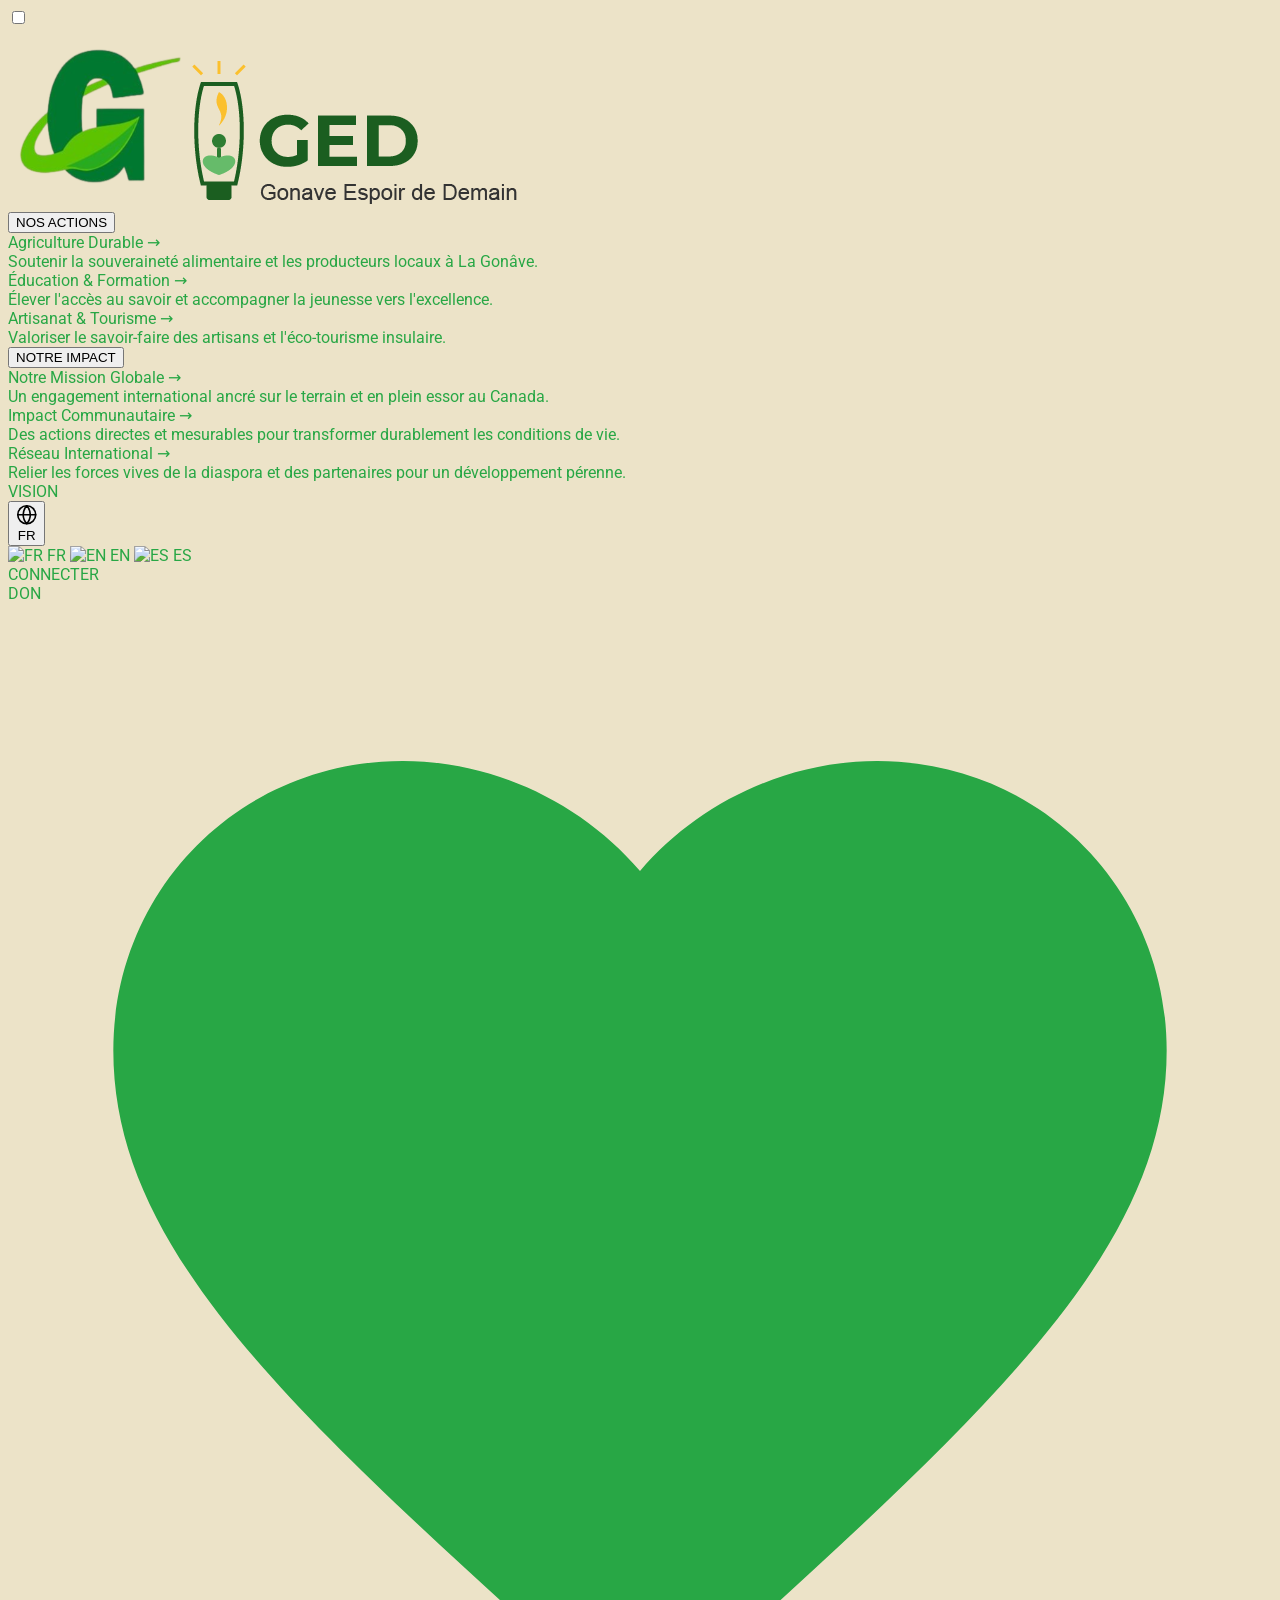
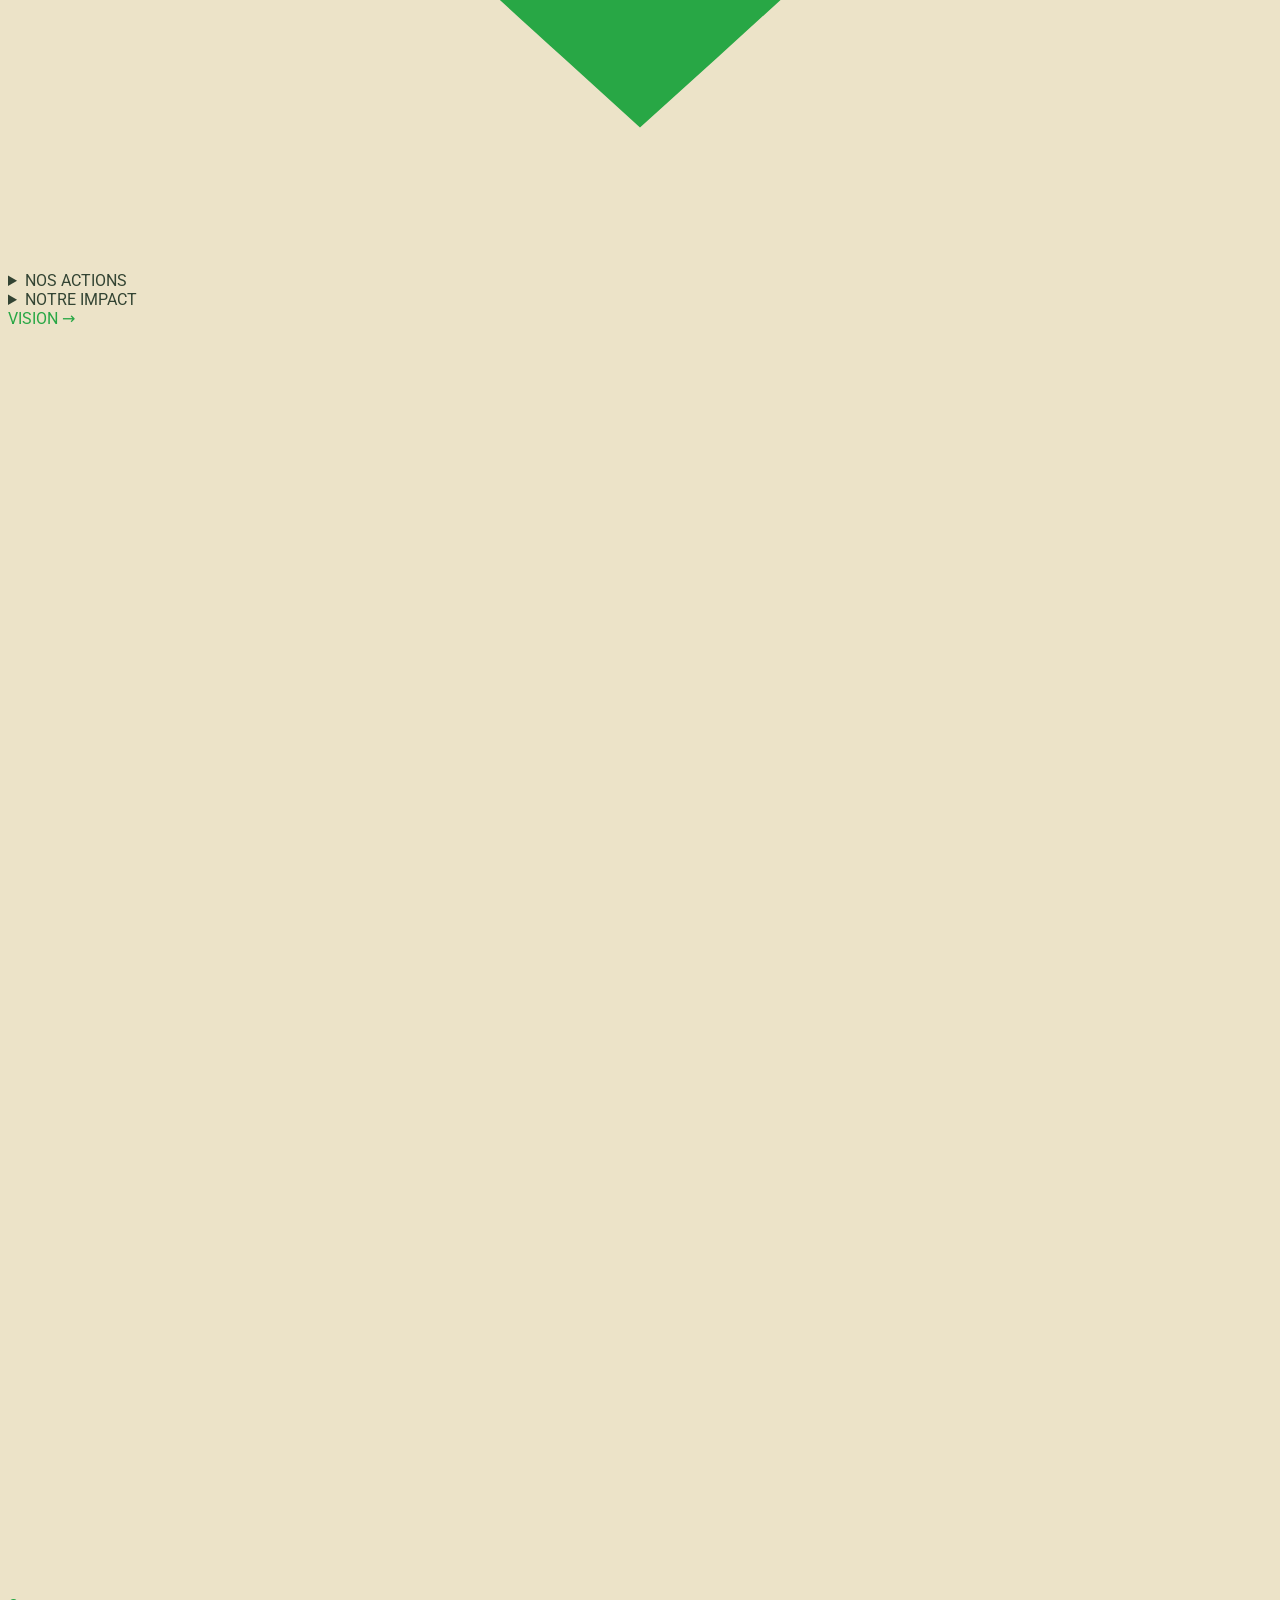
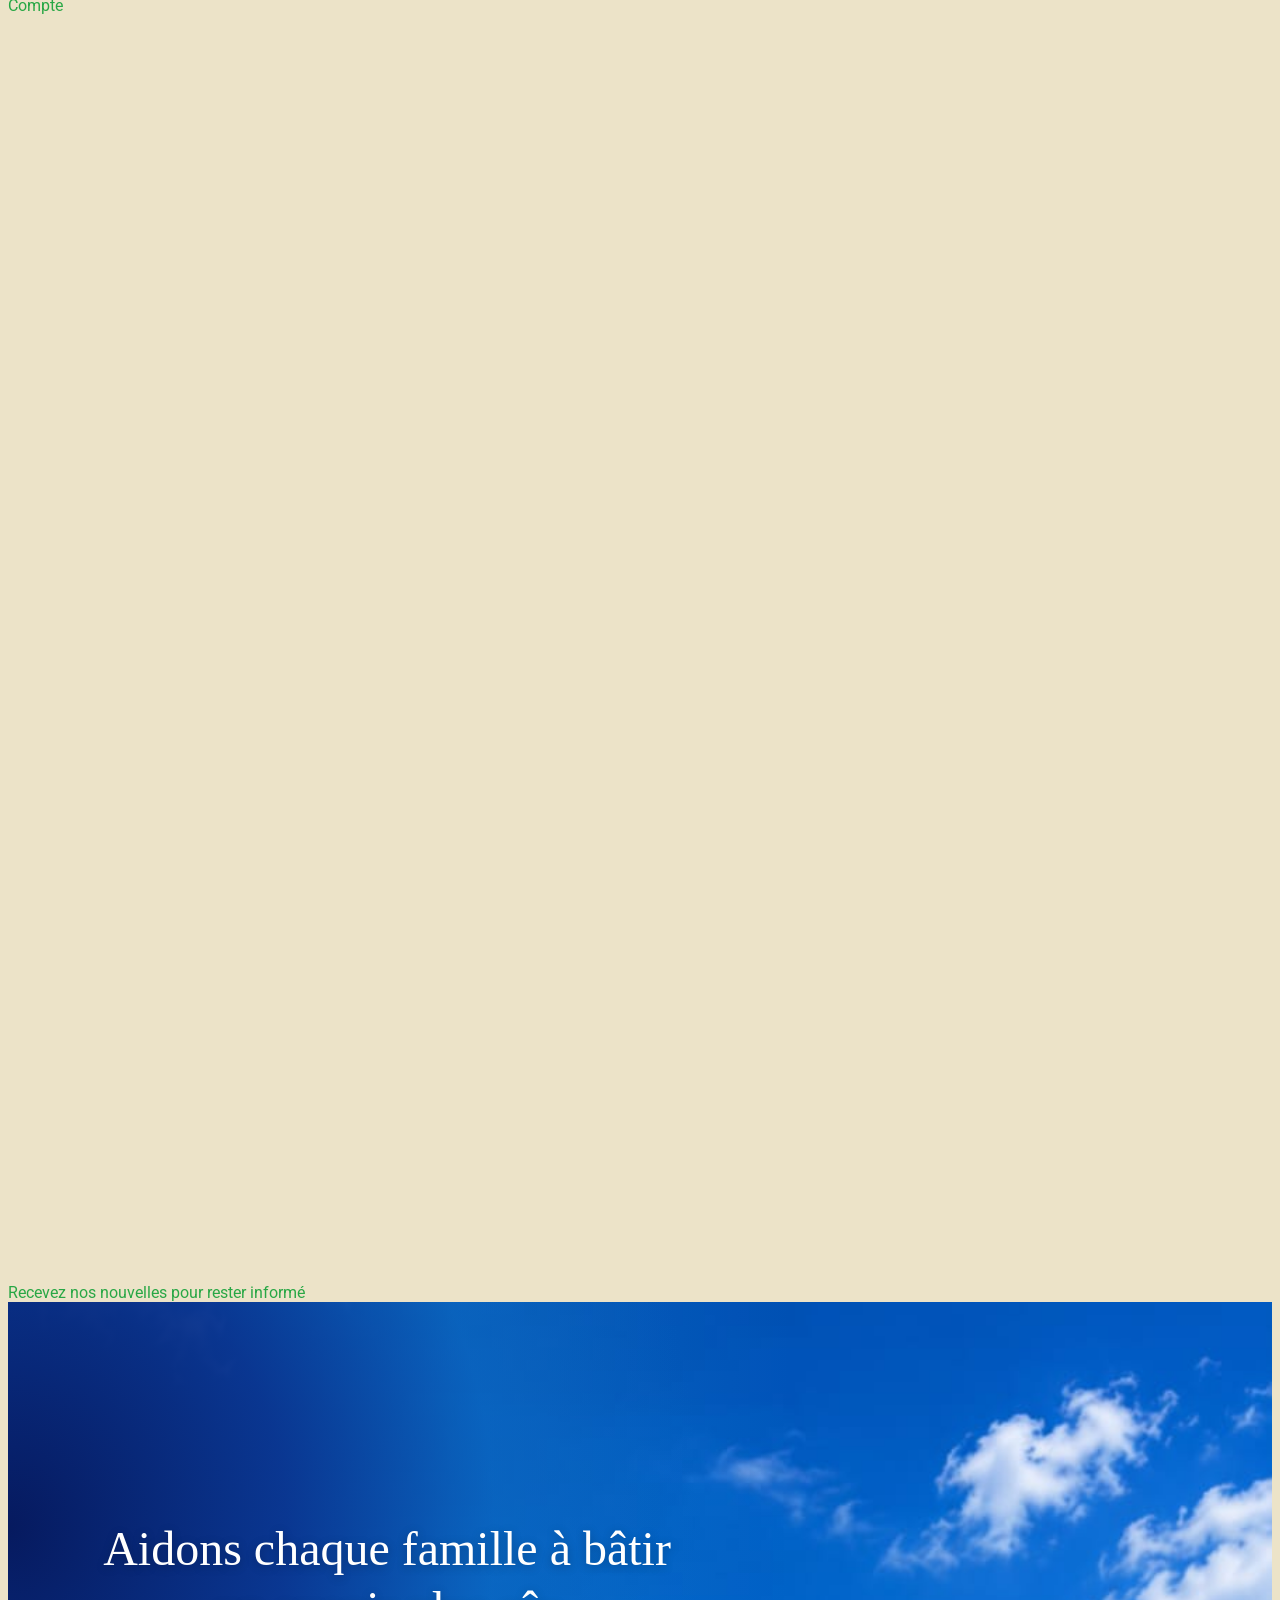
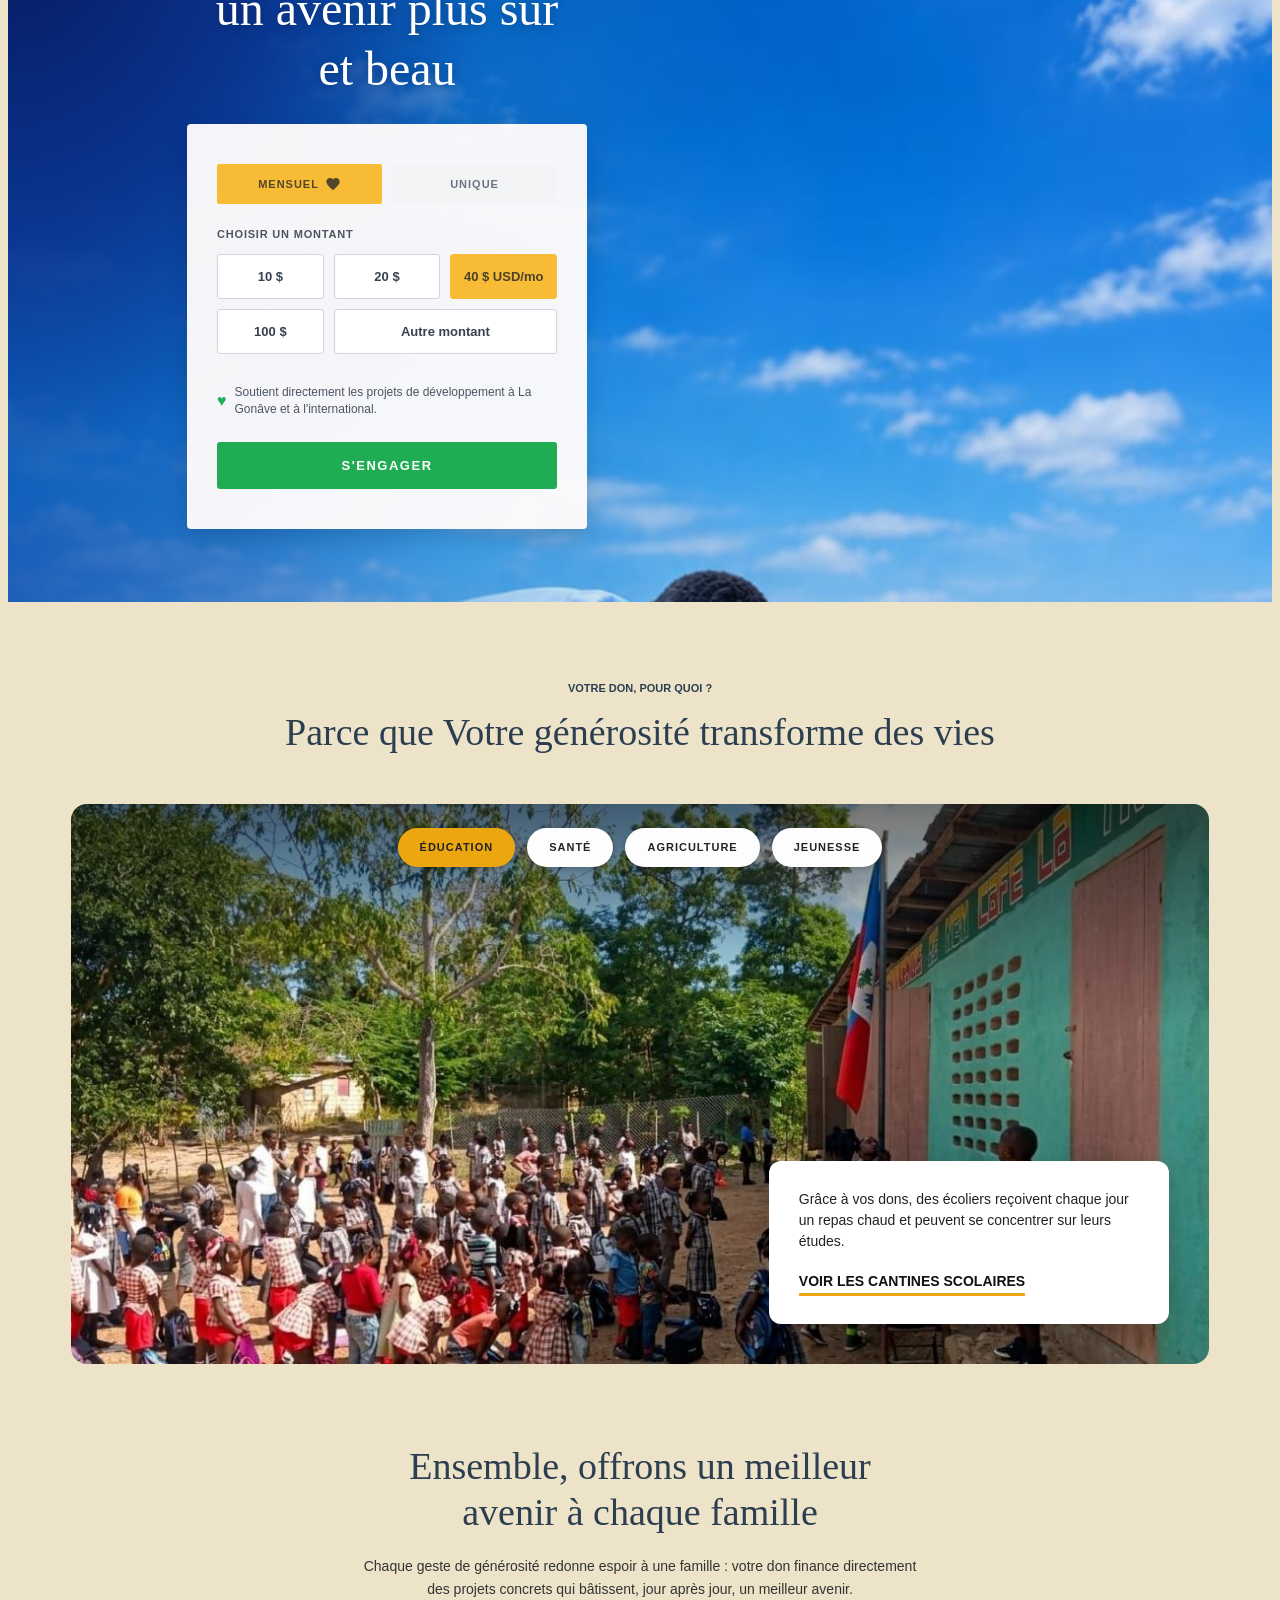
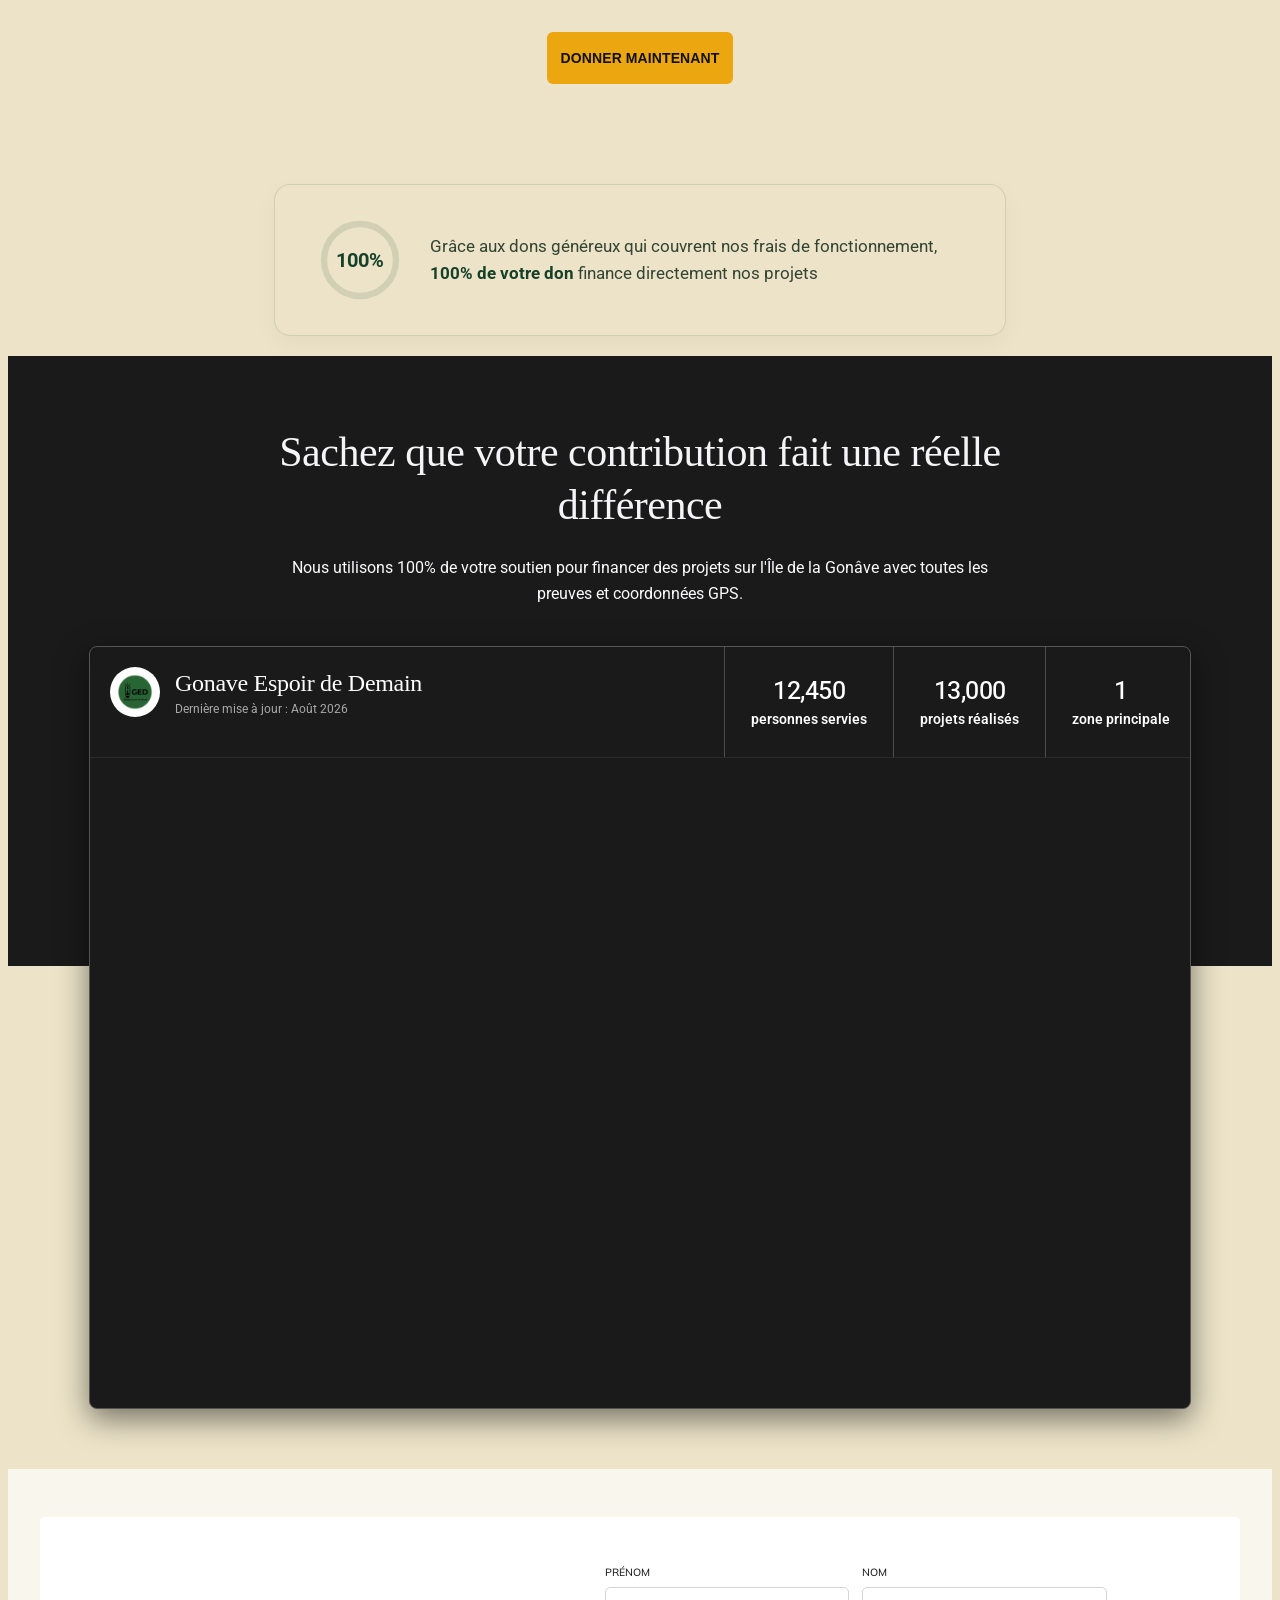
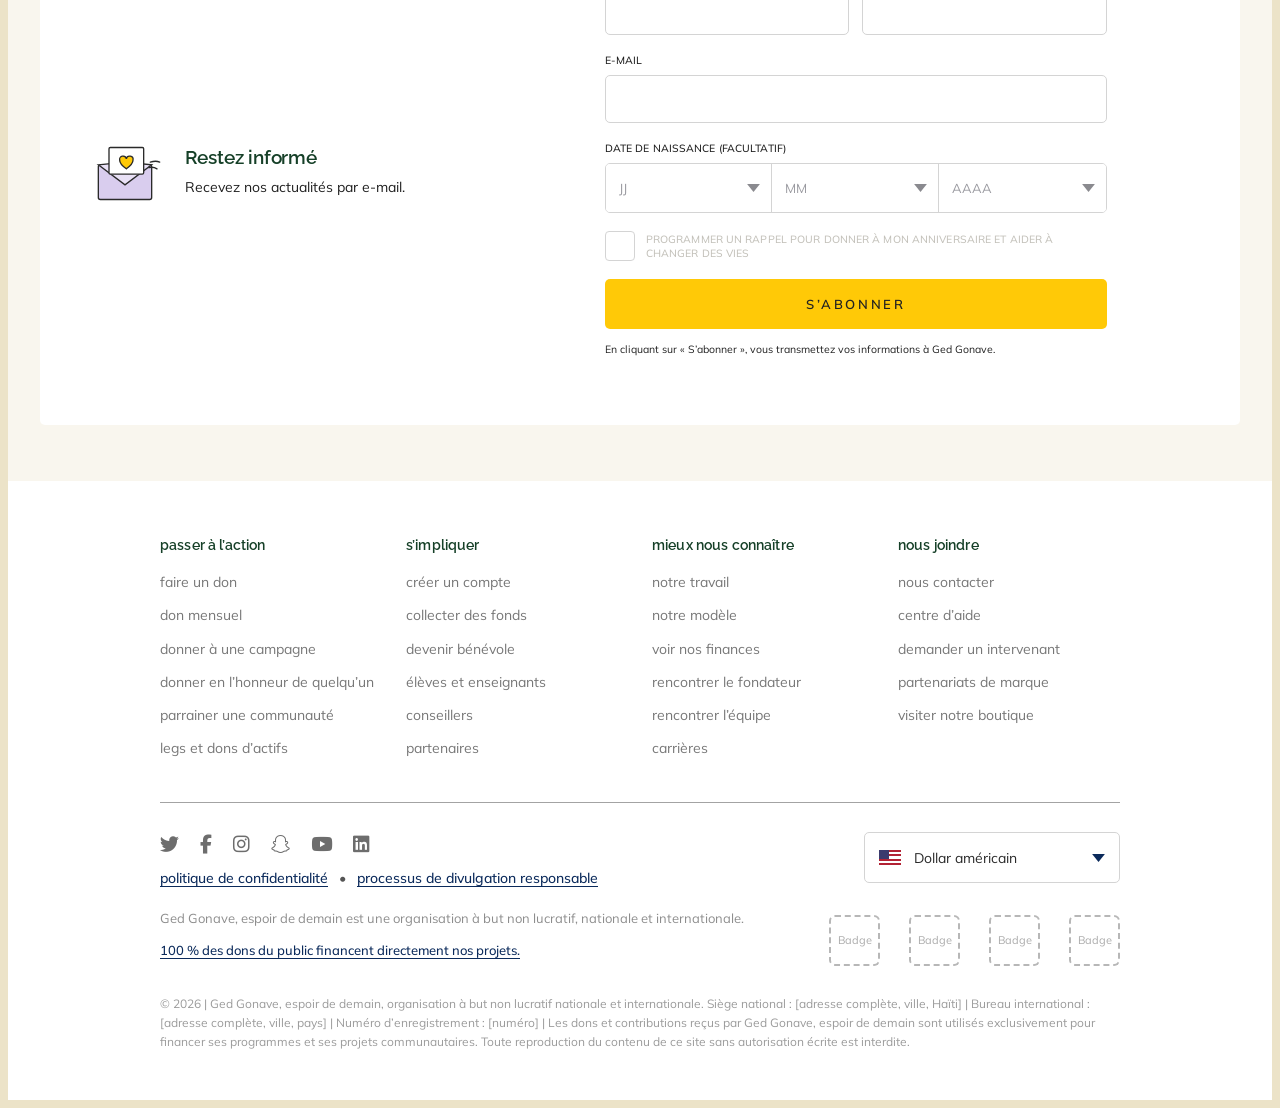
==== commit a8ae8a8d: "Add files via upload" ====
--- a/index.html
+++ b/index.html
@@ -22,11 +22,11 @@
 
 
   <link rel="apple-touch-icon" sizes="180x180" href="assets/img/apple-touch-icon.png">
-<link rel="icon" type="image/png" sizes="32x32" href="assets/img/favicon-32x32.png">
-<link rel="icon" type="image/png" sizes="16x16" href="assets/img/favicon-16x16.png">
-<link rel="manifest" href="assets/img/site.webmanifest">
-
-<link href="https://fonts.googleapis.com/css2?family=Archivo+Black&display=swap" rel="stylesheet">
+  <link rel="icon" type="image/png" sizes="32x32" href="assets/img/favicon-32x32.png">
+  <link rel="icon" type="image/png" sizes="16x16" href="assets/img/favicon-16x16.png">
+  <link rel="manifest" href="assets/img/site.webmanifest">
+
+  <link href="https://fonts.googleapis.com/css2?family=Archivo+Black&display=swap" rel="stylesheet">
   <link href="https://fonts.googleapis.com" rel="preconnect">
   <link href="https://fonts.gstatic.com" rel="preconnect" crossorigin>
   <link href="https://fonts.googleapis.com/css2?family=Roboto:ital,wght@0,100;0,300;0,400;0,500;0,700;0,900;1,100;1,300;1,400;1,500;1,700;1,900&family=Poppins:ital,wght@0,100;0,200;0,300;0,400;0,500;0,600;0,700;0,800;0,900;1,100;1,200;1,300;1,400;1,500;1,600;1,700;1,800;1,900&family=Raleway:ital,wght@0,100;0,200;0,300;0,400;0,500;0,600;0,700;0,800;0,900;1,100;1,200;1,300;1,400;1,500;1,600;1,700;1,800;1,900&display=swap" rel="stylesheet">
@@ -37,6 +37,7 @@
   <link href="assets/vendor/glightbox/css/glightbox.min.css" rel="stylesheet">
   <link href="assets/vendor/swiper/swiper-bundle.min.css" rel="stylesheet">
 
+  <!-- CSS meni a (gedm-/gmn-) ak CSS ero a (gedtop-hero) dwe nan main.css -->
   <link href="assets/css/main.css" rel="stylesheet">
 
   <link href="https://api.mapbox.com/mapbox-gl-js/v3.0.1/mapbox-gl.css" rel="stylesheet" />
@@ -47,18 +48,228 @@
 
 <body class="index-page">
 
-  <header id="header" class="header d-flex align-items-center fixed-top"></header>
-
-  
-
-
-
-
+<!-- ===== MENI GED (kopye-kole nan chak paj) ===== -->
+<div class="gedm-root gmn-root">
+
+  <!-- Checkbox kache: li louvri/femen meni mobil la (san JavaScript) -->
+  <input type="checkbox" id="gmnToggle" class="gmn-toggle">
+
+  <!-- NAVBAR -->
+  <header class="gmn-navbar">
+
+    <label for="gmnToggle" class="gmn-burger" aria-label="Menu">
+      <span></span>
+      <span></span>
+      <span></span>
+    </label>
+
+    <a href="index.html" class="gmn-logo">
+      <span class="gmn-mark">
+        <img src="assets/img/apple-touch-icon.png" alt="GED">
+      </span>
+      <img src="assets/img/Logo GED.png" alt="GED" class="gmn-logo-img">
+    </a>
+
+    <!-- DESKTOP NAV -->
+    <nav class="gmn-nav-links">
+
+      <!-- 1. NOS ACTIONS -->
+      <div class="gmn-dropdown-item">
+        <button class="gmn-dropdown-btn">
+          NOS ACTIONS <span class="gmn-chev"></span>
+        </button>
+        <div class="gmn-dropdown-menu">
+          <a href="#" class="gmn-menu-link">
+            <div class="gmn-menu-title-row">
+              <span class="gmn-menu-title">Agriculture Durable</span>
+              <span class="gmn-arrow-icon">→</span>
+            </div>
+            <div class="gmn-menu-desc">Soutenir la souveraineté alimentaire et les producteurs locaux à La Gonâve.</div>
+          </a>
+          <a href="#" class="gmn-menu-link">
+            <div class="gmn-menu-title-row">
+              <span class="gmn-menu-title">Éducation &amp; Formation</span>
+              <span class="gmn-arrow-icon">→</span>
+            </div>
+            <div class="gmn-menu-desc">Élever l'accès au savoir et accompagner la jeunesse vers l'excellence.</div>
+          </a>
+          <a href="#" class="gmn-menu-link">
+            <div class="gmn-menu-title-row">
+              <span class="gmn-menu-title">Artisanat &amp; Tourisme</span>
+              <span class="gmn-arrow-icon">→</span>
+            </div>
+            <div class="gmn-menu-desc">Valoriser le savoir-faire des artisans et l'éco-tourisme insulaire.</div>
+          </a>
+        </div>
+      </div>
+
+      <!-- 2. NOTRE IMPACT -->
+      <div class="gmn-dropdown-item">
+        <button class="gmn-dropdown-btn">
+          NOTRE IMPACT <span class="gmn-chev"></span>
+        </button>
+        <div class="gmn-dropdown-menu">
+          <a href="#" class="gmn-menu-link">
+            <div class="gmn-menu-title-row">
+              <span class="gmn-menu-title">Notre Mission Globale</span>
+              <span class="gmn-arrow-icon">→</span>
+            </div>
+            <div class="gmn-menu-desc">Un engagement international ancré sur le terrain et en plein essor au Canada.</div>
+          </a>
+          <a href="#" class="gmn-menu-link">
+            <div class="gmn-menu-title-row">
+              <span class="gmn-menu-title">Impact Communautaire</span>
+              <span class="gmn-arrow-icon">→</span>
+            </div>
+            <div class="gmn-menu-desc">Des actions directes et mesurables pour transformer durablement les conditions de vie.</div>
+          </a>
+          <a href="#" class="gmn-menu-link">
+            <div class="gmn-menu-title-row">
+              <span class="gmn-menu-title">Réseau International</span>
+              <span class="gmn-arrow-icon">→</span>
+            </div>
+            <div class="gmn-menu-desc">Relier les forces vives de la diaspora et des partenaires pour un développement pérenne.</div>
+          </a>
+        </div>
+      </div>
+
+      <!-- 3. VISION -->
+      <div class="gmn-simple-item">
+        <a href="#" class="gmn-simple-link">VISION</a>
+      </div>
+
+      <!-- SELEKTÈ LANG DESKTOP -->
+      <div class="gmn-lang">
+        <button class="gmn-lang-btn">
+          <svg class="gmn-globe" viewBox="0 0 24 24" fill="none" stroke="currentColor" stroke-width="1.8" stroke-linecap="round" stroke-linejoin="round">
+            <circle cx="12" cy="12" r="10"></circle>
+            <line x1="2" y1="12" x2="22" y2="12"></line>
+            <path d="M12 2a15.3 15.3 0 0 1 4 10 15.3 15.3 0 0 1-4 10 15.3 15.3 0 0 1-4-10 15.3 15.3 0 0 1 4-10z"></path>
+          </svg>
+          <span>FR</span>
+          <span class="gmn-chev"></span>
+        </button>
+        <div class="gmn-lang-list">
+          <a href="#" data-lang="fr"><img src="https://flagcdn.com/20x15/fr.png" width="20" height="15" alt="FR"> FR</a>
+          <a href="#" data-lang="en"><img src="https://flagcdn.com/20x15/gb.png" width="20" height="15" alt="EN"> EN</a>
+          <a href="#" data-lang="es"><img src="https://flagcdn.com/20x15/es.png" width="20" height="15" alt="ES"> ES</a>
+        </div>
+      </div>
+    </nav>
+
+    <!-- 4. COMPTE + DON -->
+    <div class="gmn-nav-right">
+      <a href="#" class="gmn-sign-in">CONNECTER</a>
+      <div class="gmn-divider"></div>
+      <a href="don.html" class="gmn-give-btn">DON
+        <svg class="gmn-icon" viewBox="0 0 24 24" fill="currentColor" aria-hidden="true">
+          <path d="M12 21.35l-1.45-1.32C5.4 15.36 2 12.28 2 8.5 2 5.42 4.42 3 7.5 3c1.74 0 3.41.81 4.5 2.09C13.09 3.81 14.76 3 16.5 3 19.58 3 22 5.42 22 8.5c0 3.78-3.4 6.86-8.55 11.54L12 21.35z"/>
+        </svg>
+      </a>
+    </div>
+
+  </header>
+
+  <!-- MENI MOBIL (san JavaScript: <details> pou akòdeyon yo) -->
+  <div class="gmn-drawer">
+
+    <details class="gmn-acc">
+      <summary class="gmn-acc-btn">NOS ACTIONS <span class="gmn-circle gmn-plus"></span></summary>
+      <div class="gmn-acc-content">
+        <div class="gmn-acc-intro">VOIR TOUTES NOS ACTIONS</div>
+        <a href="#" class="gmn-sub-link">
+          <div class="gmn-sub-row">
+            <div>
+              <div class="gmn-sub-title">Agriculture Durable</div>
+              <div class="gmn-sub-desc">Soutenir la souveraineté alimentaire et les producteurs locaux à La Gonâve.</div>
+            </div>
+            <div class="gmn-sub-arrow">→</div>
+          </div>
+        </a>
+        <a href="#" class="gmn-sub-link">
+          <div class="gmn-sub-row">
+            <div>
+              <div class="gmn-sub-title">Éducation &amp; Formation</div>
+              <div class="gmn-sub-desc">Élever l'accès au savoir et accompagner la jeunesse vers l'excellence.</div>
+            </div>
+            <div class="gmn-sub-arrow">→</div>
+          </div>
+        </a>
+        <a href="#" class="gmn-sub-link">
+          <div class="gmn-sub-row">
+            <div>
+              <div class="gmn-sub-title">Artisanat &amp; Tourisme</div>
+              <div class="gmn-sub-desc">Valoriser le savoir-faire des artisans et l'éco-tourisme insulaire.</div>
+            </div>
+            <div class="gmn-sub-arrow">→</div>
+          </div>
+        </a>
+      </div>
+    </details>
+
+    <details class="gmn-acc">
+      <summary class="gmn-acc-btn">NOTRE IMPACT <span class="gmn-circle gmn-plus"></span></summary>
+      <div class="gmn-acc-content">
+        <div class="gmn-acc-intro">DÉCOUVRIR NOTRE IMPACT</div>
+        <a href="#" class="gmn-sub-link">
+          <div class="gmn-sub-row">
+            <div>
+              <div class="gmn-sub-title">Notre Mission Globale</div>
+              <div class="gmn-sub-desc">Un engagement international ancré sur le terrain et en plein essor au Canada.</div>
+            </div>
+            <div class="gmn-sub-arrow">→</div>
+          </div>
+        </a>
+        <a href="#" class="gmn-sub-link">
+          <div class="gmn-sub-row">
+            <div>
+              <div class="gmn-sub-title">Impact Communautaire</div>
+              <div class="gmn-sub-desc">Des actions directes et mesurables pour transformer durablement les conditions de vie.</div>
+            </div>
+            <div class="gmn-sub-arrow">→</div>
+          </div>
+        </a>
+        <a href="#" class="gmn-sub-link">
+          <div class="gmn-sub-row">
+            <div>
+              <div class="gmn-sub-title">Réseau International</div>
+              <div class="gmn-sub-desc">Relier les forces vives de la diaspora et des partenaires pour un développement pérenne.</div>
+            </div>
+            <div class="gmn-sub-arrow">→</div>
+          </div>
+        </a>
+      </div>
+    </details>
+
+    <a href="#" class="gmn-drawer-main">
+      VISION <span class="gmn-circle">→</span>
+    </a>
+
+    <div class="gmn-bottom-links">
+      <a href="#" class="gmn-extra-link">
+        <svg viewBox="0 0 24 24" fill="none" stroke-width="2" stroke-linecap="round" stroke-linejoin="round">
+          <path d="M20 21v-2a4 4 0 0 0-4-4H8a4 4 0 0 0-4 4v2"></path>
+          <circle cx="12" cy="7" r="4"></circle>
+        </svg>
+        Compte
+      </a>
+      <a href="#" class="gmn-extra-link">
+        <svg viewBox="0 0 24 24" fill="none" stroke-width="2" stroke-linecap="round" stroke-linejoin="round">
+          <path d="M4 4h16c1.1 0 2 .9 2 2v12c0 1.1-.9 2-2 2H4c-1.1 0-2-.9-2-2V6c0-1.1.9-2 2-2z"></path>
+          <polyline points="22,6 12,13 2,6"></polyline>
+        </svg>
+        Recevez nos nouvelles pour rester informé
+      </a>
+    </div>
+
+  </div>
+
+</div>
+<!-- ===== FEN MENI ===== -->
 
 
 <!-- ============================================================
   GEDTOP HERO - HTML (hero + bwat don an)
-  Kole l nan <body>, apre navbar la.
 ============================================================ -->
 
 <div class="gedtop-root">
@@ -119,13 +330,6 @@
 </div>
 
 
-  
-
-
-
-
-
-
 <!-- Pati anba ero a -->
 <section class="gedon" id="don-de-ged">
 
@@ -149,8 +353,7 @@
         <a class="gedon-lien" href="#">Voir les cantines scolaires</a>
       </div>
     </article>
-
-    
+  </div><!-- fèmen .gedon-vitrine -->
 
   <div class="gedon-appel">
     <h2 class="gedon-titre">Ensemble, offrons un meilleur avenir à chaque famille</h2>
@@ -159,14 +362,6 @@
   </div>
 
 </section>
-  
-
-  
-
-
-
-
-
 
 
   <div class="ged-donation-card">
@@ -224,23 +419,6 @@
   </div>
 
 
-
-
-
-
-
-
-
-
-
-
-
-
-
-
-
-
-  
   <div id="footer-placeholder"></div>
 
   <div id="cookie-banner" class="cookie-banner">
@@ -266,77 +444,12 @@
   <script src="assets/js/i18n.js"></script>
 
   <script>
-    async function loadMenu() {
-      try {
-        const response = await fetch('menu.html');
-        const data = await response.text();
-        document.getElementById('header').innerHTML = data;
-
-        if (typeof typeLogo === "function") typeLogo();
-
-        const savedLang = localStorage.getItem('siteLang') || 'fr';
-        if (typeof loadLanguage === 'function') loadLanguage(savedLang);
-
-        const currentPath = window.location.pathname.split("/").pop() || "index.html";
-
-        document.querySelectorAll('.navmenu a').forEach(link => {
-          const linkHref = link.getAttribute('href');
-          link.classList.remove('active');
-          if (currentPath === "index.html" || currentPath === "") {
-            if (linkHref === "index.html#hero" || linkHref === "#hero") {
-              link.classList.add('active');
-            }
-          } else if (linkHref.includes(currentPath)) {
-            link.classList.add('active');
-          }
-        });
-
-        const mobileNavToggleBtn = document.querySelector('.mobile-nav-toggle');
-        if (mobileNavToggleBtn) {
-          mobileNavToggleBtn.addEventListener('click', function (e) {
-            document.body.classList.toggle('mobile-nav-active');
-            this.classList.toggle('bi-list');
-            this.classList.toggle('bi-x');
-          });
-        }
-
-        document.querySelectorAll('.navmenu .toggle-dropdown').forEach(navmenu => {
-          navmenu.addEventListener('click', function (e) {
-            e.preventDefault();
-            this.parentNode.classList.toggle('active');
-            this.parentNode.nextElementSibling.classList.toggle('dropdown-active');
-            e.stopImmediatePropagation();
-          });
-        });
-
-        document.querySelectorAll('.navmenu .lang-switcher-item > a').forEach(link => {
-          link.addEventListener('click', function (e) {
-            e.preventDefault();
-            this.classList.toggle('active');
-            this.nextElementSibling.classList.toggle('dropdown-active');
-            e.stopImmediatePropagation();
-          });
-        });
-
-        document.querySelectorAll('.navmenu .lang-switcher-item ul a').forEach(langLink => {
-          langLink.addEventListener('click', function () {
-            const mobileToggle = document.querySelector('.mobile-nav-toggle');
-            if (mobileToggle) mobileToggle.click();
-          });
-        });
-
-      } catch (error) {
-        console.error('Erè nan chajman meni an:', error);
-      }
-    }
-
-    document.addEventListener('DOMContentLoaded', loadMenu);
-
     fetch('footer.html')
       .then(response => response.text())
       .then(data => {
         document.getElementById('footer-placeholder').innerHTML = data;
       });
   </script>
+
 </body>
 </html>
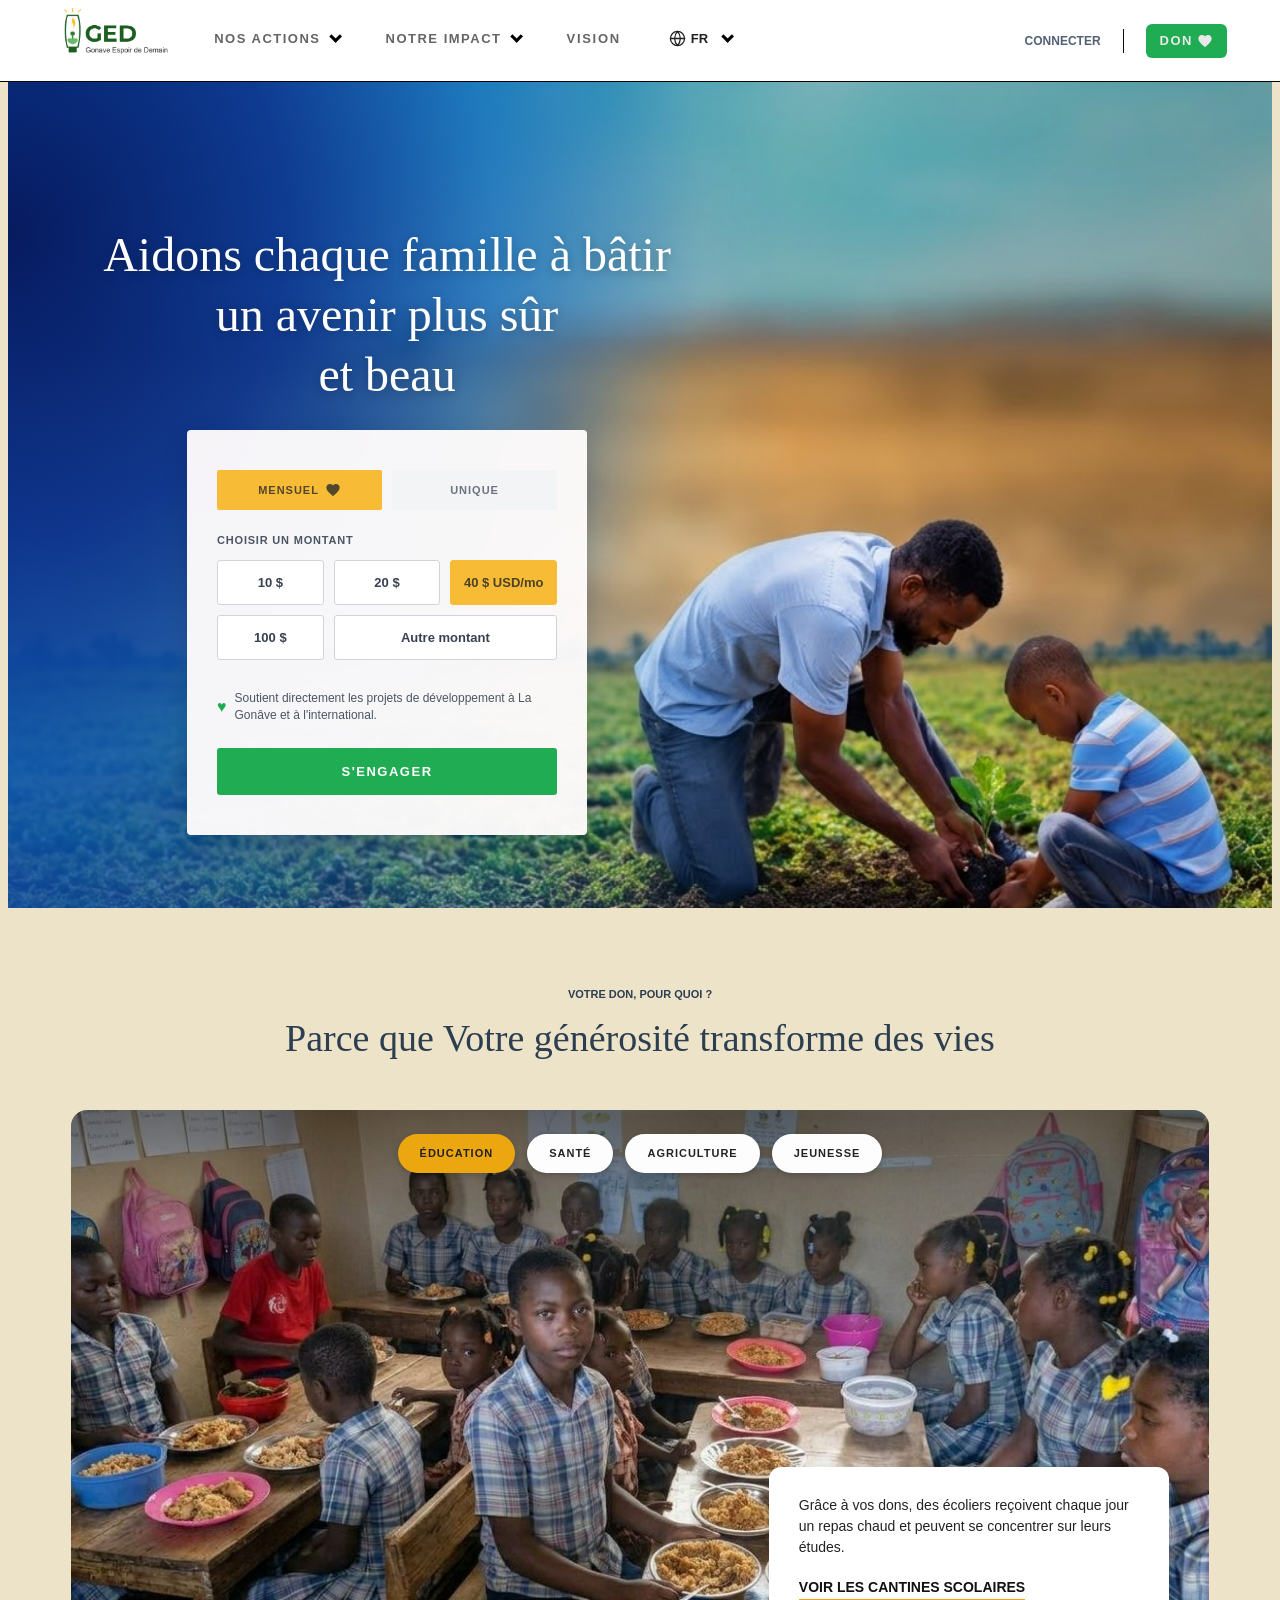
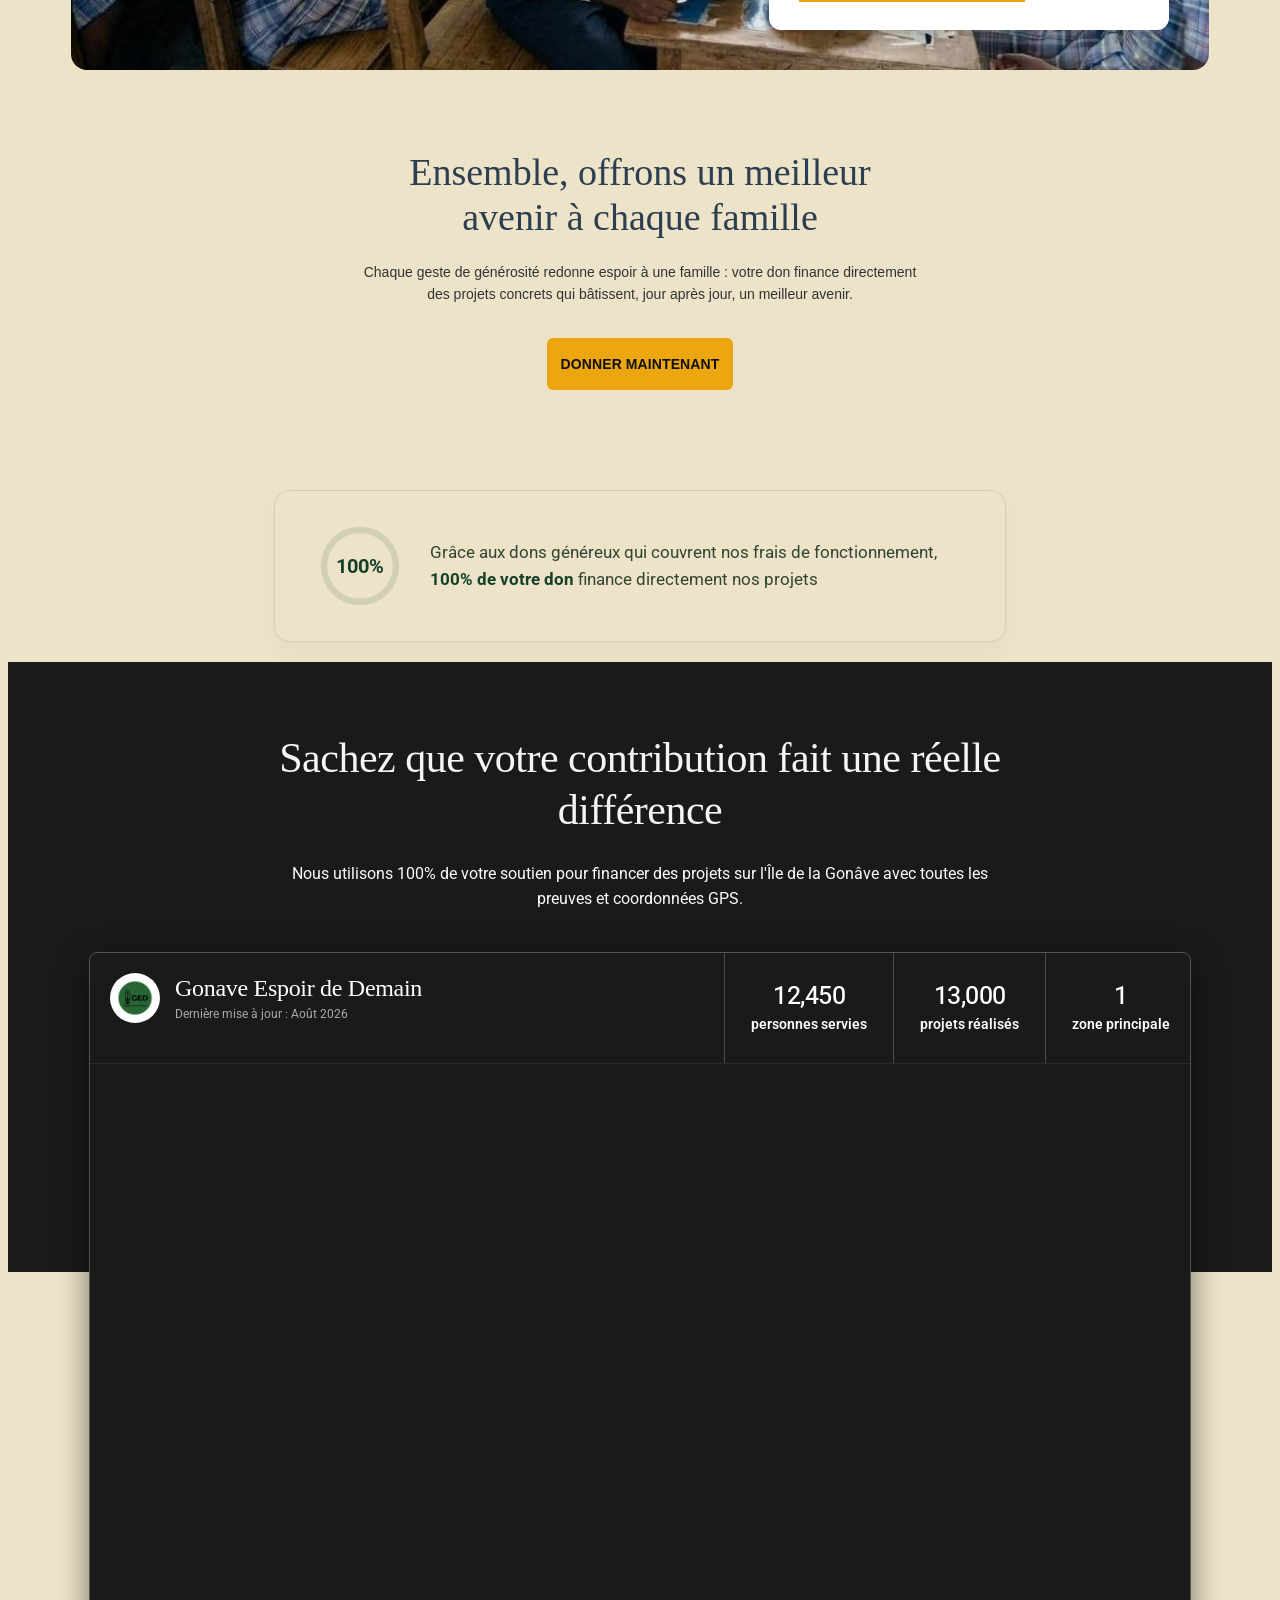
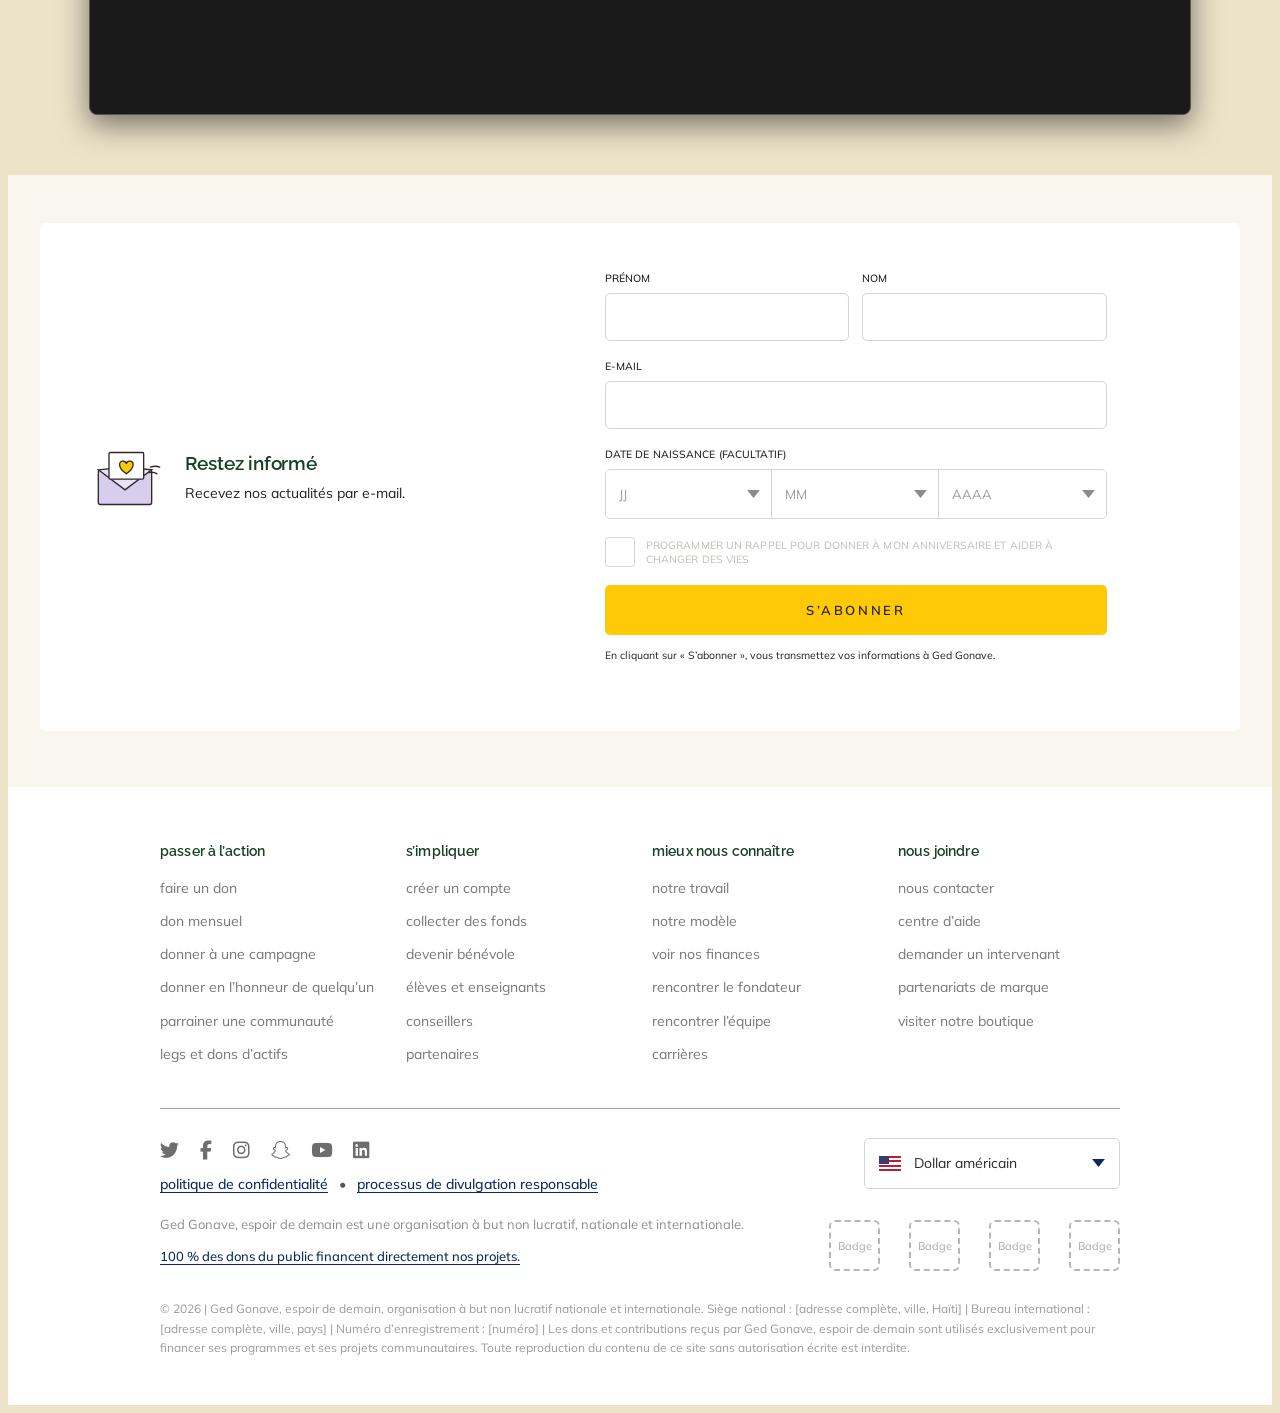
==== commit 50c4977b: "Add files via upload" ====
--- a/index.html
+++ b/index.html
@@ -79,21 +79,21 @@
           NOS ACTIONS <span class="gmn-chev"></span>
         </button>
         <div class="gmn-dropdown-menu">
+          <a href="" class="gmn-menu-link">
+            <div class="gmn-menu-title-row">
+              <span class="gmn-menu-title">education & agriculture</span>
+              <span class="gmn-arrow-icon">→</span>
+            </div>
+            <div class="gmn-menu-desc">Soutenir la souveraineté alimentaire et les producteurs locaux à La Gonâve.</div>
+          </a>
           <a href="#" class="gmn-menu-link">
             <div class="gmn-menu-title-row">
-              <span class="gmn-menu-title">Agriculture Durable</span>
-              <span class="gmn-arrow-icon">→</span>
-            </div>
-            <div class="gmn-menu-desc">Soutenir la souveraineté alimentaire et les producteurs locaux à La Gonâve.</div>
-          </a>
-          <a href="#" class="gmn-menu-link">
-            <div class="gmn-menu-title-row">
-              <span class="gmn-menu-title">Éducation &amp; Formation</span>
-              <span class="gmn-arrow-icon">→</span>
-            </div>
-            <div class="gmn-menu-desc">Élever l'accès au savoir et accompagner la jeunesse vers l'excellence.</div>
-          </a>
-          <a href="#" class="gmn-menu-link">
+              <span class="gmn-menu-title">Jeunesse &amp; Leadership</span>
+              <span class="gmn-arrow-icon">→</span>
+            </div>
+            <div class="gmn-menu-desc">Former une nouvelle génération de jeunes engagés, capables de transformer leur communauté.</div>
+          </a>
+          <a href="" class="gmn-menu-link">
             <div class="gmn-menu-title-row">
               <span class="gmn-menu-title">Artisanat &amp; Tourisme</span>
               <span class="gmn-arrow-icon">→</span>
@@ -180,7 +180,7 @@
         <a href="#" class="gmn-sub-link">
           <div class="gmn-sub-row">
             <div>
-              <div class="gmn-sub-title">Agriculture Durable</div>
+              <div class="gmn-sub-title">education&agriculture</div>
               <div class="gmn-sub-desc">Soutenir la souveraineté alimentaire et les producteurs locaux à La Gonâve.</div>
             </div>
             <div class="gmn-sub-arrow">→</div>
@@ -189,13 +189,14 @@
         <a href="#" class="gmn-sub-link">
           <div class="gmn-sub-row">
             <div>
-              <div class="gmn-sub-title">Éducation &amp; Formation</div>
-              <div class="gmn-sub-desc">Élever l'accès au savoir et accompagner la jeunesse vers l'excellence.</div>
-            </div>
-            <div class="gmn-sub-arrow">→</div>
-          </div>
-        </a>
-        <a href="#" class="gmn-sub-link">
+             <div class="gmn-sub-title">Jeunesse &amp; Leadership</div>
+<div class="gmn-sub-desc">Former une nouvelle génération de jeunes engagés, capables de transformer leur communauté.</div>
+
+            </div>
+            <div class="gmn-sub-arrow">→</div>
+          </div>
+        </a>
+        <a href="" class="gmn-sub-link">
           <div class="gmn-sub-row">
             <div>
               <div class="gmn-sub-title">Artisanat &amp; Tourisme</div>
@@ -347,7 +348,7 @@
     </div>
 
     <article class="gedon-diapo gedon-actif">
-      <img src="assets/img/services-2.jpg" alt="Écoliers de La Gonâve pendant le repas à la cantine">
+      <img src="assets/img/m1.jpg" alt="Écoliers de La Gonâve pendant le repas à la cantine">
       <div class="gedon-carte">
         <p>Grâce à vos dons, des écoliers reçoivent chaque jour un repas chaud et peuvent se concentrer sur leurs études.</p>
         <a class="gedon-lien" href="#">Voir les cantines scolaires</a>
@@ -421,13 +422,6 @@
 
   <div id="footer-placeholder"></div>
 
-  <div id="cookie-banner" class="cookie-banner">
-    <p>🍪 <span data-i18n="cookie_text">Ce site utilise des cookies essentiels pour fonctionner correctement.</span> <a href="politique-de-confidentialite.html" data-i18n="cookie_link">En savoir plus</a></p>
-    <div class="cookie-actions">
-      <button id="cookie-accept-btn" data-i18n="cookie_accept">Compris</button>
-      <span id="cookie-close-btn" class="cookie-close">&times;</span>
-    </div>
-  </div>
 
   <a href="#" id="scroll-top" class="scroll-top d-flex align-items-center justify-content-center"><i class="bi bi-arrow-up-short"></i></a>
   <div id="preloader"></div>
